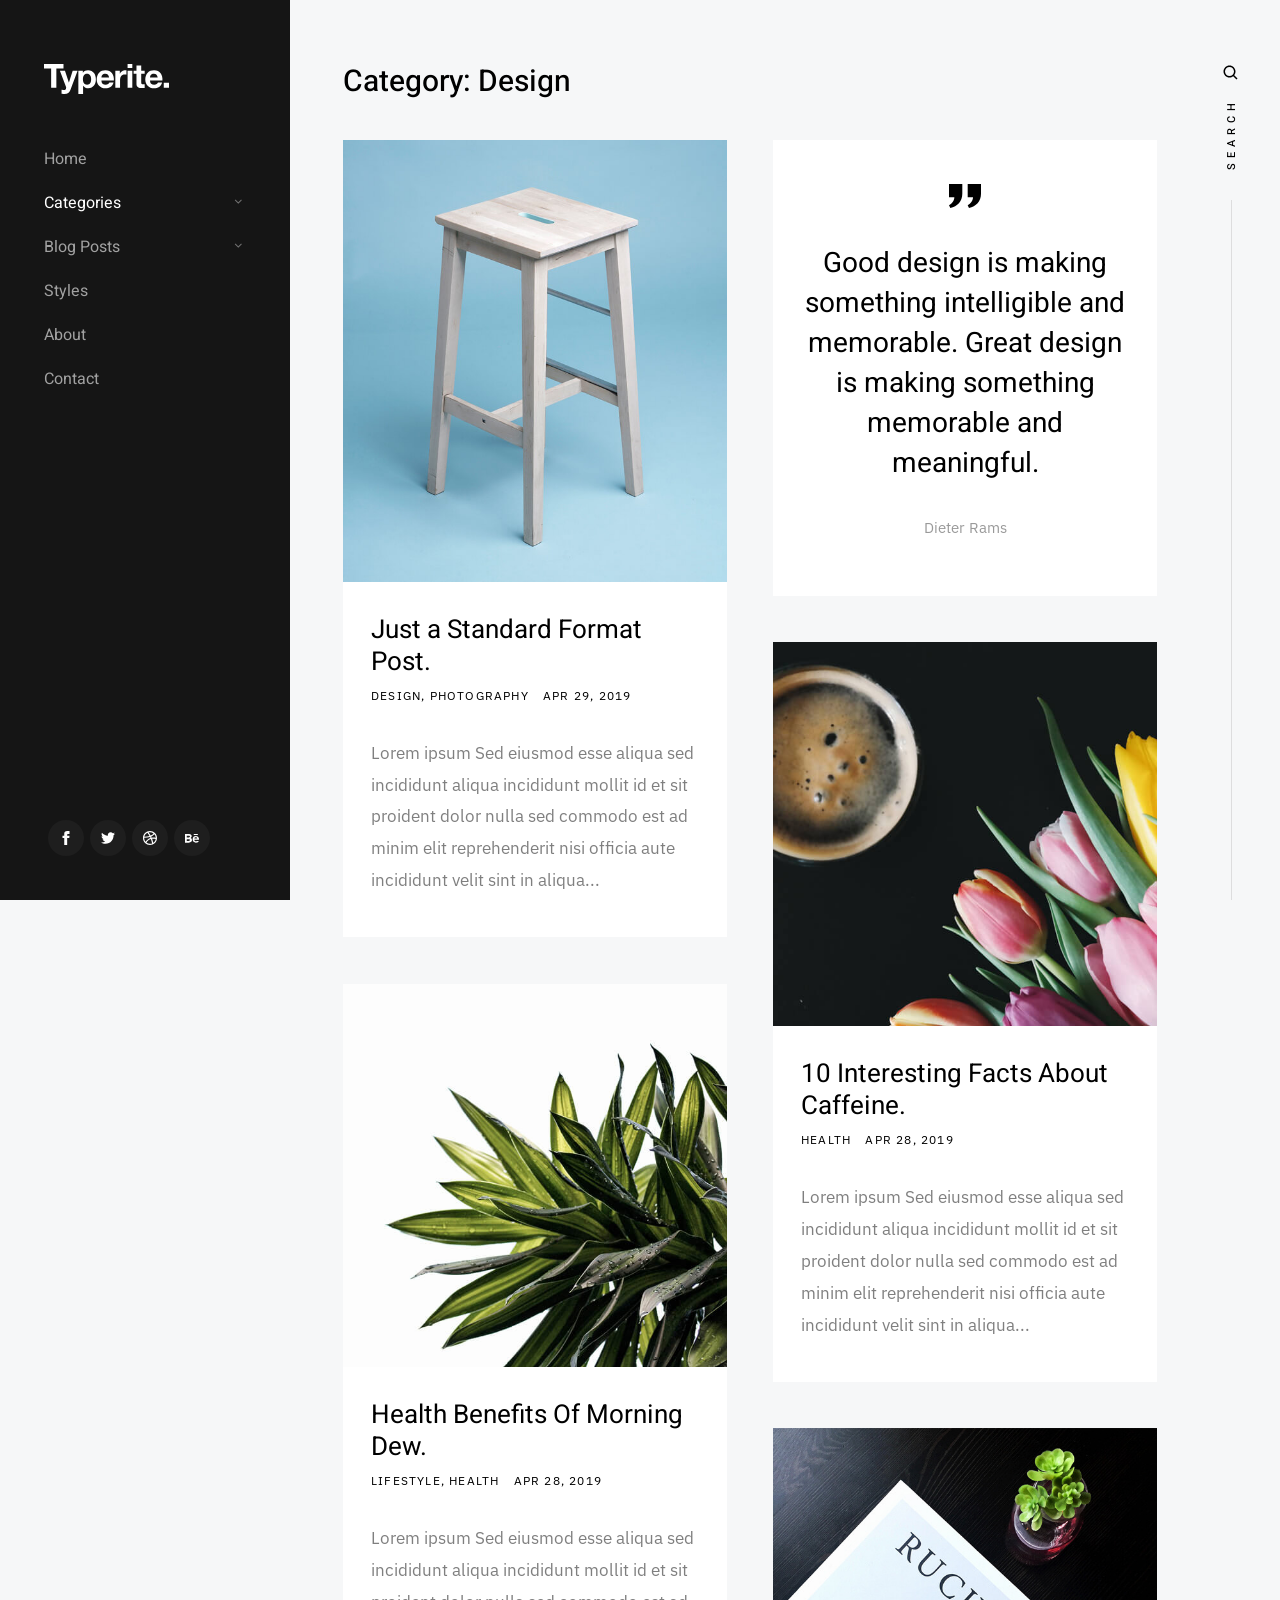
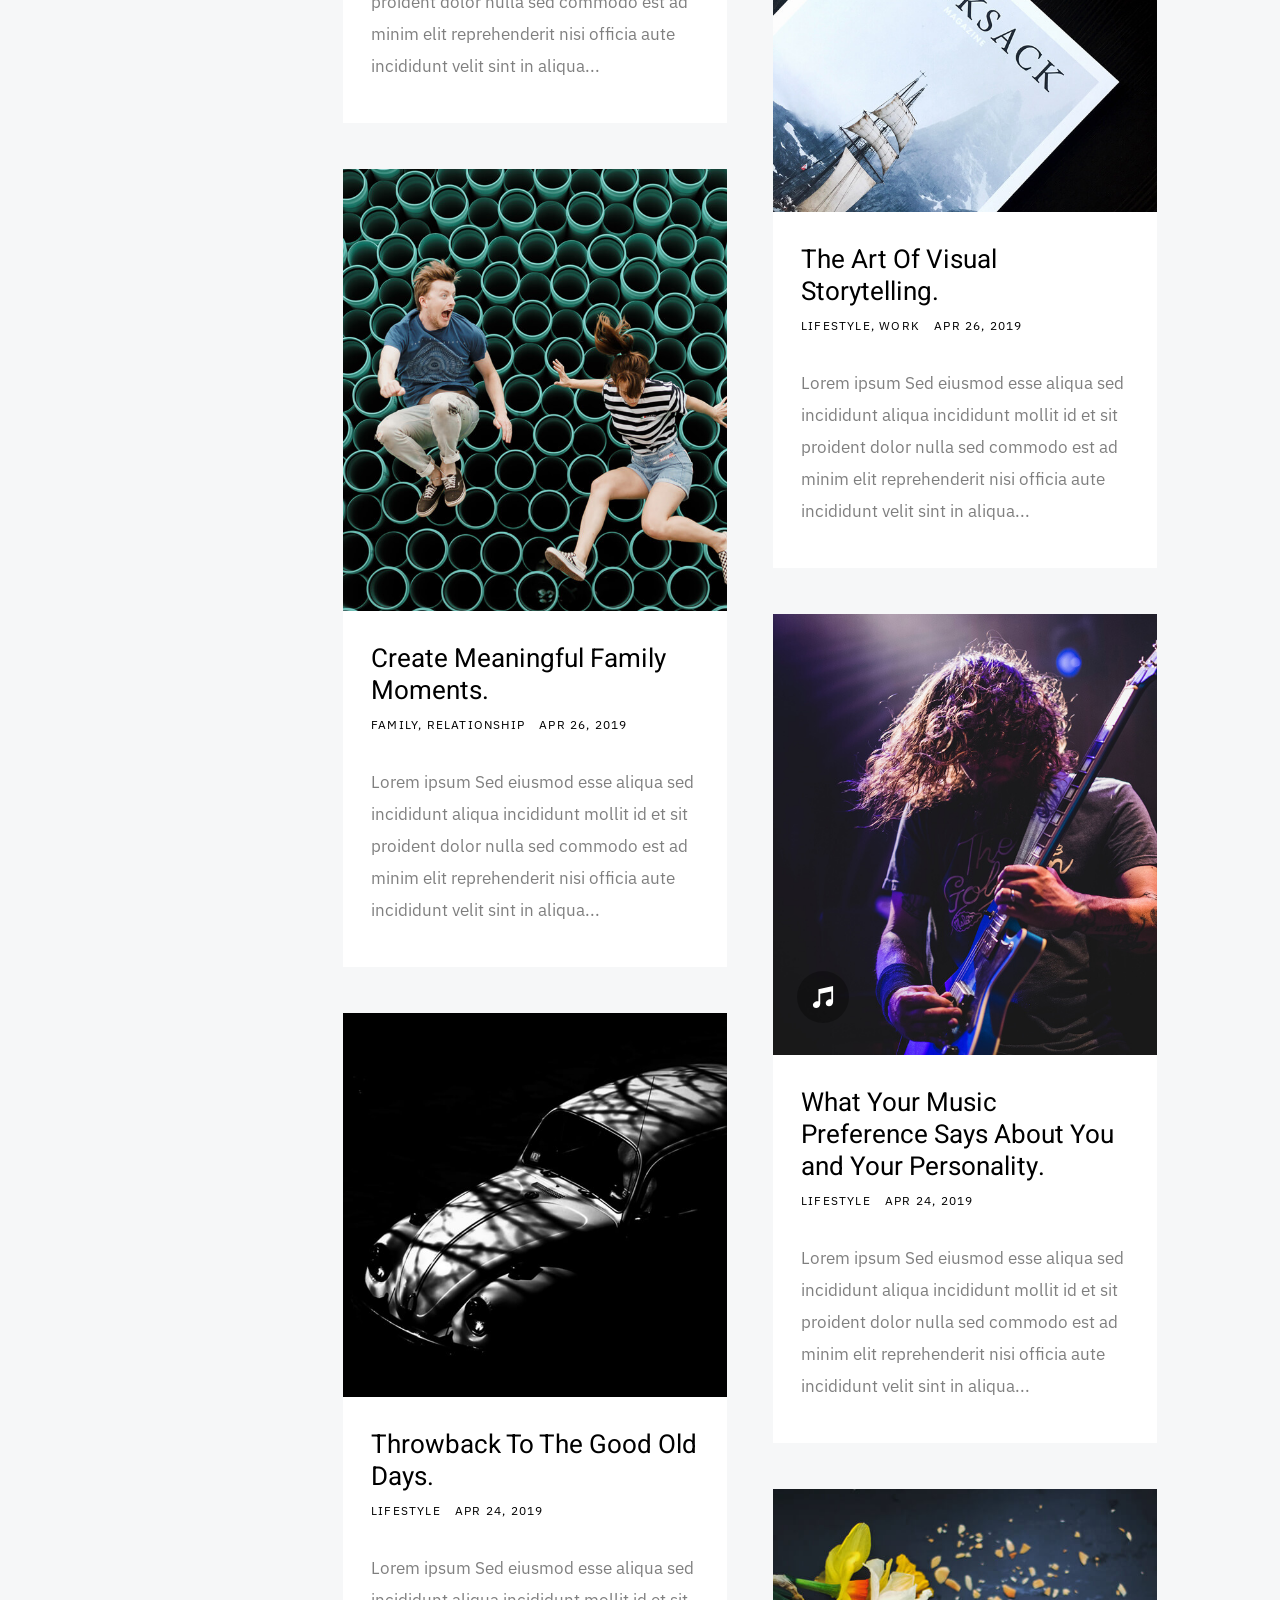
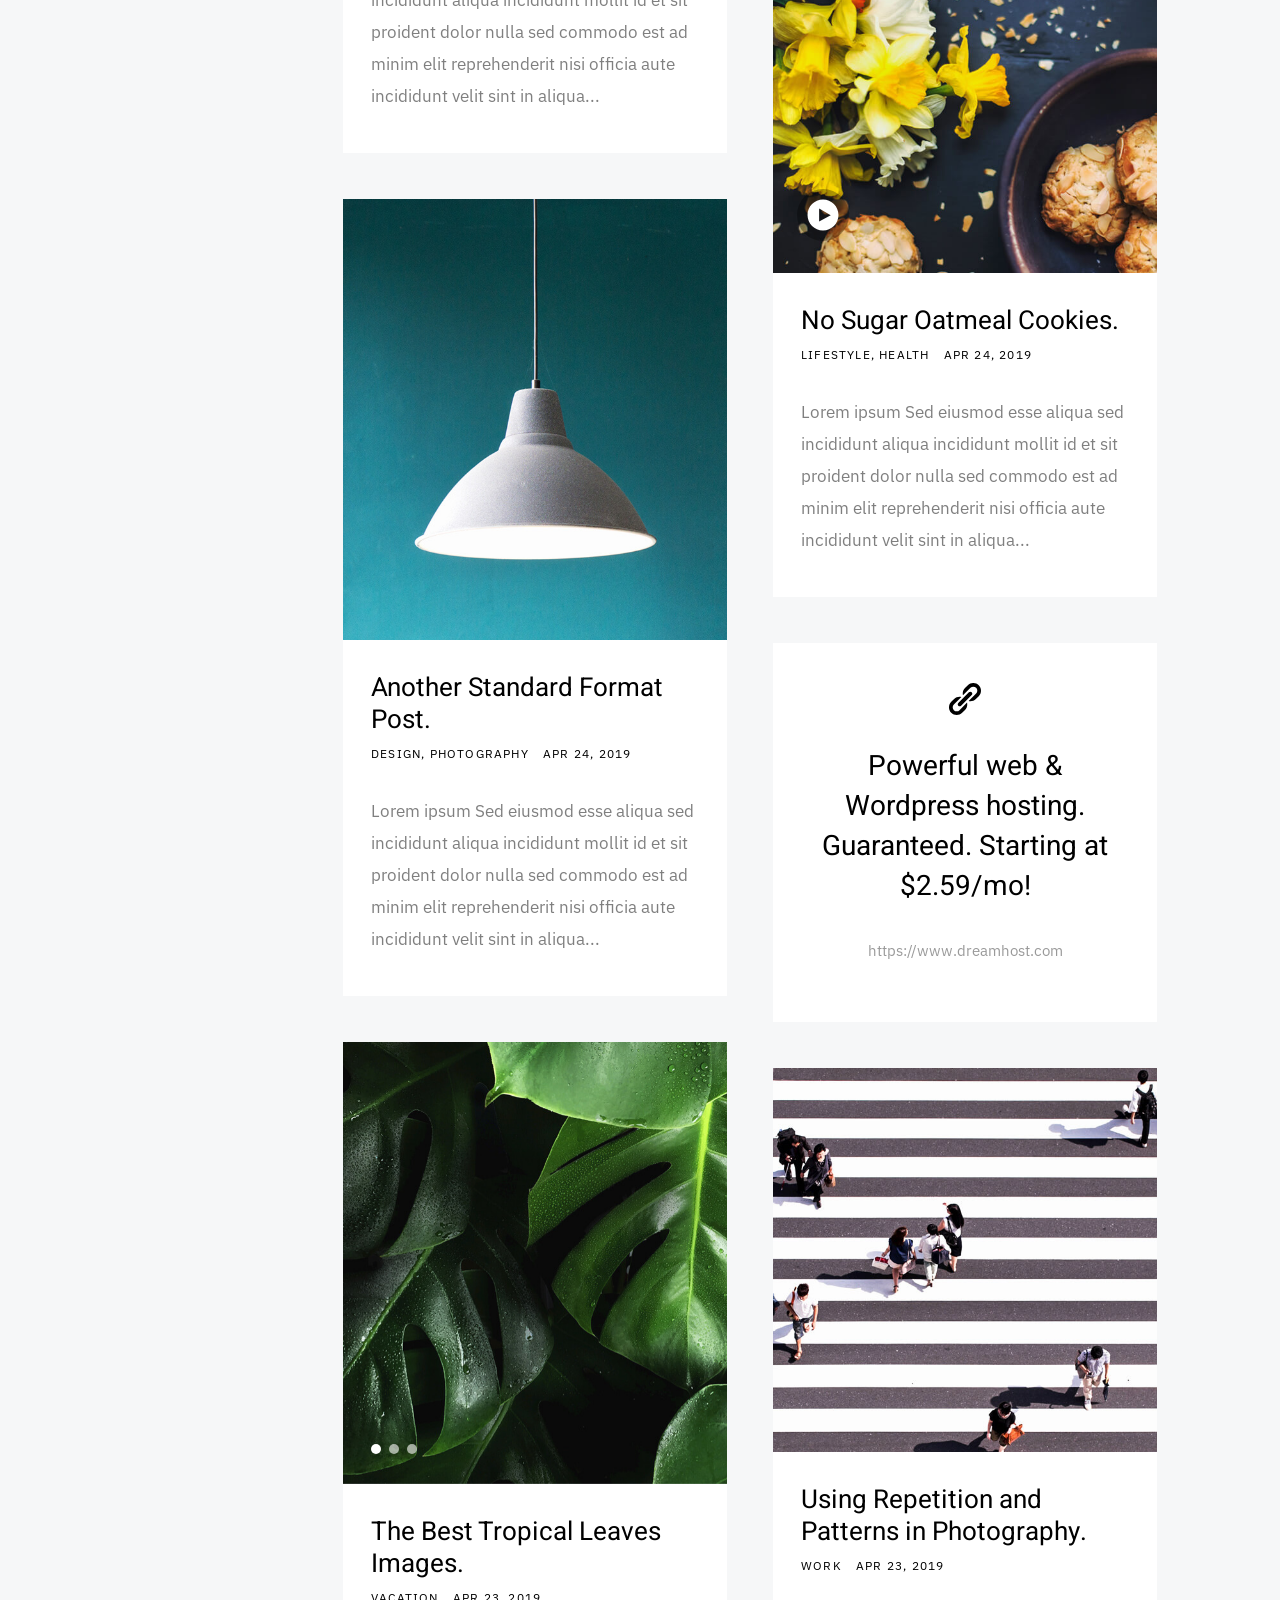
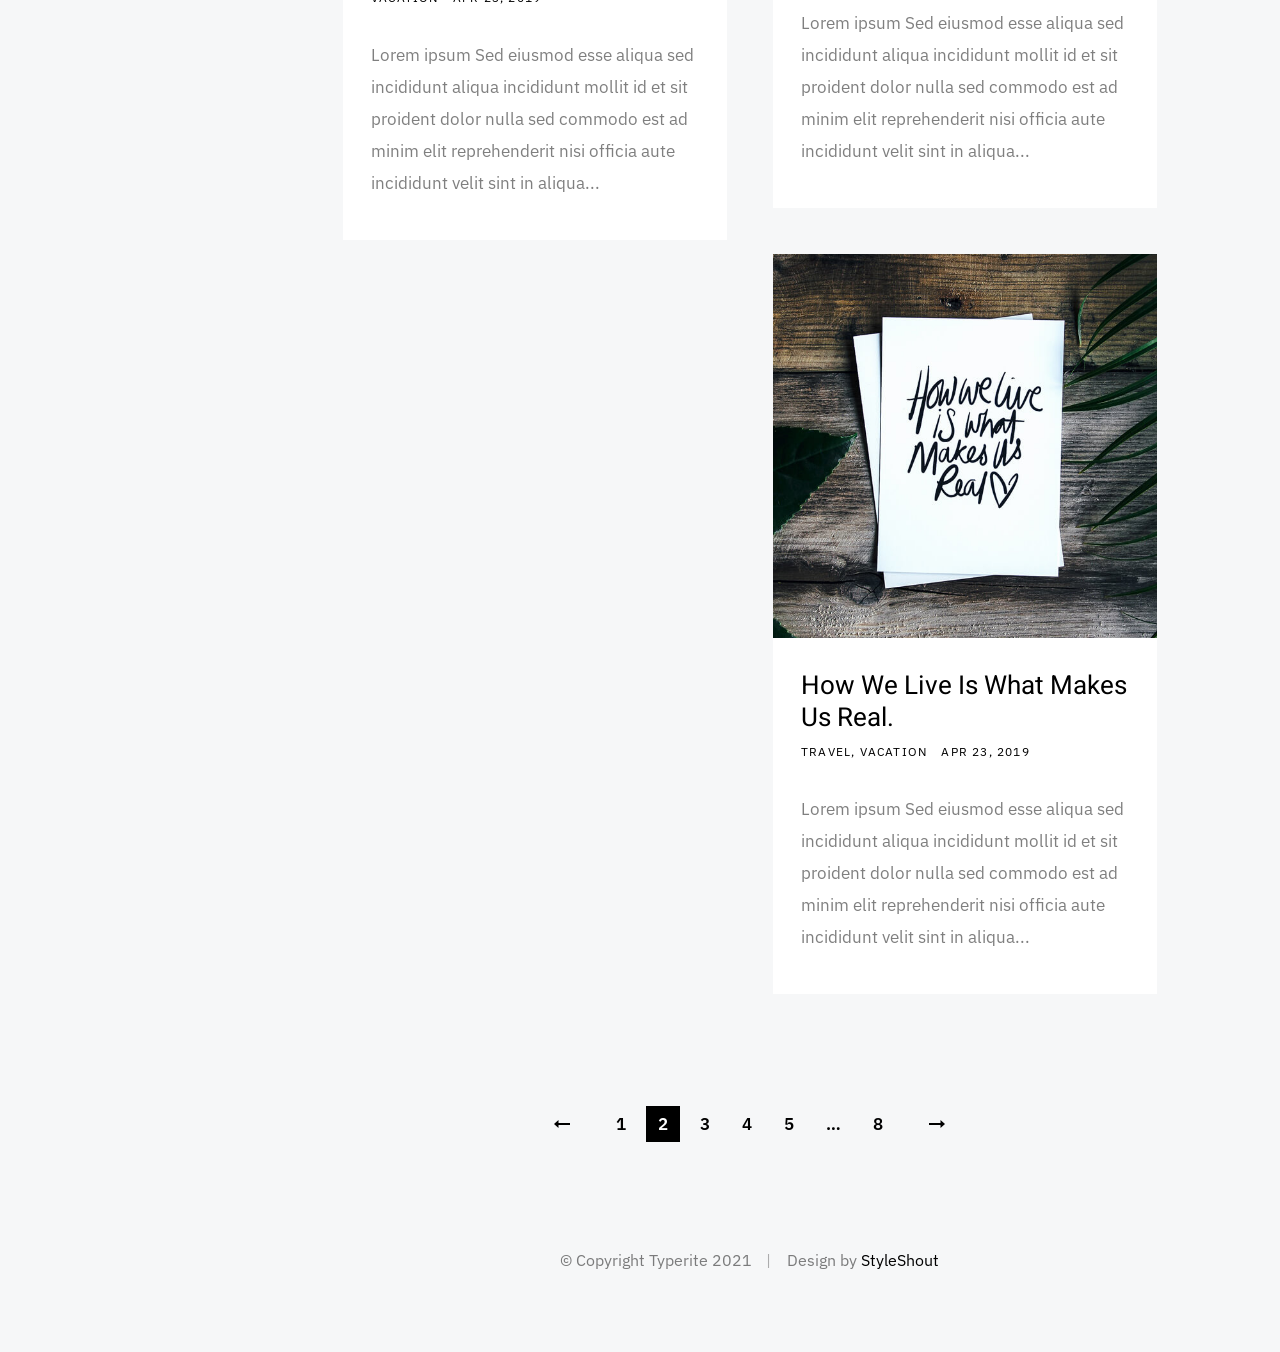
==== index.html @ 9af60459 "Загрузка проекта" ====
<!DOCTYPE html>
<html class="no-js" lang="en">
<head>

    <!--- basic page needs
    ================================================== -->
    <meta charset="utf-8">
    <title>Categories - Typerite</title>
    <meta name="description" content="">
    <meta name="author" content="">

    <!-- mobile specific metas
    ================================================== -->
    <meta name="viewport" content="width=device-width, initial-scale=1">

    <!-- CSS
    ================================================== -->
    <link rel="stylesheet" href="css/base.css">
    <link rel="stylesheet" href="css/vendor.css">
    <link rel="stylesheet" href="css/main.css">

    <!-- script
    ================================================== -->
    <script src="js/modernizr.js"></script>

    <!-- favicons
    ================================================== -->
    <link rel="apple-touch-icon" sizes="180x180" href="apple-touch-icon.png">
    <link rel="icon" type="image/png" sizes="32x32" href="favicon-32x32.png">
    <link rel="icon" type="image/png" sizes="16x16" href="favicon-16x16.png">
    <link rel="manifest" href="site.webmanifest">

</head>

<body>

    <!-- preloader
    ================================================== -->
    <div id="preloader">
        <div id="loader" class="dots-fade">
            <div></div>
            <div></div>
            <div></div>
        </div>
    </div>

    <div id="top" class="s-wrap site-wrapper">

        <!-- site header
        ================================================== -->
        <header class="s-header">

            <div class="header__top">
                <div class="header__logo">
                    <a class="site-logo" href="index.html">
                        <img src="images/logo.svg" alt="Homepage">
                    </a>
                </div>
            </div> <!-- end header__top -->

            <nav class="header__nav-wrap">

                <ul class="header__nav">
                    <li><a href="index.html" title="">Home</a></li>
                    <li class="has-children current">
                        <a href="#0" title="">Categories</a>
                        <ul class="sub-menu">
                        <li><a href="category.html">Lifestyle</a></li>
                        <li><a href="category.html">Health</a></li>
                        <li><a href="category.html">Family</a></li>
                        <li><a href="category.html">Management</a></li>
                        <li><a href="category.html">Travel</a></li>
                        <li><a href="category.html">Work</a></li>
                        </ul>
                    </li>
                    <li class="has-children">
                        <a href="#0" title="">Blog Posts</a>
                        <ul class="sub-menu">
                        <li><a href="single-video.html">Video Post</a></li>
                        <li><a href="single-audio.html">Audio Post</a></li>
                        <li><a href="single-gallery.html">Gallery Post</a></li>
                        <li><a href="single-standard.html">Standard Post</a></li>
                        </ul>
                    </li>
                    <li><a href="styles.html" title="">Styles</a></li>
                    <li><a href="page-about.html" title="">About</a></li>
                    <li><a href="page-contact.html" title="">Contact</a></li>
                </ul> <!-- end header__nav -->

                <ul class="header__social">
                    <li class="ss-facebook">
                        <a href="https://facebook.com/">
                            <span class="screen-reader-text">Facebook</span>
                        </a>
                    </li>
                    <li class="ss-twitter">
                        <a href="#0">
                            <span class="screen-reader-text">Twitter</span>
                        </a>
                    </li>
                    <li class="ss-dribbble">
                        <a href="#0">
                            <span class="screen-reader-text">Instagram</span>
                        </a>
                    </li>
                    <li class="ss-behance">
                        <a href="#0">
                            <span class="screen-reader-text">Behance</span>
                        </a>
                    </li>
                </ul>

            </nav> <!-- end header__nav-wrap -->

            <!-- menu toggle -->
            <a href="#0" class="header__menu-toggle">
                <span>Menu</span>
            </a>

        </header> <!-- end s-header -->


        <!-- search
        ================================================== -->
        <div class="s-search">

            <div class="search-block">
    
                <form role="search" method="get" class="search-form" action="#">
                    <label>
                        <span class="hide-content">Search for:</span>
                        <input type="search" class="search-field" placeholder="Type Keywords" value="" name="s" title="Search for:" autocomplete="off">
                    </label>
                    <input type="submit" class="search-submit" value="Search">
                </form>
    
                <a href="#0" title="Close Search" class="search-close">Close</a>
    
            </div>  <!-- end search-block -->

            <!-- search modal trigger -->
            <a href="#0" class="search-trigger">
                <svg xmlns="http://www.w3.org/2000/svg" width="24" height="24" viewBox="0 0 24 24" style="fill:rgba(0, 0, 0, 1);transform:;-ms-filter:"><path d="M10,18c1.846,0,3.543-0.635,4.897-1.688l4.396,4.396l1.414-1.414l-4.396-4.396C17.365,13.543,18,11.846,18,10 c0-4.411-3.589-8-8-8s-8,3.589-8,8S5.589,18,10,18z M10,4c3.309,0,6,2.691,6,6s-2.691,6-6,6s-6-2.691-6-6S6.691,4,10,4z"></path></svg>
                <span>Search</span>
            </a>
            <span class="search-line"></span>

        </div> <!-- end s-search -->


        <!-- site content
        ================================================== -->
        <div class="s-content">

            <header class="listing-header">
                <h1 class="h2">Category: Design</h1>
            </header>
            
            <div class="masonry-wrap">

                <div class="masonry">

                    <div class="grid-sizer"></div>
    
                    <article class="masonry__brick entry format-standard animate-this">
                            
                        <div class="entry__thumb">
                            <a href="single-standard.html" class="entry__thumb-link">
                                <img src="images/thumbs/masonry/woodcraft-600.jpg" 
                                        srcset="images/thumbs/masonry/woodcraft-600.jpg 1x, images/thumbs/masonry/woodcraft-1200.jpg 2x" alt="">
                            </a>
                        </div>
        
                        <div class="entry__text">
                            <div class="entry__header">
    
                                <h2 class="entry__title"><a href="single-standard.html">Just a Standard Format Post.</a></h2>
                                <div class="entry__meta">
                                    <span class="entry__meta-cat">
                                        <a href="category.html">Design</a> 
                                        <a href="category.html">Photography</a>
                                    </span>
                                    <span class="entry__meta-date">
                                        <a href="single-standard.html">Apr 29, 2019</a>
                                    </span>
                                </div>
                                
                            </div>
                            <div class="entry__excerpt">
                                <p>
                                Lorem ipsum Sed eiusmod esse aliqua sed incididunt aliqua incididunt mollit id et sit proident dolor nulla sed commodo est ad minim elit reprehenderit nisi officia aute incididunt velit sint in aliqua...
                                </p>
                            </div>
                        </div>
        
                    </article> <!-- end article -->
    
                    <article class="masonry__brick entry format-quote animate-this">
                            
                        <div class="entry__thumb">
                            <blockquote>
                                <p>Good design is making something intelligible and memorable. Great design is making something memorable and meaningful.</p>
    
                                <cite>Dieter Rams</cite>
                            </blockquote>
                        </div>   
        
                    </article> <!-- end article -->
    
                    <article class="masonry__brick entry format-standard animate-this">
                            
                        <div class="entry__thumb">
                            <a href="single-standard.html" class="entry__thumb-link">
                                <img src="images/thumbs/masonry/tulips-600.jpg" 
                                        srcset="images/thumbs/masonry/tulips-600.jpg 1x, images/thumbs/masonry/tulips-1200.jpg 2x" alt="">
                            </a>
                        </div>
        
                        <div class="entry__text">
                            <div class="entry__header">
                                <h2 class="entry__title"><a href="single-standard.html">10 Interesting Facts About Caffeine.</a></h2>
                                <div class="entry__meta">
                                    <span class="entry__meta-cat">
                                        <a href="category.html">Health</a>
                                    </span>
                                    <span class="entry__meta-date">
                                        <a href="single-standard.html">Apr 28, 2019</a>
                                    </span>
                                </div>
                            </div>
                            <div class="entry__excerpt">
                                <p>
                                Lorem ipsum Sed eiusmod esse aliqua sed incididunt aliqua incididunt mollit id et sit proident dolor nulla sed commodo est ad minim elit reprehenderit nisi officia aute incididunt velit sint in aliqua...
                                </p>
                            </div>
                        </div>
        
                    </article> <!-- end article -->
                    
    
                    <article class="masonry__brick entry format-standard animate-this">
    
                        <div class="entry__thumb">
                            <a href="single-standard.html" class="entry__thumb-link">
                                <img src="images/thumbs/masonry/dew-600.jpg" 
                                        srcset="images/thumbs/masonry/dew-600.jpg 1x, images/thumbs/masonry/dew-1200.jpg 2x" alt="">
                            </a>
                        </div>
        
                        <div class="entry__text">
                            <div class="entry__header">
                                <h2 class="entry__title"><a href="single-standard.html">Health Benefits Of Morning Dew.</a></h2>
                                <div class="entry__meta">
                                    <span class="entry__meta-cat">
                                        <a href="category.html">Lifestyle</a>
                                        <a href="category.html">Health</a>
                                    </span>
                                    <span class="entry__meta-date">
                                        <a href="single-standard.html">Apr 28, 2019</a>
                                    </span>
                                </div>
                            </div>
                            <div class="entry__excerpt">
                                <p>
                                Lorem ipsum Sed eiusmod esse aliqua sed incididunt aliqua incididunt mollit id et sit proident dolor nulla sed commodo est ad minim elit reprehenderit nisi officia aute incididunt velit sint in aliqua...
                                </p>
                            </div>
                        </div>
        
                    </article> <!-- end article -->
    
                    <article class="masonry__brick entry format-standard animate-this">
    
                            <div class="entry__thumb">
                                <a href="single-standard.html" class="entry__thumb-link">
                                    <img src="images/thumbs/masonry/rucksack-600.jpg" 
                                            srcset="images/thumbs/masonry/rucksack-600.jpg 1x, images/thumbs/masonry/rucksack-1200.jpg 2x" alt="">
                                </a>
                            </div>
            
                            <div class="entry__text">
                                <div class="entry__header">
                                    
                                    <h2 class="entry__title"><a href="single-standard.html">The Art Of Visual Storytelling.</a></h2>
                                    
                                    <div class="entry__meta">
                                        <span class="entry__meta-cat">
                                            <a href="category.html">Lifestyle</a>
                                            <a href="category.html">Work</a>
                                        </span>
                                        <span class="entry__meta-date">
                                            <a href="single-standard.html">Apr 26, 2019</a>
                                        </span>
                                    </div>
                                </div>
                                <div class="entry__excerpt">
                                    <p>
                                    Lorem ipsum Sed eiusmod esse aliqua sed incididunt aliqua incididunt mollit id et sit proident dolor nulla sed commodo est ad minim elit reprehenderit nisi officia aute incididunt velit sint in aliqua...
                                    </p>
                                </div>
                            </div>
            
                        </article> <!-- end article -->
    
                    <article class="masonry__brick entry format-standard animate-this">
    
                        <div class="entry__thumb">
                            <a href="single-standard.html" class="entry__thumb-link">
                                <img src="images/thumbs/masonry/jump-600.jpg" 
                                        srcset="images/thumbs/masonry/jump-600.jpg 1x, images/thumbs/masonry/jump-1200.jpg 2x" alt="">
                            </a>
                        </div>
    
                        <div class="entry__text">
                            <div class="entry__header">
                                
                                <h2 class="entry__title"><a href="single-standard.html">Create Meaningful Family Moments.</a></h2>
                                <div class="entry__meta">
                                    <span class="entry__meta-cat">
                                        <a href="category.html">Family</a>
                                        <a href="category.html">Relationship</a>
                                    </span>
                                    <span class="entry__meta-date">
                                        <a href="single-standard.html">Apr 26, 2019</a>
                                    </span>
                                </div>
                            </div>
                            <div class="entry__excerpt">
                                <p>
                                Lorem ipsum Sed eiusmod esse aliqua sed incididunt aliqua incididunt mollit id et sit proident dolor nulla sed commodo est ad minim elit reprehenderit nisi officia aute incididunt velit sint in aliqua...
                                </p>
                            </div>
                        </div>
    
                    </article> <!-- end article -->
    
                    <article class="masonry__brick entry format-audio animate-this">
    
                        <div class="entry__thumb">
                            <a href="single-audio.html" class="entry__thumb-link">
                                <img src="images/thumbs/masonry/guitarist-600.jpg" 
                                        srcset="images/thumbs/masonry/guitarist-600.jpg 1x, images/thumbs/masonry/guitarist-1200.jpg 2x" alt="">
                            </a>
                        </div>
    
                        <div class="entry__text">
                            <div class="entry__header">
                                <h2 class="entry__title"><a href="single-audio.html">What Your Music Preference Says About You and Your Personality.</a></h2>
                                <div class="entry__meta">
                                    <span class="entry__meta-cat">
                                        <a href="category.html">Lifestyle</a>
                                    </span>
                                    <span class="entry__meta-date">
                                        <a href="single-standard.html">Apr 24, 2019</a>
                                    </span>
                                </div>
                            </div>
                            <div class="entry__excerpt">
                                <p>
                                    Lorem ipsum Sed eiusmod esse aliqua sed incididunt aliqua incididunt mollit id et sit proident dolor nulla sed commodo est ad minim elit reprehenderit nisi officia aute incididunt velit sint in aliqua...
                                </p>
                            </div>
                        </div>
    
                    </article> <!-- end article -->
    
                    <article class="masonry__brick entry format-standard animate-this">
    
                        <div class="entry__thumb">
                            <a href="single-standard.html" class="entry__thumb-link">
                                <img src="images/thumbs/masonry/beetle-600.jpg" 
                                        srcset="images/thumbs/masonry/beetle-600.jpg 1x, images/thumbs/masonry/beetle-1200.jpg 2x" alt="">
                            </a>
                        </div>
    
                        <div class="entry__text">
                            <div class="entry__header">
                                <h2 class="entry__title"><a href="single-standard.html">Throwback To The Good Old Days.</a></h2>
                                <div class="entry__meta">
                                    <span class="entry__meta-cat">
                                        <a href="category.html">Lifestyle</a>
                                    </span>
                                    <span class="entry__meta-date">
                                        <a href="single-standard.html">Apr 24, 2019</a>
                                    </span>
                                </div>
                            </div>
                            <div class="entry__excerpt">
                                <p>
                                Lorem ipsum Sed eiusmod esse aliqua sed incididunt aliqua incididunt mollit id et sit proident dolor nulla sed commodo est ad minim elit reprehenderit nisi officia aute incididunt velit sint in aliqua...
                                </p>
                            </div>
                        </div>
    
                    </article> <!-- end article -->
    
                    <article class="masonry__brick entry format-video animate-this">
                            
                        <div class="entry__thumb video-image">
                            <a href="https://player.vimeo.com/video/117310401?color=339989&title=0&byline=0&portrait=0" data-lity class="entry__thumb-link">
                                <img src="images/thumbs/masonry/cookies-600.jpg" 
                                        srcset="images/thumbs/masonry/cookies-600.jpg 1x, images/thumbs/masonry/cookies-1200.jpg 2x" alt="">
                            </a>
                        </div>
        
                        <div class="entry__text">
                            <div class="entry__header">
                                <h2 class="entry__title"><a href="single-video.html">No Sugar Oatmeal Cookies.</a></h2>
                                <div class="entry__meta">
                                    <span class="entry__meta-cat">
                                        <a href="category.html">Lifestyle</a>
                                        <a href="category.html">Health</a>
                                    </span>
                                    <span class="entry__meta-date">
                                        <a href="single-standard.html">Apr 24, 2019</a>
                                    </span>
                                </div>
                            </div>
                            <div class="entry__excerpt">
                                <p>
                                Lorem ipsum Sed eiusmod esse aliqua sed incididunt aliqua incididunt mollit id et sit proident dolor nulla sed commodo est ad minim elit reprehenderit nisi officia aute incididunt velit sint in aliqua...
                                </p>
                            </div>
                        </div>
        
                    </article> <!-- end article -->
    
                    <article class="masonry__brick entry format-standard animate-this">
    
                        <div class="entry__thumb">
                            <a href="single-standard.html" class="entry__thumb-link">
                                <img src="images/thumbs/masonry/lamp-600.jpg" 
                                        srcset="images/thumbs/masonry/lamp-600.jpg 1x, images/thumbs/masonry/lamp-1200.jpg 2x" alt="">
                            </a>
                        </div>
    
                        <div class="entry__text">
                            <div class="entry__header">
                                <h2 class="entry__title"><a href="single-standard.html">Another Standard Format Post.</a></h2>
                                <div class="entry__meta">
                                    <span class="entry__meta-cat">
                                        <a href="category.html">Design</a>
                                        <a href="category.html">Photography</a>
                                    </span>
                                    <span class="entry__meta-date">
                                        <a href="single-standard.html">Apr 24, 2019</a>
                                    </span>
                                </div>
                            </div>
                            <div class="entry__excerpt">
                                <p>
                                Lorem ipsum Sed eiusmod esse aliqua sed incididunt aliqua incididunt mollit id et sit proident dolor nulla sed commodo est ad minim elit reprehenderit nisi officia aute incididunt velit sint in aliqua...
                                </p>
                            </div>
                        </div>
    
                    </article> <!-- end article -->
    
                    <article class="masonry__brick entry format-link animate-this">
                        
                        <div class="entry__thumb">
                            <div class="link-wrap">
                                <h2>Powerful web & Wordpress hosting. Guaranteed. Starting at $2.59/mo!</h2>
                                <cite>
                                    <a target="_blank" href="https://www.dreamhost.com/r.cgi?287326">https://www.dreamhost.com</a>
                                </cite>
                            </div>
                        </div>
                        
                    </article> <!-- end article -->
    
                    <article class="masonry__brick entry format-gallery animate-this">
                            
                        <div class="entry__thumb slider">
                            <div class="slider__slides">
                                <div class="slider__slide">
                                    <img src="images/thumbs/masonry/gallery/slide-1-600.jpg" 
                                            srcset="images/thumbs/masonry/gallery/slide-1-600.jpg 1x, images/thumbs/masonry/gallery/slide-1-1200.jpg 2x" alt=""> 
                                </div>
                                <div class="slider__slide">
                                    <img src="images/thumbs/masonry/gallery/slide-2-600.jpg" 
                                            srcset="images/thumbs/masonry/gallery/slide-2-600.jpg 1x, images/thumbs/masonry/gallery/slide-2-1200.jpg 2x" alt=""> 
                                </div>
                                <div class="slider__slide">
                                    <img src="images/thumbs/masonry/gallery/slide-3-600.jpg" 
                                            srcset="images/thumbs/masonry/gallery/slide-3-600.jpg 1x, images/thumbs/masonry/gallery/slide-3-1200.jpg 2x" alt="">  
                                </div>
                            </div>
                        </div>
        
                        <div class="entry__text">
                            <div class="entry__header">
                                <h2 class="entry__title"><a href="single-gallery.html">The Best Tropical Leaves Images.</a></h2>
                                <div class="entry__meta">
                                    <span class="entry__meta-cat">
                                        <a href="category.html">Vacation</a>
                                    </span>
                                    <span class="entry__meta-date">
                                        <a href="single-standard.html">Apr 23, 2019</a>
                                    </span>
                                </div>
                            </div>
                            <div class="entry__excerpt">
                                <p>
                                    Lorem ipsum Sed eiusmod esse aliqua sed incididunt aliqua incididunt mollit id et sit proident dolor nulla sed commodo est ad minim elit reprehenderit nisi officia aute incididunt velit sint in aliqua...
                                </p>
                            </div>
                        </div>
        
                    </article> <!-- end article -->
    
                    <article class="masonry__brick entry format-standard animate-this">
    
                        <div class="entry__thumb">
                            <a href="single-standard.html" class="entry__thumb-link">
                                <img src="images/thumbs/masonry/walk-600.jpg" 
                                        srcset="images/thumbs/masonry/walk-600.jpg 1x, images/thumbs/masonry/walk-1200.jpg 2x" alt="">
                            </a>
                        </div>
    
                        <div class="entry__text">
                            <div class="entry__header">
                                <h2 class="entry__title"><a href="single-standard.html">Using Repetition and Patterns in Photography.</a></h2>
                                <div class="entry__meta">
                                    <span class="entry__meta-cat">
                                        <a href="category.html">Work</a>
                                    </span>
                                    <span class="entry__meta-date">
                                        <a href="single-standard.html">Apr 23, 2019</a>
                                    </span>
                                </div>
                            </div>
                            <div class="entry__excerpt">
                                <p>
                                    Lorem ipsum Sed eiusmod esse aliqua sed incididunt aliqua incididunt mollit id et sit proident dolor nulla sed commodo est ad minim elit reprehenderit nisi officia aute incididunt velit sint in aliqua...
                                </p>
                            </div>
                        </div>
    
                    </article> <!-- end article -->
    
                    <article class="masonry__brick entry format-standard animate-this">
    
                        <div class="entry__thumb">
                            <a href="single-standard.html" class="entry__thumb-link">
                                <img src="images/thumbs/masonry/real-600.jpg" 
                                        srcset="images/thumbs/masonry/real-600.jpg 1x, images/thumbs/masonry/real-1200.jpg 2x" alt="">
                            </a>
                        </div>
    
                        <div class="entry__text">
                            <div class="entry__header">
                                <h2 class="entry__title"><a href="single-standard.html">How We Live Is What Makes Us Real.</a></h2>
                                <div class="entry__meta">
                                    <span class="entry__meta-cat">
                                        <a href="category.html">Travel</a>
                                        <a href="category.html">Vacation</a>
                                    </span>
                                    <span class="entry__meta-date">
                                        <a href="single-standard.html">Apr 23, 2019</a>
                                    </span>
                                </div>
                            </div>
                            <div class="entry__excerpt">
                                <p>
                                    Lorem ipsum Sed eiusmod esse aliqua sed incididunt aliqua incididunt mollit id et sit proident dolor nulla sed commodo est ad minim elit reprehenderit nisi officia aute incididunt velit sint in aliqua...
                                </p>
                            </div>
                        </div>
    
                    </article> <!-- end article -->
    
                </div> <!-- end masonry -->

            </div> <!-- end masonry-wrap -->

            <div class="row">
                <div class="column large-full">
                    <nav class="pgn">
                        <ul>
                            <li><a class="pgn__prev" href="#0">Prev</a></li>
                            <li><a class="pgn__num" href="#0">1</a></li>
                            <li><span class="pgn__num current">2</span></li>
                            <li><a class="pgn__num" href="#0">3</a></li>
                            <li><a class="pgn__num" href="#0">4</a></li>
                            <li><a class="pgn__num" href="#0">5</a></li>
                            <li><span class="pgn__num dots">…</span></li>
                            <li><a class="pgn__num" href="#0">8</a></li>
                            <li><a class="pgn__next" href="#0">Next</a></li>
                        </ul>
                    </nav>
                </div>
            </div>

        </div> <!-- end s-content -->


        <!-- footer
        ================================================== -->
        <footer class="s-footer">
            <div class="row">
                <div class="column large-full footer__content">
                    <div class="footer__copyright">
                        <span>© Copyright Typerite 2021</span> 
                        <span>Design by <a href="https://www.styleshout.com/">StyleShout</a></span>
                    </div>
                </div>
            </div>

            <div class="go-top">
                <a class="smoothscroll" title="Back to Top" href="#top"></a>
            </div>
        </footer>

    </div> <!-- end s-wrap -->


    <!-- Java Script
    ================================================== -->
    <script src="js/jquery-3.2.1.min.js"></script>
    <script src="js/plugins.js"></script>
    <script src="js/main.js"></script>

</body>
---- css/base.css ----
/* =================================================================== 
 *
 *  Typerite Base Stylesheet
 *  Template Ver. 1.1.0
 *  03-15-2021
 *  ------------------------------------------------------------------
 *
 *  TOC:
 *  # imports 
 *  # normalize
 *  # basic/base setup styles
 *      ## Media
 *      ## Typography resets 
 *      ## links
 *      ## inputs
 *  # grid
 *      ## medium screen devices
 *      ## tablets
 *      ## mobile devices
 *      ## small mobile devices
 *  # block grids
 *      ## block grids - medium screen devices
 *      ## block grids - tablets
 *      ## block grids - mobile devices
 *      ## block grids - small mobile devices
 *  # MISC
 *
 * =================================================================== */


/* ===================================================================
 * # imports 
 *
 * ------------------------------------------------------------------- */
@import url("https://fonts.googleapis.com/css?family=Heebo:300,400,500,600,700|Lora:400,400i,700,700i|IBM+Plex+Sans:300,400,400i,600,700,900");


/* ==========================================================================
 * # normalize
 * normalize.css v8.0.1 | MIT License |
 * github.com/necolas/normalize.css
 *
 * -------------------------------------------------------------------------- */

/* ------------------------------------------------------------------- 
 * ## document
 * ------------------------------------------------------------------- */
/* 1. Correct the line height in all browsers.
 * 2. Prevent adjustments of font size after orientation changes in iOS.*/
html {
    line-height              : 1.15;
    /* 1 */
    -webkit-text-size-adjust : 100%;
    /* 2 */
}

/* ------------------------------------------------------------------- 
 * ## sections
 * ------------------------------------------------------------------- */
/* Remove the margin in all browsers. */
body {
    margin : 0;
}

/* Render the `main` element consistently in IE. */
main {
    display : block;
}

/* Correct the font size and margin on `h1` elements within `section` and
 * `article` contexts in Chrome, Firefox, and Safari. */
h1 {
    font-size : 2em;
    margin    : 0.67em 0;
}

/* ------------------------------------------------------------------- 
 * ## grouping
 * ------------------------------------------------------------------- */
/* 1. Add the correct box sizing in Firefox.
 * 2. Show the overflow in Edge and IE. */
hr {
    box-sizing : content-box;
    /* 1 */
    height     : 0;
    /* 1 */
    overflow   : visible;
    /* 2 */
}

/* 1. Correct the inheritance and scaling of font size in all browsers.
 * 2. Correct the odd `em` font sizing in all browsers. */
pre {
    font-family : monospace, monospace;
    /* 1 */
    font-size   : 1em;
    /* 2 */
}

/* ------------------------------------------------------------------- 
 * ## text-level semantics
 * ------------------------------------------------------------------- */
/* Remove the gray background on active links in IE 10. */
a {
    background-color : transparent;
}

/* 1. Remove the bottom border in Chrome 57-
 * 2. Add the correct text decoration in Chrome, Edge, IE, Opera, and Safari. */
abbr[title] {
    border-bottom   : none;
    /* 1 */
    text-decoration : underline;
    /* 2 */
    text-decoration : underline dotted;
    /* 2 */
}

/* Add the correct font weight in Chrome, Edge, and Safari. */
b,
strong {
    font-weight : bolder;
}

/* 1. Correct the inheritance and scaling of font size in all browsers.
 * 2. Correct the odd `em` font sizing in all browsers. */
code,
kbd,
samp {
    font-family : monospace, monospace;
    /* 1 */
    font-size   : 1em;
    /* 2 */
}

/* Add the correct font size in all browsers. */
small {
    font-size : 80%;
}

/* Prevent `sub` and `sup` elements from affecting the line height in
 * all browsers. */
sub,
sup {
    font-size      : 75%;
    line-height    : 0;
    position       : relative;
    vertical-align : baseline;
}

sub {
    bottom : -0.25em;
}

sup {
    top : -0.5em;
}

/* ------------------------------------------------------------------- 
 * ## embedded content
 * ------------------------------------------------------------------- */
/* Remove the border on images inside links in IE 10. */
img {
    border-style : none;
}

/* ------------------------------------------------------------------- 
 * ## forms
 * ------------------------------------------------------------------- */
/* 1. Change the font styles in all browsers.
 * 2. Remove the margin in Firefox and Safari. */
button,
input,
optgroup,
select,
textarea {
    font-family : inherit;
    /* 1 */
    font-size   : 100%;
    /* 1 */
    line-height : 1.15;
    /* 1 */
    margin      : 0;
    /* 2 */
}

/* Show the overflow in IE.
 * 1. Show the overflow in Edge. */
button,
input {
    /* 1 */
    overflow : visible;
}

/* Remove the inheritance of text transform in Edge, Firefox, and IE.
 * 1. Remove the inheritance of text transform in Firefox. */
button,
select {
    /* 1 */
    text-transform : none;
}

/* Correct the inability to style clickable types in iOS and Safari. */
button,
[type="button"],
[type="reset"],
[type="submit"] {
    -webkit-appearance : button;
}

/* Remove the inner border and padding in Firefox. */
button::-moz-focus-inner,
[type="button"]::-moz-focus-inner,
[type="reset"]::-moz-focus-inner,
[type="submit"]::-moz-focus-inner {
    border-style : none;
    padding      : 0;
}

/* Restore the focus styles unset by the previous rule. */
button:-moz-focusring,
[type="button"]:-moz-focusring,
[type="reset"]:-moz-focusring,
[type="submit"]:-moz-focusring {
    outline : 1px dotted ButtonText;
}

/* Correct the padding in Firefox. */
fieldset {
    padding : 0.35em 0.75em 0.625em;
}

/* 1. Correct the text wrapping in Edge and IE.
 * 2. Correct the color inheritance from `fieldset` elements in IE.
 * 3. Remove the padding so developers are not caught out when they zero out
 *    `fieldset` elements in all browsers. */
legend {
    box-sizing  : border-box;
    /* 1 */
    color       : inherit;
    /* 2 */
    display     : table;
    /* 1 */
    max-width   : 100%;
    /* 1 */
    padding     : 0;
    /* 3 */
    white-space : normal;
    /* 1 */
}

/* Add the correct vertical alignment in Chrome, Firefox, and Opera. */
progress {
    vertical-align : baseline;
}

/* Remove the default vertical scrollbar in IE 10+. */
textarea {
    overflow : auto;
}

/* 1. Add the correct box sizing in IE 10.
 * 2. Remove the padding in IE 10. */
[type="checkbox"],
[type="radio"] {
    box-sizing : border-box;
    /* 1 */
    padding    : 0;
    /* 2 */
}

/* Correct the cursor style of increment and decrement buttons in Chrome. */
[type="number"]::-webkit-inner-spin-button,
[type="number"]::-webkit-outer-spin-button {
    height : auto;
}

/* 1. Correct the odd appearance in Chrome and Safari.
 * 2. Correct the outline style in Safari. */
[type="search"] {
    -webkit-appearance : textfield;
    /* 1 */
    outline-offset     : -2px;
    /* 2 */
}

/* Remove the inner padding in Chrome and Safari on macOS. */
[type="search"]::-webkit-search-decoration {
    -webkit-appearance : none;
}

/* 1. Correct the inability to style clickable types in iOS and Safari.
 * 2. Change font properties to `inherit` in Safari. */
::-webkit-file-upload-button {
    -webkit-appearance : button;
    /* 1 */
    font               : inherit;
    /* 2 */
}

/* ------------------------------------------------------------------- 
 * ## interactive
 * ------------------------------------------------------------------- */
/* Add the correct display in Edge, IE 10+, and Firefox. */
details {
    display : block;
}

/* Add the correct display in all browsers. */
summary {
    display : list-item;
}

/* ------------------------------------------------------------------- 
 * ## misc
 * ------------------------------------------------------------------- */
/* Add the correct display in IE 10+. */
template {
    display : none;
}

/* Add the correct display in IE 10. */
[hidden] {
    display : none;
}


/* ===================================================================
 * # basic/base setup styles
 *
 * ------------------------------------------------------------------- */
html {
    font-size  : 62.5%;
    box-sizing : border-box;
}

*,
*::before,
*::after {
    box-sizing : inherit;
}

body {
    font-weight                : normal;
    line-height                : 1;
    word-wrap                  : break-word;
    -moz-font-smoothing        : grayscale;
    -moz-osx-font-smoothing    : grayscale;
    -webkit-font-smoothing     : antialiased;
    -webkit-overflow-scrolling : touch;
    -webkit-text-size-adjust   : none;
}

/* ------------------------------------------------------------------- 
 * ## Media
 * ------------------------------------------------------------------- */
svg,
img,
video embed,
iframe,
object {
    max-width : 100%;
    height    : auto;
}

/* ------------------------------------------------------------------- 
 * ## Typography resets 
 * ------------------------------------------------------------------- */
div,
dl,
dt,
dd,
ul,
ol,
li,
h1,
h2,
h3,
h4,
h5,
h6,
pre,
form,
p,
blockquote,
th,
td {
    margin  : 0;
    padding : 0;
}

p {
    font-size      : inherit;
    text-rendering : optimizeLegibility;
}

em,
i {
    font-style  : italic;
    line-height : inherit;
}

strong,
b {
    font-weight : bold;
    line-height : inherit;
}

small {
    font-size   : 60%;
    line-height : inherit;
}

ol,
ul {
    list-style : none;
}

li {
    display : block;
}

/* ------------------------------------------------------------------- 
 * ## links
 * ------------------------------------------------------------------- */
a {
    text-decoration : none;
    line-height     : inherit;
}

a img {
    border : none;
}

/* ------------------------------------------------------------------- 
 * ## inputs
 * ------------------------------------------------------------------- */
fieldset {
    margin  : 0;
    padding : 0;
}

input[type="email"],
input[type="number"],
input[type="search"],
input[type="text"],
input[type="tel"],
input[type="url"],
input[type="password"],
textarea {
    -webkit-appearance : none;
    -moz-appearance    : none;
    appearance         : none;
}


/* ===================================================================
 * # grid v2.0.1
 *
 *   -----------------------------------------------------------------
 * - Grid breakpoints are based on MAXIMUM WIDTH media queries, 
 *   meaning they apply to that one breakpoint and ALL THOSE BELOW IT.
 * - Grid columns without a specified width will automatically layout 
 *   as equal width columns.
 * ------------------------------------------------------------------- */

/* rows
 * ------------------------------------- */
.row {
    width             : 89%;
    max-width         : 1200px;
    margin            : 0 auto;
    display           : -ms-flexbox;
    display           : -webkit-flex;
    display           : flex;
    -webkit-flex-flow : row wrap;
    -ms-flex-flow     : row wrap;
    flex-flow         : row wrap;
}

.row .row {
    width        : auto;
    max-width    : none;
    margin-left  : -20px;
    margin-right : -20px;
}

/* columns
 * -------------------------------------- */
.column {
    -webkit-flex : 1 1 0%;
    -ms-flex     : 1 1 0%;
    flex         : 1 1 0%;
    padding      : 0 20px;
}

.collapse>.column,
.column.collapse {
    padding : 0;
}

/* flex row containers utility classes
 * ----------------------------------------- */
.row.row-wrap {
    -webkit-flex-wrap : wrap;
    -ms-flex-wrap     : wrap;
    flex-wrap         : wrap;
}

.row.row-nowrap {
    -webkit-flex-wrap : nowrap;
    -ms-flex-wrap     : none;
    flex-wrap         : nowrap;
}

.row.row-top {
    -webkit-align-items : flex-start;
    -ms-flex-align      : start;
    align-items         : flex-start;
}

.row.row-bottom {
    -webkit-align-items : flex-end;
    -ms-flex-align      : end;
    align-items         : flex-end;
}

.row.row-center {
    -webkit-align-items : center;
    -ms-flex-align      : center;
    align-items         : center;
}

.row.row-stretch {
    -webkit-align-items : stretch;
    -ms-flex-align      : stretch;
    align-items         : stretch;
}

.row.row-baseline {
    -webkit-align-items : baseline;
    -ms-flex-align      : baseline;
    align-items         : baseline;
}

/* flex item utility alignment classes
 * ----------------------------------------- */
.align-center {
    margin              : auto;
    -webkit-align-self  : center;
    -ms-flex-item-align : center;
    align-self          : center;
}

.align-left {
    margin-right        : auto;
    -webkit-align-self  : center;
    -ms-flex-item-align : center;
    align-self          : center;
}

.align-right {
    margin-left         : auto;
    -webkit-align-self  : center;
    -ms-flex-item-align : center;
    align-self          : center;
}

.align-x-center {
    margin-right : auto;
    margin-left  : auto;
}

.align-x-left {
    margin-right : auto;
}

.align-x-right {
    margin-left : auto;
}

.align-y-center {
    -webkit-align-self  : center;
    -ms-flex-item-align : center;
    align-self          : center;
}

.align-y-top {
    -webkit-align-self  : flex-start;
    -ms-flex-item-align : start;
    align-self          : flex-start;
}

.align-y-bottom {
    -webkit-align-self  : flex-end;
    -ms-flex-item-align : end;
    align-self          : flex-end;
}

/* large screen column widths 
 * -------------------------------------- */
.large-1 {
    -webkit-flex : 0 0 8.33333%;
    -ms-flex     : 0 0 8.33333%;
    flex         : 0 0 8.33333%;
    max-width    : 8.33333%;
}

.large-2 {
    -webkit-flex : 0 0 16.66667%;
    -ms-flex     : 0 0 16.66667%;
    flex         : 0 0 16.66667%;
    max-width    : 16.66667%;
}

.large-3 {
    -webkit-flex : 0 0 25%;
    -ms-flex     : 0 0 25%;
    flex         : 0 0 25%;
    max-width    : 25%;
}

.large-4 {
    -webkit-flex : 0 0 33.33333%;
    -ms-flex     : 0 0 33.33333%;
    flex         : 0 0 33.33333%;
    max-width    : 33.33333%;
}

.large-5 {
    -webkit-flex : 0 0 41.66667%;
    -ms-flex     : 0 0 41.66667%;
    flex         : 0 0 41.66667%;
    max-width    : 41.66667%;
}

.large-6,
.large-half {
    -webkit-flex : 0 0 50%;
    -ms-flex     : 0 0 50%;
    flex         : 0 0 50%;
    max-width    : 50%;
}

.large-7 {
    -webkit-flex : 0 0 58.33333%;
    -ms-flex     : 0 0 58.33333%;
    flex         : 0 0 58.33333%;
    max-width    : 58.33333%;
}

.large-8 {
    -webkit-flex : 0 0 66.66667%;
    -ms-flex     : 0 0 66.66667%;
    flex         : 0 0 66.66667%;
    max-width    : 66.66667%;
}

.large-9 {
    -webkit-flex : 0 0 75%;
    -ms-flex     : 0 0 75%;
    flex         : 0 0 75%;
    max-width    : 75%;
}

.large-10 {
    -webkit-flex : 0 0 83.33333%;
    -ms-flex     : 0 0 83.33333%;
    flex         : 0 0 83.33333%;
    max-width    : 83.33333%;
}

.large-11 {
    -webkit-flex : 0 0 91.66667%;
    -ms-flex     : 0 0 91.66667%;
    flex         : 0 0 91.66667%;
    max-width    : 91.66667%;
}

.large-12,
.large-full {
    -webkit-flex : 0 0 100%;
    -ms-flex     : 0 0 100%;
    flex         : 0 0 100%;
    max-width    : 100%;
}

/* ------------------------------------------------------------------- 
 * ## medium screen devices
 * ------------------------------------------------------------------- */
@media screen and (max-width: 1200px) {
    .row .row {
        margin-left  : -16px;
        margin-right : -16px;
    }

    .column {
        padding : 0 16px;
    }

    .medium-1 {
        -webkit-flex : 0 0 8.33333%;
        -ms-flex     : 0 0 8.33333%;
        flex         : 0 0 8.33333%;
        max-width    : 8.33333%;
    }

    .medium-2 {
        -webkit-flex : 0 0 16.66667%;
        -ms-flex     : 0 0 16.66667%;
        flex         : 0 0 16.66667%;
        max-width    : 16.66667%;
    }

    .medium-3 {
        -webkit-flex : 0 0 25%;
        -ms-flex     : 0 0 25%;
        flex         : 0 0 25%;
        max-width    : 25%;
    }

    .medium-4 {
        -webkit-flex : 0 0 33.33333%;
        -ms-flex     : 0 0 33.33333%;
        flex         : 0 0 33.33333%;
        max-width    : 33.33333%;
    }

    .medium-5 {
        -webkit-flex : 0 0 41.66667%;
        -ms-flex     : 0 0 41.66667%;
        flex         : 0 0 41.66667%;
        max-width    : 41.66667%;
    }

    .medium-6,
    .medium-half {
        -webkit-flex : 0 0 50%;
        -ms-flex     : 0 0 50%;
        flex         : 0 0 50%;
        max-width    : 50%;
    }

    .medium-7 {
        -webkit-flex : 0 0 58.33333%;
        -ms-flex     : 0 0 58.33333%;
        flex         : 0 0 58.33333%;
        max-width    : 58.33333%;
    }

    .medium-8 {
        -webkit-flex : 0 0 66.66667%;
        -ms-flex     : 0 0 66.66667%;
        flex         : 0 0 66.66667%;
        max-width    : 66.66667%;
    }

    .medium-9 {
        -webkit-flex : 0 0 75%;
        -ms-flex     : 0 0 75%;
        flex         : 0 0 75%;
        max-width    : 75%;
    }

    .medium-10 {
        -webkit-flex : 0 0 83.33333%;
        -ms-flex     : 0 0 83.33333%;
        flex         : 0 0 83.33333%;
        max-width    : 83.33333%;
    }

    .medium-11 {
        -webkit-flex : 0 0 91.66667%;
        -ms-flex     : 0 0 91.66667%;
        flex         : 0 0 91.66667%;
        max-width    : 91.66667%;
    }

    .medium-12,
    .medium-full {
        -webkit-flex : 0 0 100%;
        -ms-flex     : 0 0 100%;
        flex         : 0 0 100%;
        max-width    : 100%;
    }
}

/* ------------------------------------------------------------------- 
 * ## tablets
 * ------------------------------------------------------------------- */
@media screen and (max-width: 800px) {
    .tab-1 {
        -webkit-flex : 0 0 8.33333%;
        -ms-flex     : 0 0 8.33333%;
        flex         : 0 0 8.33333%;
        max-width    : 8.33333%;
    }

    .tab-2 {
        -webkit-flex : 0 0 16.66667%;
        -ms-flex     : 0 0 16.66667%;
        flex         : 0 0 16.66667%;
        max-width    : 16.66667%;
    }

    .tab-3 {
        -webkit-flex : 0 0 25%;
        -ms-flex     : 0 0 25%;
        flex         : 0 0 25%;
        max-width    : 25%;
    }

    .tab-4 {
        -webkit-flex : 0 0 33.33333%;
        -ms-flex     : 0 0 33.33333%;
        flex         : 0 0 33.33333%;
        max-width    : 33.33333%;
    }

    .tab-5 {
        -webkit-flex : 0 0 41.66667%;
        -ms-flex     : 0 0 41.66667%;
        flex         : 0 0 41.66667%;
        max-width    : 41.66667%;
    }

    .tab-6,
    .tab-half {
        -webkit-flex : 0 0 50%;
        -ms-flex     : 0 0 50%;
        flex         : 0 0 50%;
        max-width    : 50%;
    }

    .tab-7 {
        -webkit-flex : 0 0 58.33333%;
        -ms-flex     : 0 0 58.33333%;
        flex         : 0 0 58.33333%;
        max-width    : 58.33333%;
    }

    .tab-8 {
        -webkit-flex : 0 0 66.66667%;
        -ms-flex     : 0 0 66.66667%;
        flex         : 0 0 66.66667%;
        max-width    : 66.66667%;
    }

    .tab-9 {
        -webkit-flex : 0 0 75%;
        -ms-flex     : 0 0 75%;
        flex         : 0 0 75%;
        max-width    : 75%;
    }

    .tab-10 {
        -webkit-flex : 0 0 83.33333%;
        -ms-flex     : 0 0 83.33333%;
        flex         : 0 0 83.33333%;
        max-width    : 83.33333%;
    }

    .tab-11 {
        -webkit-flex : 0 0 91.66667%;
        -ms-flex     : 0 0 91.66667%;
        flex         : 0 0 91.66667%;
        max-width    : 91.66667%;
    }

    .tab-12,
    .tab-full {
        -webkit-flex : 0 0 100%;
        -ms-flex     : 0 0 100%;
        flex         : 0 0 100%;
        max-width    : 100%;
    }

    .hide-on-tablet {
        display : none;
    }
}

/* ------------------------------------------------------------------- 
 * ## mobile devices 
 * ------------------------------------------------------------------- */
@media screen and (max-width: 600px) {
    .row {
        width         : 100%;
        padding-left  : 25px;
        padding-right : 25px;
    }

    .row .row {
        margin-left   : -10px;
        margin-right  : -10px;
        padding-left  : 0;
        padding-right : 0;
    }

    .column {
        padding : 0 10px;
    }

    .mob-1 {
        -webkit-flex : 0 0 8.33333%;
        -ms-flex     : 0 0 8.33333%;
        flex         : 0 0 8.33333%;
        max-width    : 8.33333%;
    }

    .mob-2 {
        -webkit-flex : 0 0 16.66667%;
        -ms-flex     : 0 0 16.66667%;
        flex         : 0 0 16.66667%;
        max-width    : 16.66667%;
    }

    .mob-3 {
        -webkit-flex : 0 0 25%;
        -ms-flex     : 0 0 25%;
        flex         : 0 0 25%;
        max-width    : 25%;
    }

    .mob-4 {
        -webkit-flex : 0 0 33.33333%;
        -ms-flex     : 0 0 33.33333%;
        flex         : 0 0 33.33333%;
        max-width    : 33.33333%;
    }

    .mob-5 {
        -webkit-flex : 0 0 41.66667%;
        -ms-flex     : 0 0 41.66667%;
        flex         : 0 0 41.66667%;
        max-width    : 41.66667%;
    }

    .mob-6,
    .mob-half {
        -webkit-flex : 0 0 50%;
        -ms-flex     : 0 0 50%;
        flex         : 0 0 50%;
        max-width    : 50%;
    }

    .mob-7 {
        -webkit-flex : 0 0 58.33333%;
        -ms-flex     : 0 0 58.33333%;
        flex         : 0 0 58.33333%;
        max-width    : 58.33333%;
    }

    .mob-8 {
        -webkit-flex : 0 0 66.66667%;
        -ms-flex     : 0 0 66.66667%;
        flex         : 0 0 66.66667%;
        max-width    : 66.66667%;
    }

    .mob-9 {
        -webkit-flex : 0 0 75%;
        -ms-flex     : 0 0 75%;
        flex         : 0 0 75%;
        max-width    : 75%;
    }

    .mob-10 {
        -webkit-flex : 0 0 83.33333%;
        -ms-flex     : 0 0 83.33333%;
        flex         : 0 0 83.33333%;
        max-width    : 83.33333%;
    }

    .mob-11 {
        -webkit-flex : 0 0 91.66667%;
        -ms-flex     : 0 0 91.66667%;
        flex         : 0 0 91.66667%;
        max-width    : 91.66667%;
    }

    .mob-12,
    .mob-full {
        -webkit-flex : 0 0 100%;
        -ms-flex     : 0 0 100%;
        flex         : 0 0 100%;
        max-width    : 100%;
    }

    .hide-on-mobile {
        display : none;
    }
}

/* ------------------------------------------------------------------- 
 * ## small mobile devices <= 400px
 * ------------------------------------------------------------------- */
@media screen and (max-width: 400px) {
    .row {
        padding-left  : 22px;
        padding-right : 22px;
    }

    .row .row {
        margin-left  : 0;
        margin-right : 0;
    }

    .column {
        -webkit-flex : 0 0 100%;
        -ms-flex     : 0 0 100%;
        flex         : 0 0 100%;
        max-width    : 100%;
        width        : 100%;
        margin-left  : 0;
        margin-right : 0;
        padding      : 0;
    }
}


/* ===================================================================
 * # block grids
 *
 * -------------------------------------------------------------------
 * Equally-sized columns define at parent/row level.
 * ------------------------------------------------------------------- */
.block-large-1-8>.column {
    -webkit-flex : 0 0 12.5%;
    -ms-flex     : 0 0 12.5%;
    flex         : 0 0 12.5%;
    max-width    : 12.5%;
}

.block-large-1-6>.column {
    -webkit-flex : 0 0 16.66667%;
    -ms-flex     : 0 0 16.66667%;
    flex         : 0 0 16.66667%;
    max-width    : 16.66667%;
}

.block-large-1-5>.column {
    -webkit-flex : 0 0 20%;
    -ms-flex     : 0 0 20%;
    flex         : 0 0 20%;
    max-width    : 20%;
}

.block-large-1-4>.column {
    -webkit-flex : 0 0 25%;
    -ms-flex     : 0 0 25%;
    flex         : 0 0 25%;
    max-width    : 25%;
}

.block-large-1-3>.column {
    -webkit-flex : 0 0 33.33333%;
    -ms-flex     : 0 0 33.33333%;
    flex         : 0 0 33.33333%;
    max-width    : 33.33333%;
}

.block-large-1-2>.column {
    -webkit-flex : 0 0 50%;
    -ms-flex     : 0 0 50%;
    flex         : 0 0 50%;
    max-width    : 50%;
}

.block-large-full>.column {
    -webkit-flex : 0 0 100%;
    -ms-flex     : 0 0 100%;
    flex         : 0 0 100%;
    max-width    : 100%;
}

/* ------------------------------------------------------------------- 
 * ## block grids - medium screen devices
 * ------------------------------------------------------------------- */
@media screen and (max-width: 1200px) {
    .block-medium-1-8>.column {
        -webkit-flex : 0 0 12.5%;
        -ms-flex     : 0 0 12.5%;
        flex         : 0 0 12.5%;
        max-width    : 12.5%;
    }

    .block-medium-1-6>.column {
        -webkit-flex : 0 0 16.66667%;
        -ms-flex     : 0 0 16.66667%;
        flex         : 0 0 16.66667%;
        max-width    : 16.66667%;
    }

    .block-medium-1-5>.column {
        -webkit-flex : 0 0 20%;
        -ms-flex     : 0 0 20%;
        flex         : 0 0 20%;
        max-width    : 20%;
    }

    .block-medium-1-4>.column {
        -webkit-flex : 0 0 25%;
        -ms-flex     : 0 0 25%;
        flex         : 0 0 25%;
        max-width    : 25%;
    }

    .block-medium-1-3>.column {
        -webkit-flex : 0 0 33.33333%;
        -ms-flex     : 0 0 33.33333%;
        flex         : 0 0 33.33333%;
        max-width    : 33.33333%;
    }

    .block-medium-1-2>.column {
        -webkit-flex : 0 0 50%;
        -ms-flex     : 0 0 50%;
        flex         : 0 0 50%;
        max-width    : 50%;
    }

    .block-medium-full>.column {
        -webkit-flex : 0 0 100%;
        -ms-flex     : 0 0 100%;
        flex         : 0 0 100%;
        max-width    : 100%;
    }
}

/* ------------------------------------------------------------------- 
 * ## block grids - tablets
 * ------------------------------------------------------------------- */
@media screen and (max-width: 800px) {
    .block-tab-1-8>.column {
        -webkit-flex : 0 0 12.5%;
        -ms-flex     : 0 0 12.5%;
        flex         : 0 0 12.5%;
        max-width    : 12.5%;
    }

    .block-tab-1-6>.column {
        -webkit-flex : 0 0 16.66667%;
        -ms-flex     : 0 0 16.66667%;
        flex         : 0 0 16.66667%;
        max-width    : 16.66667%;
    }

    .block-tab-1-5>.column {
        -webkit-flex : 0 0 20%;
        -ms-flex     : 0 0 20%;
        flex         : 0 0 20%;
        max-width    : 20%;
    }

    .block-tab-1-4>.column {
        -webkit-flex : 0 0 25%;
        -ms-flex     : 0 0 25%;
        flex         : 0 0 25%;
        max-width    : 25%;
    }

    .block-tab-1-3>.column {
        -webkit-flex : 0 0 33.33333%;
        -ms-flex     : 0 0 33.33333%;
        flex         : 0 0 33.33333%;
        max-width    : 33.33333%;
    }

    .block-tab-1-2>.column {
        -webkit-flex : 0 0 50%;
        -ms-flex     : 0 0 50%;
        flex         : 0 0 50%;
        max-width    : 50%;
    }

    .block-tab-full>.column {
        -webkit-flex : 0 0 100%;
        -ms-flex     : 0 0 100%;
        flex         : 0 0 100%;
        max-width    : 100%;
    }
}

/* ------------------------------------------------------------------- 
 * ## block grids - mobile devices
 * ------------------------------------------------------------------- */
@media screen and (max-width: 600px) {
    .block-mob-1-8>.column {
        -webkit-flex : 0 0 12.5%;
        -ms-flex     : 0 0 12.5%;
        flex         : 0 0 12.5%;
        max-width    : 12.5%;
    }

    .block-mob-1-6>.column {
        -webkit-flex : 0 0 16.66667%;
        -ms-flex     : 0 0 16.66667%;
        flex         : 0 0 16.66667%;
        max-width    : 16.66667%;
    }

    .block-mob-1-5>.column {
        -webkit-flex : 0 0 20%;
        -ms-flex     : 0 0 20%;
        flex         : 0 0 20%;
        max-width    : 20%;
    }

    .block-mob-1-4>.column {
        -webkit-flex : 0 0 25%;
        -ms-flex     : 0 0 25%;
        flex         : 0 0 25%;
        max-width    : 25%;
    }

    .block-mob-1-3>.column {
        -webkit-flex : 0 0 33.33333%;
        -ms-flex     : 0 0 33.33333%;
        flex         : 0 0 33.33333%;
        max-width    : 33.33333%;
    }

    .block-mob-1-2>.column {
        -webkit-flex : 0 0 50%;
        -ms-flex     : 0 0 50%;
        flex         : 0 0 50%;
        max-width    : 50%;
    }

    .block-mob-full>.column {
        -webkit-flex : 0 0 100%;
        -ms-flex     : 0 0 100%;
        flex         : 0 0 100%;
        max-width    : 100%;
    }
}

/* ------------------------------------------------------------------- 
 * ## block grids - small mobile devices <= 400px
 * ------------------------------------------------------------------- */
@media screen and (max-width: 400px) {
    .stack>.column {
        -webkit-flex : 0 0 100%;
        -ms-flex     : 0 0 100%;
        flex         : 0 0 100%;
        max-width    : 100%;
        width        : 100%;
        margin-left  : 0;
        margin-right : 0;
        padding      : 0;
    }
}


/* ===================================================================
 * # MISC
 *
 * ------------------------------------------------------------------- */
.group:after {
    content : "";
    display : table;
    clear   : both;
}

/* misc helper classes
 * -------------------------------------- */
.is-hidden {
    display : none;
}

.is-invisible {
    visibility : hidden;
}

.antialiased {
    -webkit-font-smoothing  : antialiased;
    -moz-osx-font-smoothing : grayscale;
}

.overflow-hidden {
    overflow : hidden;
}

.remove-bottom {
    margin-bottom : 0;
}

.add-half-bottom {
    margin-bottom : 1.6rem !important;
}

.add-bottom {
    margin-bottom : 3.2rem !important;
}

.no-border {
    border : none;
}

.full-width {
    width : 100%;
}

.text-center {
    text-align : center;
}

.text-left {
    text-align : left;
}

.text-right {
    text-align : right;
}

.pull-left {
    float : left;
}

.pull-right {
    float : right;
}
---- css/vendor.css ----
/* =================================================================== 
 *
 *  Typerite Vendor/Third Party CSS
 *  Template Ver. 1.1.0
 *  03-15-2021
 *  ------------------------------------------------------------------
 *
 *  TOC:
 *  # Animate On Scroll 
 *  # Slick Slider
 *  # lity
 *  # PrismJS
 *
 * =================================================================== */


/* ===================================================================
 * # Animate On Scroll 
 * https://michalsnik.github.io/aos/
 * ------------------------------------------------------------------- */
[data-aos][data-aos][data-aos-duration='50'],
body[data-aos-duration='50'] [data-aos] {
    transition-duration : 50ms;
}

[data-aos][data-aos][data-aos-delay='50'],
body[data-aos-delay='50'] [data-aos] {
    transition-delay : 0;
}

[data-aos][data-aos][data-aos-delay='50'].aos-animate,
body[data-aos-delay='50'] [data-aos].aos-animate {
    transition-delay : 50ms;
}

[data-aos][data-aos][data-aos-duration='100'],
body[data-aos-duration='100'] [data-aos] {
    transition-duration : .1s;
}

[data-aos][data-aos][data-aos-delay='100'],
body[data-aos-delay='100'] [data-aos] {
    transition-delay : 0;
}

[data-aos][data-aos][data-aos-delay='100'].aos-animate,
body[data-aos-delay='100'] [data-aos].aos-animate {
    transition-delay : .1s;
}

[data-aos][data-aos][data-aos-duration='150'],
body[data-aos-duration='150'] [data-aos] {
    transition-duration : .15s;
}

[data-aos][data-aos][data-aos-delay='150'],
body[data-aos-delay='150'] [data-aos] {
    transition-delay : 0;
}

[data-aos][data-aos][data-aos-delay='150'].aos-animate,
body[data-aos-delay='150'] [data-aos].aos-animate {
    transition-delay : .15s;
}

[data-aos][data-aos][data-aos-duration='200'],
body[data-aos-duration='200'] [data-aos] {
    transition-duration : .2s;
}

[data-aos][data-aos][data-aos-delay='200'],
body[data-aos-delay='200'] [data-aos] {
    transition-delay : 0;
}

[data-aos][data-aos][data-aos-delay='200'].aos-animate,
body[data-aos-delay='200'] [data-aos].aos-animate {
    transition-delay : .2s;
}

[data-aos][data-aos][data-aos-duration='250'],
body[data-aos-duration='250'] [data-aos] {
    transition-duration : .25s;
}

[data-aos][data-aos][data-aos-delay='250'],
body[data-aos-delay='250'] [data-aos] {
    transition-delay : 0;
}

[data-aos][data-aos][data-aos-delay='250'].aos-animate,
body[data-aos-delay='250'] [data-aos].aos-animate {
    transition-delay : .25s;
}

[data-aos][data-aos][data-aos-duration='300'],
body[data-aos-duration='300'] [data-aos] {
    transition-duration : .3s;
}

[data-aos][data-aos][data-aos-delay='300'],
body[data-aos-delay='300'] [data-aos] {
    transition-delay : 0;
}

[data-aos][data-aos][data-aos-delay='300'].aos-animate,
body[data-aos-delay='300'] [data-aos].aos-animate {
    transition-delay : .3s;
}

[data-aos][data-aos][data-aos-duration='350'],
body[data-aos-duration='350'] [data-aos] {
    transition-duration : .35s;
}

[data-aos][data-aos][data-aos-delay='350'],
body[data-aos-delay='350'] [data-aos] {
    transition-delay : 0;
}

[data-aos][data-aos][data-aos-delay='350'].aos-animate,
body[data-aos-delay='350'] [data-aos].aos-animate {
    transition-delay : .35s;
}

[data-aos][data-aos][data-aos-duration='400'],
body[data-aos-duration='400'] [data-aos] {
    transition-duration : .4s;
}

[data-aos][data-aos][data-aos-delay='400'],
body[data-aos-delay='400'] [data-aos] {
    transition-delay : 0;
}

[data-aos][data-aos][data-aos-delay='400'].aos-animate,
body[data-aos-delay='400'] [data-aos].aos-animate {
    transition-delay : .4s;
}

[data-aos][data-aos][data-aos-duration='450'],
body[data-aos-duration='450'] [data-aos] {
    transition-duration : .45s;
}

[data-aos][data-aos][data-aos-delay='450'],
body[data-aos-delay='450'] [data-aos] {
    transition-delay : 0;
}

[data-aos][data-aos][data-aos-delay='450'].aos-animate,
body[data-aos-delay='450'] [data-aos].aos-animate {
    transition-delay : .45s;
}

[data-aos][data-aos][data-aos-duration='500'],
body[data-aos-duration='500'] [data-aos] {
    transition-duration : .5s;
}

[data-aos][data-aos][data-aos-delay='500'],
body[data-aos-delay='500'] [data-aos] {
    transition-delay : 0;
}

[data-aos][data-aos][data-aos-delay='500'].aos-animate,
body[data-aos-delay='500'] [data-aos].aos-animate {
    transition-delay : .5s;
}

[data-aos][data-aos][data-aos-duration='550'],
body[data-aos-duration='550'] [data-aos] {
    transition-duration : .55s;
}

[data-aos][data-aos][data-aos-delay='550'],
body[data-aos-delay='550'] [data-aos] {
    transition-delay : 0;
}

[data-aos][data-aos][data-aos-delay='550'].aos-animate,
body[data-aos-delay='550'] [data-aos].aos-animate {
    transition-delay : .55s;
}

[data-aos][data-aos][data-aos-duration='600'],
body[data-aos-duration='600'] [data-aos] {
    transition-duration : .6s;
}

[data-aos][data-aos][data-aos-delay='600'],
body[data-aos-delay='600'] [data-aos] {
    transition-delay : 0;
}

[data-aos][data-aos][data-aos-delay='600'].aos-animate,
body[data-aos-delay='600'] [data-aos].aos-animate {
    transition-delay : .6s;
}

[data-aos][data-aos][data-aos-duration='650'],
body[data-aos-duration='650'] [data-aos] {
    transition-duration : .65s;
}

[data-aos][data-aos][data-aos-delay='650'],
body[data-aos-delay='650'] [data-aos] {
    transition-delay : 0;
}

[data-aos][data-aos][data-aos-delay='650'].aos-animate,
body[data-aos-delay='650'] [data-aos].aos-animate {
    transition-delay : .65s;
}

[data-aos][data-aos][data-aos-duration='700'],
body[data-aos-duration='700'] [data-aos] {
    transition-duration : .7s;
}

[data-aos][data-aos][data-aos-delay='700'],
body[data-aos-delay='700'] [data-aos] {
    transition-delay : 0;
}

[data-aos][data-aos][data-aos-delay='700'].aos-animate,
body[data-aos-delay='700'] [data-aos].aos-animate {
    transition-delay : .7s;
}

[data-aos][data-aos][data-aos-duration='750'],
body[data-aos-duration='750'] [data-aos] {
    transition-duration : .75s;
}

[data-aos][data-aos][data-aos-delay='750'],
body[data-aos-delay='750'] [data-aos] {
    transition-delay : 0;
}

[data-aos][data-aos][data-aos-delay='750'].aos-animate,
body[data-aos-delay='750'] [data-aos].aos-animate {
    transition-delay : .75s;
}

[data-aos][data-aos][data-aos-duration='800'],
body[data-aos-duration='800'] [data-aos] {
    transition-duration : .8s;
}

[data-aos][data-aos][data-aos-delay='800'],
body[data-aos-delay='800'] [data-aos] {
    transition-delay : 0;
}

[data-aos][data-aos][data-aos-delay='800'].aos-animate,
body[data-aos-delay='800'] [data-aos].aos-animate {
    transition-delay : .8s;
}

[data-aos][data-aos][data-aos-duration='850'],
body[data-aos-duration='850'] [data-aos] {
    transition-duration : .85s;
}

[data-aos][data-aos][data-aos-delay='850'],
body[data-aos-delay='850'] [data-aos] {
    transition-delay : 0;
}

[data-aos][data-aos][data-aos-delay='850'].aos-animate,
body[data-aos-delay='850'] [data-aos].aos-animate {
    transition-delay : .85s;
}

[data-aos][data-aos][data-aos-duration='900'],
body[data-aos-duration='900'] [data-aos] {
    transition-duration : .9s;
}

[data-aos][data-aos][data-aos-delay='900'],
body[data-aos-delay='900'] [data-aos] {
    transition-delay : 0;
}

[data-aos][data-aos][data-aos-delay='900'].aos-animate,
body[data-aos-delay='900'] [data-aos].aos-animate {
    transition-delay : .9s;
}

[data-aos][data-aos][data-aos-duration='950'],
body[data-aos-duration='950'] [data-aos] {
    transition-duration : .95s;
}

[data-aos][data-aos][data-aos-delay='950'],
body[data-aos-delay='950'] [data-aos] {
    transition-delay : 0;
}

[data-aos][data-aos][data-aos-delay='950'].aos-animate,
body[data-aos-delay='950'] [data-aos].aos-animate {
    transition-delay : .95s;
}

[data-aos][data-aos][data-aos-duration='1000'],
body[data-aos-duration='1000'] [data-aos] {
    transition-duration : 1s;
}

[data-aos][data-aos][data-aos-delay='1000'],
body[data-aos-delay='1000'] [data-aos] {
    transition-delay : 0;
}

[data-aos][data-aos][data-aos-delay='1000'].aos-animate,
body[data-aos-delay='1000'] [data-aos].aos-animate {
    transition-delay : 1s;
}

[data-aos][data-aos][data-aos-duration='1050'],
body[data-aos-duration='1050'] [data-aos] {
    transition-duration : 1.05s;
}

[data-aos][data-aos][data-aos-delay='1050'],
body[data-aos-delay='1050'] [data-aos] {
    transition-delay : 0;
}

[data-aos][data-aos][data-aos-delay='1050'].aos-animate,
body[data-aos-delay='1050'] [data-aos].aos-animate {
    transition-delay : 1.05s;
}

[data-aos][data-aos][data-aos-duration='1100'],
body[data-aos-duration='1100'] [data-aos] {
    transition-duration : 1.1s;
}

[data-aos][data-aos][data-aos-delay='1100'],
body[data-aos-delay='1100'] [data-aos] {
    transition-delay : 0;
}

[data-aos][data-aos][data-aos-delay='1100'].aos-animate,
body[data-aos-delay='1100'] [data-aos].aos-animate {
    transition-delay : 1.1s;
}

[data-aos][data-aos][data-aos-duration='1150'],
body[data-aos-duration='1150'] [data-aos] {
    transition-duration : 1.15s;
}

[data-aos][data-aos][data-aos-delay='1150'],
body[data-aos-delay='1150'] [data-aos] {
    transition-delay : 0;
}

[data-aos][data-aos][data-aos-delay='1150'].aos-animate,
body[data-aos-delay='1150'] [data-aos].aos-animate {
    transition-delay : 1.15s;
}

[data-aos][data-aos][data-aos-duration='1200'],
body[data-aos-duration='1200'] [data-aos] {
    transition-duration : 1.2s;
}

[data-aos][data-aos][data-aos-delay='1200'],
body[data-aos-delay='1200'] [data-aos] {
    transition-delay : 0;
}

[data-aos][data-aos][data-aos-delay='1200'].aos-animate,
body[data-aos-delay='1200'] [data-aos].aos-animate {
    transition-delay : 1.2s;
}

[data-aos][data-aos][data-aos-duration='1250'],
body[data-aos-duration='1250'] [data-aos] {
    transition-duration : 1.25s;
}

[data-aos][data-aos][data-aos-delay='1250'],
body[data-aos-delay='1250'] [data-aos] {
    transition-delay : 0;
}

[data-aos][data-aos][data-aos-delay='1250'].aos-animate,
body[data-aos-delay='1250'] [data-aos].aos-animate {
    transition-delay : 1.25s;
}

[data-aos][data-aos][data-aos-duration='1300'],
body[data-aos-duration='1300'] [data-aos] {
    transition-duration : 1.3s;
}

[data-aos][data-aos][data-aos-delay='1300'],
body[data-aos-delay='1300'] [data-aos] {
    transition-delay : 0;
}

[data-aos][data-aos][data-aos-delay='1300'].aos-animate,
body[data-aos-delay='1300'] [data-aos].aos-animate {
    transition-delay : 1.3s;
}

[data-aos][data-aos][data-aos-duration='1350'],
body[data-aos-duration='1350'] [data-aos] {
    transition-duration : 1.35s;
}

[data-aos][data-aos][data-aos-delay='1350'],
body[data-aos-delay='1350'] [data-aos] {
    transition-delay : 0;
}

[data-aos][data-aos][data-aos-delay='1350'].aos-animate,
body[data-aos-delay='1350'] [data-aos].aos-animate {
    transition-delay : 1.35s;
}

[data-aos][data-aos][data-aos-duration='1400'],
body[data-aos-duration='1400'] [data-aos] {
    transition-duration : 1.4s;
}

[data-aos][data-aos][data-aos-delay='1400'],
body[data-aos-delay='1400'] [data-aos] {
    transition-delay : 0;
}

[data-aos][data-aos][data-aos-delay='1400'].aos-animate,
body[data-aos-delay='1400'] [data-aos].aos-animate {
    transition-delay : 1.4s;
}

[data-aos][data-aos][data-aos-duration='1450'],
body[data-aos-duration='1450'] [data-aos] {
    transition-duration : 1.45s;
}

[data-aos][data-aos][data-aos-delay='1450'],
body[data-aos-delay='1450'] [data-aos] {
    transition-delay : 0;
}

[data-aos][data-aos][data-aos-delay='1450'].aos-animate,
body[data-aos-delay='1450'] [data-aos].aos-animate {
    transition-delay : 1.45s;
}

[data-aos][data-aos][data-aos-duration='1500'],
body[data-aos-duration='1500'] [data-aos] {
    transition-duration : 1.5s;
}

[data-aos][data-aos][data-aos-delay='1500'],
body[data-aos-delay='1500'] [data-aos] {
    transition-delay : 0;
}

[data-aos][data-aos][data-aos-delay='1500'].aos-animate,
body[data-aos-delay='1500'] [data-aos].aos-animate {
    transition-delay : 1.5s;
}

[data-aos][data-aos][data-aos-duration='1550'],
body[data-aos-duration='1550'] [data-aos] {
    transition-duration : 1.55s;
}

[data-aos][data-aos][data-aos-delay='1550'],
body[data-aos-delay='1550'] [data-aos] {
    transition-delay : 0;
}

[data-aos][data-aos][data-aos-delay='1550'].aos-animate,
body[data-aos-delay='1550'] [data-aos].aos-animate {
    transition-delay : 1.55s;
}

[data-aos][data-aos][data-aos-duration='1600'],
body[data-aos-duration='1600'] [data-aos] {
    transition-duration : 1.6s;
}

[data-aos][data-aos][data-aos-delay='1600'],
body[data-aos-delay='1600'] [data-aos] {
    transition-delay : 0;
}

[data-aos][data-aos][data-aos-delay='1600'].aos-animate,
body[data-aos-delay='1600'] [data-aos].aos-animate {
    transition-delay : 1.6s;
}

[data-aos][data-aos][data-aos-duration='1650'],
body[data-aos-duration='1650'] [data-aos] {
    transition-duration : 1.65s;
}

[data-aos][data-aos][data-aos-delay='1650'],
body[data-aos-delay='1650'] [data-aos] {
    transition-delay : 0;
}

[data-aos][data-aos][data-aos-delay='1650'].aos-animate,
body[data-aos-delay='1650'] [data-aos].aos-animate {
    transition-delay : 1.65s;
}

[data-aos][data-aos][data-aos-duration='1700'],
body[data-aos-duration='1700'] [data-aos] {
    transition-duration : 1.7s;
}

[data-aos][data-aos][data-aos-delay='1700'],
body[data-aos-delay='1700'] [data-aos] {
    transition-delay : 0;
}

[data-aos][data-aos][data-aos-delay='1700'].aos-animate,
body[data-aos-delay='1700'] [data-aos].aos-animate {
    transition-delay : 1.7s;
}

[data-aos][data-aos][data-aos-duration='1750'],
body[data-aos-duration='1750'] [data-aos] {
    transition-duration : 1.75s;
}

[data-aos][data-aos][data-aos-delay='1750'],
body[data-aos-delay='1750'] [data-aos] {
    transition-delay : 0;
}

[data-aos][data-aos][data-aos-delay='1750'].aos-animate,
body[data-aos-delay='1750'] [data-aos].aos-animate {
    transition-delay : 1.75s;
}

[data-aos][data-aos][data-aos-duration='1800'],
body[data-aos-duration='1800'] [data-aos] {
    transition-duration : 1.8s;
}

[data-aos][data-aos][data-aos-delay='1800'],
body[data-aos-delay='1800'] [data-aos] {
    transition-delay : 0;
}

[data-aos][data-aos][data-aos-delay='1800'].aos-animate,
body[data-aos-delay='1800'] [data-aos].aos-animate {
    transition-delay : 1.8s;
}

[data-aos][data-aos][data-aos-duration='1850'],
body[data-aos-duration='1850'] [data-aos] {
    transition-duration : 1.85s;
}

[data-aos][data-aos][data-aos-delay='1850'],
body[data-aos-delay='1850'] [data-aos] {
    transition-delay : 0;
}

[data-aos][data-aos][data-aos-delay='1850'].aos-animate,
body[data-aos-delay='1850'] [data-aos].aos-animate {
    transition-delay : 1.85s;
}

[data-aos][data-aos][data-aos-duration='1900'],
body[data-aos-duration='1900'] [data-aos] {
    transition-duration : 1.9s;
}

[data-aos][data-aos][data-aos-delay='1900'],
body[data-aos-delay='1900'] [data-aos] {
    transition-delay : 0;
}

[data-aos][data-aos][data-aos-delay='1900'].aos-animate,
body[data-aos-delay='1900'] [data-aos].aos-animate {
    transition-delay : 1.9s;
}

[data-aos][data-aos][data-aos-duration='1950'],
body[data-aos-duration='1950'] [data-aos] {
    transition-duration : 1.95s;
}

[data-aos][data-aos][data-aos-delay='1950'],
body[data-aos-delay='1950'] [data-aos] {
    transition-delay : 0;
}

[data-aos][data-aos][data-aos-delay='1950'].aos-animate,
body[data-aos-delay='1950'] [data-aos].aos-animate {
    transition-delay : 1.95s;
}

[data-aos][data-aos][data-aos-duration='2000'],
body[data-aos-duration='2000'] [data-aos] {
    transition-duration : 2s;
}

[data-aos][data-aos][data-aos-delay='2000'],
body[data-aos-delay='2000'] [data-aos] {
    transition-delay : 0;
}

[data-aos][data-aos][data-aos-delay='2000'].aos-animate,
body[data-aos-delay='2000'] [data-aos].aos-animate {
    transition-delay : 2s;
}

[data-aos][data-aos][data-aos-duration='2050'],
body[data-aos-duration='2050'] [data-aos] {
    transition-duration : 2.05s;
}

[data-aos][data-aos][data-aos-delay='2050'],
body[data-aos-delay='2050'] [data-aos] {
    transition-delay : 0;
}

[data-aos][data-aos][data-aos-delay='2050'].aos-animate,
body[data-aos-delay='2050'] [data-aos].aos-animate {
    transition-delay : 2.05s;
}

[data-aos][data-aos][data-aos-duration='2100'],
body[data-aos-duration='2100'] [data-aos] {
    transition-duration : 2.1s;
}

[data-aos][data-aos][data-aos-delay='2100'],
body[data-aos-delay='2100'] [data-aos] {
    transition-delay : 0;
}

[data-aos][data-aos][data-aos-delay='2100'].aos-animate,
body[data-aos-delay='2100'] [data-aos].aos-animate {
    transition-delay : 2.1s;
}

[data-aos][data-aos][data-aos-duration='2150'],
body[data-aos-duration='2150'] [data-aos] {
    transition-duration : 2.15s;
}

[data-aos][data-aos][data-aos-delay='2150'],
body[data-aos-delay='2150'] [data-aos] {
    transition-delay : 0;
}

[data-aos][data-aos][data-aos-delay='2150'].aos-animate,
body[data-aos-delay='2150'] [data-aos].aos-animate {
    transition-delay : 2.15s;
}

[data-aos][data-aos][data-aos-duration='2200'],
body[data-aos-duration='2200'] [data-aos] {
    transition-duration : 2.2s;
}

[data-aos][data-aos][data-aos-delay='2200'],
body[data-aos-delay='2200'] [data-aos] {
    transition-delay : 0;
}

[data-aos][data-aos][data-aos-delay='2200'].aos-animate,
body[data-aos-delay='2200'] [data-aos].aos-animate {
    transition-delay : 2.2s;
}

[data-aos][data-aos][data-aos-duration='2250'],
body[data-aos-duration='2250'] [data-aos] {
    transition-duration : 2.25s;
}

[data-aos][data-aos][data-aos-delay='2250'],
body[data-aos-delay='2250'] [data-aos] {
    transition-delay : 0;
}

[data-aos][data-aos][data-aos-delay='2250'].aos-animate,
body[data-aos-delay='2250'] [data-aos].aos-animate {
    transition-delay : 2.25s;
}

[data-aos][data-aos][data-aos-duration='2300'],
body[data-aos-duration='2300'] [data-aos] {
    transition-duration : 2.3s;
}

[data-aos][data-aos][data-aos-delay='2300'],
body[data-aos-delay='2300'] [data-aos] {
    transition-delay : 0;
}

[data-aos][data-aos][data-aos-delay='2300'].aos-animate,
body[data-aos-delay='2300'] [data-aos].aos-animate {
    transition-delay : 2.3s;
}

[data-aos][data-aos][data-aos-duration='2350'],
body[data-aos-duration='2350'] [data-aos] {
    transition-duration : 2.35s;
}

[data-aos][data-aos][data-aos-delay='2350'],
body[data-aos-delay='2350'] [data-aos] {
    transition-delay : 0;
}

[data-aos][data-aos][data-aos-delay='2350'].aos-animate,
body[data-aos-delay='2350'] [data-aos].aos-animate {
    transition-delay : 2.35s;
}

[data-aos][data-aos][data-aos-duration='2400'],
body[data-aos-duration='2400'] [data-aos] {
    transition-duration : 2.4s;
}

[data-aos][data-aos][data-aos-delay='2400'],
body[data-aos-delay='2400'] [data-aos] {
    transition-delay : 0;
}

[data-aos][data-aos][data-aos-delay='2400'].aos-animate,
body[data-aos-delay='2400'] [data-aos].aos-animate {
    transition-delay : 2.4s;
}

[data-aos][data-aos][data-aos-duration='2450'],
body[data-aos-duration='2450'] [data-aos] {
    transition-duration : 2.45s;
}

[data-aos][data-aos][data-aos-delay='2450'],
body[data-aos-delay='2450'] [data-aos] {
    transition-delay : 0;
}

[data-aos][data-aos][data-aos-delay='2450'].aos-animate,
body[data-aos-delay='2450'] [data-aos].aos-animate {
    transition-delay : 2.45s;
}

[data-aos][data-aos][data-aos-duration='2500'],
body[data-aos-duration='2500'] [data-aos] {
    transition-duration : 2.5s;
}

[data-aos][data-aos][data-aos-delay='2500'],
body[data-aos-delay='2500'] [data-aos] {
    transition-delay : 0;
}

[data-aos][data-aos][data-aos-delay='2500'].aos-animate,
body[data-aos-delay='2500'] [data-aos].aos-animate {
    transition-delay : 2.5s;
}

[data-aos][data-aos][data-aos-duration='2550'],
body[data-aos-duration='2550'] [data-aos] {
    transition-duration : 2.55s;
}

[data-aos][data-aos][data-aos-delay='2550'],
body[data-aos-delay='2550'] [data-aos] {
    transition-delay : 0;
}

[data-aos][data-aos][data-aos-delay='2550'].aos-animate,
body[data-aos-delay='2550'] [data-aos].aos-animate {
    transition-delay : 2.55s;
}

[data-aos][data-aos][data-aos-duration='2600'],
body[data-aos-duration='2600'] [data-aos] {
    transition-duration : 2.6s;
}

[data-aos][data-aos][data-aos-delay='2600'],
body[data-aos-delay='2600'] [data-aos] {
    transition-delay : 0;
}

[data-aos][data-aos][data-aos-delay='2600'].aos-animate,
body[data-aos-delay='2600'] [data-aos].aos-animate {
    transition-delay : 2.6s;
}

[data-aos][data-aos][data-aos-duration='2650'],
body[data-aos-duration='2650'] [data-aos] {
    transition-duration : 2.65s;
}

[data-aos][data-aos][data-aos-delay='2650'],
body[data-aos-delay='2650'] [data-aos] {
    transition-delay : 0;
}

[data-aos][data-aos][data-aos-delay='2650'].aos-animate,
body[data-aos-delay='2650'] [data-aos].aos-animate {
    transition-delay : 2.65s;
}

[data-aos][data-aos][data-aos-duration='2700'],
body[data-aos-duration='2700'] [data-aos] {
    transition-duration : 2.7s;
}

[data-aos][data-aos][data-aos-delay='2700'],
body[data-aos-delay='2700'] [data-aos] {
    transition-delay : 0;
}

[data-aos][data-aos][data-aos-delay='2700'].aos-animate,
body[data-aos-delay='2700'] [data-aos].aos-animate {
    transition-delay : 2.7s;
}

[data-aos][data-aos][data-aos-duration='2750'],
body[data-aos-duration='2750'] [data-aos] {
    transition-duration : 2.75s;
}

[data-aos][data-aos][data-aos-delay='2750'],
body[data-aos-delay='2750'] [data-aos] {
    transition-delay : 0;
}

[data-aos][data-aos][data-aos-delay='2750'].aos-animate,
body[data-aos-delay='2750'] [data-aos].aos-animate {
    transition-delay : 2.75s;
}

[data-aos][data-aos][data-aos-duration='2800'],
body[data-aos-duration='2800'] [data-aos] {
    transition-duration : 2.8s;
}

[data-aos][data-aos][data-aos-delay='2800'],
body[data-aos-delay='2800'] [data-aos] {
    transition-delay : 0;
}

[data-aos][data-aos][data-aos-delay='2800'].aos-animate,
body[data-aos-delay='2800'] [data-aos].aos-animate {
    transition-delay : 2.8s;
}

[data-aos][data-aos][data-aos-duration='2850'],
body[data-aos-duration='2850'] [data-aos] {
    transition-duration : 2.85s;
}

[data-aos][data-aos][data-aos-delay='2850'],
body[data-aos-delay='2850'] [data-aos] {
    transition-delay : 0;
}

[data-aos][data-aos][data-aos-delay='2850'].aos-animate,
body[data-aos-delay='2850'] [data-aos].aos-animate {
    transition-delay : 2.85s;
}

[data-aos][data-aos][data-aos-duration='2900'],
body[data-aos-duration='2900'] [data-aos] {
    transition-duration : 2.9s;
}

[data-aos][data-aos][data-aos-delay='2900'],
body[data-aos-delay='2900'] [data-aos] {
    transition-delay : 0;
}

[data-aos][data-aos][data-aos-delay='2900'].aos-animate,
body[data-aos-delay='2900'] [data-aos].aos-animate {
    transition-delay : 2.9s;
}

[data-aos][data-aos][data-aos-duration='2950'],
body[data-aos-duration='2950'] [data-aos] {
    transition-duration : 2.95s;
}

[data-aos][data-aos][data-aos-delay='2950'],
body[data-aos-delay='2950'] [data-aos] {
    transition-delay : 0;
}

[data-aos][data-aos][data-aos-delay='2950'].aos-animate,
body[data-aos-delay='2950'] [data-aos].aos-animate {
    transition-delay : 2.95s;
}

[data-aos][data-aos][data-aos-duration='3000'],
body[data-aos-duration='3000'] [data-aos] {
    transition-duration : 3s;
}

[data-aos][data-aos][data-aos-delay='3000'],
body[data-aos-delay='3000'] [data-aos] {
    transition-delay : 0;
}

[data-aos][data-aos][data-aos-delay='3000'].aos-animate,
body[data-aos-delay='3000'] [data-aos].aos-animate {
    transition-delay : 3s;
}

[data-aos][data-aos][data-aos-easing=linear],
body[data-aos-easing=linear] [data-aos] {
    transition-timing-function : cubic-bezier(0.25, 0.25, 0.75, 0.75);
}

[data-aos][data-aos][data-aos-easing=ease],
body[data-aos-easing=ease] [data-aos] {
    transition-timing-function : ease;
}

[data-aos][data-aos][data-aos-easing=ease-in],
body[data-aos-easing=ease-in] [data-aos] {
    transition-timing-function : ease-in;
}

[data-aos][data-aos][data-aos-easing=ease-out],
body[data-aos-easing=ease-out] [data-aos] {
    transition-timing-function : ease-out;
}

[data-aos][data-aos][data-aos-easing=ease-in-out],
body[data-aos-easing=ease-in-out] [data-aos] {
    transition-timing-function : ease-in-out;
}

[data-aos][data-aos][data-aos-easing=ease-in-back],
body[data-aos-easing=ease-in-back] [data-aos] {
    transition-timing-function : cubic-bezier(0.6, -0.28, 0.735, 0.045);
}

[data-aos][data-aos][data-aos-easing=ease-out-back],
body[data-aos-easing=ease-out-back] [data-aos] {
    transition-timing-function : cubic-bezier(0.175, 0.885, 0.32, 1.275);
}

[data-aos][data-aos][data-aos-easing=ease-in-out-back],
body[data-aos-easing=ease-in-out-back] [data-aos] {
    transition-timing-function : cubic-bezier(0.68, -0.55, 0.265, 1.55);
}

[data-aos][data-aos][data-aos-easing=ease-in-sine],
body[data-aos-easing=ease-in-sine] [data-aos] {
    transition-timing-function : cubic-bezier(0.47, 0, 0.745, 0.715);
}

[data-aos][data-aos][data-aos-easing=ease-out-sine],
body[data-aos-easing=ease-out-sine] [data-aos] {
    transition-timing-function : cubic-bezier(0.39, 0.575, 0.565, 1);
}

[data-aos][data-aos][data-aos-easing=ease-in-out-sine],
body[data-aos-easing=ease-in-out-sine] [data-aos] {
    transition-timing-function : cubic-bezier(0.445, 0.05, 0.55, 0.95);
}

[data-aos][data-aos][data-aos-easing=ease-in-quad],
body[data-aos-easing=ease-in-quad] [data-aos] {
    transition-timing-function : cubic-bezier(0.55, 0.085, 0.68, 0.53);
}

[data-aos][data-aos][data-aos-easing=ease-out-quad],
body[data-aos-easing=ease-out-quad] [data-aos] {
    transition-timing-function : cubic-bezier(0.25, 0.46, 0.45, 0.94);
}

[data-aos][data-aos][data-aos-easing=ease-in-out-quad],
body[data-aos-easing=ease-in-out-quad] [data-aos] {
    transition-timing-function : cubic-bezier(0.455, 0.03, 0.515, 0.955);
}

[data-aos][data-aos][data-aos-easing=ease-in-cubic],
body[data-aos-easing=ease-in-cubic] [data-aos] {
    transition-timing-function : cubic-bezier(0.55, 0.085, 0.68, 0.53);
}

[data-aos][data-aos][data-aos-easing=ease-out-cubic],
body[data-aos-easing=ease-out-cubic] [data-aos] {
    transition-timing-function : cubic-bezier(0.25, 0.46, 0.45, 0.94);
}

[data-aos][data-aos][data-aos-easing=ease-in-out-cubic],
body[data-aos-easing=ease-in-out-cubic] [data-aos] {
    transition-timing-function : cubic-bezier(0.455, 0.03, 0.515, 0.955);
}

[data-aos][data-aos][data-aos-easing=ease-in-quart],
body[data-aos-easing=ease-in-quart] [data-aos] {
    transition-timing-function : cubic-bezier(0.55, 0.085, 0.68, 0.53);
}

[data-aos][data-aos][data-aos-easing=ease-out-quart],
body[data-aos-easing=ease-out-quart] [data-aos] {
    transition-timing-function : cubic-bezier(0.25, 0.46, 0.45, 0.94);
}

[data-aos][data-aos][data-aos-easing=ease-in-out-quart],
body[data-aos-easing=ease-in-out-quart] [data-aos] {
    transition-timing-function : cubic-bezier(0.455, 0.03, 0.515, 0.955);
}

[data-aos^=fade][data-aos^=fade] {
    opacity             : 0;
    transition-property : opacity, transform;
}

[data-aos^=fade][data-aos^=fade].aos-animate {
    opacity   : 1;
    transform : translate(0);
}

[data-aos=fade-up] {
    transform : translateY(100px);
}

[data-aos=fade-down] {
    transform : translateY(-100px);
}

[data-aos=fade-right] {
    transform : translate(-100px);
}

[data-aos=fade-left] {
    transform : translate(100px);
}

[data-aos=fade-up-right] {
    transform : translate(-100px, 100px);
}

[data-aos=fade-up-left] {
    transform : translate(100px, 100px);
}

[data-aos=fade-down-right] {
    transform : translate(-100px, -100px);
}

[data-aos=fade-down-left] {
    transform : translate(100px, -100px);
}

[data-aos^=zoom][data-aos^=zoom] {
    opacity             : 0;
    transition-property : opacity, transform;
}

[data-aos^=zoom][data-aos^=zoom].aos-animate {
    opacity   : 1;
    transform : translate(0) scale(1);
}

[data-aos=zoom-in] {
    transform : scale(0.6);
}

[data-aos=zoom-in-up] {
    transform : translateY(100px) scale(0.6);
}

[data-aos=zoom-in-down] {
    transform : translateY(-100px) scale(0.6);
}

[data-aos=zoom-in-right] {
    transform : translate(-100px) scale(0.6);
}

[data-aos=zoom-in-left] {
    transform : translate(100px) scale(0.6);
}

[data-aos=zoom-out] {
    transform : scale(1.2);
}

[data-aos=zoom-out-up] {
    transform : translateY(100px) scale(1.2);
}

[data-aos=zoom-out-down] {
    transform : translateY(-100px) scale(1.2);
}

[data-aos=zoom-out-right] {
    transform : translate(-100px) scale(1.2);
}

[data-aos=zoom-out-left] {
    transform : translate(100px) scale(1.2);
}

[data-aos^=slide][data-aos^=slide] {
    transition-property : transform;
}

[data-aos^=slide][data-aos^=slide].aos-animate {
    transform : translate(0);
}

[data-aos=slide-up] {
    transform : translateY(100%);
}

[data-aos=slide-down] {
    transform : translateY(-100%);
}

[data-aos=slide-right] {
    transform : translateX(-100%);
}

[data-aos=slide-left] {
    transform : translateX(100%);
}

[data-aos^=flip][data-aos^=flip] {
    backface-visibility : hidden;
    transition-property : transform;
}

[data-aos=flip-left] {
    transform : perspective(2500px) rotateY(-100deg);
}

[data-aos=flip-left].aos-animate {
    transform : perspective(2500px) rotateY(0);
}

[data-aos=flip-right] {
    transform : perspective(2500px) rotateY(100deg);
}

[data-aos=flip-right].aos-animate {
    transform : perspective(2500px) rotateY(0);
}

[data-aos=flip-up] {
    transform : perspective(2500px) rotateX(-100deg);
}

[data-aos=flip-up].aos-animate {
    transform : perspective(2500px) rotateX(0);
}

[data-aos=flip-down] {
    transform : perspective(2500px) rotateX(100deg);
}

[data-aos=flip-down].aos-animate {
    transform : perspective(2500px) rotateX(0);
}


/* ===================================================================
 * # Slick Slider
 * http://kenwheeler.github.io/slick/
 * ------------------------------------------------------------------- */

/* Slider */
.slick-slider {
    position                    : relative;
    display                     : block;
    box-sizing                  : border-box;
    -webkit-touch-callout       : none;
    -webkit-user-select         : none;
    -khtml-user-select          : none;
    -moz-user-select            : none;
    -ms-user-select             : none;
    user-select                 : none;
    -ms-touch-action            : pan-y;
    touch-action                : pan-y;
    -webkit-tap-highlight-color : transparent;
}

.slick-list {
    position : relative;
    overflow : hidden;
    display  : block;
    margin   : 0;
    padding  : 0;
}

.slick-list:focus {
    outline : none;
}

.slick-list.dragging {
    cursor : pointer;
    cursor : hand;
}

.slick-slider .slick-track,
.slick-slider .slick-list {
    -webkit-transform : translate3d(0, 0, 0);
    -moz-transform    : translate3d(0, 0, 0);
    -ms-transform     : translate3d(0, 0, 0);
    -o-transform      : translate3d(0, 0, 0);
    transform         : translate3d(0, 0, 0);
}

.slick-track {
    position     : relative;
    left         : 0;
    top          : 0;
    display      : block;
    margin-left  : auto;
    margin-right : auto;
}

.slick-track:before,
.slick-track:after {
    content : "";
    display : table;
}

.slick-track:after {
    clear : both;
}

.slick-loading .slick-track {
    visibility : hidden;
}

.slick-slide {
    float      : left;
    height     : 100%;
    min-height : 1px;
    display    : none;
}

[dir="rtl"] .slick-slide {
    float : right;
}

.slick-slide img {
    display : block;
}

.slick-slide.slick-loading img {
    display : none;
}

.slick-slide.dragging img {
    pointer-events : none;
}

.slick-initialized .slick-slide {
    display : block;
}

.slick-loading .slick-slide {
    visibility : hidden;
}

.slick-vertical .slick-slide {
    display : block;
    height  : auto;
    border  : 1px solid transparent;
}

.slick-arrow.slick-hidden {
    display : none;
}


/* ===================================================================
 * # lity - v1.6.6 - 2016-04-22
 *   http://sorgalla.com/lity/
 *   Copyright (c) 2016 Jan Sorgalla; Licensed MIT 
 * ------------------------------------------------------------------- */
.lity {
    z-index            : 9990;
    position           : fixed;
    top                : 0;
    right              : 0;
    bottom             : 0;
    left               : 0;
    white-space        : nowrap;
    background         : #000000;
    background         : rgba(0, 0, 0, 0.9);
    outline            : none !important;
    opacity            : 0;
    -webkit-transition : opacity 0.3s ease;
    -o-transition      : opacity 0.3s ease;
    transition         : opacity 0.3s ease;
}

.lity.lity-opened {
    opacity : 1;
}

.lity.lity-closed {
    opacity : 0;
}

.lity * {
    -webkit-box-sizing : border-box;
    -moz-box-sizing    : border-box;
    box-sizing         : border-box;
}

.lity-wrap {
    z-index    : 9990;
    position   : fixed;
    top        : 0;
    right      : 0;
    bottom     : 0;
    left       : 0;
    text-align : center;
    outline    : none !important;
}

.lity-wrap:before {
    content        : '';
    display        : inline-block;
    height         : 100%;
    vertical-align : middle;
    margin-right   : -0.25em;
}

.lity-loader {
    z-index            : 9991;
    color              : #333;
    position           : absolute;
    top                : 50%;
    margin-top         : -0.8em;
    width              : 100%;
    text-align         : center;
    font-size          : 14px;
    font-family        : Arial, Helvetica, sans-serif;
    opacity            : 0;
    -webkit-transition : opacity 0.3s ease;
    -o-transition      : opacity 0.3s ease;
    transition         : opacity 0.3s ease;
}

.lity-loading .lity-loader {
    opacity : 1;
}

.lity-container {
    z-index        : 9992;
    position       : relative;
    text-align     : left;
    vertical-align : middle;
    display        : inline-block;
    white-space    : normal;
    max-width      : 100%;
    max-height     : 100%;
    outline        : none !important;
}

.lity-content {
    z-index            : 9993;
    width              : 100%;
    -webkit-transform  : scale(1);
    -ms-transform      : scale(1);
    -o-transform       : scale(1);
    transform          : scale(1);
    -webkit-transition : -webkit-transform 0.3s ease;
    -o-transition      : -o-transform 0.3s ease;
    transition         : transform 0.3s ease;
}

.lity-loading .lity-content,
.lity-closed .lity-content {
    -webkit-transform : scale(0.8);
    -ms-transform     : scale(0.8);
    -o-transform      : scale(0.8);
    transform         : scale(0.8);
}

.lity-content:after {
    content  : '';
    position : absolute;
    left     : 0;
    top      : 0;
    bottom   : 0;
    display  : block;
    right    : 0;
    width    : auto;
    height   : auto;
    z-index  : -1;
}

.lity-close {
    z-index            : 9994;
    width              : 42px;
    height             : 42px;
    position           : fixed;
    text-align         : center !important;
    right              : 20px;
    top                : 20px;
    -webkit-appearance : none;
    cursor             : pointer;
    text-decoration    : none;
    text-align         : center;
    padding            : 0;
    margin             : 0;
    color              : white;
    font-style         : normal;
    font-size          : 30px;
    font-family        : Arial, sans-serif;
    line-height        : 42px;
    border             : 0;
    background         : transparent;
    outline            : none;
    -webkit-box-shadow : none;
    box-shadow         : none;
    font               : 0/0 a;
    text-shadow        : none;
    color              : transparent;
    border-radius      : 50%;
}

.lity-close::before,
.lity-close::after {
    display          : block;
    content          : "";
    height           : 20px;
    width            : 2px;
    background-color : white;
    position         : absolute;
    top              : 11px;
    left             : 20px;
}

.lity-close::before {
    -webkit-transform : rotate(-45deg);
    transform         : rotate(-45deg);
}

.lity-close::after {
    -webkit-transform : rotate(45deg);
    transform         : rotate(45deg);
}

.lity-close::-moz-focus-inner {
    border  : 0;
    padding : 0;
}

.lity-close:hover,
.lity-close:focus,
.lity-close:active,
.lity-close:visited {
    text-decoration    : none;
    text-align         : center;
    padding            : 0;
    color              : #fff;
    font-style         : normal;
    font-size          : 30px;
    font-family        : Arial, sans-serif;
    line-height        : 36px;
    border             : 0;
    background         : transparent;
    outline            : none;
    -webkit-box-shadow : none;
    box-shadow         : none;
    font               : 0/0 a;
    text-shadow        : none;
    color              : transparent;
}

.lity-close:hover::before,
.lity-close:hover::after,
.lity-close:focus::before,
.lity-close:focus::after,
.lity-close:active::before,
.lity-close:active::after,
.lity-close:visited::before,
.lity-close:visited::after {
    background-color : #33998a;
}

/* Image */
.lity-image img {
    max-width   : 100%;
    display     : block;
    line-height : 0;
    border      : 0;
}

/* iFrame */
.lity-iframe .lity-container {
    width     : 100%;
    max-width : 964px;
}

.lity-iframe-container {
    width                      : 100%;
    height                     : 0;
    padding-top                : 56.25%;
    overflow                   : auto;
    pointer-events             : auto;
    -webkit-transform          : translateZ(0);
    transform                  : translateZ(0);
    -webkit-overflow-scrolling : touch;
}

.lity-iframe-container iframe {
    position   : absolute;
    display    : block;
    top        : 0;
    left       : 0;
    width      : 100%;
    height     : 100%;
    background : #000;
}

.lity-hide {
    display : none;
}


/* ===================================================================
 * # PrismJS 1.20.0
 *   https://prismjs.com/download.html#themes=prism-okaidia&languages=markup+css+clike+javascript+markup-templating+php 
 *   
 *   okaidia theme for JavaScript, CSS and HTML
 *   Loosely based on Monokai textmate theme by http://www.monokai.nl/
 *   @author ocodia
 * ------------------------------------------------------------------- */
code[class*="language-"],
pre[class*="language-"] {
    color           : #f8f8f2;
    background      : none;
    text-shadow     : 0 1px rgba(0, 0, 0, 0.3);
    font-family     : Consolas, "Andale Mono", Courier, "Courier New", monospace;
    font-size       : 1.7rem;
    text-align      : left;
    white-space     : pre;
    word-spacing    : normal;
    word-break      : normal;
    word-wrap       : normal;
    line-height     : 1.789;
    -moz-tab-size   : 4;
    -o-tab-size     : 4;
    tab-size        : 4;
    -webkit-hyphens : none;
    -moz-hyphens    : none;
    -ms-hyphens     : none;
    hyphens         : none;
}

/* Code blocks */
pre[class*="language-"] {
    padding  : 1.6rem 0 3.2rem;
    margin   : 3.2rem 0;
    overflow : auto;
}

:not(pre)>code[class*="language-"],
pre[class*="language-"] {
    background : #272822;
}

/* Inline code */
:not(pre)>code[class*="language-"] {
    padding     : .1em;
    white-space : normal;
}

.token.comment,
.token.prolog,
.token.doctype,
.token.cdata {
    color : slategray;
}

.token.punctuation {
    color : #f8f8f2;
}

.token.namespace {
    opacity : .7;
}

.token.property,
.token.tag,
.token.constant,
.token.symbol,
.token.deleted {
    color : #f92672;
}

.token.boolean,
.token.number {
    color : #ae81ff;
}

.token.selector,
.token.attr-name,
.token.string,
.token.char,
.token.builtin,
.token.inserted {
    color : #a6e22e;
}

.token.operator,
.token.entity,
.token.url,
.language-css .token.string,
.style .token.string,
.token.variable {
    color : #f8f8f2;
}

.token.atrule,
.token.attr-value,
.token.function,
.token.class-name {
    color : #e6db74;
}

.token.keyword {
    color : #66d9ef;
}

.token.regex,
.token.important {
    color : #fd971f;
}

.token.important,
.token.bold {
    font-weight : bold;
}

.token.italic {
    font-style : italic;
}

.token.entity {
    cursor : help;
}
---- css/main.css ----
/* =================================================================== 
 *
 *  Typewrite Base Stylesheet
 *  Template Ver. 1.1.0
 *  03-15-2021
 *  ------------------------------------------------------------------
 *
 *  TOC:
 *  # base style overrides
 *      ## links
 *  # typography & general theme styles
 *      ## Lists
 *      ## responsive video container
 *      ## floated image
 *      ## tables
 *      ## Spacing 
 *  # preloader 
 *  # forms
 *      ## Style Placeholder Text
 *      ## Change Autocomplete styles in Chrome
 *  # buttons
 *  # additional components
 *      ## additional typo styles
 *      ## skillbars
 *      ## alert box 
 *      ## pagination
 *  # Common and Reusable Styles
 *      ## animation stuff 
 *      ## entry media
 *      ## listing header
 *      ## slick slider 
 *      ## masonry entries
 *      ## post formats - masonry view
 *  # site header
 *      ## header logo
 *      ## header main navigation
 *      ## menu toggle
 *      ## header social
 *  # search
 *      ## close button for search 
 *      ## search modal trigger
 *  # site content & footer 
 *      ## content
 *      ## footer
 *      ## copyright
 *      ## go to top
 *  # blog styles and blog components
 *      ## entry header meta
 *      ## post tags
 *      ## blog single page navigation
 *      ## related articles
 *      ## comments
 *      ## format gallery
 *
 * =================================================================== */


/* ===================================================================
 * # base style overrides
 *
 * ------------------------------------------------------------------- */
html {
    font-size : 10px;
}

@media screen and (max-width: 400px) {
    html {
        font-size : 9.210526315789474px;
    }
}

html,
body {
    height : 100%;
}

body {
    background  : #f6f7f8;
    font-family : "IBM Plex Sans", sans-serif;
    font-size   : 1.9rem;
    font-style  : normal;
    font-weight : normal;
    line-height : 1.789;
    color       : #000000;
    margin      : 0;
    padding     : 0;
}

body.nav-wrap-is-visible {
    overflow : hidden;
}

body.ss-bg-white {
    background : #ffffff;
}

/* ------------------------------------------------------------------- 
 * ## links
 * ------------------------------------------------------------------- */
a {
    color      : #33998a;
    transition : all 0.3s ease-in-out;
}

a:hover,
a:focus,
a:active {
    color : #da5260;
}

a:hover,
a:active {
    outline : 0;
}


/* ===================================================================
 * # typography & general theme styles
 * 
 * ------------------------------------------------------------------- */
h1, h2, h3, h4, h5, h6,
.h1, .h2, .h3, .h4, .h5, .h6 {
    font-family            : "Heebo", sans-serif;
    font-weight            : 500;
    font-style             : normal;
    color                  : #000000;
    font-variant-ligatures : common-ligatures;
    text-rendering         : optimizeLegibility;
}

h1, .h1,
h2, .h2,
h3, .h3,
h4, .h4 {
    margin-top    : 6rem;
    margin-bottom : 1.6rem;
}

@media screen and (max-width: 600px) {

    h1, .h1,
    h2, .h2,
    h3, .h3,
    h4, .h4 {
        margin-top : 5.6rem;
    }
}

h5, .h5,
h6, .h6 {
    margin-top    : 4.8rem;
    margin-bottom : 1.2rem;
}

@media screen and (max-width: 600px) {

    h5, .h5,
    h6, .h6 {
        margin-top    : 4.4rem;
        margin-bottom : 0.8rem;
    }
}

h1, .h1 {
    font-size   : 3.6rem;
    line-height : 1.222;
}

@media screen and (max-width: 600px) {

    h1, .h1 {
        font-size : 3.3rem;
    }
}

h2, .h2 {
    font-size   : 3rem;
    line-height : 1.2;
}

h3, .h3 {
    font-size   : 2.4rem;
    line-height : 1.167;
}

h4, .h4 {
    font-size   : 2.1rem;
    line-height : 1.333;
}

h5, .h5 {
    font-size   : 1.8rem;
    line-height : 1.333;
}

h6, .h6 {
    font-size      : 1.6rem;
    line-height    : 1.5;
    text-transform : uppercase;
    letter-spacing : .16rem;
}

p img {
    margin : 0;
}

p.lead {
    font-family   : "IBM Plex Sans", sans-serif;
    font-weight   : 300;
    font-size     : 2.4rem;
    line-height   : 1.833;
    margin-bottom : 3.6rem;
    color         : #000000;
}

@media screen and (max-width: 1200px) {
    p.lead {
        font-size : 2.2rem;
    }
}

@media screen and (max-width: 600px) {
    p.lead {
        font-size : 2.1rem;
    }
}

em,
i,
strong,
b {
    font-size   : inherit;
    line-height : inherit;
}

em,
i {
    font-family : "IBM Plex Sans", sans-serif;
    font-style  : italic;
}

strong,
b {
    font-family : "IBM Plex Sans", sans-serif;
    font-weight : 700;
}

small {
    font-size   : 1.2rem;
    line-height : inherit;
}

blockquote {
    margin      : 4rem 0;
    padding     : 4rem 4rem;
    border-left : 4px solid black;
    position    : relative;
}

@media screen and (max-width: 600px) {
    blockquote {
        padding : 3.2rem 3.2rem;
    }
}

@media screen and (max-width: 400px) {
    blockquote {
        padding : 2.8rem 2.8rem;
    }
}

blockquote p {
    font-family : "Lora", serif;
    font-weight : 400;
    padding     : 0;
    font-size   : 2.4rem;
    line-height : 1.833;
    color       : #000000;
}

@media screen and (max-width: 500px) {
    blockquote p {
        font-size : 2.2rem;
    }
}

blockquote cite {
    display     : block;
    font-family : "IBM Plex Sans", sans-serif;
    font-size   : 1.5rem;
    font-style  : normal;
    line-height : 1.333;
}

blockquote cite:before {
    content : "\2014 \0020";
}

blockquote cite,
blockquote cite a,
blockquote cite a:visited {
    color  : #7e7e7e;
    border : none;
}

abbr {
    font-family    : "IBM Plex Sans", sans-serif;
    font-weight    : 700;
    font-variant   : small-caps;
    text-transform : lowercase;
    letter-spacing : .05rem;
    color          : #7e7e7e;
}

var,
kbd,
samp,
code,
pre {
    font-family : Consolas, "Andale Mono", Courier, "Courier New", monospace;
}

pre {
    padding    : 2.4rem 3.2rem 3.2rem;
    background : #efefef;
    overflow-x : auto;
}

code {
    font-size     : 1.4rem;
    margin        : 0 .2rem;
    padding       : .4rem .8rem;
    white-space   : nowrap;
    background    : #efefef;
    border        : 1px solid #d3d3d3;
    color         : #000000;
    border-radius : 3px;
}

pre>code {
    display     : block;
    white-space : pre;
    line-height : 2;
    padding     : 0;
    margin      : 0;
    border      : none;
}

pre.prettyprint>code {
    border : none;
}

del {
    text-decoration : line-through;
}

abbr[title],
dfn[title] {
    border-bottom   : 1px dotted;
    cursor          : help;
    text-decoration : none;
}

mark {
    background : #fff099;
    color      : #000000;
}

hr {
    border       : solid #e0e0e0;
    border-width : 1px 0 0;
    clear        : both;
    margin       : 2.4rem 0 1.6rem;
    height       : 0;
}

/* ------------------------------------------------------------------- 
 * ## Lists
 * ------------------------------------------------------------------- */
ol {
    list-style : decimal;
}

ul {
    list-style : disc;
}

li {
    display : list-item;
}

ol,
ul {
    margin-left : 1.6rem;
}

ul li {
    padding-left : .4rem;
}

ul ul,
ul ol,
ol ol,
ol ul {
    margin : .8rem 0 .8rem 1.6rem;
}

ul.disc li {
    display    : list-item;
    list-style : none;
    padding    : 0 0 0 .8rem;
    position   : relative;
}

ul.disc li::before {
    content        : "";
    display        : inline-block;
    width          : 8px;
    height         : 8px;
    border-radius  : 50%;
    background     : #33998a;
    position       : absolute;
    left           : -16px;
    top            : 11px;
    vertical-align : middle;
}

dt {
    margin : 0;
    color  : #33998a;
}

dd {
    margin : 0 0 0 2rem;
}

/* ------------------------------------------------------------------- 
 * ## responsive video container
 * ------------------------------------------------------------------- */
.video-container {
    position       : relative;
    padding-bottom : 56.25%;
    height         : 0;
    overflow       : hidden;
}

.video-container iframe,
.video-container object,
.video-container embed,
.video-container video {
    position : absolute;
    top      : 0;
    left     : 0;
    width    : 100%;
    height   : 100%;
}

/* ------------------------------------------------------------------- 
 * ## floated image
 * ------------------------------------------------------------------- */
img.pull-right {
    margin : 1.2rem 0 0 2.8rem;
}

img.pull-left {
    margin : 1.2rem 2.8rem 0 0;
}

/* ------------------------------------------------------------------- 
 * ## tables
 * ------------------------------------------------------------------- */
table {
    border-width    : 0;
    width           : 100%;
    max-width       : 100%;
    font-family     : "IBM Plex Sans", sans-serif;
    border-collapse : collapse;
}

th,
td {
    padding       : 1.5rem 3.2rem;
    text-align    : left;
    border-bottom : 1px solid #e0e0e0;
}

th {
    color       : #000000;
    font-family : "IBM Plex Sans", sans-serif;
    font-weight : 700;
}

th:first-child,
td:first-child {
    padding-left : 0;
}

th:last-child,
td:last-child {
    padding-right : 0;
}

.table-responsive {
    overflow-x                 : auto;
    -webkit-overflow-scrolling : touch;
}

/* ------------------------------------------------------------------- 
 * ## Spacing 
 * ------------------------------------------------------------------- */
button,
.btn {
    margin-bottom : 1.6rem;
}

fieldset {
    margin-bottom : 1.6rem;
}

input,
textarea,
select,
pre,
blockquote,
figure,
table,
p,
ul,
ol,
dl,
form,
.video-container,
.ss-custom-select {
    margin-bottom : 3.2rem;
}


/* ===================================================================
 * # preloader 
 *
 * ------------------------------------------------------------------- */
#preloader {
    position   : fixed;
    top        : 0;
    left       : 0;
    right      : 0;
    bottom     : 0;
    background : #ffffff;
    z-index    : 500;
    height     : 100vh;
    width      : 100%;
    overflow   : hidden;
}

.no-js #preloader,
.oldie #preloader {
    display : none;
}

#loader {
    position          : absolute;
    left              : 50%;
    top               : 50%;
    width             : 6px;
    height            : 6px;
    padding           : 0;
    display           : inline-block;
    -webkit-transform : translate3d(-50%, -50%, 0);
    transform         : translate3d(-50%, -50%, 0);
}

#loader>div {
    content       : "";
    background    : #000000;
    width         : 6px;
    height        : 6px;
    position      : absolute;
    top           : 0;
    left          : 0;
    border-radius : 50%;
}

#loader>div:nth-of-type(1) {
    left : 15px;
}

#loader>div:nth-of-type(3) {
    left : -15px;
}

/* dots jump */
.dots-jump>div {
    -webkit-animation : dots-jump 1.2s infinite ease;
    animation         : dots-jump 1.2s infinite ease;
    animation-delay   : 0.2s;
}

.dots-jump>div:nth-of-type(1) {
    animation-delay : 0.4s;
}

.dots-jump>div:nth-of-type(3) {
    animation-delay : 0s;
}

@-webkit-keyframes dots-jump {
    0% {
        top : 0;
    }

    40% {
        top : -6px;
    }

    80% {
        top : 0;
    }
}

@keyframes dots-jump {
    0% {
        top : 0;
    }

    40% {
        top : -6px;
    }

    80% {
        top : 0;
    }
}

/* dots fade */
.dots-fade>div {
    -webkit-animation : dots-fade 1.6s infinite ease;
    animation         : dots-fade 1.6s infinite ease;
    animation-delay   : 0.4s;
}

.dots-fade>div:nth-of-type(1) {
    animation-delay : 0.8s;
}

.dots-fade>div:nth-of-type(3) {
    animation-delay : 0s;
}

@-webkit-keyframes dots-fade {
    0% {
        opacity : 1;
    }

    40% {
        opacity : 0.2;
    }

    80% {
        opacity : 1;
    }
}

@keyframes dots-fade {
    0% {
        opacity : 1;
    }

    40% {
        opacity : 0.2;
    }

    80% {
        opacity : 1;
    }
}

/* dots pulse */
.dots-pulse>div {
    -webkit-animation : dots-pulse 1.2s infinite ease;
    animation         : dots-pulse 1.2s infinite ease;
    animation-delay   : 0.2s;
}

.dots-pulse>div:nth-of-type(1) {
    animation-delay : 0.4s;
}

.dots-pulse>div:nth-of-type(3) {
    animation-delay : 0s;
}

@-webkit-keyframes dots-pulse {
    0% {
        -webkit-transform : scale(1);
        transform         : scale(1);
    }

    40% {
        -webkit-transform : scale(1.1);
        transform         : scale(1.3);
    }

    80% {
        -webkit-transform : scale(1);
        transform         : scale(1);
    }
}

@keyframes dots-pulse {
    0% {
        -webkit-transform : scale(1);
        transform         : scale(1);
    }

    40% {
        -webkit-transform : scale(1.1);
        transform         : scale(1.3);
    }

    80% {
        -webkit-transform : scale(1);
        transform         : scale(1);
    }
}


/* ===================================================================
 * # forms 
 *
 * ------------------------------------------------------------------- */
fieldset {
    border : none;
}

input[type="email"],
input[type="number"],
input[type="search"],
input[type="text"],
input[type="tel"],
input[type="url"],
input[type="password"],
textarea,
select {
    display       : block;
    height        : 6.4rem;
    padding       : 1.6rem 0 1.5rem;
    border        : 0;
    outline       : none;
    color         : #000000;
    font-family   : "IBM Plex Sans", sans-serif;
    font-size     : 1.6rem;
    line-height   : 3.2rem;
    max-width     : 100%;
    background    : transparent;
    border-bottom : 1px solid #c3c3c3;
    transition    : all .3s ease-in-out;
}

.ss-custom-select {
    position : relative;
    padding  : 0;
}

.ss-custom-select select {
    -webkit-appearance : none;
    -moz-appearance    : none;
    appearance         : none;
    text-indent        : 0.01px;
    text-overflow      : '';
    margin             : 0;
    line-height        : 3rem;
    vertical-align     : middle;
}

.ss-custom-select select option {
    padding-left  : 2rem;
    padding-right : 2rem;
}

.ss-custom-select select::-ms-expand {
    display : none;
}

.ss-custom-select::after {
    border-bottom            : 2px solid #000000;
    border-right             : 2px solid #000000;
    content                  : '';
    display                  : block;
    height                   : 8px;
    width                    : 8px;
    margin-top               : -7px;
    pointer-events           : none;
    position                 : absolute;
    right                    : 2.4rem;
    top                      : 50%;
    transition               : all 0.15s ease-in-out;
    -webkit-transform-origin : 66% 66%;
    transform-origin         : 66% 66%;
    -webkit-transform        : rotate(45deg);
    transform                : rotate(45deg);
}

textarea {
    min-height : 25.6rem;
}

input[type="email"]:focus,
input[type="number"]:focus,
input[type="search"]:focus,
input[type="text"]:focus,
input[type="tel"]:focus,
input[type="url"]:focus,
input[type="password"]:focus,
textarea:focus,
select:focus {
    color         : #000000;
    border-bottom : 1px solid #000000;
}

label,
legend {
    font-family   : "Heebo", sans-serif;
    font-weight   : 700;
    font-size     : 1.4rem;
    margin-bottom : .8rem;
    line-height   : 1.714;
    color         : #000000;
    display       : block;
}

input[type="checkbox"],
input[type="radio"] {
    display : inline;
}

label>.label-text {
    display     : inline-block;
    margin-left : 1rem;
    font-family : "IBM Plex Sans", sans-serif;
    line-height : inherit;
}

label>input[type="checkbox"],
label>input[type="radio"] {
    margin   : 0;
    position : relative;
    top      : .2rem;
}

/* ------------------------------------------------------------------- 
 * ## Style Placeholder Text
 * ------------------------------------------------------------------- */
::-webkit-input-placeholder {
    /* WebKit, Blink, Edge */
    color : #8c8c8c;
}

:-moz-placeholder {
    /* Mozilla Firefox 4 to 18 */
    color   : #8c8c8c;
    opacity : 1;
}

::-moz-placeholder {
    /* Mozilla Firefox 19+ */
    color   : #8c8c8c;
    opacity : 1;
}

:-ms-input-placeholder {
    /* Internet Explorer 10-11 */
    color : #8c8c8c;
}

::-ms-input-placeholder {
    /* Microsoft Edge */
    color : #8c8c8c;
}

::placeholder {
    /* Most modern browsers support this now. */
    color : #8c8c8c;
}

.placeholder {
    color : #8c8c8c !important;
}

/* ------------------------------------------------------------------- 
 * ## Change Autocomplete styles in Chrome
 * ------------------------------------------------------------------- */
input:-webkit-autofill,
input:-webkit-autofill:hover,
input:-webkit-autofill:focus input:-webkit-autofill,
textarea:-webkit-autofill,
textarea:-webkit-autofill:hover textarea:-webkit-autofill:focus,
select:-webkit-autofill,
select:-webkit-autofill:hover,
select:-webkit-autofill:focus {
    -webkit-text-fill-color : #33998a;
    transition              : background-color 5000s ease-in-out 0s;
}


/* ===================================================================
 * # buttons
 *
 * ------------------------------------------------------------------- */
.btn,
button,
input[type="submit"],
input[type="reset"],
input[type="button"] {
    display                 : inline-block;
    font-family             : "Heebo", sans-serif;
    font-weight             : 600;
    font-size               : 1.3rem;
    text-transform          : uppercase;
    letter-spacing          : .5rem;
    height                  : 6rem;
    line-height             : 5.6rem;
    padding                 : 0 3.2rem;
    margin                  : 0 .4rem 1.6rem 0;
    color                   : #000000;
    text-decoration         : none;
    text-align              : center;
    white-space             : nowrap;
    cursor                  : pointer;
    transition              : all .3s ease-in-out;
    -webkit-font-smoothing  : antialiased;
    -moz-osx-font-smoothing : grayscale;
    background-color        : #d3d3d3;
    border                  : 0.2rem solid #d3d3d3;
}

.btn:hover,
button:hover,
input[type="submit"]:hover,
input[type="reset"]:hover,
input[type="button"]:hover,
.btn:focus,
button:focus,
input[type="submit"]:focus,
input[type="reset"]:focus,
input[type="button"]:focus {
    background-color : #c3c3c3;
    border-color     : #c3c3c3;
    color            : #000000;
    outline          : 0;
}

/* button primary
 * ------------------------------------------------- */
.btn.btn--primary,
button.btn--primary,
input[type="submit"].btn--primary,
input[type="reset"].btn--primary,
input[type="button"].btn--primary {
    background   : #000000;
    border-color : #000000;
    color        : #ffffff;
}

.btn.btn--primary:hover,
button.btn--primary:hover,
input[type="submit"].btn--primary:hover,
input[type="reset"].btn--primary:hover,
input[type="button"].btn--primary:hover,
.btn.btn--primary:focus,
button.btn--primary:focus,
input[type="submit"].btn--primary:focus,
input[type="reset"].btn--primary:focus,
input[type="button"].btn--primary:focus {
    background   : #33998a;
    border-color : #33998a;
}

/* button modifiers
 * ------------------------------------------------- */
.btn.full-width,
button.full-width {
    width        : 100%;
    margin-right : 0;
}

.btn--medium,
button.btn--medium {
    height      : 6.4rem !important;
    line-height : 6rem !important;
}

.btn--large,
button.btn--large {
    height      : 6.8rem !important;
    line-height : 6.4rem !important;
}

.btn--stroke,
button.btn--stroke {
    background : transparent !important;
    border     : 0.2rem solid #000000;
    color      : #000000;
}

.btn--stroke:hover,
button.btn--stroke:hover {
    background : #000000 !important;
    border     : 0.2rem solid #000000;
    color      : #ffffff;
}

.btn--pill,
button.btn--pill {
    padding-left  : 3.2rem !important;
    padding-right : 3.2rem !important;
    border-radius : 1000px !important;
}

button::-moz-focus-inner,
input::-moz-focus-inner {
    border  : 0;
    padding : 0;
}


/* =================================================================== 
 * # additional components
 *
 * ------------------------------------------------------------------- */

/* ------------------------------------------------------------------- 
 * ## additional typo styles 
 * ------------------------------------------------------------------- */
/* drop cap 
 * ----------------------------------------------- */
.drop-cap:first-letter {
    float       : left;
    margin      : 0;
    padding     : 1.6rem .8rem 0 0;
    font-family : "Lora", serif;
    font-weight : 700;
    font-size   : 8.6rem;
    line-height : 6rem;
    text-indent : 0;
    background  : transparent;
    color       : #000000;
}

/* line definition style 
 * ----------------------------------------------- */
.lining dt,
.lining dd {
    display : inline;
    margin  : 0;
}

.lining dt+dt:before,
.lining dd+dt:before {
    content     : "\A";
    white-space : pre;
}

.lining dd+dd:before {
    content : ", ";
}

.lining dd+dd:before {
    content : ", ";
}

.lining dd:before {
    content     : ": ";
    margin-left : -0.2em;
}

/* dictionary definition style 
 * ----------------------------------------------- */
.dictionary-style dt {
    display       : inline;
    counter-reset : definitions;
}

.dictionary-style dt+dt:before {
    content     : ", ";
    margin-left : -0.2em;
}

.dictionary-style dd {
    display           : block;
    counter-increment : definitions;
}

.dictionary-style dd:before {
    content : counter(definitions, decimal) ". ";
}

/** 
 * Pull Quotes
 * -----------
 * markup:
 *
 * <aside class="pull-quote">
 *		<blockquote>
 *			<p></p>
 *		</blockquote>
 *	</aside>
 *
 * --------------------------------------------------------------------- */
.pull-quote {
    position : relative;
    padding  : 2.4rem 0;
}

.pull-quote blockquote {
    background-color : #efefef;
    border           : none;
    margin           : 0;
    padding-top      : 9.6rem;
    position         : relative;
}

.pull-quote blockquote:before {
    content           : "";
    display           : block;
    height            : 3.2rem;
    width             : 3.2rem;
    background-repeat : no-repeat;
    background        : center center;
    background-size   : contain;
    background-image  : url(../images/icons/icon-quote.svg);
    position          : absolute;
    top               : 4rem;
    left              : 4rem;
}

/** 
 * Stats Tab
 * ---------
 * markup:
 *
 * <ul class="stats-tabs">
 *		<li><a href="#">[value]<em>[name]</em></a></li>
 *	</ul>
 *
 * Extend this object into your markup.
 *
 * --------------------------------------------------------------------- */
.stats-tabs {
    padding : 0;
    margin  : 3.2rem 0;
}

.stats-tabs li {
    display      : inline-block;
    margin       : 0 1.6rem 3.2rem 0;
    padding      : 0 1.5rem 0 0;
    border-right : 1px solid #d3d3d3;
}

.stats-tabs li:last-child {
    margin  : 0;
    padding : 0;
    border  : none;
}

.stats-tabs li a {
    display     : inline-block;
    font-size   : 2.5rem;
    font-family : "Heebo", sans-serif;
    font-weight : 700;
    border      : none;
    color       : #000000;
}

.stats-tabs li a:hover {
    color : #33998a;
}

.stats-tabs li a em {
    display     : block;
    margin      : .8rem 0 0 0;
    font-family : "IBM Plex Sans", sans-serif;
    font-size   : 1.5rem;
    font-weight : normal;
    font-style  : normal;
    color       : #7e7e7e;
}

/* ------------------------------------------------------------------- 
 * ## skillbars
 * ------------------------------------------------------------------- */
.skill-bars {
    list-style : none;
    margin     : 6.8rem 0 3.2rem;
}

.skill-bars li {
    height        : .4rem;
    background    : #c3c3c3;
    width         : 100%;
    margin-bottom : 6.8rem;
    padding       : 0;
    position      : relative;
}

.skill-bars li strong {
    position       : absolute;
    left           : 0;
    top            : -4rem;
    font-family    : "Heebo", sans-serif;
    font-weight    : 700;
    color          : #000000;
    text-transform : uppercase;
    letter-spacing : .2rem;
    font-size      : 1.4rem;
    line-height    : 2.4rem;
}

.skill-bars li .progress {
    background : #000000;
    position   : relative;
    height     : 100%;
}

.skill-bars li .progress span {
    position      : absolute;
    right         : 0;
    top           : -3.6rem;
    display       : block;
    font-family   : "IBM Plex Sans", sans-serif;
    color         : #ffffff;
    font-size     : 1.1rem;
    line-height   : 1;
    background    : #000000;
    padding       : .8rem .8rem;
    border-radius : 3px;
}

.skill-bars li .progress span::after {
    position         : absolute;
    left             : 50%;
    bottom           : -10px;
    margin-left      : -5px;
    width            : 0;
    height           : 0;
    border           : 5px solid transparent;
    border-top-color : #000000;
    content          : "";
}

.skill-bars li .percent5 {
    width : 5%;
}

.skill-bars li .percent10 {
    width : 10%;
}

.skill-bars li .percent15 {
    width : 15%;
}

.skill-bars li .percent20 {
    width : 20%;
}

.skill-bars li .percent25 {
    width : 25%;
}

.skill-bars li .percent30 {
    width : 30%;
}

.skill-bars li .percent35 {
    width : 35%;
}

.skill-bars li .percent40 {
    width : 40%;
}

.skill-bars li .percent45 {
    width : 45%;
}

.skill-bars li .percent50 {
    width : 50%;
}

.skill-bars li .percent55 {
    width : 55%;
}

.skill-bars li .percent60 {
    width : 60%;
}

.skill-bars li .percent65 {
    width : 65%;
}

.skill-bars li .percent70 {
    width : 70%;
}

.skill-bars li .percent75 {
    width : 75%;
}

.skill-bars li .percent80 {
    width : 80%;
}

.skill-bars li .percent85 {
    width : 85%;
}

.skill-bars li .percent90 {
    width : 90%;
}

.skill-bars li .percent95 {
    width : 95%;
}

.skill-bars li .percent100 {
    width : 100%;
}

/* ------------------------------------------------------------------- 
 * ## alert box 
 * ------------------------------------------------------------------- */
.alert-box {
    padding       : 2.4rem 4rem 2.4rem 3.2rem;
    position      : relative;
    margin-bottom : 3.2rem;
    border-radius : 3px;
    font-family   : "IBM Plex Sans", sans-serif;
    font-weight   : 600;
    font-size     : 1.5rem;
    line-height   : 1.6;
}

.alert-box__close {
    position : absolute;
    display  : block;
    right    : 1.6rem;
    top      : 1.6rem;
    cursor   : pointer;
    width    : 12px;
    height   : 12px;
}

.alert-box__close::before,
.alert-box__close::after {
    content  : '';
    position : absolute;
    display  : inline-block;
    width    : 2px;
    height   : 12px;
    top      : 0;
    left     : 5px;
}

.alert-box__close::before {
    -webkit-transform : rotate(45deg);
    transform         : rotate(45deg);
}

.alert-box__close::after {
    -webkit-transform : rotate(-45deg);
    transform         : rotate(-45deg);
}

.alert-box--error {
    background-color : #ffd1d2;
    color            : #dd4043;
}

.alert-box--error .alert-box__close::before,
.alert-box--error .alert-box__close::after {
    background-color : #dd4043;
}

.alert-box--success {
    background-color : #c8e675;
    color            : #637533;
}

.alert-box--success .alert-box__close::before,
.alert-box--success .alert-box__close::after {
    background-color : #637533;
}

.alert-box--info {
    background-color : #d5ebfb;
    color            : #387fb2;
}

.alert-box--info .alert-box__close::before,
.alert-box--info .alert-box__close::after {
    background-color : #387fb2;
}

.alert-box--notice {
    background-color : #fff099;
    color            : #827217;
}

.alert-box--notice .alert-box__close::before,
.alert-box--notice .alert-box__close::after {
    background-color : #827217;
}

/* -------------------------------------------------------------------
 * ## pagination 
 * ------------------------------------------------------------------- */
.pgn {
    margin     : 3.2rem auto 3.2rem;
    text-align : center;
}

.pgn ul {
    display     : inline-block;
    list-style  : none;
    margin-left : 0;
    position    : relative;
    padding     : 0 6rem;
}

.pgn ul li {
    display : inline-block;
    margin  : 0;
    padding : 0;
}

.pgn__num {
    font-family : "IBM Plex Sans", sans-serif;
    font-weight : 600;
    font-size   : 1.7rem;
    line-height : 3.2rem;
    display     : inline-block;
    padding     : .2rem 1.2rem;
    height      : 3.6rem;
    margin      : .2rem .2rem;
    color       : #000000;
    transition  : all, .3s, ease-in-out;
}

.pgn__num:hover {
    background : #d3d3d3;
    color      : #000000;
}

.pgn .current,
.pgn .current:hover {
    background-color : #000000;
    color            : white;
}

.pgn .inactive,
.pgn .inactive:hover {
    opacity : 0.4;
    cursor  : default;
}

.pgn__prev,
.pgn__next {
    display             : block;
    background-repeat   : no-repeat;
    background-size     : 16px 8px;
    background-position : center;
    height              : 3.6rem;
    width               : 4.8rem;
    line-height         : 2rem;
    padding             : 0;
    margin              : 0;
    opacity             : 1;
    font                : 0/0 a;
    text-shadow         : none;
    color               : transparent;
    transition          : all, .2s, ease-in-out;
    position            : absolute;
    top                 : 50%;
    -webkit-transform   : translate(0, -50%);
    transform           : translate(0, -50%);
}

.pgn__prev:hover,
.pgn__next:hover {
    background-color : #d3d3d3;
}

.pgn__prev {
    background-image : url("../images/icons/icon-arrow-left.svg");
    left             : 0;
}

.pgn__next {
    background-image : url("../images/icons/icon-arrow-right.svg");
    right            : 0;
}

.pgn__prev.inactive,
.pgn__next.inactive {
    opacity : 0.4;
    cursor  : default;
}

.pgn__prev.inactive:hover,
.pgn__next.inactive:hover {
    background-color : transparent;
}

/* ------------------------------------------------------------------- 
 * responsive:
 * pagination
 * ------------------------------------------------------------------- */
@media screen and (max-width: 600px) {
    .pgn ul {
        padding : 0 5.2rem;
    }
}


/* ===================================================================
 * # Common and Reusable Styles
 *
 * ------------------------------------------------------------------- */
.wide {
    max-width : 1400px;
}

.narrow {
    max-width : 1000px;
}

.display-1 {
    font-size      : 5.6rem;
    line-height    : 1.143;
    letter-spacing : -.05rem;
    margin-top     : 0;
    margin-bottom  : .8rem;
}

/* ------------------------------------------------------------------- 
 * ## animation stuff 
 * ------------------------------------------------------------------- */
.animate-this {
    opacity    : 0;
    visibility : hidden;
}

.no-js .animate-this,
.no-cssanimations .animate-this {
    opacity    : 1;
    visibility : visible;
}

.animated {
    -webkit-animation-duration  : 1s;
    animation-duration          : 1s;
    -webkit-animation-fill-mode : both;
    animation-fill-mode         : both;
    -webkit-animation-name      : fadeInUp;
    animation-name              : fadeInUp;
}

/* fade in */
@-webkit-keyframes fadeInUp {
    from {
        opacity           : 0;
        visibility        : hidden;
        -webkit-transform : translate3d(0, 150%, 0);
        transform         : translate3d(0, 150%, 0);
    }

    to {
        opacity           : 1;
        visibility        : visible;
        -webkit-transform : translate3d(0, 0, 0);
        transform         : translate3d(0, 0, 0);
    }
}

@keyframes fadeInUp {
    from {
        opacity           : 0;
        visibility        : hidden;
        -webkit-transform : translate3d(0, 150%, 0);
        transform         : translate3d(0, 150%, 0);
    }

    to {
        opacity           : 1;
        visibility        : visible;
        -webkit-transform : translate3d(0, 0, 0);
        transform         : translate3d(0, 0, 0);
    }
}

/* -------------------------------------------------------------------
 * ## entry media
 * ------------------------------------------------------------------- */
.media-wrap {
    margin-bottom : 7.2rem;
}

.media-wrap img,
.media-wrap .video-container {
    vertical-align : bottom;
    margin-top     : 0 !important;
    margin-bottom  : 0 !important;
}

/* ------------------------------------------------------------------- 
 * ## listing header
 * ------------------------------------------------------------------- */
.listing-header {
    padding : 0 20px 2.4rem;
}

.listing-header h1 {
    margin-top : 0;
}

/* ------------------------------------------------------------------- 
 * ## slick slider 
 * ------------------------------------------------------------------- */
.slick-slider .slick-slide {
    outline : none;
}

.slick-slider .slick-dots {
    display    : block;
    list-style : none;
    width      : 100%;
    padding    : 0;
    margin     : 3rem 0 0 0;
    text-align : center;
    position   : absolute;
    top        : 100%;
    left       : 0;
}

.slick-slider .slick-dots li {
    display : inline-block;
    width   : 18px;
    height  : 18px;
    margin  : 0;
    padding : 4px;
    cursor  : pointer;
}

.slick-slider .slick-dots li button {
    display       : block;
    width         : 10px;
    height        : 10px;
    border-radius : 50%;
    background    : rgba(255, 255, 255, 0.6);
    border        : none;
    line-height   : 10px;
    padding       : 0;
    margin        : 0;
    cursor        : pointer;
    font          : 0/0 a;
    text-shadow   : none;
    color         : transparent;
}

.slick-slider .slick-dots li button:hover,
.slick-slider .slick-dots li button:focus {
    outline : none;
}

.slick-slider .slick-dots li.slick-active button,
.slick-slider .slick-dots li:hover button {
    background : #ffffff;
}

/* ------------------------------------------------------------------- 
 * ## masonry entries 
 * ------------------------------------------------------------------- */
.masonry {
    margin-bottom : 3.2rem;
}

.masonry:after {
    content : "";
    display : table;
    clear   : both;
}

.masonry .grid-sizer,
.masonry__brick {
    float : left;
    width : 25%;
}

.masonry__brick {
    padding : 0 20px;
}

.masonry .entry {
    margin-bottom : 40px;
    color         : rgba(0, 0, 0, 0.5);
}

.masonry .entry__thumb {
    position : relative;
    overflow : hidden;
}

.masonry .entry__thumb-link img {
    vertical-align : bottom;
    transition     : all .3s;
}

.masonry .entry__thumb-link::before {
    content    : "";
    display    : block;
    background : rgba(21, 21, 21, 0.6);
    opacity    : 0;
    visibility : hidden;
    position   : absolute;
    top        : 0;
    left       : 0;
    width      : 100%;
    height     : 100%;
    transition : all .3s;
    z-index    : 1;
}

.masonry .entry__thumb-link::after {
    content           : "...";
    font-family       : georgia, serif;
    font-size         : 2.4rem;
    z-index           : 1;
    display           : block;
    height            : 88px;
    width             : 88px;
    letter-spacing    : -1px;
    line-height       : 88px;
    margin-left       : -44px;
    margin-top        : -44px;
    position          : absolute;
    left              : 50%;
    top               : 50%;
    text-align        : center;
    color             : #ffffff;
    opacity           : 0;
    visibility        : hidden;
    transition        : all .3s;
    -webkit-transform : scale(0.5);
    transform         : scale(0.5);
}

.masonry .entry__thumb:hover .entry__thumb-link::before {
    opacity    : 1;
    visibility : visible;
}

.masonry .entry__thumb:hover .entry__thumb-link::after {
    opacity           : 1;
    visibility        : visible;
    -webkit-transform : scale(1);
    transform         : scale(1);
}

.masonry .entry__thumb:hover .entry__thumb-link img {
    -webkit-transform : scale(1.05);
    transform         : scale(1.05);
}

.masonry .entry__text {
    padding          : 3.2rem 2.8rem 4rem;
    background-color : #ffffff;
}

.masonry .entry__text p {
    margin-bottom : 0;
}

.masonry .entry__title {
    font-size     : 2.6rem;
    font-weight   : 400;
    line-height   : 1.231;
    margin-top    : 0;
    margin-bottom : .8rem;
}

.masonry .entry__title a {
    color : #000000;
}

.masonry .entry__title a:hover,
.masonry .entry__title a:focus {
    color : #267367;
}

.masonry .entry__excerpt {
    font-size   : 1.7rem;
    line-height : 1.882;
}

.masonry .entry__meta {
    font-family    : "IBM Plex Sans", sans-serif;
    font-weight    : 400;
    font-size      : 11.5px;
    line-height    : 2rem;
    text-transform : uppercase;
    letter-spacing : 1.2px;
    margin-bottom  : 3.2rem;
}

.masonry .entry__meta span {
    margin-right : 10px;
}

.masonry .entry__meta span:last-child {
    margin-right : 0;
}

.masonry .entry__meta a {
    color : #000000;
}

.masonry .entry__meta a:hover,
.masonry .entry__meta a:focus {
    color : #33998a;
}

.masonry .entry__meta-cat a::after {
    content : ", ";
}

.masonry .entry__meta-cat a:last-child::after {
    display : none;
}

/* ------------------------------------------------------------------- 
 *  ## post formats - masonry view
 * ------------------------------------------------------------------- */
/* format quote & format link
 * --------------------------------------- */
.format-quote,
.format-link {
    text-align : center;
}

.format-quote .entry__thumb,
.format-link .entry__thumb {
    display                 : -ms-flexbox;
    display                 : -webkit-flex;
    display                 : flex;
    -ms-flex-pack           : center;
    -webkit-justify-content : center;
    justify-content         : center;
    -webkit-align-items     : center;
    -ms-flex-align          : center;
    align-items             : center;
    background              : #ffffff;
    padding                 : 2.4rem 3rem 5.6rem;
    min-height              : 324px;
    width                   : 100%;
    position                : relative;
}

.format-quote .entry__thumb::before,
.format-link .entry__thumb::before {
    content             : "";
    display             : block;
    height              : 3.2rem;
    width               : 3.2rem;
    background-position : center center;
    background-repeat   : no-repeat;
    background-size     : contain;
    margin-bottom       : 1.6rem;
    position            : absolute;
    top                 : 4rem;
    left                : 50%;
    -webkit-transform   : translateX(-50%);
    transform           : translateX(-50%);
}

.format-quote blockquote::before {
    display : none;
}

.format-quote blockquote,
.format-link .link-wrap {
    margin  : 0;
    padding : 0;
    border  : none;
}

.format-quote blockquote p,
.format-link .link-wrap h2 {
    font-family   : "Heebo", sans-serif;
    font-size     : 2.8rem;
    font-weight   : 400;
    line-height   : 1.429;
    color         : #000000;
    padding       : 8rem 0 0 0;
    margin-top    : 0;
    margin-bottom : 3.2rem;
}

.format-quote cite,
.format-link cite {
    display     : block;
    font-family : "IBM Plex Sans", sans-serif;
    font-size   : 1.5rem;
    font-style  : normal;
    line-height : 1.6;
    color       : rgba(0, 0, 0, 0.4);
}

.format-quote cite::before,
.format-link cite::before {
    display : none;
}

.format-quote cite a,
.format-quote cite a:visited {
    color  : rgba(0, 0, 0, 0.4);
    border : none;
}

.format-quote .entry__thumb::before {
    background-image : url(../images/icons/icon-quote.svg);
}

.format-link .entry__thumb::before {
    background-image : url(../images/icons/icon-link.svg);
}

.format-link .link-wrap cite:before {
    display : none;
}

.format-link .link-wrap cite a,
.format-link .link-wrap cite a:visited {
    color          : rgba(0, 0, 0, 0.4);
    display        : inline-block;
    padding-bottom : .3rem;
}

.format-link .link-wrap cite a:hover,
.format-link .link-wrap cite a:focus {
    color         : #000000;
    border-bottom : 1px solid rgba(0, 0, 0, 0.2);
}

/* format video & format audio
 * --------------------------------------- */
.format-video .entry__thumb::after,
.format-audio .entry__thumb::after {
    content             : "";
    display             : block;
    height              : 5.2rem;
    width               : 5.2rem;
    position            : absolute;
    bottom              : 3.2rem;
    left                : 2.4rem;
    background-position : center center;
    background-repeat   : no-repeat;
    background-color    : rgba(0, 0, 0, 0.3);
    border-radius       : 50%;
}

.format-video .entry__thumb-link::before,
.format-video .entry__thumb-link::after,
.format-audio .entry__thumb-link::before,
.format-audio .entry__thumb-link::after {
    display : none;
}

.format-video .entry__thumb::after {
    cursor           : zoom-in;
    background-image : url(../images/icons/icon-video.svg);
    background-size  : 3.2rem 3.2rem;
}

.format-video .entry__thumb-link {
    cursor : zoom-in;
}

.format-audio .entry__thumb::after {
    background-image : url(../images/icons/icon-audio.svg);
    background-size  : 2.2rem 2.2rem;
}

/* ------------------------------------------------------------------- 
 * responsive:
 * common and reusable styles
 * ------------------------------------------------------------------- */
@media screen and (max-width: 1800px) {
    .masonry-wrap {
        max-width : 1260px;
    }

    .listing-header {
        padding : 0 1.6vw 2.4rem;
    }

    .masonry .grid-sizer,
    .masonry__brick {
        width : 33.33333%;
    }

    .masonry__brick {
        padding : 0 1.6vw;
    }

    .masonry .entry {
        margin-bottom : 3.2vw;
    }
}

@media screen and (max-width: 1700px) {
    .masonry__brick {
        padding : 0 1.4vw;
    }

    .masonry .entry {
        margin-bottom : 2.8vw;
    }
}

@media screen and (max-width: 1600px) {
    .listing-header {
        padding : 0 1.2vw 2.4rem;
    }

    .masonry__brick {
        padding : 0 1.2vw;
    }

    .masonry .entry {
        margin-bottom : 2.4vw;
    }
}

@media screen and (max-width: 1500px) {
    .masonry-wrap {
        max-width : 900px;
    }

    .listing-header {
        padding : 0 1.8vw 2.4rem;
    }

    .masonry .grid-sizer,
    .masonry__brick {
        width : 50%;
    }

    .masonry__brick {
        padding : 0 1.8vw;
    }

    .masonry .entry {
        margin-bottom : 3.6vw;
    }
}

@media screen and (max-width: 1400px) {
    .display-1 {
        font-size : 5.2rem;
    }
}

@media screen and (max-width: 1100px) {

    .masonry-wrap,
    .listing-header {
        width     : 89%;
        max-width : 900px;
        margin    : 0 auto;
    }
}

@media screen and (max-width: 800px) {
    .display-1 {
        font-size : 4.6rem;
    }

    .masonry-wrap {
        max-width : 580px;
    }

    .listing-header {
        text-align : center;
    }

    .masonry .grid-sizer,
    .masonry__brick {
        width : 100%;
        float : none;
    }

    .masonry__brick {
        padding : 0 3.6rem;
    }

    .masonry .entry {
        margin-bottom : 4rem;
    }
}

@media screen and (max-width: 600px) {
    .display-1 {
        font-size : 4.2rem;
    }

    .masonry-wrap,
    .listing-header {
        width         : auto;
        max-width     : 500px;
        padding-left  : 25px;
        padding-right : 25px;
    }

    .masonry__brick {
        padding : 0 10px;
    }
}

@media screen and (max-width: 500px) {
    .display-1 {
        font-size : 4rem;
    }
}

@media screen and (max-width: 400px) {
    .display-1 {
        font-size : 3.7rem;
    }

    .media-wrap {
        margin-bottom : 5.6rem;
    }

    .masonry-wrap,
    .listing-header {
        padding-left  : 22px;
        padding-right : 22px;
    }

    .masonry__brick {
        padding : 0;
    }

    .masonry .entry {
        margin-bottom : 3.2rem;
    }
}


/* ===================================================================
 * # site header
 *
 * ------------------------------------------------------------------- */
.s-wrap {
    position : relative;
}

.s-header {
    z-index           : 100;
    display           : -ms-flexbox;
    display           : -webkit-flex;
    display           : flex;
    -webkit-flex-flow : column nowrap;
    -ms-flex-flow     : column nowrap;
    flex-flow         : column nowrap;
    width             : 300px;
    background-color  : #151515;
    padding-top       : 6.4rem;
    padding-right     : 3.2rem;
    padding-left      : 4.4rem;
    overflow-y        : auto;
    overflow-x        : hidden;
    vertical-align    : top;
    position          : fixed;
    bottom            : 0;
    top               : 0;
    left              : 0;
}

/* -------------------------------------------------------------------
 * ## header logo
 * ------------------------------------------------------------------- */
.header__logo a {
    display    : block;
    margin     : 0;
    padding    : 0;
    outline    : 0;
    border     : none;
    transition : all .3s;
}

.header__logo img {
    width  : 125px;
    height : 30px;
    margin : 0;
}

/* -------------------------------------------------------------------
 * ## header main navigation
 * ------------------------------------------------------------------- */
.header__nav-wrap {
    display                 : -ms-flexbox;
    display                 : -webkit-flex;
    display                 : flex;
    -webkit-flex-flow       : column nowrap;
    -ms-flex-flow           : column nowrap;
    flex-flow               : column nowrap;
    -webkit-flex            : 1 1 0%;
    -ms-flex                : 1 1 0%;
    flex                    : 1 1 0%;
    -ms-flex-pack           : justify;
    -webkit-justify-content : space-between;
    justify-content         : space-between;
    -webkit-align-items     : stretch;
    -ms-flex-align          : stretch;
    align-items             : stretch;
    max-width               : 100%;
    background-color        : #151515;
    margin-top              : 3.2rem;
}

.header__nav-wrap a {
    color : rgba(255, 255, 255, 0.6);
}

.header__nav {
    list-style  : none;
    margin      : 0;
    padding     : 0;
    font-family : "Heebo", sans-serif;
    font-weight : 400;
    font-size   : 16px;
}

.header__nav li {
    display  : block;
    padding  : 0 2rem 0 0;
    width    : 100%;
    position : relative;
}

.header__nav li a {
    display             : block;
    color               : rgba(255, 255, 255, 0.6);
    line-height         : 4.4rem;
    transition-property : color;
}

.header__nav li.has-children {
    padding-right : 3.3rem;
}

.header__nav li.has-children > a::after {
    border-bottom            : 1px solid rgba(255, 255, 255, 0.4);
    border-right             : 1px solid rgba(255, 255, 255, 0.4);
    content                  : '';
    display                  : block;
    height                   : 5px;
    width                    : 5px;
    margin-top               : -4px;
    pointer-events           : none;
    position                 : absolute;
    right                    : 1.8rem;
    top                      : 21px;
    -webkit-transform-origin : 66% 66%;
    -ms-transform-origin     : 66% 66%;
    transform-origin         : 66% 66%;
    -webkit-transform        : rotate(45deg);
    transform                : rotate(45deg);
    transition               : all .5s;
}

.header__nav li.has-children > a.sub-menu-is-open::after {
    -webkit-transform : rotate(225deg);
    transform         : rotate(225deg);
}

.header__nav li:hover > a,
.header__nav li:focus > a {
    color : #ffffff;
}

.header__nav li:hover li,
.header__nav li:focus li {
    background : transparent;
}

.header__nav li.current > a {
    color : #ffffff;
}

.header__nav li ul {
    display        : none;
    font-weight    : 300;
    font-size      : 11px;
    text-transform : uppercase;
    letter-spacing : 3px;
    margin         : 0;
    padding        : .8rem 0 2rem 1.2rem;
}

.header__nav li ul a {
    line-height : 3.2rem;
}

/* ------------------------------------------------------------------- 
 * ## menu toggle
 * ------------------------------------------------------------------- */
.header__menu-toggle {
    display        : none;
    height         : 42px;
    width          : 42px;
    line-height    : 42px;
    font-family    : "IBM Plex Sans", sans-serif;
    font-size      : 1.4rem;
    text-transform : uppercase;
    letter-spacing : .2rem;
    color          : rgba(255, 255, 255, 0.5);
    transition     : all .3s;
    position       : absolute;
    right          : 4rem;
    top            : 18px;
}

.header__menu-toggle:hover,
.header__menu-toggle:focus {
    color : #ffffff;
}

.header__menu-toggle span {
    display          : block;
    width            : 16px;
    height           : 2px;
    margin-top       : -1px;
    background-color : #ffffff;
    transition       : all .5s;
    font             : 0/0 a;
    text-shadow      : none;
    color            : transparent;
    position         : absolute;
    top              : 50%;
    left             : 9px;
    right            : auto;
    bottom           : auto;
}

.header__menu-toggle span::before,
.header__menu-toggle span::after {
    content          : '';
    width            : 24px;
    height           : 100%;
    background-color : inherit;
    position         : absolute;
    left             : 0;
    transition       : all .5s;
}

.header__menu-toggle span::before {
    top : -8px;
}

.header__menu-toggle span::after {
    bottom : -8px;
}

.header__menu-toggle.is-clicked span {
    background-color : rgba(255, 255, 255, 0);
    transition       : all .1s;
}

.header__menu-toggle.is-clicked span::before,
.header__menu-toggle.is-clicked span::after {
    background-color : white;
}

.header__menu-toggle.is-clicked span::before {
    top               : 0;
    -webkit-transform : rotate(135deg);
    transform         : rotate(135deg);
}

.header__menu-toggle.is-clicked span::after {
    bottom            : 0;
    -webkit-transform : rotate(225deg);
    transform         : rotate(225deg);
}

/* -------------------------------------------------------------------
 * ## header social
 * ------------------------------------------------------------------- */
.header__social {
    list-style : none;
    margin     : 4rem 0 0 0;
    padding    : 0 0 4.4rem 0;
    display    : -ms-flexbox;
    display    : -webkit-flex;
    display    : flex;
}

.header__social li {
    margin-right : 2px;
}

.header__social li:last-child {
    margin-right : 0;
}

.header__social a {
    display          : block;
    background-color : rgba(255, 255, 255, 0.04);
    color            : rgba(255, 255, 255, 0.5);
    height           : 3.6rem;
    width            : 3.6rem;
    border-radius    : 50%;
    position         : relative;
}

.header__social a::after {
    z-index             : 1;
    content             : '';
    display             : block;
    height              : 1.4rem;
    width               : 1.4rem;
    background-repeat   : no-repeat;
    background-position : center center;
    background-size     : contain;
    -webkit-transform   : translate(-50%, -50%);
    transform           : translate(-50%, -50%);
    transition          : all .3s ease-in-out;
    position            : absolute;
    left                : 50%;
    right               : 0;
    top                 : 50%;
}

.header__social a:hover::after {
    height : 1.8rem;
    width  : 1.8rem;
}

.header__social span {
    clip      : rect(1px, 1px, 1px, 1px);
    clip-path : inset(50%);
    height    : 1px;
    width     : 1px;
    margin    : -1px;
    overflow  : hidden;
    padding   : 0;
    border    : 0;
    position  : absolute;
}

.header__social .ss-facebook a::after {
    background-image : url(../images/icons/social/icon-facebook.svg);
}

.header__social .ss-twitter a::after {
    background-image : url(../images/icons/social/icon-twitter.svg);
}

.header__social .ss-dribbble a::after {
    background-image : url(../images/icons/social/icon-dribbble.svg);
}

.header__social .ss-behance a::after {
    background-image : url(../images/icons/social/icon-behance.svg);
}

.header__social .ss-instagram a::after {
    background-image : url(../images/icons/social/icon-instagram.svg);
}

.header__social .ss-pinterest a::after {
    background-image : url(../images/icons/social/icon-pinterest.svg);
}

.header__social .ss-rss a::after {
    background-image : url(../images/icons/social/icon-rss.svg);
}

/* ------------------------------------------------------------------- 
 * responsive:
 * header
 * ------------------------------------------------------------------- */
@media screen and (max-width: 1600px) {
    .s-header {
        width : 290px;
    }
}

@media screen and (max-width: 1200px) {
    .s-header {
        width         : 270px;
        padding-right : 2.8rem;
        padding-left  : 4rem;
    }

    .header__nav {
        font-size : 15.5px;
    }
}

@media screen and (max-width: 1100px) {
    .s-header {
        width      : 100%;
        background : transparent;
        padding    : 0;
        min-height : 78px;
        bottom     : auto;
    }

    .header__top {
        z-index    : 100;
        background : #111111;
        width      : 100%;
        height     : 78px;
        position   : absolute;
        top        : 0;
        left       : 0;
    }

    .header__logo {
        margin-top        : 4px;
        -webkit-transform : translate(0, -50%);
        transform         : translate(0, -50%);
        position          : absolute;
        top               : 50%;
        left              : 4rem;
    }

    .header__logo img {
        width  : 120px;
        height : 29px;
    }

    .header__nav-wrap {
        z-index                 : 99;
        background              : #151515;
        opacity                 : 0;
        visibility              : hidden;
        position                : fixed;
        top                     : 0;
        left                    : 0;
        width                   : 100%;
        height                  : 100%;
        -ms-flex-pack           : start;
        -webkit-justify-content : flex-start;
        justify-content         : flex-start;
        margin                  : 0;
        padding                 : 164px 60px 64px;
        overflow-y              : auto;
    }

    .nav-wrap-is-visible .s-header {
        height : 100vh;
    }

    .nav-wrap-is-visible .header__top {
        border-bottom : 1px solid rgba(255, 255, 255, 0.04);
    }

    .nav-wrap-is-visible .header__nav-wrap {
        opacity    : 1;
        visibility : visible;
    }

    .nav-wrap-is-visible .search-trigger {
        display : none;
    }

    .header__nav {
        font-size  : 20px;
        border-top : 1px dotted rgba(255, 255, 255, 0.04);
    }

    .header__nav > li {
        border-bottom : 1px dotted rgba(255, 255, 255, 0.04);
    }

    .header__nav > li > a {
        line-height : 7.2rem;
    }

    .header__nav li.has-children > a::after {
        top : 32px;
    }

    .header__nav li ul {
        font-size : 12px;
    }

    .header__nav li ul a {
        line-height : 4rem;
    }

    .header__menu-toggle {
        z-index : 101;
        display : block;
    }

    .header__social {
        margin-top : 8rem;
    }

    .header__social a {
        height : 4.4rem;
        width  : 4.4rem;
    }
}

@media screen and (max-width: 800px) {
    .header__nav {
        font-size : 18px;
    }

    .header__nav > li > a {
        line-height : 6.8rem;
    }

    .header__nav li.has-children > a::after {
        top : 30px;
    }

    .header__nav li ul {
        font-size : 11px;
    }
}

@media screen and (max-width: 500px) {
    .header__logo {
        left : 3.4rem;
    }

    .header__nav-wrap {
        padding : 152px 44px 64px;
    }

    .header__menu-toggle {
        right : 3.4rem;
    }
}

@media screen and (max-width: 400px) {
    .header__logo {
        left : 2.4rem;
    }

    .header__nav-wrap {
        padding : 140px 40px 64px;
    }

    .header__menu-toggle {
        right : 2.4rem;
    }
}


/* ===================================================================
 * # search
 *
 * ------------------------------------------------------------------- */
.search-block {
    z-index          : 400;
    display          : block;
    text-align       : center;
    background-color : #ffffff;
    transition       : all .3s;
    opacity          : 0;
    visibility       : hidden;
    position         : fixed;
    top              : 0;
    left             : 0;
    width            : 100%;
    height           : 100%;
}

.search-form {
    width             : 100%;
    -webkit-transform : translate(0, -50%);
    transform         : translate(0, -50%);
    position          : absolute;
    top               : 50%;
}

.search-form label {
    color : #000000;
}

.search-form::after {
    content        : "Press Enter to begin your search.";
    display        : block;
    letter-spacing : 0.6px;
    font-size      : 1.6rem;
    margin-top     : 3.2rem;
    text-align     : center;
    color          : rgba(0, 0, 0, 0.5);
}

.search-form input[type="search"] {
    background-color : transparent;
    color            : #000000;
    height           : auto;
    width            : 100%;
    font-family      : "IBM Plex Sans", sans-serif;
    font-weight      : 700;
    font-size        : 6rem;
    line-height      : 1.6;
    border           : none;
    border-bottom    : 1px solid rgba(0, 0, 0, 0.1) !important;
    max-width        : 680px;
    padding-top      : .8rem !important;
    padding-bottom   : .8rem !important;
    margin           : 0 auto;
    text-align       : center;
}

.search-form input[type="search"]::-webkit-search-decoration,
.search-form input[type="search"]::-webkit-search-cancel-button,
.search-form input[type="search"]::-webkit-search-results-button,
.search-form input[type="search"]::-webkit-search-results-decoration {
    -webkit-appearance : none;
}

.search-form input[type="search"]::-webkit-input-placeholder {
    /* WebKit, Blink, Edge */
    color : #000000;
}

.search-form input[type="search"]:-moz-placeholder {
    /* Mozilla Firefox 4 to 18 */
    color   : #000000;
    opacity : 1;
}

.search-form input[type="search"]::-moz-placeholder {
    /* Mozilla Firefox 19+ */
    color   : #000000;
    opacity : 1;
}

.search-form input[type="search"]:-ms-input-placeholder {
    /* Internet Explorer 10-11 */
    color : #000000;
}

.search-form input[type="search"]::-ms-input-placeholder {
    /* Microsoft Edge */
    color : #000000;
}

.search-form input[type="search"]::placeholder {
    /* Most modern browsers support this now. */
    color : #000000;
}

.search-form input[type="search"].placeholder {
    color : #000000 !important;
}

.search-form input[type="search"]:focus {
    outline : none;
}

.search-form input[type="submit"] {
    display : none;
}

body.search-is-visible {
    overflow : hidden;
}

.search-is-visible .search-block {
    opacity    : 1;
    visibility : visible;
}

/* ------------------------------------------------------------------- 
 * ## close button for search 
 * ------------------------------------------------------------------- */
.search-close {
    position    : absolute;
    display     : block;
    width       : 45px;
    height      : 45px;
    top         : 21px;
    left        : 50%;
    margin-left : -23px;
    font        : 0/0 a;
    text-shadow : none;
    color       : transparent;
}

.search-close::before,
.search-close::after {
    content          : '';
    position         : absolute;
    display          : inline-block;
    width            : 2px;
    height           : 20px;
    top              : 12px;
    left             : 22px;
    background-color : #000000;
}

.search-close::before {
    -webkit-transform : rotate(45deg);
    transform         : rotate(45deg);
}

.search-close::after {
    -webkit-transform : rotate(-45deg);
    transform         : rotate(-45deg);
}

/* ------------------------------------------------------------------- 
 * ## search modal trigger
 * ------------------------------------------------------------------- */
.search-trigger,
.search-line {
    z-index : 100;
}

.search-trigger {
    font-family         : "Heebo", sans-serif;
    font-weight         : 500;
    font-size           : 11px;
    line-height         : 1.6rem;
    text-transform      : uppercase;
    letter-spacing      : 5px;
    color               : #000000;
    transition-property : color;
    position            : fixed;
    right               : 40px;
    top                 : 6.4rem;
}

.search-trigger:focus,
.search-trigger:hover {
    color : #33998a;
}

.search-trigger svg {
    height  : 18px;
    width   : 18px;
    display : block;
}

.search-trigger span {
    content                  : "Search";
    width                    : auto;
    -webkit-transform        : rotate(-90deg);
    transform                : rotate(-90deg);
    -webkit-transform-origin : 1.8rem 100%;
    transform-origin         : 1.8rem 100%;
    position                 : absolute;
    top                      : 72px;
    left                     : 0;
}

.search-line {
    display          : block;
    width            : 1px;
    height           : calc(100vh - 200px);
    background-color : rgba(0, 0, 0, 0.1);
    position         : fixed;
    right            : 48px;
    top              : auto;
    bottom           : 0;
}

/* ------------------------------------------------------------------- 
 * responsive:
 * search
 * ------------------------------------------------------------------- */
@media screen and (max-width: 1100px) {
    .search-trigger {
        z-index  : 101;
        position : fixed;
        top      : 2.6rem;
        right    : 8.8rem;
    }

    .search-trigger svg {
        width  : 28px;
        height : 28px;
    }

    .search-trigger svg path {
        fill : white;
    }

    .search-trigger span,
    .search-line {
        display : none;
    }
}

@media screen and (max-width: 900px) {
    .search-form::after {
        font-size : 1.5rem;
    }

    .search-form input[type="search"] {
        max-width : none;
        width     : 75%;
        font-size : 4.2rem;
    }
}

@media screen and (max-width: 600px) {
    .search-form input[type="search"] {
        font-size : 3.4rem;
    }
}

@media screen and (max-width: 500px) {
    .search-trigger {
        right : 8rem;
    }
}

@media screen and (max-width: 400px) {
    .search-form input[type="search"] {
        font-size : 2.6rem;
    }

    .search-trigger {
        top   : 2.8rem;
        right : 7.2rem;
    }
}


/* ===================================================================
 * # site content & footer 
 *
 * ------------------------------------------------------------------- */
.s-content,
.s-footer {
    padding-left : 330px;
    width        : calc(100% - 100px);
    max-width    : 2140px;
}

/* -------------------------------------------------------------------
 * ## content
 * ------------------------------------------------------------------- */
.s-content {
    padding-top : 6.4rem;
}

.content__page {
    max-width      : 900px;
    padding-bottom : 12rem;
}

.content__page img {
    margin-top    : 3.2rem;
    margin-bottom : 3.2rem;
}

.content__page-header {
    text-align    : center;
    margin-bottom : 4rem;
}

/* -------------------------------------------------------------------
 * ## footer
 * ------------------------------------------------------------------- */
.s-footer {
    padding-top    : 4rem;
    padding-bottom : 8rem;
    font-size      : 1.6rem;
    line-height    : 2.4rem;
    color          : rgba(0, 0, 0, 0.5);
    text-align     : center;
}

.s-footer a {
    color : #000000;
}

/* -------------------------------------------------------------------
 * ## copyright
 * ------------------------------------------------------------------- */
.footer__copyright span {
    display : inline-block;
}

.footer__copyright span::after {
    content : "|";
    display : inline-block;
    padding : 0 1.2rem 0 1.4rem;
    color   : rgba(0, 0, 0, 0.3);
}

.footer__copyright span:last-child::after {
    display : none;
}

/* ------------------------------------------------------------------- 
 * ## go to top
 * ------------------------------------------------------------------- */
.go-top {
    z-index           : 1;
    opacity           : 0;
    visibility        : hidden;
    -webkit-transform : translate(0, 200%);
    transform         : translate(0, 200%);
    transition        : all .8s;
    position          : fixed;
    bottom            : 4rem;
    right             : 1.8rem;
}

.go-top a,
.go-top a:visited {
    text-decoration     : none;
    border              : none;
    display             : block;
    height              : 6rem;
    width               : 6rem;
    line-height         : 6rem;
    text-align          : center;
    text-transform      : uppercase;
    color               : rgba(255, 255, 255, 0.5);
    transition          : all .3s;
    background-image    : url(../images/icons/icon-arrow-up.svg);
    background-color    : #000000;
    background-repeat   : no-repeat;
    background-position : center center;
    background-size     : 7px 14px;
}

.go-top.link-is-visible {
    opacity           : 1;
    visibility        : visible;
    -webkit-transform : translate3d(0, 0, 0);
    transform         : translate3d(0, 0, 0);
}

/* ------------------------------------------------------------------- 
 * responsive:
 * site content & footer
 * ------------------------------------------------------------------- */
@media screen and (max-width: 1600px) {

    .s-content,
    .s-footer {
        padding-left : 320px;
    }
}

@media screen and (max-width: 1200px) {

    .s-content,
    .s-footer {
        padding-left : 290px;
        width        : calc(100% - 80px);
    }
}

@media screen and (max-width: 1100px) {

    .s-content,
    .s-footer {
        padding-left : 0;
        width        : 100%;
    }

    .s-content {
        padding-top : 14.2rem;
    }

    .content__page {
        padding-bottom : 8rem;
    }

    .go-top {
        bottom : 0;
        right  : 0;
    }
}

@media screen and (max-width: 600px) {
    .s-content {
        padding-top : 12.6rem;
    }

    .content__page {
        padding-bottom : 4rem;
    }

    .footer__copyright span {
        display : block;
    }

    .footer__copyright span::after {
        display : none;
    }
}


/* ===================================================================
 * # blog styles and blog components
 *
 * ------------------------------------------------------------------- */
.entry__media,
.entry__post-thumb {
    position : relative;
}

/* -------------------------------------------------------------------
 * ## entry header meta
 * ------------------------------------------------------------------- */
.entry__header-meta {
    list-style  : none;
    font-size   : 1.8rem;
    font-weight : 300;
    line-height : 1.778;
    margin-left : 0;
    color       : #000000;
}

.entry__header-meta li {
    display      : inline-block;
    padding-left : 0;
    margin       : 0 .8rem;
}

.entry__header-meta a {
    color : rgba(0, 0, 0, 0.7);
}

.entry__header-meta a:hover,
.entry__header-meta a:focus {
    color : #000000;
}

.entry__header-meta .cat-links a::after {
    content : ", ";
}

.entry__header-meta .cat-links a:last-child::after {
    display : none;
}

/* -------------------------------------------------------------------
 * ## post tags
 * ------------------------------------------------------------------- */
.entry__tags {
    margin-top  : 6rem;
    font-family : "Heebo", sans-serif;
}

.entry__tags span {
    font-weight   : 500;
    color         : #000000;
    padding-right : 56px;
    margin-right  : 1.6rem;
    position      : relative;
}

.entry__tags span::after {
    display          : inline-block;
    content          : "";
    height           : 1px;
    width            : 40px;
    background-color : rgba(0, 0, 0, 0.2);
    position         : absolute;
    top              : 50%;
    right            : 0;
}

.entry__tags .entry__tag-list {
    display       : inline-block;
    padding-right : 0;
    margin-right  : 0;
}

.entry__tags .entry__tag-list::after {
    display : none;
}

.entry__tags .entry__tag-list a {
    display       : inline-block;
    font-weight   : 400;
    font-size     : 1.3rem;
    line-height   : inherit;
    color         : #1a1a1a;
    border        : 1px solid rgba(0, 0, 0, 0.3);
    border-radius : 3px;
    margin-right  : 6px;
    margin-bottom : 8px;
    padding       : 1px 12px;
}

.entry__tags .entry__tag-list a:hover,
.entry__tags .entry__tag-list a:focus {
    background-color : #000000;
    border-color     : #000000;
    color            : #ffffff;
}

.entry__tags .entry__tag-list a:last-child {
    margin-right : 0;
}

/* -------------------------------------------------------------------
 * ## blog single page navigation
 * ------------------------------------------------------------------- */
.entry__pagenav {
    margin-top  : 10.2rem;
    padding-top : 2rem;
    border-top  : 1px solid rgba(0, 0, 0, 0.1);
    position    : relative;
}

.entry__nav:after {
    content : "";
    display : table;
    clear   : both;
}

.entry__nav span {
    display        : block;
    font-family    : "IBM Plex Sans", sans-serif;
    font-weight    : 400;
    font-size      : 12px;
    text-transform : uppercase;
    letter-spacing : 2.5px;
    color          : #1a1a1a;
    margin-bottom  : 1.6rem;
    transition     : all .3s;
}

.entry__nav a {
    font-family : "Heebo", sans-serif;
    font-weight : 500;
    font-size   : 3rem;
    line-height : 1.333;
    color       : #000000;
}

.entry__nav a:hover span,
.entry__nav a:focus span {
    color : #33998a;
}

.entry__prev,
.entry__next {
    width         : 50%;
    float         : left;
    padding-right : 2rem;
}

/* -------------------------------------------------------------------
 * ## related articles
 * ------------------------------------------------------------------- */
.entry__related {
    margin-top  : 10.2rem;
    padding-top : 2rem;
    border-top  : 1px solid rgba(0, 0, 0, 0.1);
    position    : relative;
}

.entry__related h3 {
    margin-top    : 0;
    margin-bottom : 3.2rem;
}

.entry__related h5 {
    margin-top  : .8rem;
    font-size   : 1.9rem;
    font-weight : 400;
    line-height : 2.8rem;
}

.related {
    list-style  : none;
    margin-left : -4rem;
}

.related__item {
    float         : left;
    width         : 33.33333%;
    padding-left  : 4rem;
    margin-bottom : 3.2rem;
}

.related__link {
    display  : block;
    position : relative;
}

.related__link img {
    vertical-align : bottom;
}

.related__link::before {
    content    : "";
    display    : block;
    background : rgba(255, 255, 255, 0.2);
    opacity    : 0;
    visibility : hidden;
    position   : absolute;
    top        : 0;
    left       : 0;
    width      : 100%;
    height     : 100%;
    transition : all .3s;
}

.related__link:hover::before {
    opacity    : 1;
    visibility : visible;
}

/* ------------------------------------------------------------------- 
 * responsive:
 * blog styles and blog components
 * ------------------------------------------------------------------- */
@media screen and (max-width: 800px) {
    .entry__header-meta {
        font-size : 1.7rem;
    }

    .entry__prev,
    .entry__next {
        width         : auto;
        float         : none;
        padding-right : 0;
    }

    .entry__nav [class*="entry__"]+[class*="entry__"] {
        margin-top : 2rem;
    }

    .related {
        margin-left : -4.4rem;
    }

    .related__item {
        padding-left : 4.4rem;
        width        : 50%;
    }

    .related__item:nth-child(2n+1) {
        clear : both;
    }
}

@media screen and (max-width: 600px) {
    .related {
        margin-left : -2rem;
    }

    .related__item {
        padding-left : 2rem;
    }
}

@media screen and (max-width: 460px) {
    .related {
        margin-left : 0;
    }

    .related__item {
        float        : none;
        width        : auto;
        padding-left : 0;
    }
}

/* -------------------------------------------------------------------
 * ## comments 
 * ------------------------------------------------------------------- */
.comments-wrap {
    padding          : 6.4rem 0 0 0;
    background-color : #ffffff;
}

.comments-wrap h3 {
    margin-top : 0;
}

.comments-wrap h3 span {
    display     : block;
    font-family : "IBM Plex Sans", sans-serif;
    font-weight : 400;
    font-size   : 1.8rem;
    line-height : 1.556;
    color       : #7e7e7e;
}

/* comments
 * -------------------------------------------------- */
#comments {
    padding-top    : 2rem;
    padding-bottom : 1.2rem;
    border-top     : 1px solid rgba(0, 0, 0, 0.1);
}

#comments ol,
#comments ul {
    list-style : none;
}

.commentlist {
    margin  : 6rem 0 5.6rem;
    padding : 0;
}

.commentlist > .comment {
    position     : relative;
    list-style   : none;
    margin       : 0;
    padding      : 2rem 0 0 0;
    padding-left : 14%;
}

.comment__avatar {
    position : absolute;
    left     : 0;
    display  : block;
}

.comment__avatar img {
    height         : 6.4rem;
    width          : 6.4rem;
    border-radius  : 100%;
    vertical-align : bottom;
}

.comment__info {
    position : relative;
}

.comment__info .comment__author {
    font-family : "Heebo", sans-serif;
    font-weight : 500;
    font-size   : 1.9rem;
    line-height : 1.684;
    font-style  : normal;
    color       : #000000;
}

.comment__meta {
    font-family : "IBM Plex Sans", sans-serif;
    font-style  : normal;
    line-height : 2.4rem;
    display     : block;
    color       : #7e7e7e;
    text-align  : right;
    width       : 150px;
    position    : absolute;
    top         : 0;
    right       : 0;
}

.comment__meta .comment__time {
    font-size      : 1.4rem;
    text-transform : uppercase;
    letter-spacing : .1rem;
    color          : #7e7e7e;
}

.comment__meta .comment__reply a {
    font-size      : 1.3rem;
    font-family    : "IBM Plex Sans", sans-serif;
    font-weight    : 700;
    text-transform : uppercase;
    letter-spacing : .2rem;
    color          : #000000;
}

.comment__text {
    clear   : both;
    margin  : 1.6rem 0 0 0;
    padding : 0 175px 0 0;
}

.comment ul.children {
    margin  : 0;
    padding : 0;
}

.comment ul.children li {
    padding-left : 5%;
    margin-top   : calc(3.2rem + 2rem);
    border-left  : 1px solid rgba(0, 0, 0, 0.15);
}

/* comments form
 * ---------------------------- */
.comments-wrap .comment-respond {
    margin-top : 6.4rem;
}

.comment-respond form {
    padding-top : 6rem;
}

/* ------------------------------------------------------------------- 
 * responsive:
 * comments
 * ------------------------------------------------------------------- */
@media screen and (max-width: 1000px) {
    .comment__avatar img {
        height : 6rem;
        width  : 6rem;
    }

    .comment__meta {
        text-align : left;
        width      : auto;
        position   : static;
    }

    .comment__meta .comment__time,
    .comment__meta .comment__reply {
        display : inline-block;
    }

    .comment__meta .comment__time {
        margin-right : 12px;
    }

    .comment__text {
        padding : 0;
    }

    .comments-wrap .comment-respond {
        margin-top : 4.4rem;
    }
}

@media screen and (max-width: 800px) {
    .comment__avatar img {
        margin-top : 0;
        height     : 5.2rem;
        width      : 5.2rem;
    }
}

@media screen and (max-width: 600px) {
    .commentlist > .comment {
        padding-top  : 0;
        padding-left : 0;
    }

    .comment__avatar {
        display : none;
    }

    .comment ul.children li {
        margin-top : calc(3.2rem + 0rem);
    }
}

@media screen and (max-width: 500px) {
    .comment ul.children li {
        border-left : none;
    }
}

@media screen and (max-width: 400px) {
    .comment-respond form {
        padding-top : 3.2rem;
    }
}

/* -------------------------------------------------------------------
 * ## format gallery
 * ------------------------------------------------------------------- */
.format-gallery .entry__thumb {
    overflow : hidden;
}

.format-gallery .slider {
    overflow : hidden;
}

.format-gallery .slick-dots {
    text-align : left;
    margin     : 0;
    padding    : 0 2rem 0 2.4rem;
    position   : absolute;
    top        : auto;
    bottom     : 2.4rem;
    left       : 0;
}

.format-gallery .slider__slides {
    cursor     : pointer;
    overflow   : hidden;
    opacity    : 0;
    visibility : hidden;
}

.format-gallery .slider__slides.slick-initialized {
    opacity    : 1;
    visibility : visible;
}
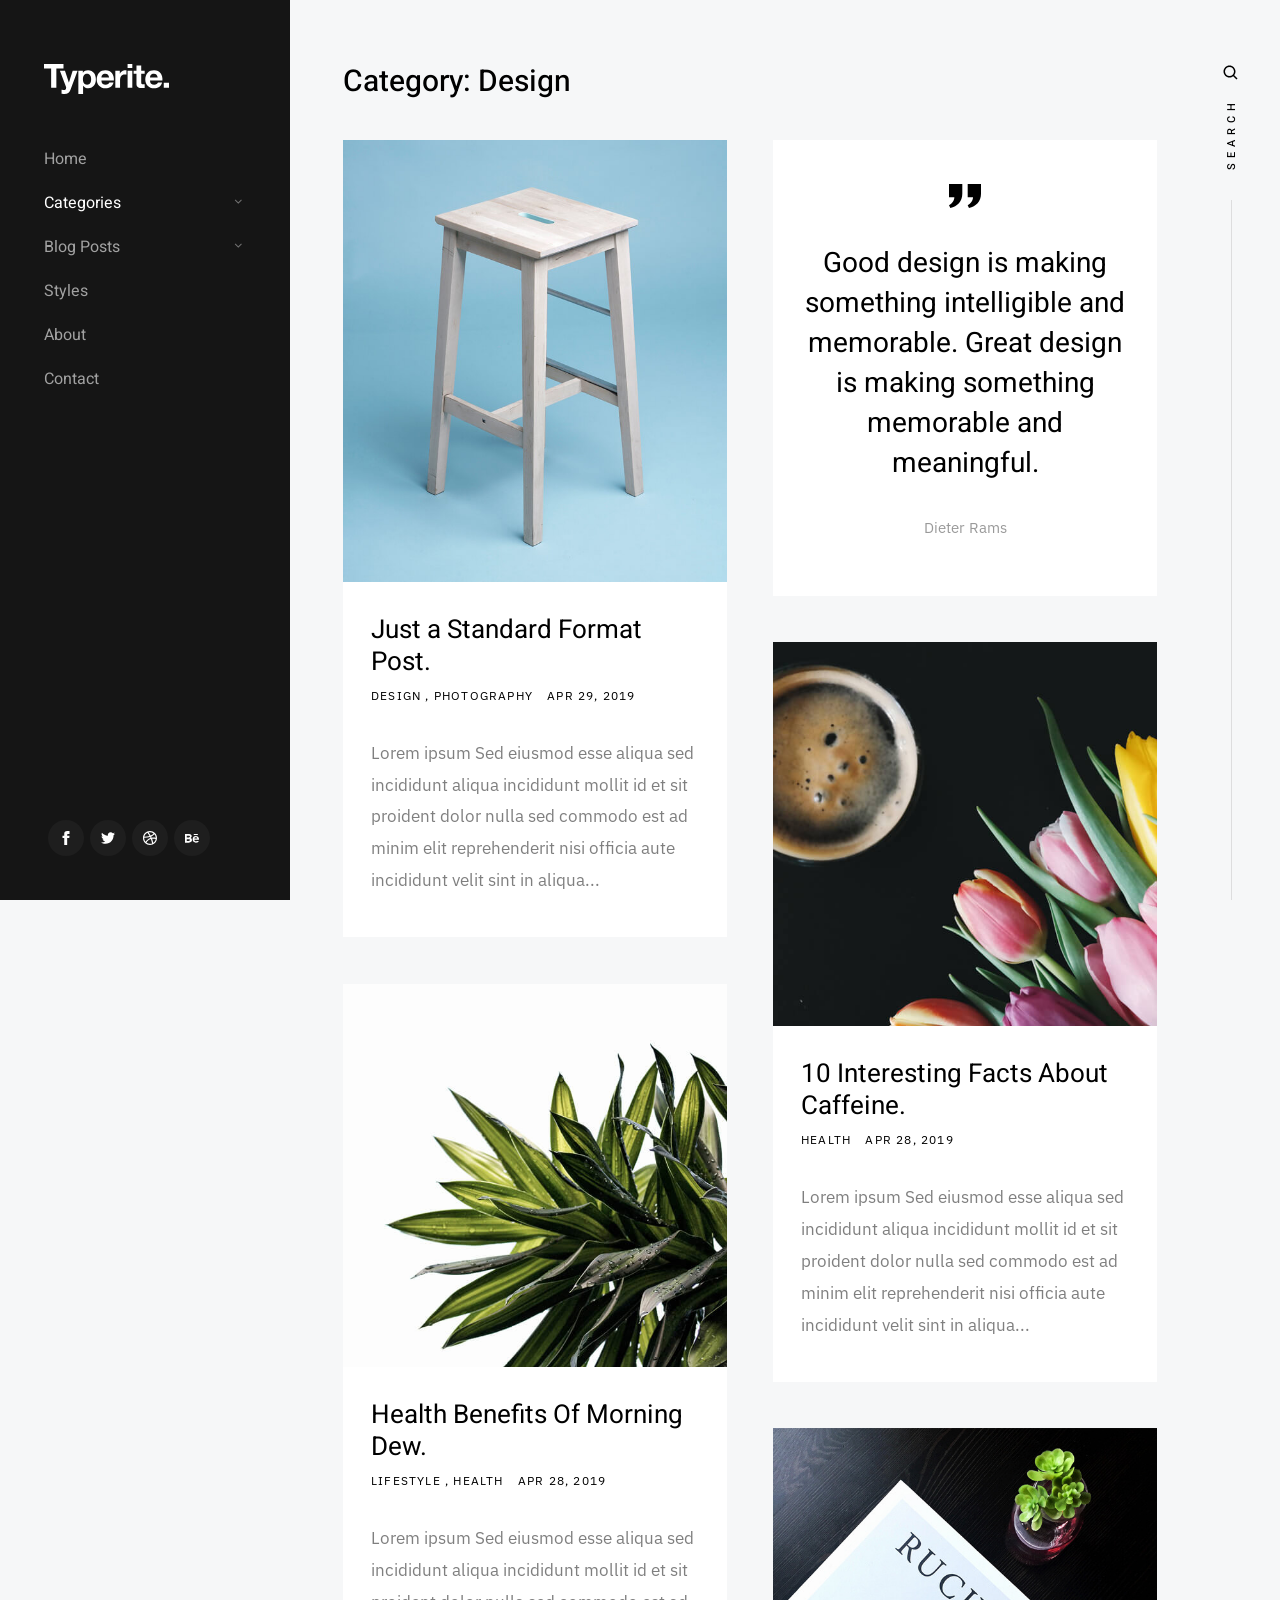
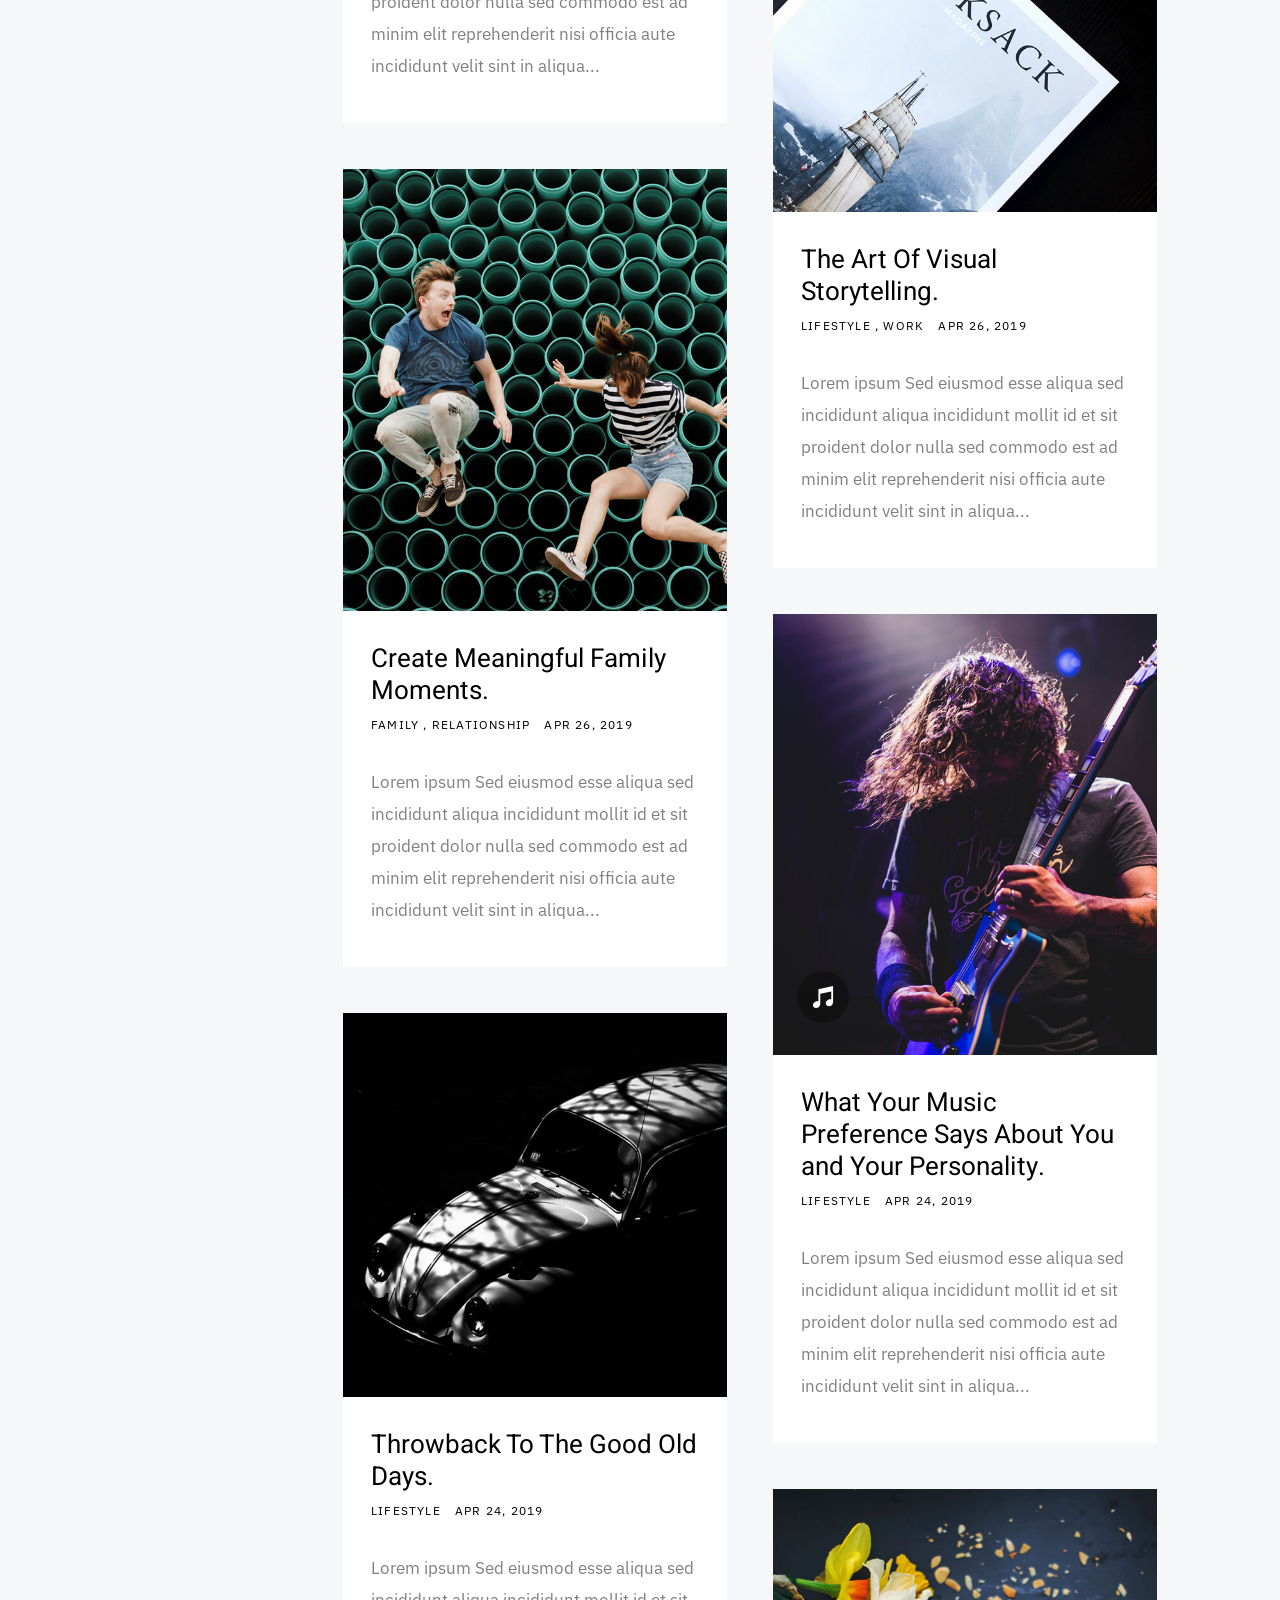
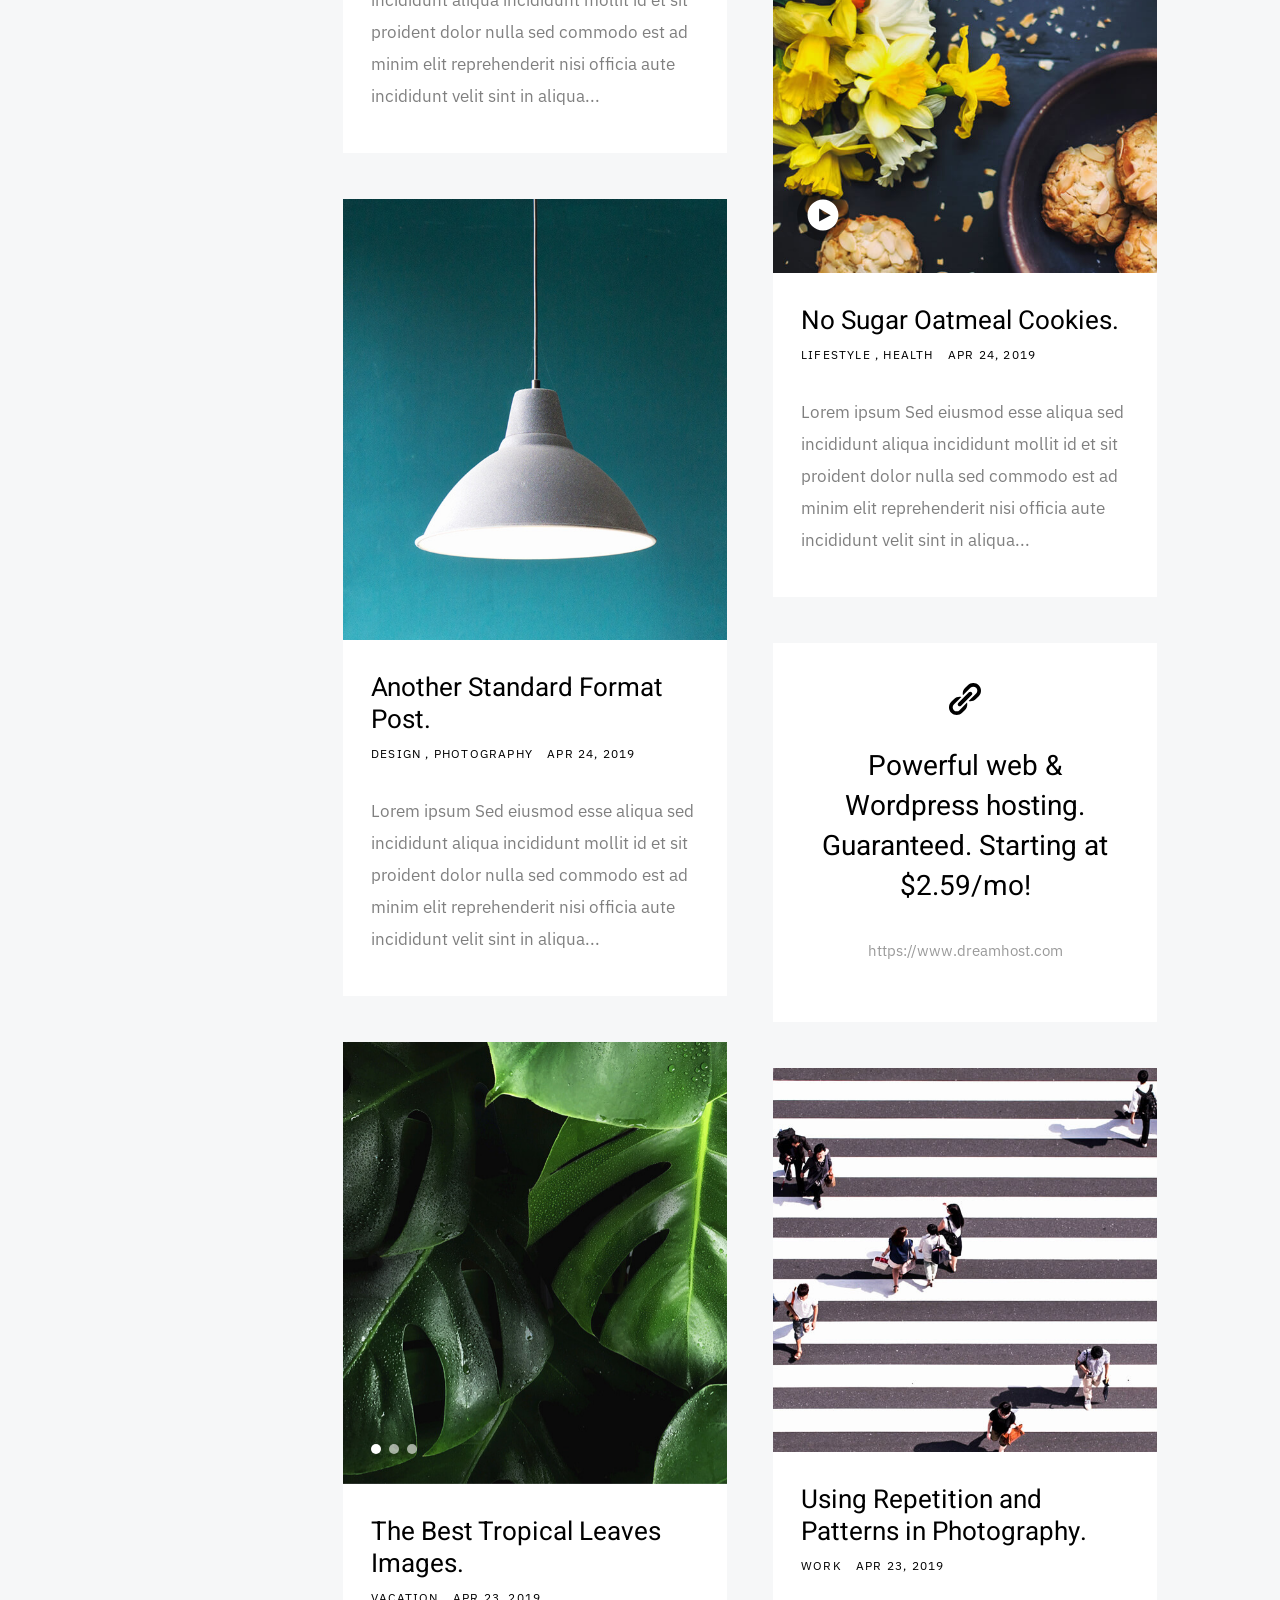
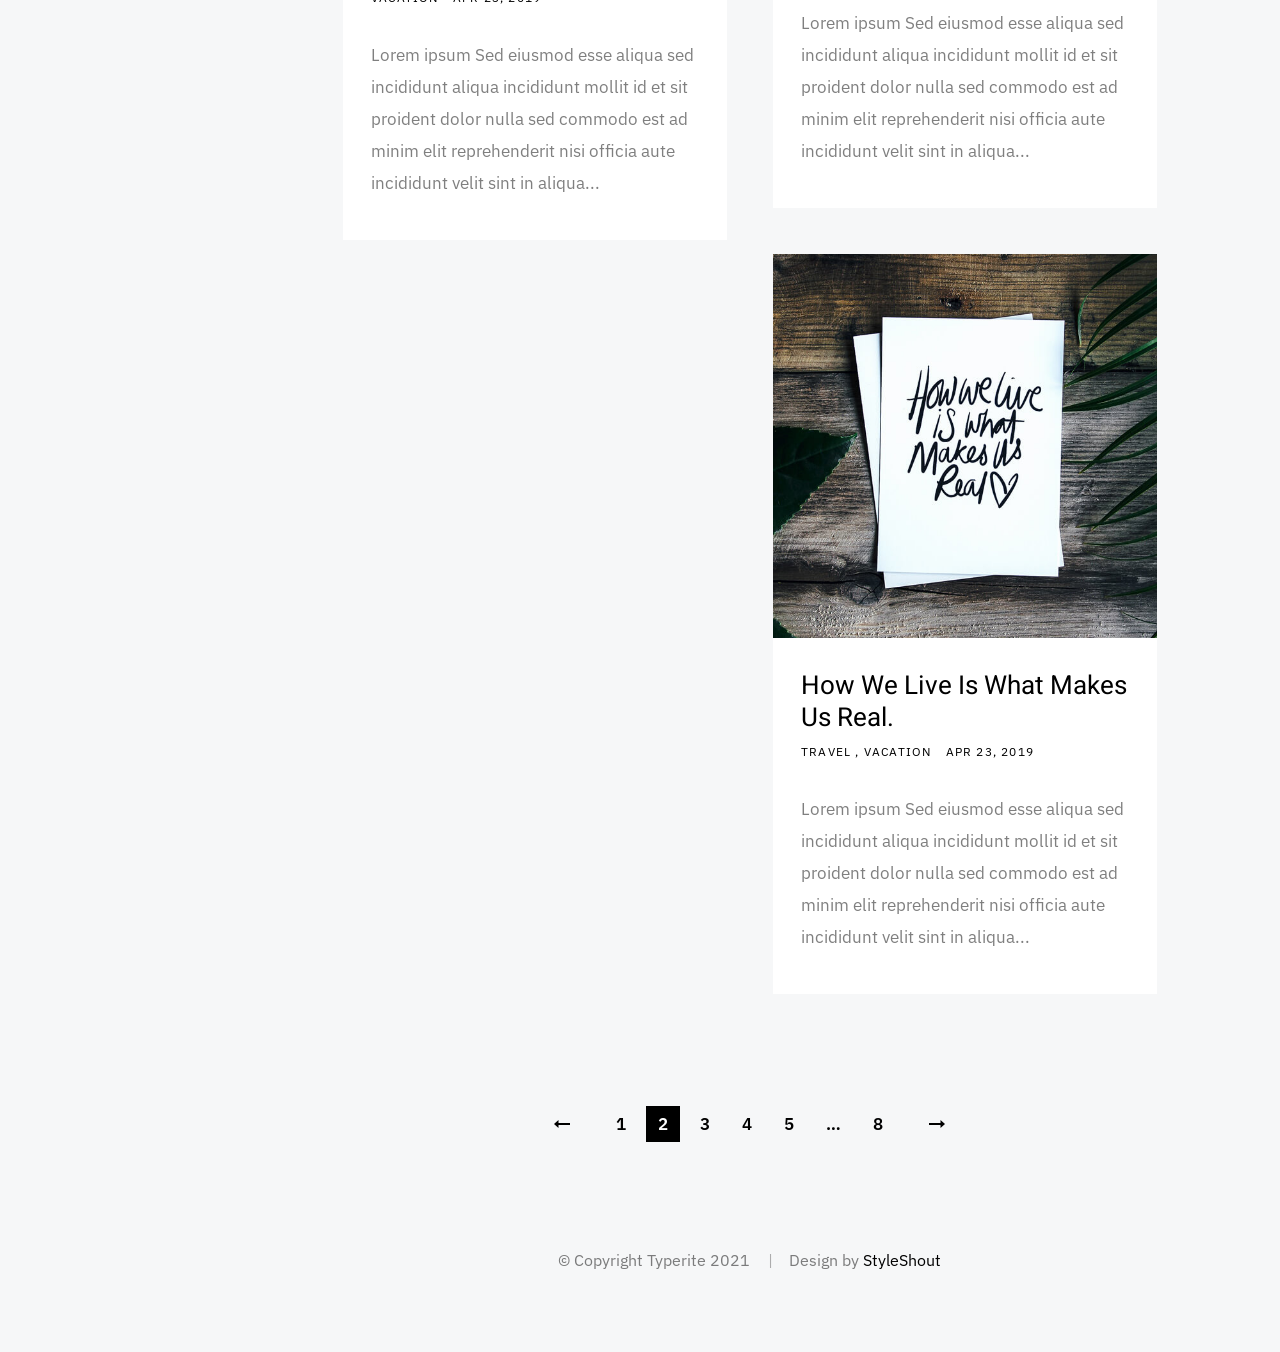
==== commit ae1dac09: "Remove empty lines and fix HTML tag nesting with tabulation * Title: Remove empty lines and fix HTML" ====
--- a/index.html
+++ b/index.html
@@ -1,624 +1,751 @@
 <!DOCTYPE html>
 <html class="no-js" lang="en">
-<head>
-
-    <!--- basic page needs
-    ================================================== -->
-    <meta charset="utf-8">
-    <title>Categories - Typerite</title>
-    <meta name="description" content="">
-    <meta name="author" content="">
-
-    <!-- mobile specific metas
-    ================================================== -->
-    <meta name="viewport" content="width=device-width, initial-scale=1">
-
-    <!-- CSS
-    ================================================== -->
-    <link rel="stylesheet" href="css/base.css">
-    <link rel="stylesheet" href="css/vendor.css">
-    <link rel="stylesheet" href="css/main.css">
-
-    <!-- script
-    ================================================== -->
-    <script src="js/modernizr.js"></script>
-
-    <!-- favicons
-    ================================================== -->
-    <link rel="apple-touch-icon" sizes="180x180" href="apple-touch-icon.png">
-    <link rel="icon" type="image/png" sizes="32x32" href="favicon-32x32.png">
-    <link rel="icon" type="image/png" sizes="16x16" href="favicon-16x16.png">
-    <link rel="manifest" href="site.webmanifest">
-
-</head>
-
-<body>
-
-    <!-- preloader
-    ================================================== -->
-    <div id="preloader">
-        <div id="loader" class="dots-fade">
-            <div></div>
-            <div></div>
-            <div></div>
-        </div>
-    </div>
-
-    <div id="top" class="s-wrap site-wrapper">
-
-        <!-- site header
-        ================================================== -->
-        <header class="s-header">
-
-            <div class="header__top">
-                <div class="header__logo">
-                    <a class="site-logo" href="index.html">
-                        <img src="images/logo.svg" alt="Homepage">
-                    </a>
-                </div>
-            </div> <!-- end header__top -->
-
-            <nav class="header__nav-wrap">
-
-                <ul class="header__nav">
-                    <li><a href="index.html" title="">Home</a></li>
-                    <li class="has-children current">
-                        <a href="#0" title="">Categories</a>
-                        <ul class="sub-menu">
-                        <li><a href="category.html">Lifestyle</a></li>
-                        <li><a href="category.html">Health</a></li>
-                        <li><a href="category.html">Family</a></li>
-                        <li><a href="category.html">Management</a></li>
-                        <li><a href="category.html">Travel</a></li>
-                        <li><a href="category.html">Work</a></li>
-                        </ul>
-                    </li>
-                    <li class="has-children">
-                        <a href="#0" title="">Blog Posts</a>
-                        <ul class="sub-menu">
-                        <li><a href="single-video.html">Video Post</a></li>
-                        <li><a href="single-audio.html">Audio Post</a></li>
-                        <li><a href="single-gallery.html">Gallery Post</a></li>
-                        <li><a href="single-standard.html">Standard Post</a></li>
-                        </ul>
-                    </li>
-                    <li><a href="styles.html" title="">Styles</a></li>
-                    <li><a href="page-about.html" title="">About</a></li>
-                    <li><a href="page-contact.html" title="">Contact</a></li>
-                </ul> <!-- end header__nav -->
-
-                <ul class="header__social">
-                    <li class="ss-facebook">
-                        <a href="https://facebook.com/">
-                            <span class="screen-reader-text">Facebook</span>
-                        </a>
-                    </li>
-                    <li class="ss-twitter">
-                        <a href="#0">
-                            <span class="screen-reader-text">Twitter</span>
-                        </a>
-                    </li>
-                    <li class="ss-dribbble">
-                        <a href="#0">
-                            <span class="screen-reader-text">Instagram</span>
-                        </a>
-                    </li>
-                    <li class="ss-behance">
-                        <a href="#0">
-                            <span class="screen-reader-text">Behance</span>
-                        </a>
-                    </li>
-                </ul>
-
-            </nav> <!-- end header__nav-wrap -->
-
-            <!-- menu toggle -->
-            <a href="#0" class="header__menu-toggle">
-                <span>Menu</span>
-            </a>
-
-        </header> <!-- end s-header -->
-
-
-        <!-- search
-        ================================================== -->
-        <div class="s-search">
-
-            <div class="search-block">
-    
-                <form role="search" method="get" class="search-form" action="#">
-                    <label>
-                        <span class="hide-content">Search for:</span>
-                        <input type="search" class="search-field" placeholder="Type Keywords" value="" name="s" title="Search for:" autocomplete="off">
-                    </label>
-                    <input type="submit" class="search-submit" value="Search">
-                </form>
-    
-                <a href="#0" title="Close Search" class="search-close">Close</a>
-    
-            </div>  <!-- end search-block -->
-
-            <!-- search modal trigger -->
-            <a href="#0" class="search-trigger">
-                <svg xmlns="http://www.w3.org/2000/svg" width="24" height="24" viewBox="0 0 24 24" style="fill:rgba(0, 0, 0, 1);transform:;-ms-filter:"><path d="M10,18c1.846,0,3.543-0.635,4.897-1.688l4.396,4.396l1.414-1.414l-4.396-4.396C17.365,13.543,18,11.846,18,10 c0-4.411-3.589-8-8-8s-8,3.589-8,8S5.589,18,10,18z M10,4c3.309,0,6,2.691,6,6s-2.691,6-6,6s-6-2.691-6-6S6.691,4,10,4z"></path></svg>
-                <span>Search</span>
-            </a>
-            <span class="search-line"></span>
-
-        </div> <!-- end s-search -->
-
-
-        <!-- site content
-        ================================================== -->
-        <div class="s-content">
-
-            <header class="listing-header">
-                <h1 class="h2">Category: Design</h1>
-            </header>
-            
-            <div class="masonry-wrap">
-
-                <div class="masonry">
-
-                    <div class="grid-sizer"></div>
-    
-                    <article class="masonry__brick entry format-standard animate-this">
-                            
-                        <div class="entry__thumb">
-                            <a href="single-standard.html" class="entry__thumb-link">
-                                <img src="images/thumbs/masonry/woodcraft-600.jpg" 
+	<head>
+		<meta charset="utf-8">
+		<title>
+			Categories - Typerite
+		</title>
+		<meta name="description" content="">
+		<meta name="author" content="">
+		<meta name="viewport" content="width=device-width, initial-scale=1">
+		<link rel="stylesheet" href="css/base.css">
+		<link rel="stylesheet" href="css/vendor.css">
+		<link rel="stylesheet" href="css/main.css">
+		<script src="js/modernizr.js">
+		</script>
+		<link rel="apple-touch-icon" sizes="180x180" href="apple-touch-icon.png">
+		<link rel="icon" type="image/png" sizes="32x32" href="favicon-32x32.png">
+		<link rel="icon" type="image/png" sizes="16x16" href="favicon-16x16.png">
+		<link rel="manifest" href="site.webmanifest">
+	</head>
+	<body>
+		<div id="preloader">
+			<div id="loader" class="dots-fade">
+				<div>
+				</div>
+				<div>
+				</div>
+				<div>
+				</div>
+			</div>
+		</div>
+		<div id="top" class="s-wrap site-wrapper">
+			<header class="s-header">
+				<div class="header__top">
+					<div class="header__logo">
+						<a class="site-logo" href="index.html">
+							<img src="images/logo.svg" alt="Homepage">
+						</a>
+					</div>
+				</div>
+				<nav class="header__nav-wrap">
+					<ul class="header__nav">
+						<li>
+							<a href="index.html" title="">
+								Home
+							</a>
+						</li>
+						<li class="has-children current">
+							<a href="#0" title="">
+								Categories
+							</a>
+							<ul class="sub-menu">
+								<li>
+									<a href="category.html">
+										Lifestyle
+									</a>
+								</li>
+								<li>
+									<a href="category.html">
+										Health
+									</a>
+								</li>
+								<li>
+									<a href="category.html">
+										Family
+									</a>
+								</li>
+								<li>
+									<a href="category.html">
+										Management
+									</a>
+								</li>
+								<li>
+									<a href="category.html">
+										Travel
+									</a>
+								</li>
+								<li>
+									<a href="category.html">
+										Work
+									</a>
+								</li>
+							</ul>
+						</li>
+						<li class="has-children">
+							<a href="#0" title="">
+								Blog Posts
+							</a>
+							<ul class="sub-menu">
+								<li>
+									<a href="single-video.html">
+										Video Post
+									</a>
+								</li>
+								<li>
+									<a href="single-audio.html">
+										Audio Post
+									</a>
+								</li>
+								<li>
+									<a href="single-gallery.html">
+										Gallery Post
+									</a>
+								</li>
+								<li>
+									<a href="single-standard.html">
+										Standard Post
+									</a>
+								</li>
+							</ul>
+						</li>
+						<li>
+							<a href="styles.html" title="">
+								Styles
+							</a>
+						</li>
+						<li>
+							<a href="page-about.html" title="">
+								About
+							</a>
+						</li>
+						<li>
+							<a href="page-contact.html" title="">
+								Contact
+							</a>
+						</li>
+					</ul>
+					<ul class="header__social">
+						<li class="ss-facebook">
+							<a href="https://facebook.com/">
+								<span class="screen-reader-text">
+									Facebook
+								</span>
+							</a>
+						</li>
+						<li class="ss-twitter">
+							<a href="#0">
+								<span class="screen-reader-text">
+									Twitter
+								</span>
+							</a>
+						</li>
+						<li class="ss-dribbble">
+							<a href="#0">
+								<span class="screen-reader-text">
+									Instagram
+								</span>
+							</a>
+						</li>
+						<li class="ss-behance">
+							<a href="#0">
+								<span class="screen-reader-text">
+									Behance
+								</span>
+							</a>
+						</li>
+					</ul>
+				</nav>
+				<a href="#0" class="header__menu-toggle">
+					<span>
+						Menu
+					</span>
+				</a>
+			</header>
+			<div class="s-search">
+				<div class="search-block">
+					<form role="search" method="get" class="search-form" action="#">
+						<label>
+							<span class="hide-content">
+								Search for:
+							</span>
+							<input type="search" class="search-field" placeholder="Type Keywords" value="" name="s" title="Search for:" autocomplete="off">
+						</label>
+						<input type="submit" class="search-submit" value="Search">
+					</form>
+					<a href="#0" title="Close Search" class="search-close">
+						Close
+					</a>
+				</div>
+				<a href="#0" class="search-trigger">
+					<svg xmlns="http://www.w3.org/2000/svg" width="24" height="24" viewBox="0 0 24 24" style="fill:rgba(0, 0, 0, 1);transform:;-ms-filter:">
+						<path d="M10,18c1.846,0,3.543-0.635,4.897-1.688l4.396,4.396l1.414-1.414l-4.396-4.396C17.365,13.543,18,11.846,18,10 c0-4.411-3.589-8-8-8s-8,3.589-8,8S5.589,18,10,18z M10,4c3.309,0,6,2.691,6,6s-2.691,6-6,6s-6-2.691-6-6S6.691,4,10,4z">
+						</path>
+					</svg>
+					<span>
+						Search
+					</span>
+				</a>
+				<span class="search-line">
+				</span>
+			</div>
+			<div class="s-content">
+				<header class="listing-header">
+					<h1 class="h2">
+						Category: Design
+					</h1>
+				</header>
+				<div class="masonry-wrap">
+					<div class="masonry">
+						<div class="grid-sizer">
+						</div>
+						<article class="masonry__brick entry format-standard animate-this">
+							<div class="entry__thumb">
+								<a href="single-standard.html" class="entry__thumb-link">
+									<img src="images/thumbs/masonry/woodcraft-600.jpg" 
                                         srcset="images/thumbs/masonry/woodcraft-600.jpg 1x, images/thumbs/masonry/woodcraft-1200.jpg 2x" alt="">
-                            </a>
-                        </div>
-        
-                        <div class="entry__text">
-                            <div class="entry__header">
-    
-                                <h2 class="entry__title"><a href="single-standard.html">Just a Standard Format Post.</a></h2>
-                                <div class="entry__meta">
-                                    <span class="entry__meta-cat">
-                                        <a href="category.html">Design</a> 
-                                        <a href="category.html">Photography</a>
-                                    </span>
-                                    <span class="entry__meta-date">
-                                        <a href="single-standard.html">Apr 29, 2019</a>
-                                    </span>
-                                </div>
-                                
-                            </div>
-                            <div class="entry__excerpt">
-                                <p>
-                                Lorem ipsum Sed eiusmod esse aliqua sed incididunt aliqua incididunt mollit id et sit proident dolor nulla sed commodo est ad minim elit reprehenderit nisi officia aute incididunt velit sint in aliqua...
-                                </p>
-                            </div>
-                        </div>
-        
-                    </article> <!-- end article -->
-    
-                    <article class="masonry__brick entry format-quote animate-this">
-                            
-                        <div class="entry__thumb">
-                            <blockquote>
-                                <p>Good design is making something intelligible and memorable. Great design is making something memorable and meaningful.</p>
-    
-                                <cite>Dieter Rams</cite>
-                            </blockquote>
-                        </div>   
-        
-                    </article> <!-- end article -->
-    
-                    <article class="masonry__brick entry format-standard animate-this">
-                            
-                        <div class="entry__thumb">
-                            <a href="single-standard.html" class="entry__thumb-link">
-                                <img src="images/thumbs/masonry/tulips-600.jpg" 
+								</a>
+							</div>
+							<div class="entry__text">
+								<div class="entry__header">
+									<h2 class="entry__title">
+										<a href="single-standard.html">
+											Just a Standard Format Post.
+										</a>
+									</h2>
+									<div class="entry__meta">
+										<span class="entry__meta-cat">
+											<a href="category.html">
+												Design
+											</a>
+											<a href="category.html">
+												Photography
+											</a>
+										</span>
+										<span class="entry__meta-date">
+											<a href="single-standard.html">
+												Apr 29, 2019
+											</a>
+										</span>
+									</div>
+								</div>
+								<div class="entry__excerpt">
+									<p>
+										Lorem ipsum Sed eiusmod esse aliqua sed incididunt aliqua incididunt mollit id et sit proident dolor nulla sed commodo est ad minim elit reprehenderit nisi officia aute incididunt velit sint in aliqua...
+									</p>
+								</div>
+							</div>
+						</article>
+						<article class="masonry__brick entry format-quote animate-this">
+							<div class="entry__thumb">
+								<blockquote>
+									<p>
+										Good design is making something intelligible and memorable. Great design is making something memorable and meaningful.
+									</p>
+									<cite>
+										Dieter Rams
+									</cite>
+								</blockquote>
+							</div>
+						</article>
+						<article class="masonry__brick entry format-standard animate-this">
+							<div class="entry__thumb">
+								<a href="single-standard.html" class="entry__thumb-link">
+									<img src="images/thumbs/masonry/tulips-600.jpg" 
                                         srcset="images/thumbs/masonry/tulips-600.jpg 1x, images/thumbs/masonry/tulips-1200.jpg 2x" alt="">
-                            </a>
-                        </div>
-        
-                        <div class="entry__text">
-                            <div class="entry__header">
-                                <h2 class="entry__title"><a href="single-standard.html">10 Interesting Facts About Caffeine.</a></h2>
-                                <div class="entry__meta">
-                                    <span class="entry__meta-cat">
-                                        <a href="category.html">Health</a>
-                                    </span>
-                                    <span class="entry__meta-date">
-                                        <a href="single-standard.html">Apr 28, 2019</a>
-                                    </span>
-                                </div>
-                            </div>
-                            <div class="entry__excerpt">
-                                <p>
-                                Lorem ipsum Sed eiusmod esse aliqua sed incididunt aliqua incididunt mollit id et sit proident dolor nulla sed commodo est ad minim elit reprehenderit nisi officia aute incididunt velit sint in aliqua...
-                                </p>
-                            </div>
-                        </div>
-        
-                    </article> <!-- end article -->
-                    
-    
-                    <article class="masonry__brick entry format-standard animate-this">
-    
-                        <div class="entry__thumb">
-                            <a href="single-standard.html" class="entry__thumb-link">
-                                <img src="images/thumbs/masonry/dew-600.jpg" 
+								</a>
+							</div>
+							<div class="entry__text">
+								<div class="entry__header">
+									<h2 class="entry__title">
+										<a href="single-standard.html">
+											10 Interesting Facts About Caffeine.
+										</a>
+									</h2>
+									<div class="entry__meta">
+										<span class="entry__meta-cat">
+											<a href="category.html">
+												Health
+											</a>
+										</span>
+										<span class="entry__meta-date">
+											<a href="single-standard.html">
+												Apr 28, 2019
+											</a>
+										</span>
+									</div>
+								</div>
+								<div class="entry__excerpt">
+									<p>
+										Lorem ipsum Sed eiusmod esse aliqua sed incididunt aliqua incididunt mollit id et sit proident dolor nulla sed commodo est ad minim elit reprehenderit nisi officia aute incididunt velit sint in aliqua...
+									</p>
+								</div>
+							</div>
+						</article>
+						<article class="masonry__brick entry format-standard animate-this">
+							<div class="entry__thumb">
+								<a href="single-standard.html" class="entry__thumb-link">
+									<img src="images/thumbs/masonry/dew-600.jpg" 
                                         srcset="images/thumbs/masonry/dew-600.jpg 1x, images/thumbs/masonry/dew-1200.jpg 2x" alt="">
-                            </a>
-                        </div>
-        
-                        <div class="entry__text">
-                            <div class="entry__header">
-                                <h2 class="entry__title"><a href="single-standard.html">Health Benefits Of Morning Dew.</a></h2>
-                                <div class="entry__meta">
-                                    <span class="entry__meta-cat">
-                                        <a href="category.html">Lifestyle</a>
-                                        <a href="category.html">Health</a>
-                                    </span>
-                                    <span class="entry__meta-date">
-                                        <a href="single-standard.html">Apr 28, 2019</a>
-                                    </span>
-                                </div>
-                            </div>
-                            <div class="entry__excerpt">
-                                <p>
-                                Lorem ipsum Sed eiusmod esse aliqua sed incididunt aliqua incididunt mollit id et sit proident dolor nulla sed commodo est ad minim elit reprehenderit nisi officia aute incididunt velit sint in aliqua...
-                                </p>
-                            </div>
-                        </div>
-        
-                    </article> <!-- end article -->
-    
-                    <article class="masonry__brick entry format-standard animate-this">
-    
-                            <div class="entry__thumb">
-                                <a href="single-standard.html" class="entry__thumb-link">
-                                    <img src="images/thumbs/masonry/rucksack-600.jpg" 
+								</a>
+							</div>
+							<div class="entry__text">
+								<div class="entry__header">
+									<h2 class="entry__title">
+										<a href="single-standard.html">
+											Health Benefits Of Morning Dew.
+										</a>
+									</h2>
+									<div class="entry__meta">
+										<span class="entry__meta-cat">
+											<a href="category.html">
+												Lifestyle
+											</a>
+											<a href="category.html">
+												Health
+											</a>
+										</span>
+										<span class="entry__meta-date">
+											<a href="single-standard.html">
+												Apr 28, 2019
+											</a>
+										</span>
+									</div>
+								</div>
+								<div class="entry__excerpt">
+									<p>
+										Lorem ipsum Sed eiusmod esse aliqua sed incididunt aliqua incididunt mollit id et sit proident dolor nulla sed commodo est ad minim elit reprehenderit nisi officia aute incididunt velit sint in aliqua...
+									</p>
+								</div>
+							</div>
+						</article>
+						<article class="masonry__brick entry format-standard animate-this">
+							<div class="entry__thumb">
+								<a href="single-standard.html" class="entry__thumb-link">
+									<img src="images/thumbs/masonry/rucksack-600.jpg" 
                                             srcset="images/thumbs/masonry/rucksack-600.jpg 1x, images/thumbs/masonry/rucksack-1200.jpg 2x" alt="">
-                                </a>
-                            </div>
-            
-                            <div class="entry__text">
-                                <div class="entry__header">
-                                    
-                                    <h2 class="entry__title"><a href="single-standard.html">The Art Of Visual Storytelling.</a></h2>
-                                    
-                                    <div class="entry__meta">
-                                        <span class="entry__meta-cat">
-                                            <a href="category.html">Lifestyle</a>
-                                            <a href="category.html">Work</a>
-                                        </span>
-                                        <span class="entry__meta-date">
-                                            <a href="single-standard.html">Apr 26, 2019</a>
-                                        </span>
-                                    </div>
-                                </div>
-                                <div class="entry__excerpt">
-                                    <p>
-                                    Lorem ipsum Sed eiusmod esse aliqua sed incididunt aliqua incididunt mollit id et sit proident dolor nulla sed commodo est ad minim elit reprehenderit nisi officia aute incididunt velit sint in aliqua...
-                                    </p>
-                                </div>
-                            </div>
-            
-                        </article> <!-- end article -->
-    
-                    <article class="masonry__brick entry format-standard animate-this">
-    
-                        <div class="entry__thumb">
-                            <a href="single-standard.html" class="entry__thumb-link">
-                                <img src="images/thumbs/masonry/jump-600.jpg" 
+								</a>
+							</div>
+							<div class="entry__text">
+								<div class="entry__header">
+									<h2 class="entry__title">
+										<a href="single-standard.html">
+											The Art Of Visual Storytelling.
+										</a>
+									</h2>
+									<div class="entry__meta">
+										<span class="entry__meta-cat">
+											<a href="category.html">
+												Lifestyle
+											</a>
+											<a href="category.html">
+												Work
+											</a>
+										</span>
+										<span class="entry__meta-date">
+											<a href="single-standard.html">
+												Apr 26, 2019
+											</a>
+										</span>
+									</div>
+								</div>
+								<div class="entry__excerpt">
+									<p>
+										Lorem ipsum Sed eiusmod esse aliqua sed incididunt aliqua incididunt mollit id et sit proident dolor nulla sed commodo est ad minim elit reprehenderit nisi officia aute incididunt velit sint in aliqua...
+									</p>
+								</div>
+							</div>
+						</article>
+						<article class="masonry__brick entry format-standard animate-this">
+							<div class="entry__thumb">
+								<a href="single-standard.html" class="entry__thumb-link">
+									<img src="images/thumbs/masonry/jump-600.jpg" 
                                         srcset="images/thumbs/masonry/jump-600.jpg 1x, images/thumbs/masonry/jump-1200.jpg 2x" alt="">
-                            </a>
-                        </div>
-    
-                        <div class="entry__text">
-                            <div class="entry__header">
-                                
-                                <h2 class="entry__title"><a href="single-standard.html">Create Meaningful Family Moments.</a></h2>
-                                <div class="entry__meta">
-                                    <span class="entry__meta-cat">
-                                        <a href="category.html">Family</a>
-                                        <a href="category.html">Relationship</a>
-                                    </span>
-                                    <span class="entry__meta-date">
-                                        <a href="single-standard.html">Apr 26, 2019</a>
-                                    </span>
-                                </div>
-                            </div>
-                            <div class="entry__excerpt">
-                                <p>
-                                Lorem ipsum Sed eiusmod esse aliqua sed incididunt aliqua incididunt mollit id et sit proident dolor nulla sed commodo est ad minim elit reprehenderit nisi officia aute incididunt velit sint in aliqua...
-                                </p>
-                            </div>
-                        </div>
-    
-                    </article> <!-- end article -->
-    
-                    <article class="masonry__brick entry format-audio animate-this">
-    
-                        <div class="entry__thumb">
-                            <a href="single-audio.html" class="entry__thumb-link">
-                                <img src="images/thumbs/masonry/guitarist-600.jpg" 
+								</a>
+							</div>
+							<div class="entry__text">
+								<div class="entry__header">
+									<h2 class="entry__title">
+										<a href="single-standard.html">
+											Create Meaningful Family Moments.
+										</a>
+									</h2>
+									<div class="entry__meta">
+										<span class="entry__meta-cat">
+											<a href="category.html">
+												Family
+											</a>
+											<a href="category.html">
+												Relationship
+											</a>
+										</span>
+										<span class="entry__meta-date">
+											<a href="single-standard.html">
+												Apr 26, 2019
+											</a>
+										</span>
+									</div>
+								</div>
+								<div class="entry__excerpt">
+									<p>
+										Lorem ipsum Sed eiusmod esse aliqua sed incididunt aliqua incididunt mollit id et sit proident dolor nulla sed commodo est ad minim elit reprehenderit nisi officia aute incididunt velit sint in aliqua...
+									</p>
+								</div>
+							</div>
+						</article>
+						<article class="masonry__brick entry format-audio animate-this">
+							<div class="entry__thumb">
+								<a href="single-audio.html" class="entry__thumb-link">
+									<img src="images/thumbs/masonry/guitarist-600.jpg" 
                                         srcset="images/thumbs/masonry/guitarist-600.jpg 1x, images/thumbs/masonry/guitarist-1200.jpg 2x" alt="">
-                            </a>
-                        </div>
-    
-                        <div class="entry__text">
-                            <div class="entry__header">
-                                <h2 class="entry__title"><a href="single-audio.html">What Your Music Preference Says About You and Your Personality.</a></h2>
-                                <div class="entry__meta">
-                                    <span class="entry__meta-cat">
-                                        <a href="category.html">Lifestyle</a>
-                                    </span>
-                                    <span class="entry__meta-date">
-                                        <a href="single-standard.html">Apr 24, 2019</a>
-                                    </span>
-                                </div>
-                            </div>
-                            <div class="entry__excerpt">
-                                <p>
-                                    Lorem ipsum Sed eiusmod esse aliqua sed incididunt aliqua incididunt mollit id et sit proident dolor nulla sed commodo est ad minim elit reprehenderit nisi officia aute incididunt velit sint in aliqua...
-                                </p>
-                            </div>
-                        </div>
-    
-                    </article> <!-- end article -->
-    
-                    <article class="masonry__brick entry format-standard animate-this">
-    
-                        <div class="entry__thumb">
-                            <a href="single-standard.html" class="entry__thumb-link">
-                                <img src="images/thumbs/masonry/beetle-600.jpg" 
+								</a>
+							</div>
+							<div class="entry__text">
+								<div class="entry__header">
+									<h2 class="entry__title">
+										<a href="single-audio.html">
+											What Your Music Preference Says About You and Your Personality.
+										</a>
+									</h2>
+									<div class="entry__meta">
+										<span class="entry__meta-cat">
+											<a href="category.html">
+												Lifestyle
+											</a>
+										</span>
+										<span class="entry__meta-date">
+											<a href="single-standard.html">
+												Apr 24, 2019
+											</a>
+										</span>
+									</div>
+								</div>
+								<div class="entry__excerpt">
+									<p>
+										Lorem ipsum Sed eiusmod esse aliqua sed incididunt aliqua incididunt mollit id et sit proident dolor nulla sed commodo est ad minim elit reprehenderit nisi officia aute incididunt velit sint in aliqua...
+									</p>
+								</div>
+							</div>
+						</article>
+						<article class="masonry__brick entry format-standard animate-this">
+							<div class="entry__thumb">
+								<a href="single-standard.html" class="entry__thumb-link">
+									<img src="images/thumbs/masonry/beetle-600.jpg" 
                                         srcset="images/thumbs/masonry/beetle-600.jpg 1x, images/thumbs/masonry/beetle-1200.jpg 2x" alt="">
-                            </a>
-                        </div>
-    
-                        <div class="entry__text">
-                            <div class="entry__header">
-                                <h2 class="entry__title"><a href="single-standard.html">Throwback To The Good Old Days.</a></h2>
-                                <div class="entry__meta">
-                                    <span class="entry__meta-cat">
-                                        <a href="category.html">Lifestyle</a>
-                                    </span>
-                                    <span class="entry__meta-date">
-                                        <a href="single-standard.html">Apr 24, 2019</a>
-                                    </span>
-                                </div>
-                            </div>
-                            <div class="entry__excerpt">
-                                <p>
-                                Lorem ipsum Sed eiusmod esse aliqua sed incididunt aliqua incididunt mollit id et sit proident dolor nulla sed commodo est ad minim elit reprehenderit nisi officia aute incididunt velit sint in aliqua...
-                                </p>
-                            </div>
-                        </div>
-    
-                    </article> <!-- end article -->
-    
-                    <article class="masonry__brick entry format-video animate-this">
-                            
-                        <div class="entry__thumb video-image">
-                            <a href="https://player.vimeo.com/video/117310401?color=339989&title=0&byline=0&portrait=0" data-lity class="entry__thumb-link">
-                                <img src="images/thumbs/masonry/cookies-600.jpg" 
+								</a>
+							</div>
+							<div class="entry__text">
+								<div class="entry__header">
+									<h2 class="entry__title">
+										<a href="single-standard.html">
+											Throwback To The Good Old Days.
+										</a>
+									</h2>
+									<div class="entry__meta">
+										<span class="entry__meta-cat">
+											<a href="category.html">
+												Lifestyle
+											</a>
+										</span>
+										<span class="entry__meta-date">
+											<a href="single-standard.html">
+												Apr 24, 2019
+											</a>
+										</span>
+									</div>
+								</div>
+								<div class="entry__excerpt">
+									<p>
+										Lorem ipsum Sed eiusmod esse aliqua sed incididunt aliqua incididunt mollit id et sit proident dolor nulla sed commodo est ad minim elit reprehenderit nisi officia aute incididunt velit sint in aliqua...
+									</p>
+								</div>
+							</div>
+						</article>
+						<article class="masonry__brick entry format-video animate-this">
+							<div class="entry__thumb video-image">
+								<a href="https://player.vimeo.com/video/117310401?color=339989&title=0&byline=0&portrait=0" data-lity class="entry__thumb-link">
+									<img src="images/thumbs/masonry/cookies-600.jpg" 
                                         srcset="images/thumbs/masonry/cookies-600.jpg 1x, images/thumbs/masonry/cookies-1200.jpg 2x" alt="">
-                            </a>
-                        </div>
-        
-                        <div class="entry__text">
-                            <div class="entry__header">
-                                <h2 class="entry__title"><a href="single-video.html">No Sugar Oatmeal Cookies.</a></h2>
-                                <div class="entry__meta">
-                                    <span class="entry__meta-cat">
-                                        <a href="category.html">Lifestyle</a>
-                                        <a href="category.html">Health</a>
-                                    </span>
-                                    <span class="entry__meta-date">
-                                        <a href="single-standard.html">Apr 24, 2019</a>
-                                    </span>
-                                </div>
-                            </div>
-                            <div class="entry__excerpt">
-                                <p>
-                                Lorem ipsum Sed eiusmod esse aliqua sed incididunt aliqua incididunt mollit id et sit proident dolor nulla sed commodo est ad minim elit reprehenderit nisi officia aute incididunt velit sint in aliqua...
-                                </p>
-                            </div>
-                        </div>
-        
-                    </article> <!-- end article -->
-    
-                    <article class="masonry__brick entry format-standard animate-this">
-    
-                        <div class="entry__thumb">
-                            <a href="single-standard.html" class="entry__thumb-link">
-                                <img src="images/thumbs/masonry/lamp-600.jpg" 
+								</a>
+							</div>
+							<div class="entry__text">
+								<div class="entry__header">
+									<h2 class="entry__title">
+										<a href="single-video.html">
+											No Sugar Oatmeal Cookies.
+										</a>
+									</h2>
+									<div class="entry__meta">
+										<span class="entry__meta-cat">
+											<a href="category.html">
+												Lifestyle
+											</a>
+											<a href="category.html">
+												Health
+											</a>
+										</span>
+										<span class="entry__meta-date">
+											<a href="single-standard.html">
+												Apr 24, 2019
+											</a>
+										</span>
+									</div>
+								</div>
+								<div class="entry__excerpt">
+									<p>
+										Lorem ipsum Sed eiusmod esse aliqua sed incididunt aliqua incididunt mollit id et sit proident dolor nulla sed commodo est ad minim elit reprehenderit nisi officia aute incididunt velit sint in aliqua...
+									</p>
+								</div>
+							</div>
+						</article>
+						<article class="masonry__brick entry format-standard animate-this">
+							<div class="entry__thumb">
+								<a href="single-standard.html" class="entry__thumb-link">
+									<img src="images/thumbs/masonry/lamp-600.jpg" 
                                         srcset="images/thumbs/masonry/lamp-600.jpg 1x, images/thumbs/masonry/lamp-1200.jpg 2x" alt="">
-                            </a>
-                        </div>
-    
-                        <div class="entry__text">
-                            <div class="entry__header">
-                                <h2 class="entry__title"><a href="single-standard.html">Another Standard Format Post.</a></h2>
-                                <div class="entry__meta">
-                                    <span class="entry__meta-cat">
-                                        <a href="category.html">Design</a>
-                                        <a href="category.html">Photography</a>
-                                    </span>
-                                    <span class="entry__meta-date">
-                                        <a href="single-standard.html">Apr 24, 2019</a>
-                                    </span>
-                                </div>
-                            </div>
-                            <div class="entry__excerpt">
-                                <p>
-                                Lorem ipsum Sed eiusmod esse aliqua sed incididunt aliqua incididunt mollit id et sit proident dolor nulla sed commodo est ad minim elit reprehenderit nisi officia aute incididunt velit sint in aliqua...
-                                </p>
-                            </div>
-                        </div>
-    
-                    </article> <!-- end article -->
-    
-                    <article class="masonry__brick entry format-link animate-this">
-                        
-                        <div class="entry__thumb">
-                            <div class="link-wrap">
-                                <h2>Powerful web & Wordpress hosting. Guaranteed. Starting at $2.59/mo!</h2>
-                                <cite>
-                                    <a target="_blank" href="https://www.dreamhost.com/r.cgi?287326">https://www.dreamhost.com</a>
-                                </cite>
-                            </div>
-                        </div>
-                        
-                    </article> <!-- end article -->
-    
-                    <article class="masonry__brick entry format-gallery animate-this">
-                            
-                        <div class="entry__thumb slider">
-                            <div class="slider__slides">
-                                <div class="slider__slide">
-                                    <img src="images/thumbs/masonry/gallery/slide-1-600.jpg" 
-                                            srcset="images/thumbs/masonry/gallery/slide-1-600.jpg 1x, images/thumbs/masonry/gallery/slide-1-1200.jpg 2x" alt=""> 
-                                </div>
-                                <div class="slider__slide">
-                                    <img src="images/thumbs/masonry/gallery/slide-2-600.jpg" 
-                                            srcset="images/thumbs/masonry/gallery/slide-2-600.jpg 1x, images/thumbs/masonry/gallery/slide-2-1200.jpg 2x" alt=""> 
-                                </div>
-                                <div class="slider__slide">
-                                    <img src="images/thumbs/masonry/gallery/slide-3-600.jpg" 
-                                            srcset="images/thumbs/masonry/gallery/slide-3-600.jpg 1x, images/thumbs/masonry/gallery/slide-3-1200.jpg 2x" alt="">  
-                                </div>
-                            </div>
-                        </div>
-        
-                        <div class="entry__text">
-                            <div class="entry__header">
-                                <h2 class="entry__title"><a href="single-gallery.html">The Best Tropical Leaves Images.</a></h2>
-                                <div class="entry__meta">
-                                    <span class="entry__meta-cat">
-                                        <a href="category.html">Vacation</a>
-                                    </span>
-                                    <span class="entry__meta-date">
-                                        <a href="single-standard.html">Apr 23, 2019</a>
-                                    </span>
-                                </div>
-                            </div>
-                            <div class="entry__excerpt">
-                                <p>
-                                    Lorem ipsum Sed eiusmod esse aliqua sed incididunt aliqua incididunt mollit id et sit proident dolor nulla sed commodo est ad minim elit reprehenderit nisi officia aute incididunt velit sint in aliqua...
-                                </p>
-                            </div>
-                        </div>
-        
-                    </article> <!-- end article -->
-    
-                    <article class="masonry__brick entry format-standard animate-this">
-    
-                        <div class="entry__thumb">
-                            <a href="single-standard.html" class="entry__thumb-link">
-                                <img src="images/thumbs/masonry/walk-600.jpg" 
+								</a>
+							</div>
+							<div class="entry__text">
+								<div class="entry__header">
+									<h2 class="entry__title">
+										<a href="single-standard.html">
+											Another Standard Format Post.
+										</a>
+									</h2>
+									<div class="entry__meta">
+										<span class="entry__meta-cat">
+											<a href="category.html">
+												Design
+											</a>
+											<a href="category.html">
+												Photography
+											</a>
+										</span>
+										<span class="entry__meta-date">
+											<a href="single-standard.html">
+												Apr 24, 2019
+											</a>
+										</span>
+									</div>
+								</div>
+								<div class="entry__excerpt">
+									<p>
+										Lorem ipsum Sed eiusmod esse aliqua sed incididunt aliqua incididunt mollit id et sit proident dolor nulla sed commodo est ad minim elit reprehenderit nisi officia aute incididunt velit sint in aliqua...
+									</p>
+								</div>
+							</div>
+						</article>
+						<article class="masonry__brick entry format-link animate-this">
+							<div class="entry__thumb">
+								<div class="link-wrap">
+									<h2>
+										Powerful web & Wordpress hosting. Guaranteed. Starting at $2.59/mo!
+									</h2>
+									<cite>
+										<a target="_blank" href="https://www.dreamhost.com/r.cgi?287326">
+											https://www.dreamhost.com
+										</a>
+									</cite>
+								</div>
+							</div>
+						</article>
+						<article class="masonry__brick entry format-gallery animate-this">
+							<div class="entry__thumb slider">
+								<div class="slider__slides">
+									<div class="slider__slide">
+										<img src="images/thumbs/masonry/gallery/slide-1-600.jpg" 
+                                            srcset="images/thumbs/masonry/gallery/slide-1-600.jpg 1x, images/thumbs/masonry/gallery/slide-1-1200.jpg 2x" alt="">
+									</div>
+									<div class="slider__slide">
+										<img src="images/thumbs/masonry/gallery/slide-2-600.jpg" 
+                                            srcset="images/thumbs/masonry/gallery/slide-2-600.jpg 1x, images/thumbs/masonry/gallery/slide-2-1200.jpg 2x" alt="">
+									</div>
+									<div class="slider__slide">
+										<img src="images/thumbs/masonry/gallery/slide-3-600.jpg" 
+                                            srcset="images/thumbs/masonry/gallery/slide-3-600.jpg 1x, images/thumbs/masonry/gallery/slide-3-1200.jpg 2x" alt="">
+									</div>
+								</div>
+							</div>
+							<div class="entry__text">
+								<div class="entry__header">
+									<h2 class="entry__title">
+										<a href="single-gallery.html">
+											The Best Tropical Leaves Images.
+										</a>
+									</h2>
+									<div class="entry__meta">
+										<span class="entry__meta-cat">
+											<a href="category.html">
+												Vacation
+											</a>
+										</span>
+										<span class="entry__meta-date">
+											<a href="single-standard.html">
+												Apr 23, 2019
+											</a>
+										</span>
+									</div>
+								</div>
+								<div class="entry__excerpt">
+									<p>
+										Lorem ipsum Sed eiusmod esse aliqua sed incididunt aliqua incididunt mollit id et sit proident dolor nulla sed commodo est ad minim elit reprehenderit nisi officia aute incididunt velit sint in aliqua...
+									</p>
+								</div>
+							</div>
+						</article>
+						<article class="masonry__brick entry format-standard animate-this">
+							<div class="entry__thumb">
+								<a href="single-standard.html" class="entry__thumb-link">
+									<img src="images/thumbs/masonry/walk-600.jpg" 
                                         srcset="images/thumbs/masonry/walk-600.jpg 1x, images/thumbs/masonry/walk-1200.jpg 2x" alt="">
-                            </a>
-                        </div>
-    
-                        <div class="entry__text">
-                            <div class="entry__header">
-                                <h2 class="entry__title"><a href="single-standard.html">Using Repetition and Patterns in Photography.</a></h2>
-                                <div class="entry__meta">
-                                    <span class="entry__meta-cat">
-                                        <a href="category.html">Work</a>
-                                    </span>
-                                    <span class="entry__meta-date">
-                                        <a href="single-standard.html">Apr 23, 2019</a>
-                                    </span>
-                                </div>
-                            </div>
-                            <div class="entry__excerpt">
-                                <p>
-                                    Lorem ipsum Sed eiusmod esse aliqua sed incididunt aliqua incididunt mollit id et sit proident dolor nulla sed commodo est ad minim elit reprehenderit nisi officia aute incididunt velit sint in aliqua...
-                                </p>
-                            </div>
-                        </div>
-    
-                    </article> <!-- end article -->
-    
-                    <article class="masonry__brick entry format-standard animate-this">
-    
-                        <div class="entry__thumb">
-                            <a href="single-standard.html" class="entry__thumb-link">
-                                <img src="images/thumbs/masonry/real-600.jpg" 
+								</a>
+							</div>
+							<div class="entry__text">
+								<div class="entry__header">
+									<h2 class="entry__title">
+										<a href="single-standard.html">
+											Using Repetition and Patterns in Photography.
+										</a>
+									</h2>
+									<div class="entry__meta">
+										<span class="entry__meta-cat">
+											<a href="category.html">
+												Work
+											</a>
+										</span>
+										<span class="entry__meta-date">
+											<a href="single-standard.html">
+												Apr 23, 2019
+											</a>
+										</span>
+									</div>
+								</div>
+								<div class="entry__excerpt">
+									<p>
+										Lorem ipsum Sed eiusmod esse aliqua sed incididunt aliqua incididunt mollit id et sit proident dolor nulla sed commodo est ad minim elit reprehenderit nisi officia aute incididunt velit sint in aliqua...
+									</p>
+								</div>
+							</div>
+						</article>
+						<article class="masonry__brick entry format-standard animate-this">
+							<div class="entry__thumb">
+								<a href="single-standard.html" class="entry__thumb-link">
+									<img src="images/thumbs/masonry/real-600.jpg" 
                                         srcset="images/thumbs/masonry/real-600.jpg 1x, images/thumbs/masonry/real-1200.jpg 2x" alt="">
-                            </a>
-                        </div>
-    
-                        <div class="entry__text">
-                            <div class="entry__header">
-                                <h2 class="entry__title"><a href="single-standard.html">How We Live Is What Makes Us Real.</a></h2>
-                                <div class="entry__meta">
-                                    <span class="entry__meta-cat">
-                                        <a href="category.html">Travel</a>
-                                        <a href="category.html">Vacation</a>
-                                    </span>
-                                    <span class="entry__meta-date">
-                                        <a href="single-standard.html">Apr 23, 2019</a>
-                                    </span>
-                                </div>
-                            </div>
-                            <div class="entry__excerpt">
-                                <p>
-                                    Lorem ipsum Sed eiusmod esse aliqua sed incididunt aliqua incididunt mollit id et sit proident dolor nulla sed commodo est ad minim elit reprehenderit nisi officia aute incididunt velit sint in aliqua...
-                                </p>
-                            </div>
-                        </div>
-    
-                    </article> <!-- end article -->
-    
-                </div> <!-- end masonry -->
-
-            </div> <!-- end masonry-wrap -->
-
-            <div class="row">
-                <div class="column large-full">
-                    <nav class="pgn">
-                        <ul>
-                            <li><a class="pgn__prev" href="#0">Prev</a></li>
-                            <li><a class="pgn__num" href="#0">1</a></li>
-                            <li><span class="pgn__num current">2</span></li>
-                            <li><a class="pgn__num" href="#0">3</a></li>
-                            <li><a class="pgn__num" href="#0">4</a></li>
-                            <li><a class="pgn__num" href="#0">5</a></li>
-                            <li><span class="pgn__num dots">…</span></li>
-                            <li><a class="pgn__num" href="#0">8</a></li>
-                            <li><a class="pgn__next" href="#0">Next</a></li>
-                        </ul>
-                    </nav>
-                </div>
-            </div>
-
-        </div> <!-- end s-content -->
-
-
-        <!-- footer
-        ================================================== -->
-        <footer class="s-footer">
-            <div class="row">
-                <div class="column large-full footer__content">
-                    <div class="footer__copyright">
-                        <span>© Copyright Typerite 2021</span> 
-                        <span>Design by <a href="https://www.styleshout.com/">StyleShout</a></span>
-                    </div>
-                </div>
-            </div>
-
-            <div class="go-top">
-                <a class="smoothscroll" title="Back to Top" href="#top"></a>
-            </div>
-        </footer>
-
-    </div> <!-- end s-wrap -->
-
-
-    <!-- Java Script
-    ================================================== -->
-    <script src="js/jquery-3.2.1.min.js"></script>
-    <script src="js/plugins.js"></script>
-    <script src="js/main.js"></script>
-
-</body>+								</a>
+							</div>
+							<div class="entry__text">
+								<div class="entry__header">
+									<h2 class="entry__title">
+										<a href="single-standard.html">
+											How We Live Is What Makes Us Real.
+										</a>
+									</h2>
+									<div class="entry__meta">
+										<span class="entry__meta-cat">
+											<a href="category.html">
+												Travel
+											</a>
+											<a href="category.html">
+												Vacation
+											</a>
+										</span>
+										<span class="entry__meta-date">
+											<a href="single-standard.html">
+												Apr 23, 2019
+											</a>
+										</span>
+									</div>
+								</div>
+								<div class="entry__excerpt">
+									<p>
+										Lorem ipsum Sed eiusmod esse aliqua sed incididunt aliqua incididunt mollit id et sit proident dolor nulla sed commodo est ad minim elit reprehenderit nisi officia aute incididunt velit sint in aliqua...
+									</p>
+								</div>
+							</div>
+						</article>
+					</div>
+				</div>
+				<div class="row">
+					<div class="column large-full">
+						<nav class="pgn">
+							<ul>
+								<li>
+									<a class="pgn__prev" href="#0">
+										Prev
+									</a>
+								</li>
+								<li>
+									<a class="pgn__num" href="#0">
+										1
+									</a>
+								</li>
+								<li>
+									<span class="pgn__num current">
+										2
+									</span>
+								</li>
+								<li>
+									<a class="pgn__num" href="#0">
+										3
+									</a>
+								</li>
+								<li>
+									<a class="pgn__num" href="#0">
+										4
+									</a>
+								</li>
+								<li>
+									<a class="pgn__num" href="#0">
+										5
+									</a>
+								</li>
+								<li>
+									<span class="pgn__num dots">
+										…
+									</span>
+								</li>
+								<li>
+									<a class="pgn__num" href="#0">
+										8
+									</a>
+								</li>
+								<li>
+									<a class="pgn__next" href="#0">
+										Next
+									</a>
+								</li>
+							</ul>
+						</nav>
+					</div>
+				</div>
+			</div>
+			<footer class="s-footer">
+				<div class="row">
+					<div class="column large-full footer__content">
+						<div class="footer__copyright">
+							<span>
+								© Copyright Typerite 2021
+							</span>
+							<span>
+								Design by
+								<a href="https://www.styleshout.com/">
+									StyleShout
+								</a>
+							</span>
+						</div>
+					</div>
+				</div>
+				<div class="go-top">
+					<a class="smoothscroll" title="Back to Top" href="#top">
+					</a>
+				</div>
+			</footer>
+		</div>
+		<script src="js/jquery-3.2.1.min.js">
+		</script>
+		<script src="js/plugins.js">
+		</script>
+		<script src="js/main.js">
+		</script>
+	</body>
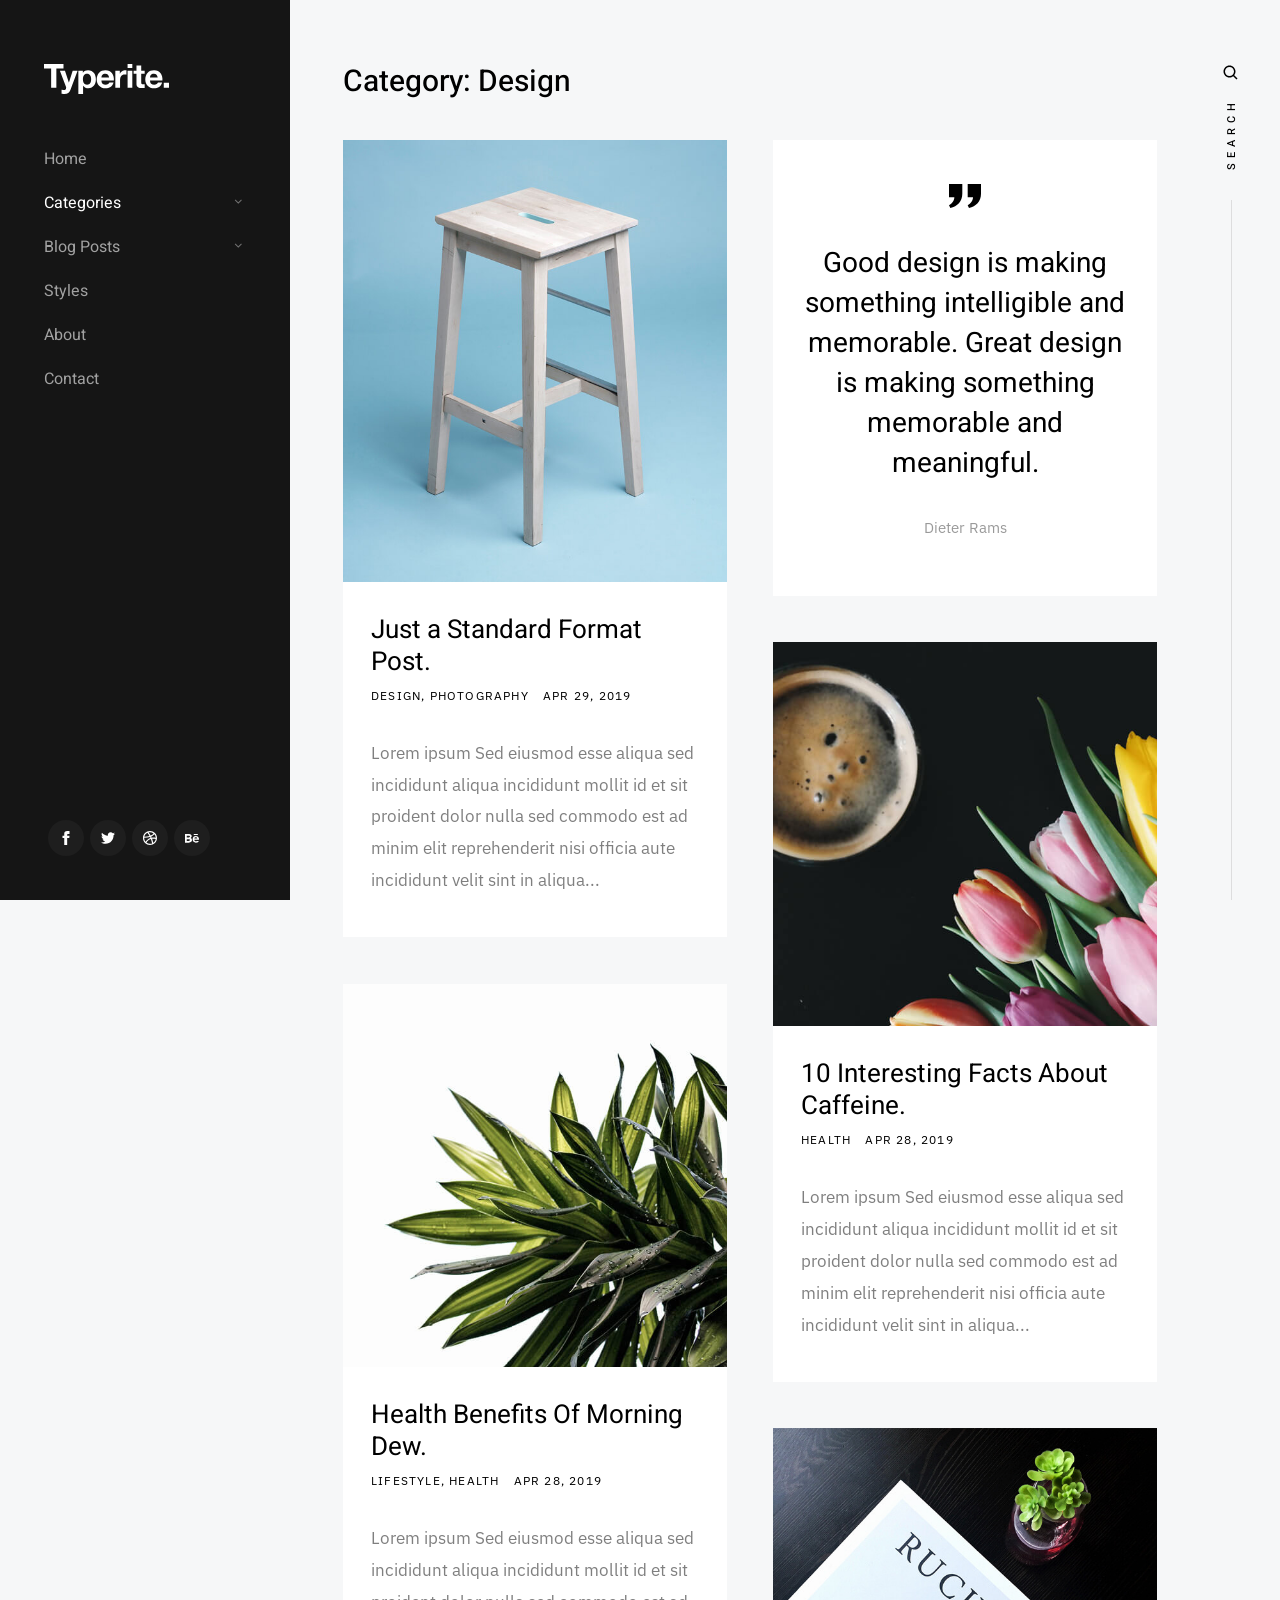
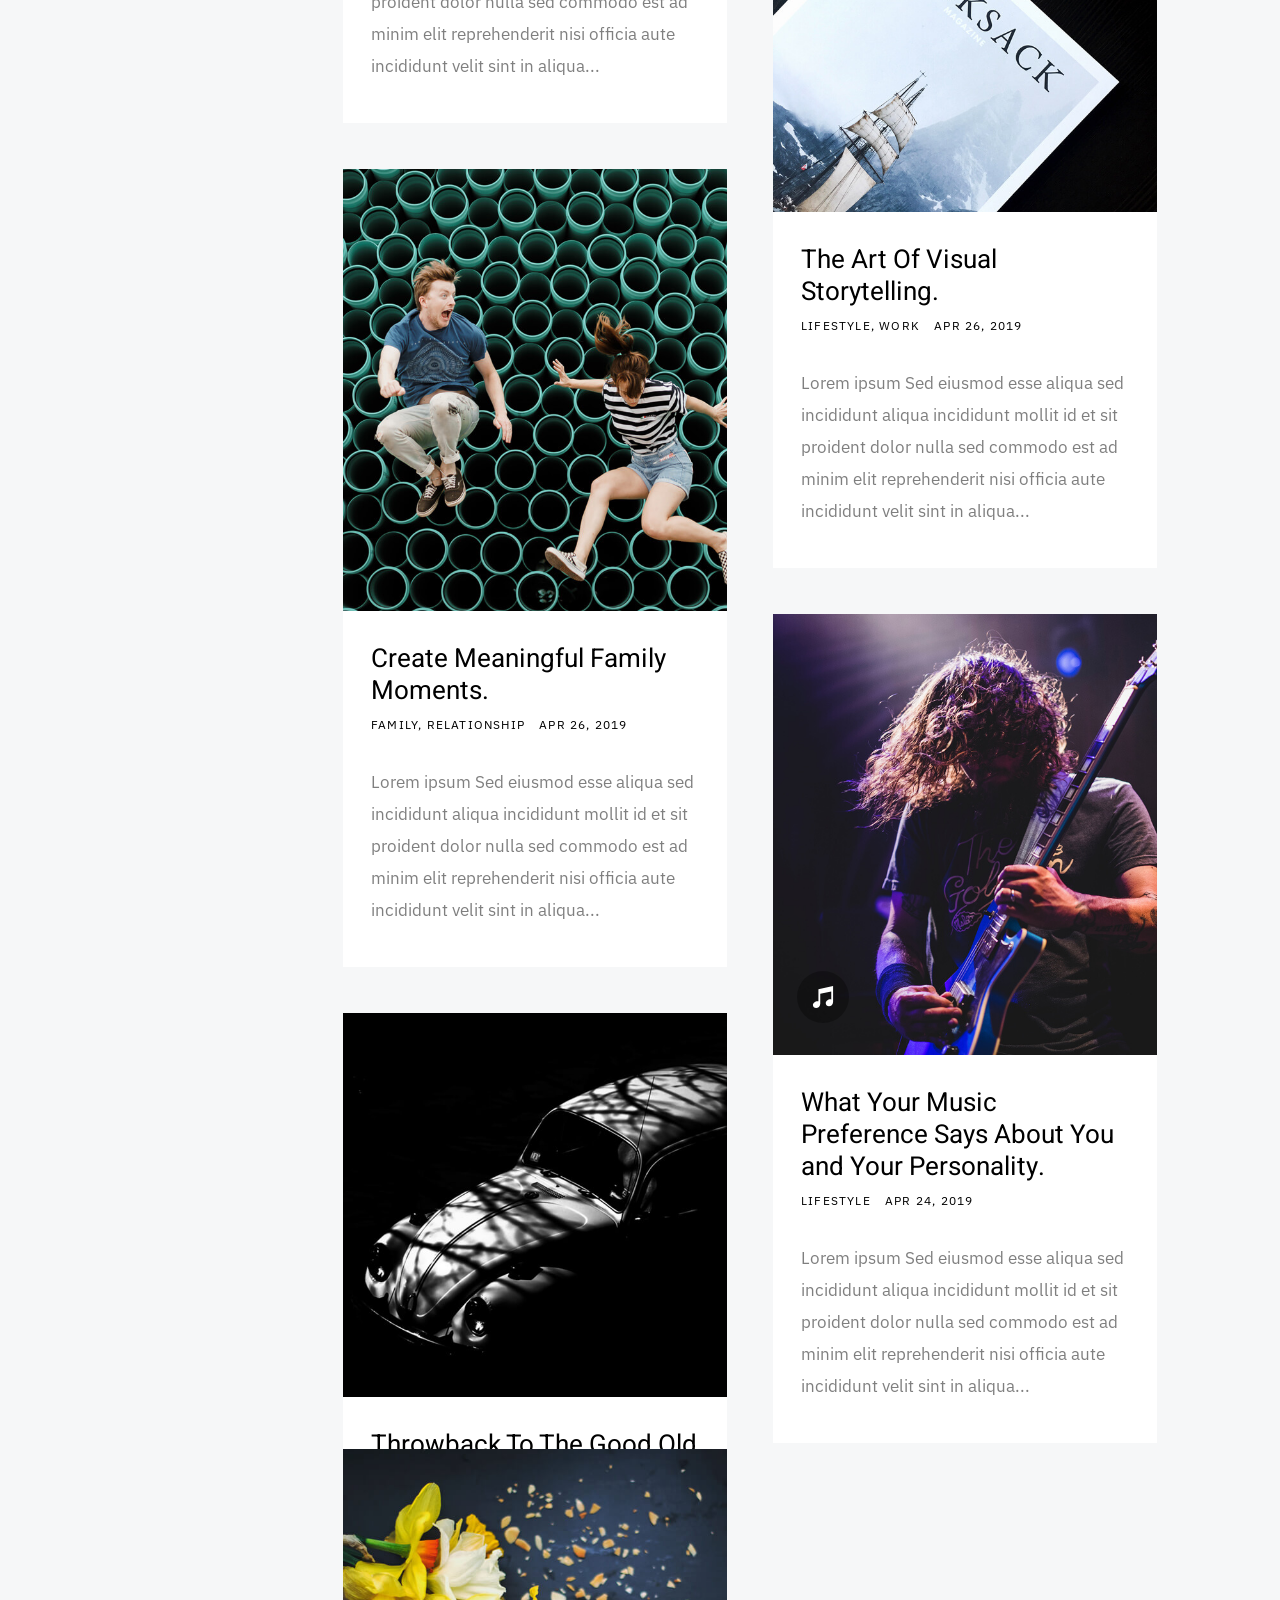
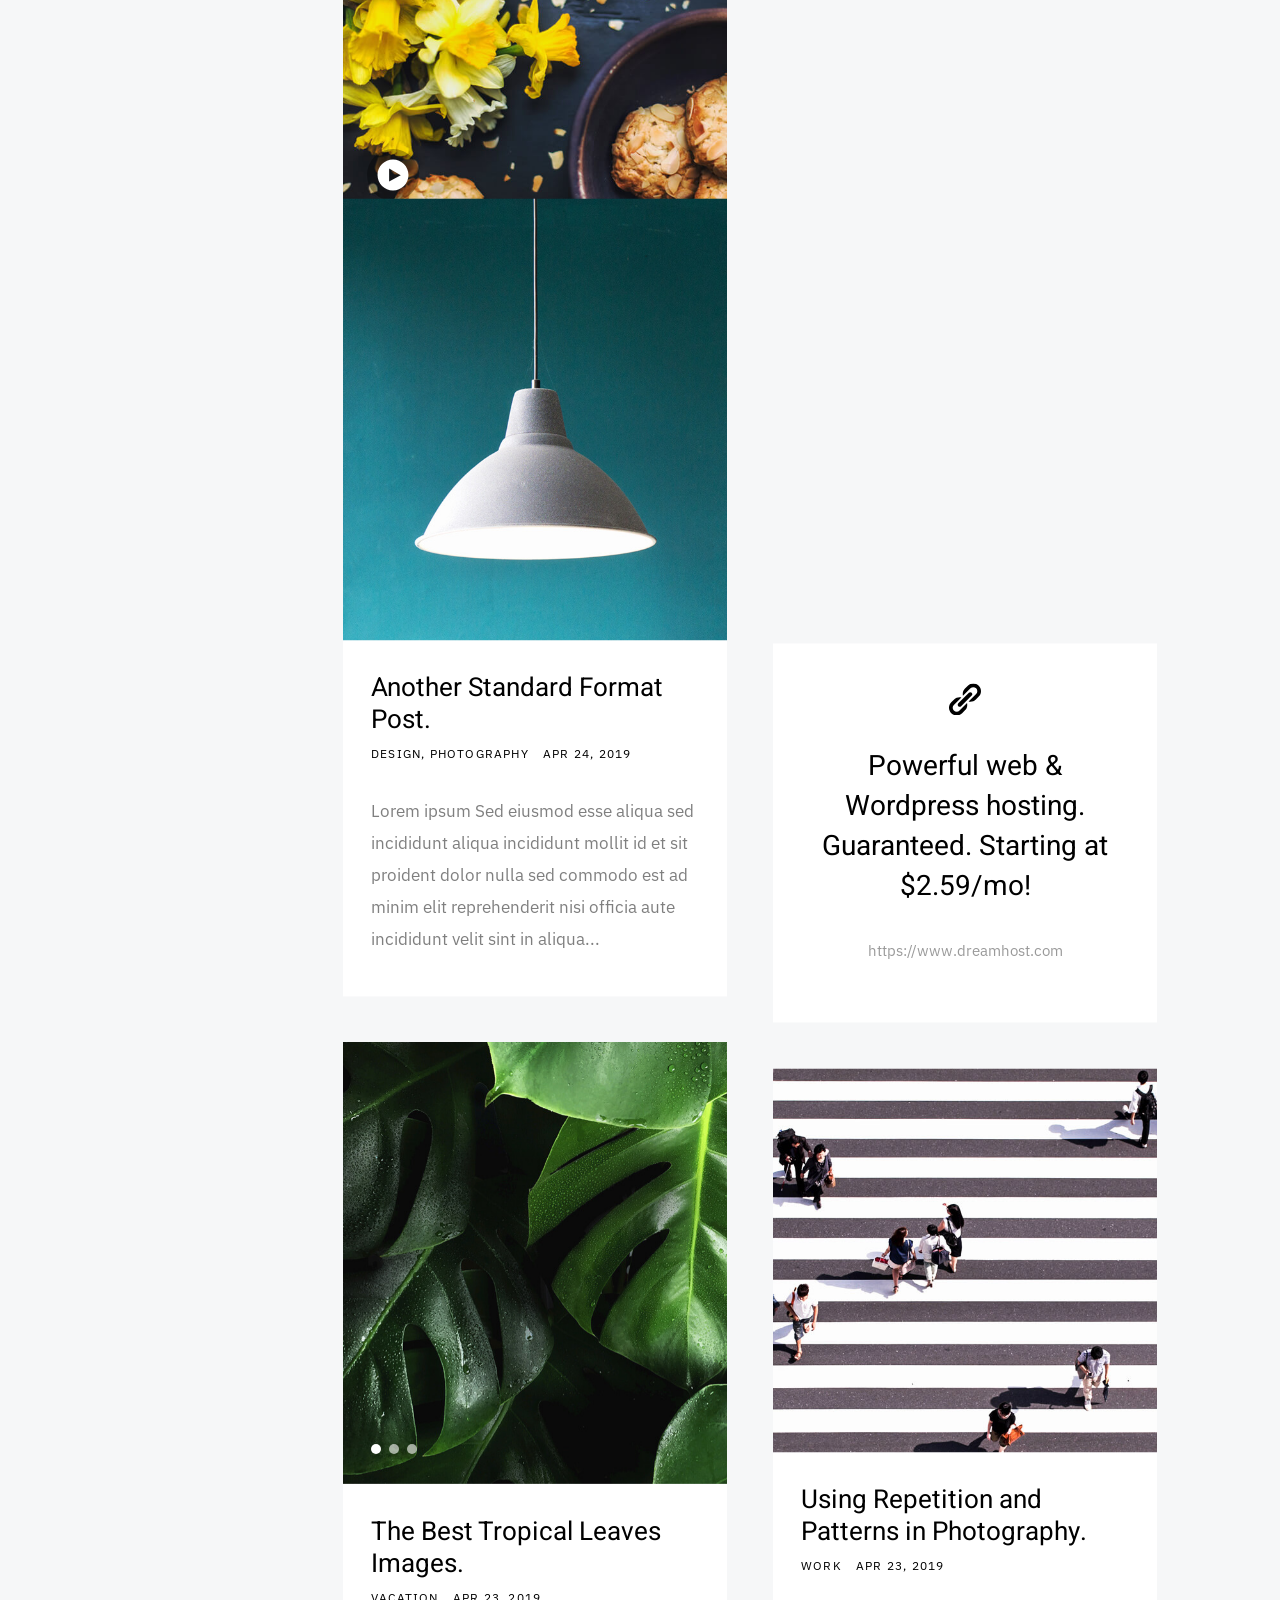
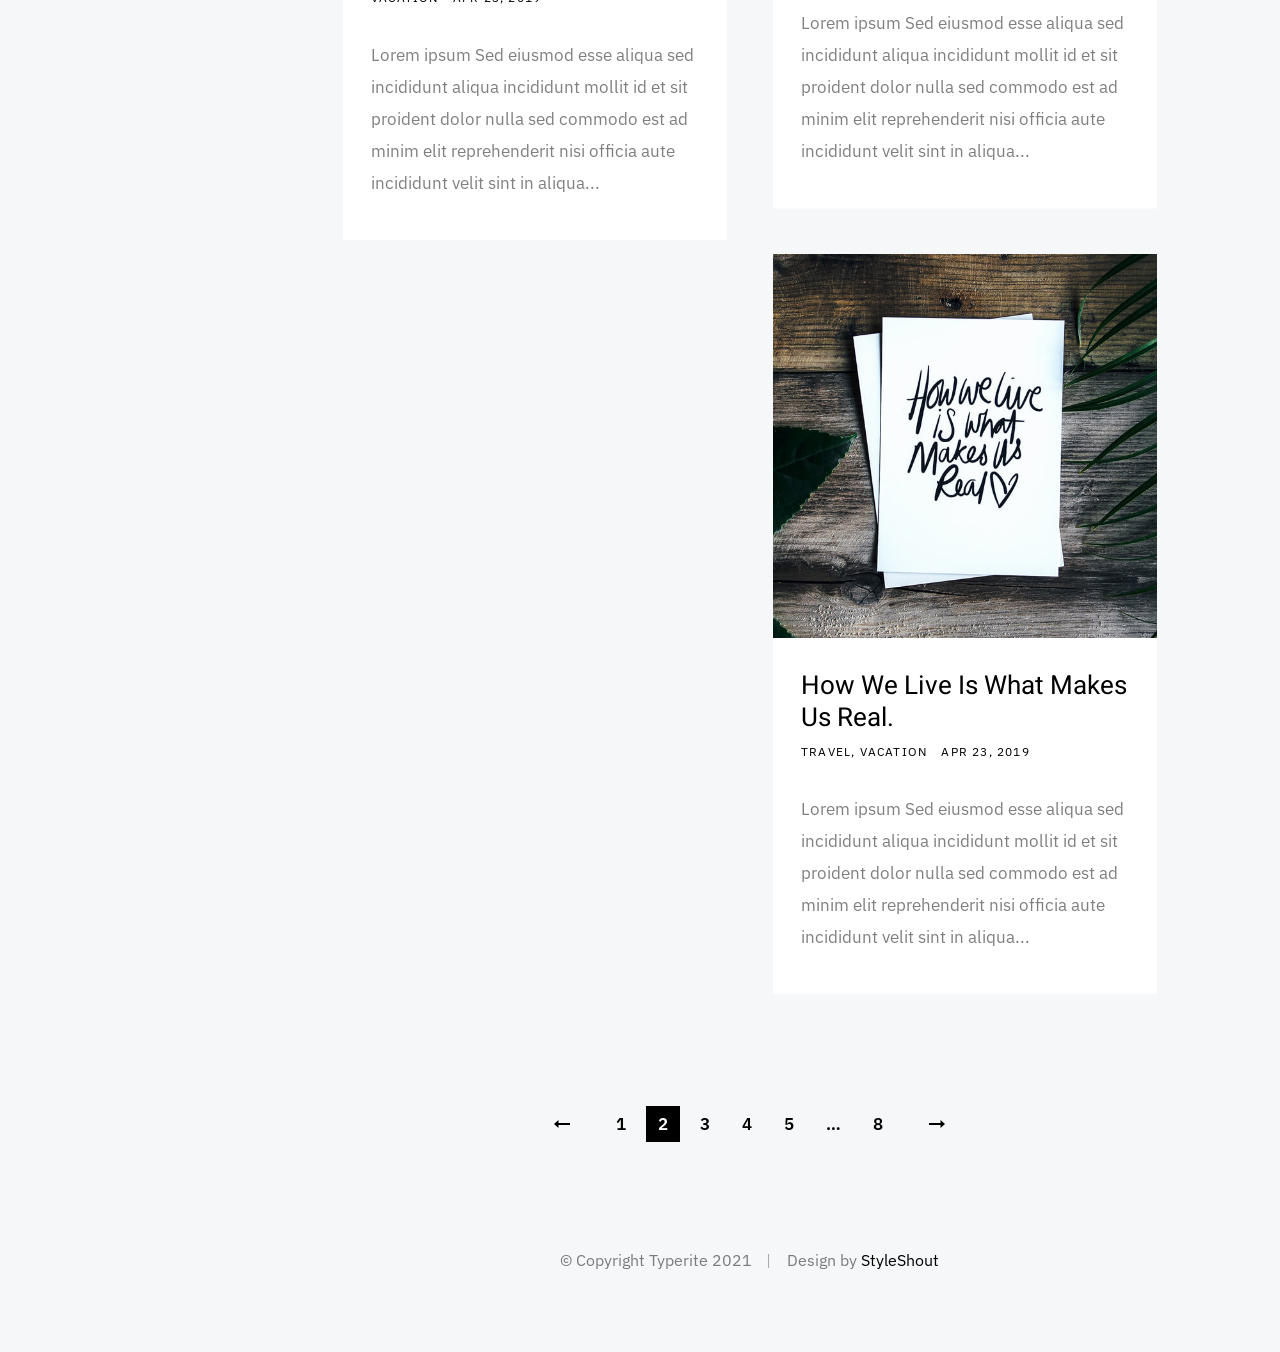
==== commit 067fe543: "Title: Clean up HTML files by removing empty lines and fixing tag indentation Key features implement" ====
--- a/index.html
+++ b/index.html
@@ -2,17 +2,14 @@
 <html class="no-js" lang="en">
 	<head>
 		<meta charset="utf-8">
-		<title>
-			Categories - Typerite
-		</title>
+		<title>Categories - Typerite</title>
 		<meta name="description" content="">
 		<meta name="author" content="">
 		<meta name="viewport" content="width=device-width, initial-scale=1">
 		<link rel="stylesheet" href="css/base.css">
 		<link rel="stylesheet" href="css/vendor.css">
 		<link rel="stylesheet" href="css/main.css">
-		<script src="js/modernizr.js">
-		</script>
+		<script src="js/modernizr.js"></script>
 		<link rel="apple-touch-icon" sizes="180x180" href="apple-touch-icon.png">
 		<link rel="icon" type="image/png" sizes="32x32" href="favicon-32x32.png">
 		<link rel="icon" type="image/png" sizes="16x16" href="favicon-16x16.png">
@@ -21,12 +18,9 @@
 	<body>
 		<div id="preloader">
 			<div id="loader" class="dots-fade">
-				<div>
-				</div>
-				<div>
-				</div>
-				<div>
-				</div>
+				<div></div>
+				<div></div>
+				<div></div>
 			</div>
 		</div>
 		<div id="top" class="s-wrap site-wrapper">
@@ -40,192 +34,99 @@
 				</div>
 				<nav class="header__nav-wrap">
 					<ul class="header__nav">
-						<li>
-							<a href="index.html" title="">
-								Home
-							</a>
-						</li>
+						<li><a href="index.html" title="">Home</a></li>
 						<li class="has-children current">
-							<a href="#0" title="">
-								Categories
-							</a>
+							<a href="#0" title="">Categories</a>
 							<ul class="sub-menu">
-								<li>
-									<a href="category.html">
-										Lifestyle
-									</a>
-								</li>
-								<li>
-									<a href="category.html">
-										Health
-									</a>
-								</li>
-								<li>
-									<a href="category.html">
-										Family
-									</a>
-								</li>
-								<li>
-									<a href="category.html">
-										Management
-									</a>
-								</li>
-								<li>
-									<a href="category.html">
-										Travel
-									</a>
-								</li>
-								<li>
-									<a href="category.html">
-										Work
-									</a>
-								</li>
+								<li><a href="category.html">Lifestyle</a></li>
+								<li><a href="category.html">Health</a></li>
+								<li><a href="category.html">Family</a></li>
+								<li><a href="category.html">Management</a></li>
+								<li><a href="category.html">Travel</a></li>
+								<li><a href="category.html">Work</a></li>
 							</ul>
 						</li>
 						<li class="has-children">
-							<a href="#0" title="">
-								Blog Posts
-							</a>
+							<a href="#0" title="">Blog Posts</a>
 							<ul class="sub-menu">
-								<li>
-									<a href="single-video.html">
-										Video Post
-									</a>
-								</li>
-								<li>
-									<a href="single-audio.html">
-										Audio Post
-									</a>
-								</li>
-								<li>
-									<a href="single-gallery.html">
-										Gallery Post
-									</a>
-								</li>
-								<li>
-									<a href="single-standard.html">
-										Standard Post
-									</a>
-								</li>
+								<li><a href="single-video.html">Video Post</a></li>
+								<li><a href="single-audio.html">Audio Post</a></li>
+								<li><a href="single-gallery.html">Gallery Post</a></li>
+								<li><a href="single-standard.html">Standard Post</a></li>
 							</ul>
 						</li>
-						<li>
-							<a href="styles.html" title="">
-								Styles
-							</a>
-						</li>
-						<li>
-							<a href="page-about.html" title="">
-								About
-							</a>
-						</li>
-						<li>
-							<a href="page-contact.html" title="">
-								Contact
-							</a>
-						</li>
+						<li><a href="styles.html" title="">Styles</a></li>
+						<li><a href="page-about.html" title="">About</a></li>
+						<li><a href="page-contact.html" title="">Contact</a></li>
 					</ul>
 					<ul class="header__social">
 						<li class="ss-facebook">
 							<a href="https://facebook.com/">
-								<span class="screen-reader-text">
-									Facebook
-								</span>
+								<span class="screen-reader-text">Facebook</span>
 							</a>
 						</li>
 						<li class="ss-twitter">
 							<a href="#0">
-								<span class="screen-reader-text">
-									Twitter
-								</span>
+								<span class="screen-reader-text">Twitter</span>
 							</a>
 						</li>
 						<li class="ss-dribbble">
 							<a href="#0">
-								<span class="screen-reader-text">
-									Instagram
-								</span>
+								<span class="screen-reader-text">Instagram</span>
 							</a>
 						</li>
 						<li class="ss-behance">
 							<a href="#0">
-								<span class="screen-reader-text">
-									Behance
-								</span>
+								<span class="screen-reader-text">Behance</span>
 							</a>
 						</li>
 					</ul>
 				</nav>
 				<a href="#0" class="header__menu-toggle">
-					<span>
-						Menu
-					</span>
+					<span>Menu</span>
 				</a>
 			</header>
 			<div class="s-search">
 				<div class="search-block">
 					<form role="search" method="get" class="search-form" action="#">
 						<label>
-							<span class="hide-content">
-								Search for:
-							</span>
+							<span class="hide-content">Search for:</span>
 							<input type="search" class="search-field" placeholder="Type Keywords" value="" name="s" title="Search for:" autocomplete="off">
 						</label>
 						<input type="submit" class="search-submit" value="Search">
 					</form>
-					<a href="#0" title="Close Search" class="search-close">
-						Close
-					</a>
+					<a href="#0" title="Close Search" class="search-close">Close</a>
 				</div>
 				<a href="#0" class="search-trigger">
-					<svg xmlns="http://www.w3.org/2000/svg" width="24" height="24" viewBox="0 0 24 24" style="fill:rgba(0, 0, 0, 1);transform:;-ms-filter:">
-						<path d="M10,18c1.846,0,3.543-0.635,4.897-1.688l4.396,4.396l1.414-1.414l-4.396-4.396C17.365,13.543,18,11.846,18,10 c0-4.411-3.589-8-8-8s-8,3.589-8,8S5.589,18,10,18z M10,4c3.309,0,6,2.691,6,6s-2.691,6-6,6s-6-2.691-6-6S6.691,4,10,4z">
-						</path>
-					</svg>
-					<span>
-						Search
-					</span>
+					<svg xmlns="http://www.w3.org/2000/svg" width="24" height="24" viewBox="0 0 24 24" style="fill:rgba(0, 0, 0, 1);transform:;-ms-filter:"><path d="M10,18c1.846,0,3.543-0.635,4.897-1.688l4.396,4.396l1.414-1.414l-4.396-4.396C17.365,13.543,18,11.846,18,10 c0-4.411-3.589-8-8-8s-8,3.589-8,8S5.589,18,10,18z M10,4c3.309,0,6,2.691,6,6s-2.691,6-6,6s-6-2.691-6-6S6.691,4,10,4z"></path></svg>
+					<span>Search</span>
 				</a>
-				<span class="search-line">
-				</span>
+				<span class="search-line"></span>
 			</div>
 			<div class="s-content">
 				<header class="listing-header">
-					<h1 class="h2">
-						Category: Design
-					</h1>
+					<h1 class="h2">Category: Design</h1>
 				</header>
 				<div class="masonry-wrap">
 					<div class="masonry">
-						<div class="grid-sizer">
-						</div>
-						<article class="masonry__brick entry format-standard animate-this">
-							<div class="entry__thumb">
-								<a href="single-standard.html" class="entry__thumb-link">
-									<img src="images/thumbs/masonry/woodcraft-600.jpg" 
-                                        srcset="images/thumbs/masonry/woodcraft-600.jpg 1x, images/thumbs/masonry/woodcraft-1200.jpg 2x" alt="">
-								</a>
-							</div>
-							<div class="entry__text">
-								<div class="entry__header">
-									<h2 class="entry__title">
-										<a href="single-standard.html">
-											Just a Standard Format Post.
-										</a>
-									</h2>
-									<div class="entry__meta">
-										<span class="entry__meta-cat">
-											<a href="category.html">
-												Design
-											</a>
-											<a href="category.html">
-												Photography
-											</a>
-										</span>
-										<span class="entry__meta-date">
-											<a href="single-standard.html">
-												Apr 29, 2019
-											</a>
+						<div class="grid-sizer"></div>
+						<article class="masonry__brick entry format-standard animate-this">
+							<div class="entry__thumb">
+								<a href="single-standard.html" class="entry__thumb-link">
+									<img src="images/thumbs/masonry/woodcraft-600.jpg"
+									srcset="images/thumbs/masonry/woodcraft-600.jpg 1x, images/thumbs/masonry/woodcraft-1200.jpg 2x" alt="">
+								</a>
+							</div>
+							<div class="entry__text">
+								<div class="entry__header">
+									<h2 class="entry__title"><a href="single-standard.html">Just a Standard Format Post.</a></h2>
+									<div class="entry__meta">
+										<span class="entry__meta-cat">
+											<a href="category.html">Design</a>
+											<a href="category.html">Photography</a>
+										</span>
+										<span class="entry__meta-date">
+											<a href="single-standard.html">Apr 29, 2019</a>
 										</span>
 									</div>
 								</div>
@@ -239,150 +140,108 @@
 						<article class="masonry__brick entry format-quote animate-this">
 							<div class="entry__thumb">
 								<blockquote>
-									<p>
-										Good design is making something intelligible and memorable. Great design is making something memorable and meaningful.
-									</p>
-									<cite>
-										Dieter Rams
-									</cite>
+									<p>Good design is making something intelligible and memorable. Great design is making something memorable and meaningful.</p>
+									<cite>Dieter Rams</cite>
 								</blockquote>
 							</div>
 						</article>
 						<article class="masonry__brick entry format-standard animate-this">
 							<div class="entry__thumb">
 								<a href="single-standard.html" class="entry__thumb-link">
-									<img src="images/thumbs/masonry/tulips-600.jpg" 
-                                        srcset="images/thumbs/masonry/tulips-600.jpg 1x, images/thumbs/masonry/tulips-1200.jpg 2x" alt="">
-								</a>
-							</div>
-							<div class="entry__text">
-								<div class="entry__header">
-									<h2 class="entry__title">
-										<a href="single-standard.html">
-											10 Interesting Facts About Caffeine.
-										</a>
-									</h2>
-									<div class="entry__meta">
-										<span class="entry__meta-cat">
-											<a href="category.html">
-												Health
-											</a>
-										</span>
-										<span class="entry__meta-date">
-											<a href="single-standard.html">
-												Apr 28, 2019
-											</a>
-										</span>
-									</div>
-								</div>
-								<div class="entry__excerpt">
-									<p>
-										Lorem ipsum Sed eiusmod esse aliqua sed incididunt aliqua incididunt mollit id et sit proident dolor nulla sed commodo est ad minim elit reprehenderit nisi officia aute incididunt velit sint in aliqua...
-									</p>
-								</div>
-							</div>
-						</article>
-						<article class="masonry__brick entry format-standard animate-this">
-							<div class="entry__thumb">
-								<a href="single-standard.html" class="entry__thumb-link">
-									<img src="images/thumbs/masonry/dew-600.jpg" 
-                                        srcset="images/thumbs/masonry/dew-600.jpg 1x, images/thumbs/masonry/dew-1200.jpg 2x" alt="">
-								</a>
-							</div>
-							<div class="entry__text">
-								<div class="entry__header">
-									<h2 class="entry__title">
-										<a href="single-standard.html">
-											Health Benefits Of Morning Dew.
-										</a>
-									</h2>
-									<div class="entry__meta">
-										<span class="entry__meta-cat">
-											<a href="category.html">
-												Lifestyle
-											</a>
-											<a href="category.html">
-												Health
-											</a>
-										</span>
-										<span class="entry__meta-date">
-											<a href="single-standard.html">
-												Apr 28, 2019
-											</a>
-										</span>
-									</div>
-								</div>
-								<div class="entry__excerpt">
-									<p>
-										Lorem ipsum Sed eiusmod esse aliqua sed incididunt aliqua incididunt mollit id et sit proident dolor nulla sed commodo est ad minim elit reprehenderit nisi officia aute incididunt velit sint in aliqua...
-									</p>
-								</div>
-							</div>
-						</article>
-						<article class="masonry__brick entry format-standard animate-this">
-							<div class="entry__thumb">
-								<a href="single-standard.html" class="entry__thumb-link">
-									<img src="images/thumbs/masonry/rucksack-600.jpg" 
-                                            srcset="images/thumbs/masonry/rucksack-600.jpg 1x, images/thumbs/masonry/rucksack-1200.jpg 2x" alt="">
-								</a>
-							</div>
-							<div class="entry__text">
-								<div class="entry__header">
-									<h2 class="entry__title">
-										<a href="single-standard.html">
-											The Art Of Visual Storytelling.
-										</a>
-									</h2>
-									<div class="entry__meta">
-										<span class="entry__meta-cat">
-											<a href="category.html">
-												Lifestyle
-											</a>
-											<a href="category.html">
-												Work
-											</a>
-										</span>
-										<span class="entry__meta-date">
-											<a href="single-standard.html">
-												Apr 26, 2019
-											</a>
-										</span>
-									</div>
-								</div>
-								<div class="entry__excerpt">
-									<p>
-										Lorem ipsum Sed eiusmod esse aliqua sed incididunt aliqua incididunt mollit id et sit proident dolor nulla sed commodo est ad minim elit reprehenderit nisi officia aute incididunt velit sint in aliqua...
-									</p>
-								</div>
-							</div>
-						</article>
-						<article class="masonry__brick entry format-standard animate-this">
-							<div class="entry__thumb">
-								<a href="single-standard.html" class="entry__thumb-link">
-									<img src="images/thumbs/masonry/jump-600.jpg" 
-                                        srcset="images/thumbs/masonry/jump-600.jpg 1x, images/thumbs/masonry/jump-1200.jpg 2x" alt="">
-								</a>
-							</div>
-							<div class="entry__text">
-								<div class="entry__header">
-									<h2 class="entry__title">
-										<a href="single-standard.html">
-											Create Meaningful Family Moments.
-										</a>
-									</h2>
-									<div class="entry__meta">
-										<span class="entry__meta-cat">
-											<a href="category.html">
-												Family
-											</a>
-											<a href="category.html">
-												Relationship
-											</a>
-										</span>
-										<span class="entry__meta-date">
-											<a href="single-standard.html">
-												Apr 26, 2019
-											</a>
+									<img src="images/thumbs/masonry/tulips-600.jpg"
+									srcset="images/thumbs/masonry/tulips-600.jpg 1x, images/thumbs/masonry/tulips-1200.jpg 2x" alt="">
+								</a>
+							</div>
+							<div class="entry__text">
+								<div class="entry__header">
+									<h2 class="entry__title"><a href="single-standard.html">10 Interesting Facts About Caffeine.</a></h2>
+									<div class="entry__meta">
+										<span class="entry__meta-cat">
+											<a href="category.html">Health</a>
+										</span>
+										<span class="entry__meta-date">
+											<a href="single-standard.html">Apr 28, 2019</a>
+										</span>
+									</div>
+								</div>
+								<div class="entry__excerpt">
+									<p>
+										Lorem ipsum Sed eiusmod esse aliqua sed incididunt aliqua incididunt mollit id et sit proident dolor nulla sed commodo est ad minim elit reprehenderit nisi officia aute incididunt velit sint in aliqua...
+									</p>
+								</div>
+							</div>
+						</article>
+						<article class="masonry__brick entry format-standard animate-this">
+							<div class="entry__thumb">
+								<a href="single-standard.html" class="entry__thumb-link">
+									<img src="images/thumbs/masonry/dew-600.jpg"
+									srcset="images/thumbs/masonry/dew-600.jpg 1x, images/thumbs/masonry/dew-1200.jpg 2x" alt="">
+								</a>
+							</div>
+							<div class="entry__text">
+								<div class="entry__header">
+									<h2 class="entry__title"><a href="single-standard.html">Health Benefits Of Morning Dew.</a></h2>
+									<div class="entry__meta">
+										<span class="entry__meta-cat">
+											<a href="category.html">Lifestyle</a>
+											<a href="category.html">Health</a>
+										</span>
+										<span class="entry__meta-date">
+											<a href="single-standard.html">Apr 28, 2019</a>
+										</span>
+									</div>
+								</div>
+								<div class="entry__excerpt">
+									<p>
+										Lorem ipsum Sed eiusmod esse aliqua sed incididunt aliqua incididunt mollit id et sit proident dolor nulla sed commodo est ad minim elit reprehenderit nisi officia aute incididunt velit sint in aliqua...
+									</p>
+								</div>
+							</div>
+						</article>
+						<article class="masonry__brick entry format-standard animate-this">
+							<div class="entry__thumb">
+								<a href="single-standard.html" class="entry__thumb-link">
+									<img src="images/thumbs/masonry/rucksack-600.jpg"
+									srcset="images/thumbs/masonry/rucksack-600.jpg 1x, images/thumbs/masonry/rucksack-1200.jpg 2x" alt="">
+								</a>
+							</div>
+							<div class="entry__text">
+								<div class="entry__header">
+									<h2 class="entry__title"><a href="single-standard.html">The Art Of Visual Storytelling.</a></h2>
+									<div class="entry__meta">
+										<span class="entry__meta-cat">
+											<a href="category.html">Lifestyle</a>
+											<a href="category.html">Work</a>
+										</span>
+										<span class="entry__meta-date">
+											<a href="single-standard.html">Apr 26, 2019</a>
+										</span>
+									</div>
+								</div>
+								<div class="entry__excerpt">
+									<p>
+										Lorem ipsum Sed eiusmod esse aliqua sed incididunt aliqua incididunt mollit id et sit proident dolor nulla sed commodo est ad minim elit reprehenderit nisi officia aute incididunt velit sint in aliqua...
+									</p>
+								</div>
+							</div>
+						</article>
+						<article class="masonry__brick entry format-standard animate-this">
+							<div class="entry__thumb">
+								<a href="single-standard.html" class="entry__thumb-link">
+									<img src="images/thumbs/masonry/jump-600.jpg"
+									srcset="images/thumbs/masonry/jump-600.jpg 1x, images/thumbs/masonry/jump-1200.jpg 2x" alt="">
+								</a>
+							</div>
+							<div class="entry__text">
+								<div class="entry__header">
+									<h2 class="entry__title"><a href="single-standard.html">Create Meaningful Family Moments.</a></h2>
+									<div class="entry__meta">
+										<span class="entry__meta-cat">
+											<a href="category.html">Family</a>
+											<a href="category.html">Relationship</a>
+										</span>
+										<span class="entry__meta-date">
+											<a href="single-standard.html">Apr 26, 2019</a>
 										</span>
 									</div>
 								</div>
@@ -396,61 +255,45 @@
 						<article class="masonry__brick entry format-audio animate-this">
 							<div class="entry__thumb">
 								<a href="single-audio.html" class="entry__thumb-link">
-									<img src="images/thumbs/masonry/guitarist-600.jpg" 
-                                        srcset="images/thumbs/masonry/guitarist-600.jpg 1x, images/thumbs/masonry/guitarist-1200.jpg 2x" alt="">
-								</a>
-							</div>
-							<div class="entry__text">
-								<div class="entry__header">
-									<h2 class="entry__title">
-										<a href="single-audio.html">
-											What Your Music Preference Says About You and Your Personality.
-										</a>
-									</h2>
-									<div class="entry__meta">
-										<span class="entry__meta-cat">
-											<a href="category.html">
-												Lifestyle
-											</a>
-										</span>
-										<span class="entry__meta-date">
-											<a href="single-standard.html">
-												Apr 24, 2019
-											</a>
-										</span>
-									</div>
-								</div>
-								<div class="entry__excerpt">
-									<p>
-										Lorem ipsum Sed eiusmod esse aliqua sed incididunt aliqua incididunt mollit id et sit proident dolor nulla sed commodo est ad minim elit reprehenderit nisi officia aute incididunt velit sint in aliqua...
-									</p>
-								</div>
-							</div>
-						</article>
-						<article class="masonry__brick entry format-standard animate-this">
-							<div class="entry__thumb">
-								<a href="single-standard.html" class="entry__thumb-link">
-									<img src="images/thumbs/masonry/beetle-600.jpg" 
-                                        srcset="images/thumbs/masonry/beetle-600.jpg 1x, images/thumbs/masonry/beetle-1200.jpg 2x" alt="">
-								</a>
-							</div>
-							<div class="entry__text">
-								<div class="entry__header">
-									<h2 class="entry__title">
-										<a href="single-standard.html">
-											Throwback To The Good Old Days.
-										</a>
-									</h2>
-									<div class="entry__meta">
-										<span class="entry__meta-cat">
-											<a href="category.html">
-												Lifestyle
-											</a>
-										</span>
-										<span class="entry__meta-date">
-											<a href="single-standard.html">
-												Apr 24, 2019
-											</a>
+									<img src="images/thumbs/masonry/guitarist-600.jpg"
+									srcset="images/thumbs/masonry/guitarist-600.jpg 1x, images/thumbs/masonry/guitarist-1200.jpg 2x" alt="">
+								</a>
+							</div>
+							<div class="entry__text">
+								<div class="entry__header">
+									<h2 class="entry__title"><a href="single-audio.html">What Your Music Preference Says About You and Your Personality.</a></h2>
+									<div class="entry__meta">
+										<span class="entry__meta-cat">
+											<a href="category.html">Lifestyle</a>
+										</span>
+										<span class="entry__meta-date">
+											<a href="single-standard.html">Apr 24, 2019</a>
+										</span>
+									</div>
+								</div>
+								<div class="entry__excerpt">
+									<p>
+										Lorem ipsum Sed eiusmod esse aliqua sed incididunt aliqua incididunt mollit id et sit proident dolor nulla sed commodo est ad minim elit reprehenderit nisi officia aute incididunt velit sint in aliqua...
+									</p>
+								</div>
+							</div>
+						</article>
+						<article class="masonry__brick entry format-standard animate-this">
+							<div class="entry__thumb">
+								<a href="single-standard.html" class="entry__thumb-link">
+									<img src="images/thumbs/masonry/beetle-600.jpg"
+									srcset="images/thumbs/masonry/beetle-600.jpg 1x, images/thumbs/masonry/beetle-1200.jpg 2x" alt="">
+								</a>
+							</div>
+							<div class="entry__text">
+								<div class="entry__header">
+									<h2 class="entry__title"><a href="single-standard.html">Throwback To The Good Old Days.</a></h2>
+									<div class="entry__meta">
+										<span class="entry__meta-cat">
+											<a href="category.html">Lifestyle</a>
+										</span>
+										<span class="entry__meta-date">
+											<a href="single-standard.html">Apr 24, 2019</a>
 										</span>
 									</div>
 								</div>
@@ -464,67 +307,47 @@
 						<article class="masonry__brick entry format-video animate-this">
 							<div class="entry__thumb video-image">
 								<a href="https://player.vimeo.com/video/117310401?color=339989&title=0&byline=0&portrait=0" data-lity class="entry__thumb-link">
-									<img src="images/thumbs/masonry/cookies-600.jpg" 
-                                        srcset="images/thumbs/masonry/cookies-600.jpg 1x, images/thumbs/masonry/cookies-1200.jpg 2x" alt="">
-								</a>
-							</div>
-							<div class="entry__text">
-								<div class="entry__header">
-									<h2 class="entry__title">
-										<a href="single-video.html">
-											No Sugar Oatmeal Cookies.
-										</a>
-									</h2>
-									<div class="entry__meta">
-										<span class="entry__meta-cat">
-											<a href="category.html">
-												Lifestyle
-											</a>
-											<a href="category.html">
-												Health
-											</a>
-										</span>
-										<span class="entry__meta-date">
-											<a href="single-standard.html">
-												Apr 24, 2019
-											</a>
-										</span>
-									</div>
-								</div>
-								<div class="entry__excerpt">
-									<p>
-										Lorem ipsum Sed eiusmod esse aliqua sed incididunt aliqua incididunt mollit id et sit proident dolor nulla sed commodo est ad minim elit reprehenderit nisi officia aute incididunt velit sint in aliqua...
-									</p>
-								</div>
-							</div>
-						</article>
-						<article class="masonry__brick entry format-standard animate-this">
-							<div class="entry__thumb">
-								<a href="single-standard.html" class="entry__thumb-link">
-									<img src="images/thumbs/masonry/lamp-600.jpg" 
-                                        srcset="images/thumbs/masonry/lamp-600.jpg 1x, images/thumbs/masonry/lamp-1200.jpg 2x" alt="">
-								</a>
-							</div>
-							<div class="entry__text">
-								<div class="entry__header">
-									<h2 class="entry__title">
-										<a href="single-standard.html">
-											Another Standard Format Post.
-										</a>
-									</h2>
-									<div class="entry__meta">
-										<span class="entry__meta-cat">
-											<a href="category.html">
-												Design
-											</a>
-											<a href="category.html">
-												Photography
-											</a>
-										</span>
-										<span class="entry__meta-date">
-											<a href="single-standard.html">
-												Apr 24, 2019
-											</a>
+									<img src="images/thumbs/masonry/cookies-600.jpg"
+									srcset="images/thumbs/masonry/cookies-600.jpg 1x, images/thumbs/masonry/cookies-1200.jpg 2x" alt="">
+								</a>
+							</div>
+							<div class="entry__text">
+								<div class="entry__header">
+									<h2 class="entry__title"><a href="single-video.html">No Sugar Oatmeal Cookies.</a></h2>
+									<div class="entry__meta">
+										<span class="entry__meta-cat">
+											<a href="category.html">Lifestyle</a>
+											<a href="category.html">Health</a>
+										</span>
+										<span class="entry__meta-date">
+											<a href="single-standard.html">Apr 24, 2019</a>
+										</span>
+									</div>
+								</div>
+								<div class="entry__excerpt">
+									<p>
+										Lorem ipsum Sed eiusmod esse aliqua sed incididunt aliqua incididunt mollit id et sit proident dolor nulla sed commodo est ad minim elit reprehenderit nisi officia aute incididunt velit sint in aliqua...
+									</p>
+								</div>
+							</div>
+						</article>
+						<article class="masonry__brick entry format-standard animate-this">
+							<div class="entry__thumb">
+								<a href="single-standard.html" class="entry__thumb-link">
+									<img src="images/thumbs/masonry/lamp-600.jpg"
+									srcset="images/thumbs/masonry/lamp-600.jpg 1x, images/thumbs/masonry/lamp-1200.jpg 2x" alt="">
+								</a>
+							</div>
+							<div class="entry__text">
+								<div class="entry__header">
+									<h2 class="entry__title"><a href="single-standard.html">Another Standard Format Post.</a></h2>
+									<div class="entry__meta">
+										<span class="entry__meta-cat">
+											<a href="category.html">Design</a>
+											<a href="category.html">Photography</a>
+										</span>
+										<span class="entry__meta-date">
+											<a href="single-standard.html">Apr 24, 2019</a>
 										</span>
 									</div>
 								</div>
@@ -538,13 +361,9 @@
 						<article class="masonry__brick entry format-link animate-this">
 							<div class="entry__thumb">
 								<div class="link-wrap">
-									<h2>
-										Powerful web & Wordpress hosting. Guaranteed. Starting at $2.59/mo!
-									</h2>
+									<h2>Powerful web & Wordpress hosting. Guaranteed. Starting at $2.59/mo!</h2>
 									<cite>
-										<a target="_blank" href="https://www.dreamhost.com/r.cgi?287326">
-											https://www.dreamhost.com
-										</a>
+										<a target="_blank" href="https://www.dreamhost.com/r.cgi?287326">https://www.dreamhost.com</a>
 									</cite>
 								</div>
 							</div>
@@ -553,107 +372,81 @@
 							<div class="entry__thumb slider">
 								<div class="slider__slides">
 									<div class="slider__slide">
-										<img src="images/thumbs/masonry/gallery/slide-1-600.jpg" 
-                                            srcset="images/thumbs/masonry/gallery/slide-1-600.jpg 1x, images/thumbs/masonry/gallery/slide-1-1200.jpg 2x" alt="">
+										<img src="images/thumbs/masonry/gallery/slide-1-600.jpg"
+										srcset="images/thumbs/masonry/gallery/slide-1-600.jpg 1x, images/thumbs/masonry/gallery/slide-1-1200.jpg 2x" alt="">
 									</div>
 									<div class="slider__slide">
-										<img src="images/thumbs/masonry/gallery/slide-2-600.jpg" 
-                                            srcset="images/thumbs/masonry/gallery/slide-2-600.jpg 1x, images/thumbs/masonry/gallery/slide-2-1200.jpg 2x" alt="">
+										<img src="images/thumbs/masonry/gallery/slide-2-600.jpg"
+										srcset="images/thumbs/masonry/gallery/slide-2-600.jpg 1x, images/thumbs/masonry/gallery/slide-2-1200.jpg 2x" alt="">
 									</div>
 									<div class="slider__slide">
-										<img src="images/thumbs/masonry/gallery/slide-3-600.jpg" 
-                                            srcset="images/thumbs/masonry/gallery/slide-3-600.jpg 1x, images/thumbs/masonry/gallery/slide-3-1200.jpg 2x" alt="">
-									</div>
-								</div>
-							</div>
-							<div class="entry__text">
-								<div class="entry__header">
-									<h2 class="entry__title">
-										<a href="single-gallery.html">
-											The Best Tropical Leaves Images.
-										</a>
-									</h2>
-									<div class="entry__meta">
-										<span class="entry__meta-cat">
-											<a href="category.html">
-												Vacation
-											</a>
-										</span>
-										<span class="entry__meta-date">
-											<a href="single-standard.html">
-												Apr 23, 2019
-											</a>
-										</span>
-									</div>
-								</div>
-								<div class="entry__excerpt">
-									<p>
-										Lorem ipsum Sed eiusmod esse aliqua sed incididunt aliqua incididunt mollit id et sit proident dolor nulla sed commodo est ad minim elit reprehenderit nisi officia aute incididunt velit sint in aliqua...
-									</p>
-								</div>
-							</div>
-						</article>
-						<article class="masonry__brick entry format-standard animate-this">
-							<div class="entry__thumb">
-								<a href="single-standard.html" class="entry__thumb-link">
-									<img src="images/thumbs/masonry/walk-600.jpg" 
-                                        srcset="images/thumbs/masonry/walk-600.jpg 1x, images/thumbs/masonry/walk-1200.jpg 2x" alt="">
-								</a>
-							</div>
-							<div class="entry__text">
-								<div class="entry__header">
-									<h2 class="entry__title">
-										<a href="single-standard.html">
-											Using Repetition and Patterns in Photography.
-										</a>
-									</h2>
-									<div class="entry__meta">
-										<span class="entry__meta-cat">
-											<a href="category.html">
-												Work
-											</a>
-										</span>
-										<span class="entry__meta-date">
-											<a href="single-standard.html">
-												Apr 23, 2019
-											</a>
-										</span>
-									</div>
-								</div>
-								<div class="entry__excerpt">
-									<p>
-										Lorem ipsum Sed eiusmod esse aliqua sed incididunt aliqua incididunt mollit id et sit proident dolor nulla sed commodo est ad minim elit reprehenderit nisi officia aute incididunt velit sint in aliqua...
-									</p>
-								</div>
-							</div>
-						</article>
-						<article class="masonry__brick entry format-standard animate-this">
-							<div class="entry__thumb">
-								<a href="single-standard.html" class="entry__thumb-link">
-									<img src="images/thumbs/masonry/real-600.jpg" 
-                                        srcset="images/thumbs/masonry/real-600.jpg 1x, images/thumbs/masonry/real-1200.jpg 2x" alt="">
-								</a>
-							</div>
-							<div class="entry__text">
-								<div class="entry__header">
-									<h2 class="entry__title">
-										<a href="single-standard.html">
-											How We Live Is What Makes Us Real.
-										</a>
-									</h2>
-									<div class="entry__meta">
-										<span class="entry__meta-cat">
-											<a href="category.html">
-												Travel
-											</a>
-											<a href="category.html">
-												Vacation
-											</a>
-										</span>
-										<span class="entry__meta-date">
-											<a href="single-standard.html">
-												Apr 23, 2019
-											</a>
+										<img src="images/thumbs/masonry/gallery/slide-3-600.jpg"
+										srcset="images/thumbs/masonry/gallery/slide-3-600.jpg 1x, images/thumbs/masonry/gallery/slide-3-1200.jpg 2x" alt="">
+									</div>
+								</div>
+							</div>
+							<div class="entry__text">
+								<div class="entry__header">
+									<h2 class="entry__title"><a href="single-gallery.html">The Best Tropical Leaves Images.</a></h2>
+									<div class="entry__meta">
+										<span class="entry__meta-cat">
+											<a href="category.html">Vacation</a>
+										</span>
+										<span class="entry__meta-date">
+											<a href="single-standard.html">Apr 23, 2019</a>
+										</span>
+									</div>
+								</div>
+								<div class="entry__excerpt">
+									<p>
+										Lorem ipsum Sed eiusmod esse aliqua sed incididunt aliqua incididunt mollit id et sit proident dolor nulla sed commodo est ad minim elit reprehenderit nisi officia aute incididunt velit sint in aliqua...
+									</p>
+								</div>
+							</div>
+						</article>
+						<article class="masonry__brick entry format-standard animate-this">
+							<div class="entry__thumb">
+								<a href="single-standard.html" class="entry__thumb-link">
+									<img src="images/thumbs/masonry/walk-600.jpg"
+									srcset="images/thumbs/masonry/walk-600.jpg 1x, images/thumbs/masonry/walk-1200.jpg 2x" alt="">
+								</a>
+							</div>
+							<div class="entry__text">
+								<div class="entry__header">
+									<h2 class="entry__title"><a href="single-standard.html">Using Repetition and Patterns in Photography.</a></h2>
+									<div class="entry__meta">
+										<span class="entry__meta-cat">
+											<a href="category.html">Work</a>
+										</span>
+										<span class="entry__meta-date">
+											<a href="single-standard.html">Apr 23, 2019</a>
+										</span>
+									</div>
+								</div>
+								<div class="entry__excerpt">
+									<p>
+										Lorem ipsum Sed eiusmod esse aliqua sed incididunt aliqua incididunt mollit id et sit proident dolor nulla sed commodo est ad minim elit reprehenderit nisi officia aute incididunt velit sint in aliqua...
+									</p>
+								</div>
+							</div>
+						</article>
+						<article class="masonry__brick entry format-standard animate-this">
+							<div class="entry__thumb">
+								<a href="single-standard.html" class="entry__thumb-link">
+									<img src="images/thumbs/masonry/real-600.jpg"
+									srcset="images/thumbs/masonry/real-600.jpg 1x, images/thumbs/masonry/real-1200.jpg 2x" alt="">
+								</a>
+							</div>
+							<div class="entry__text">
+								<div class="entry__header">
+									<h2 class="entry__title"><a href="single-standard.html">How We Live Is What Makes Us Real.</a></h2>
+									<div class="entry__meta">
+										<span class="entry__meta-cat">
+											<a href="category.html">Travel</a>
+											<a href="category.html">Vacation</a>
+										</span>
+										<span class="entry__meta-date">
+											<a href="single-standard.html">Apr 23, 2019</a>
 										</span>
 									</div>
 								</div>
@@ -670,51 +463,15 @@
 					<div class="column large-full">
 						<nav class="pgn">
 							<ul>
-								<li>
-									<a class="pgn__prev" href="#0">
-										Prev
-									</a>
-								</li>
-								<li>
-									<a class="pgn__num" href="#0">
-										1
-									</a>
-								</li>
-								<li>
-									<span class="pgn__num current">
-										2
-									</span>
-								</li>
-								<li>
-									<a class="pgn__num" href="#0">
-										3
-									</a>
-								</li>
-								<li>
-									<a class="pgn__num" href="#0">
-										4
-									</a>
-								</li>
-								<li>
-									<a class="pgn__num" href="#0">
-										5
-									</a>
-								</li>
-								<li>
-									<span class="pgn__num dots">
-										…
-									</span>
-								</li>
-								<li>
-									<a class="pgn__num" href="#0">
-										8
-									</a>
-								</li>
-								<li>
-									<a class="pgn__next" href="#0">
-										Next
-									</a>
-								</li>
+								<li><a class="pgn__prev" href="#0">Prev</a></li>
+								<li><a class="pgn__num" href="#0">1</a></li>
+								<li><span class="pgn__num current">2</span></li>
+								<li><a class="pgn__num" href="#0">3</a></li>
+								<li><a class="pgn__num" href="#0">4</a></li>
+								<li><a class="pgn__num" href="#0">5</a></li>
+								<li><span class="pgn__num dots">…</span></li>
+								<li><a class="pgn__num" href="#0">8</a></li>
+								<li><a class="pgn__next" href="#0">Next</a></li>
 							</ul>
 						</nav>
 					</div>
@@ -724,28 +481,17 @@
 				<div class="row">
 					<div class="column large-full footer__content">
 						<div class="footer__copyright">
-							<span>
-								© Copyright Typerite 2021
-							</span>
-							<span>
-								Design by
-								<a href="https://www.styleshout.com/">
-									StyleShout
-								</a>
-							</span>
+							<span>© Copyright Typerite 2021</span>
+							<span>Design by <a href="https://www.styleshout.com/">StyleShout</a></span>
 						</div>
 					</div>
 				</div>
 				<div class="go-top">
-					<a class="smoothscroll" title="Back to Top" href="#top">
-					</a>
+					<a class="smoothscroll" title="Back to Top" href="#top"></a>
 				</div>
 			</footer>
 		</div>
-		<script src="js/jquery-3.2.1.min.js">
-		</script>
-		<script src="js/plugins.js">
-		</script>
-		<script src="js/main.js">
-		</script>
-	</body>
+		<script src="js/jquery-3.2.1.min.js"></script>
+		<script src="js/plugins.js"></script>
+		<script src="js/main.js"></script>
+	</body>
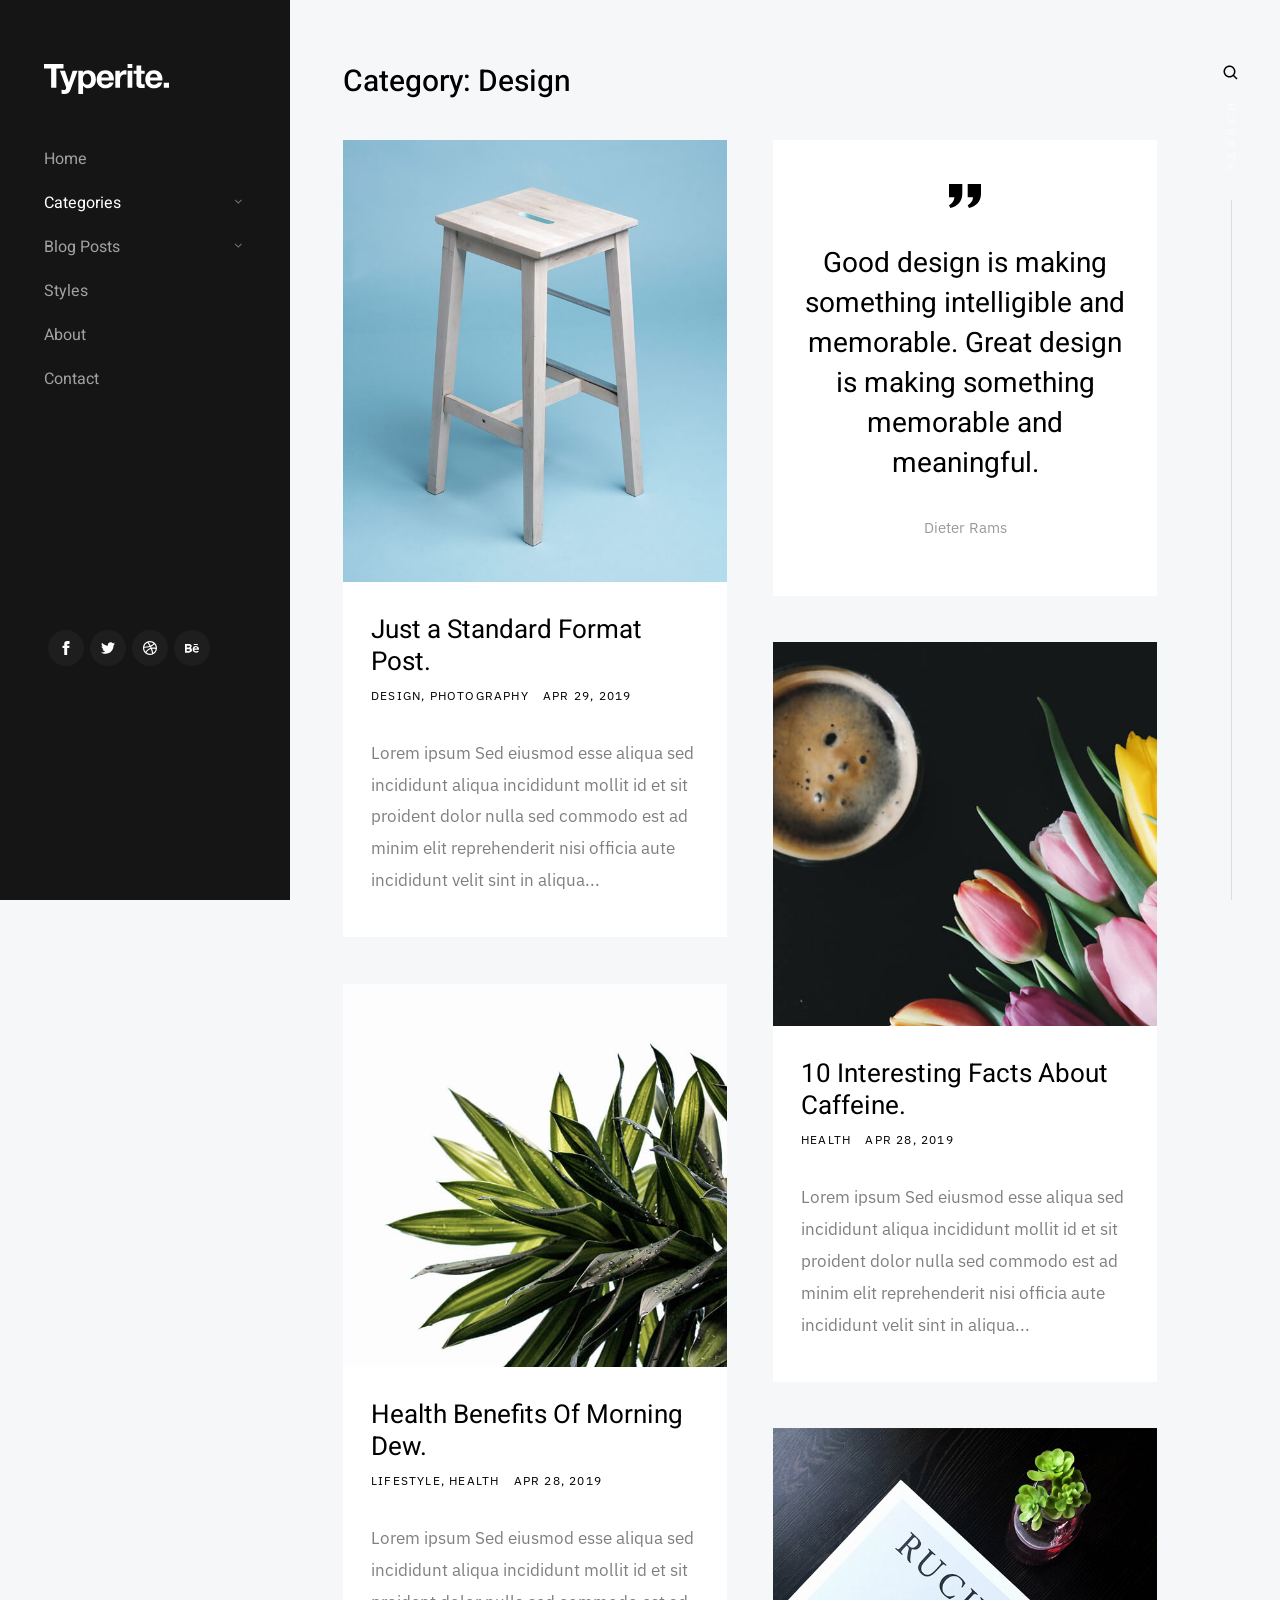
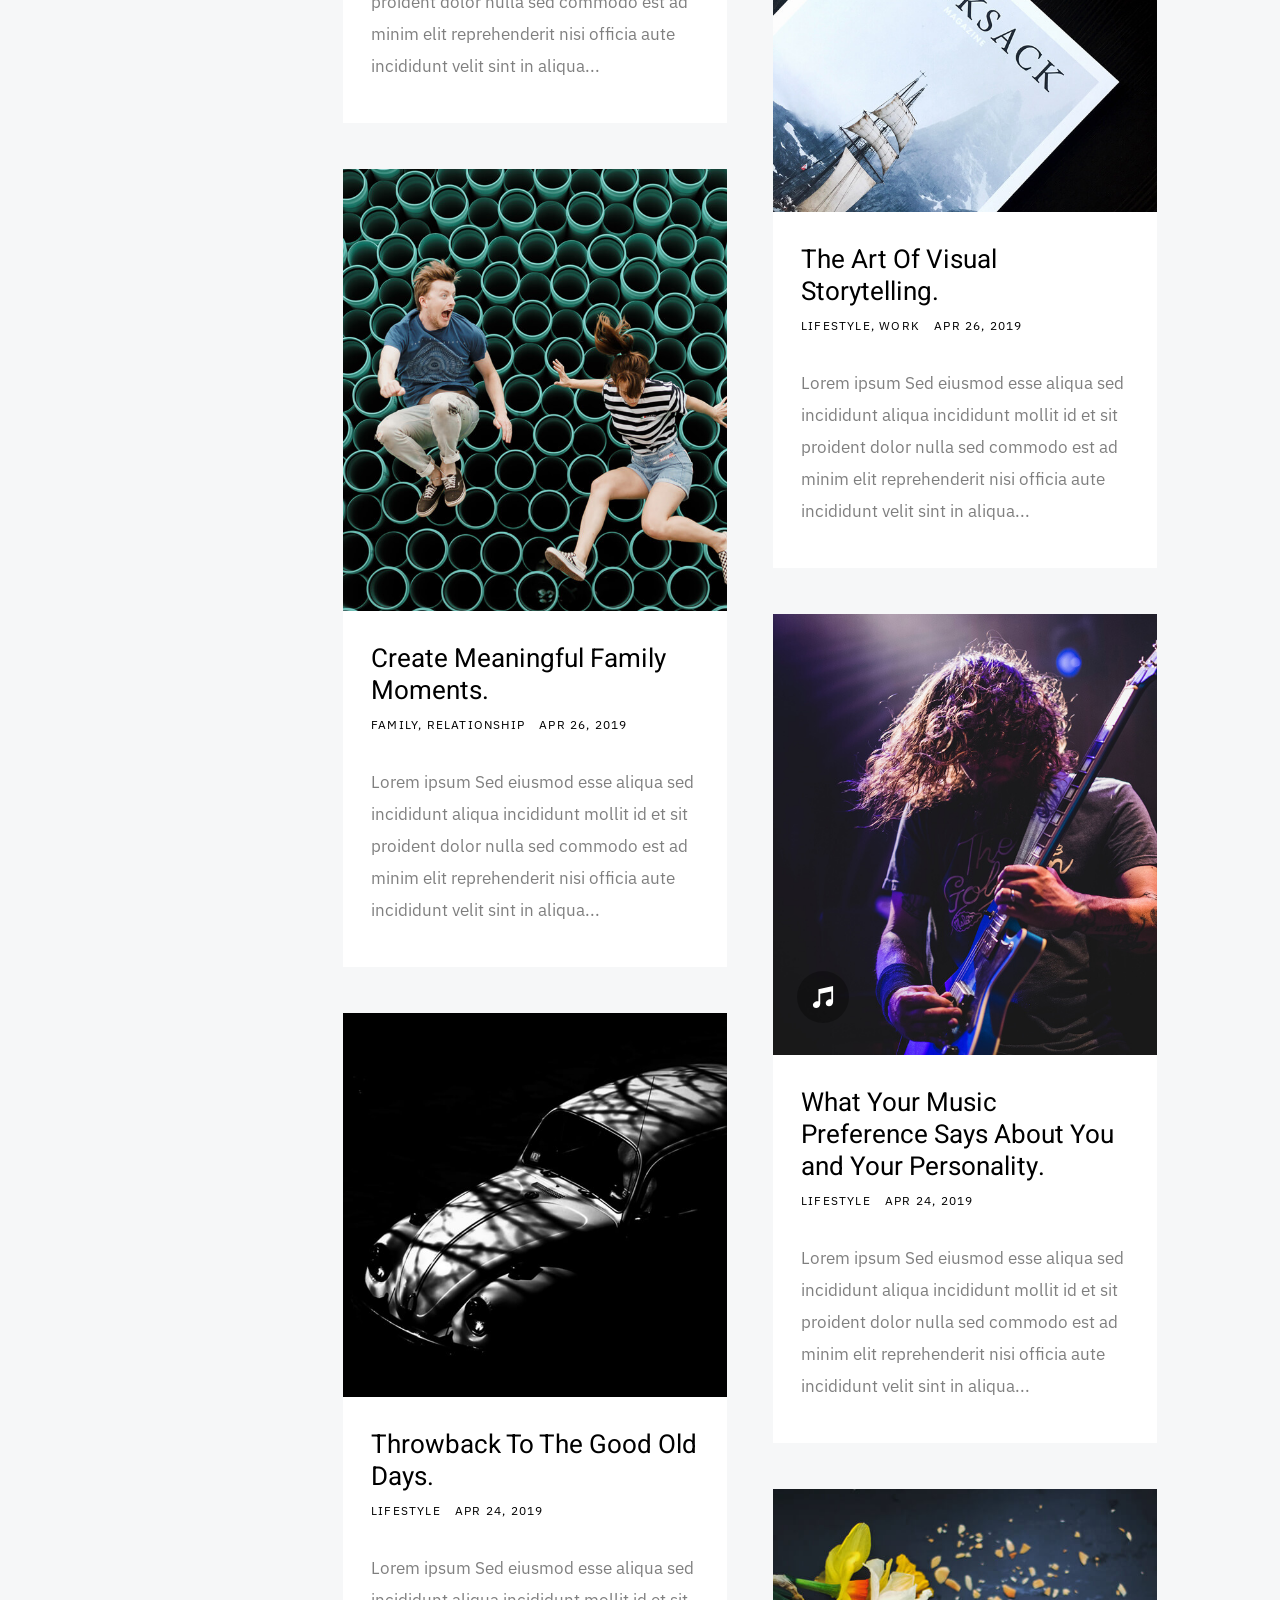
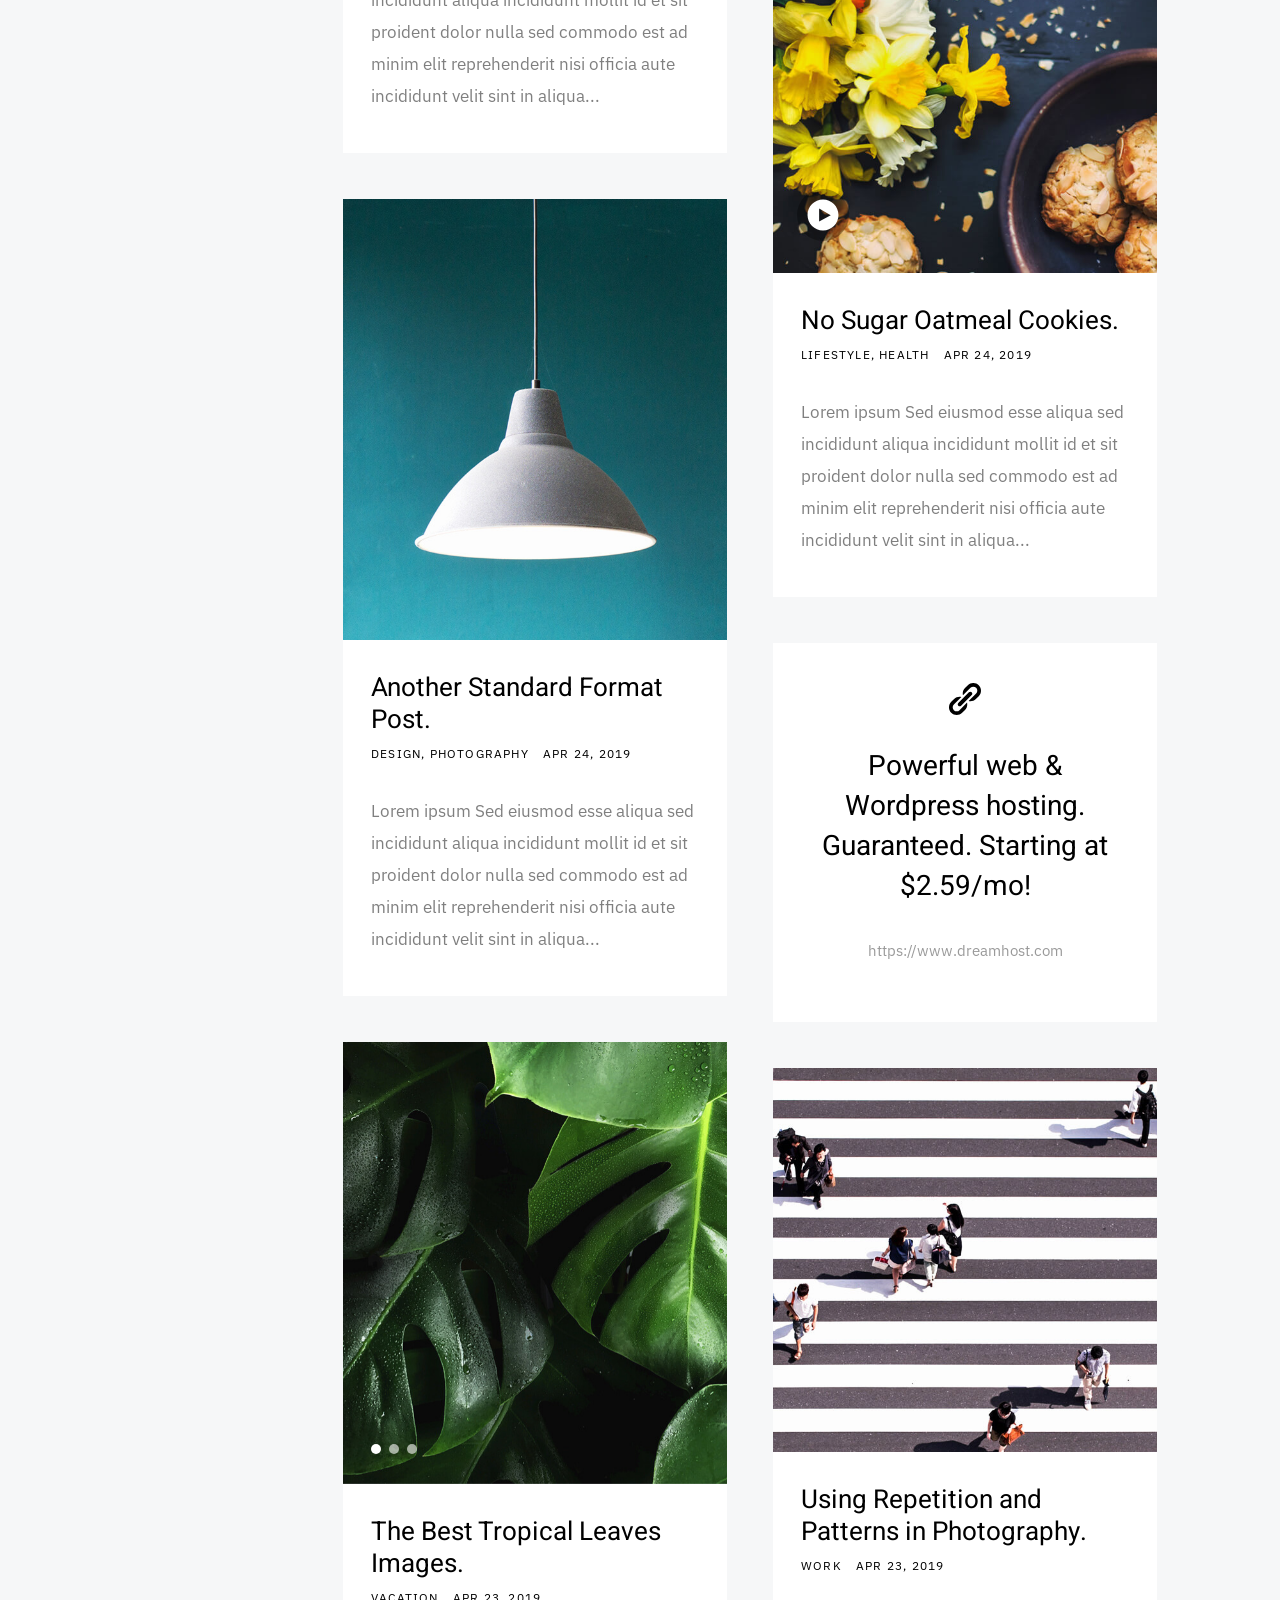
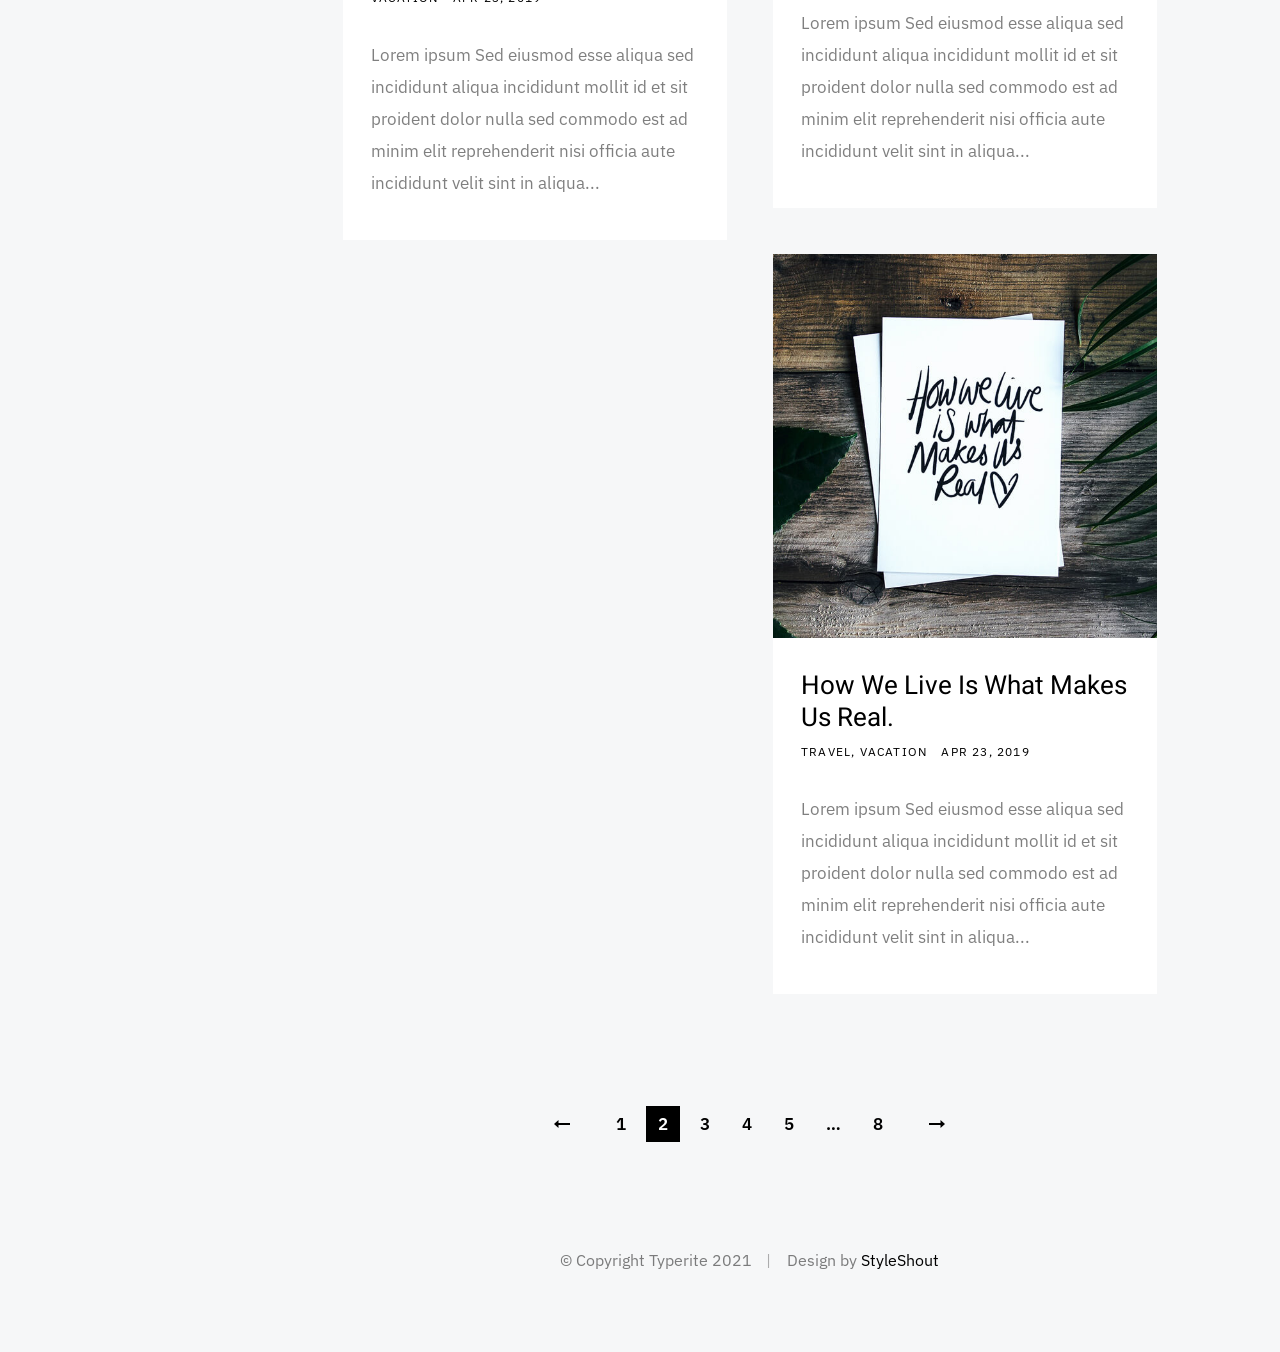
==== commit 508ed5f9: "Move search button to header menu for better visibility Key features implemented: - Moved search but" ====
--- a/index.html
+++ b/index.html
@@ -81,28 +81,28 @@
 							</a>
 						</li>
 					</ul>
+					<div class="s-search">
+						<a href="#0" class="search-trigger">
+							<svg xmlns="http://www.w3.org/2000/svg" width="24" height="24" viewBox="0 0 24 24" style="fill:rgba(0, 0, 0, 1);transform:;-ms-filter:"><path d="M10,18c1.846,0,3.543-0.635,4.897-1.688l4.396,4.396l1.414-1.414l-4.396-4.396C17.365,13.543,18,11.846,18,10 c0-4.411-3.589-8-8-8s-8,3.589-8,8S5.589,18,10,18z M10,4c3.309,0,6,2.691,6,6s-2.691,6-6,6s-6-2.691-6-6S6.691,4,10,4z"></path></svg>
+							<span>Search</span>
+						</a>
+					</div>
 				</nav>
 				<a href="#0" class="header__menu-toggle">
 					<span>Menu</span>
 				</a>
 			</header>
-			<div class="s-search">
-				<div class="search-block">
-					<form role="search" method="get" class="search-form" action="#">
-						<label>
-							<span class="hide-content">Search for:</span>
-							<input type="search" class="search-field" placeholder="Type Keywords" value="" name="s" title="Search for:" autocomplete="off">
-						</label>
-						<input type="submit" class="search-submit" value="Search">
-					</form>
-					<a href="#0" title="Close Search" class="search-close">Close</a>
-				</div>
-				<a href="#0" class="search-trigger">
-					<svg xmlns="http://www.w3.org/2000/svg" width="24" height="24" viewBox="0 0 24 24" style="fill:rgba(0, 0, 0, 1);transform:;-ms-filter:"><path d="M10,18c1.846,0,3.543-0.635,4.897-1.688l4.396,4.396l1.414-1.414l-4.396-4.396C17.365,13.543,18,11.846,18,10 c0-4.411-3.589-8-8-8s-8,3.589-8,8S5.589,18,10,18z M10,4c3.309,0,6,2.691,6,6s-2.691,6-6,6s-6-2.691-6-6S6.691,4,10,4z"></path></svg>
-					<span>Search</span>
-				</a>
-				<span class="search-line"></span>
+			<div class="search-block">
+				<form role="search" method="get" class="search-form" action="#">
+					<label>
+						<span class="hide-content">Search for:</span>
+						<input type="search" class="search-field" placeholder="Type Keywords" value="" name="s" title="Search for:" autocomplete="off">
+					</label>
+					<input type="submit" class="search-submit" value="Search">
+				</form>
+				<a href="#0" title="Close Search" class="search-close">Close</a>
 			</div>
+			<span class="search-line"></span>
 			<div class="s-content">
 				<header class="listing-header">
 					<h1 class="h2">Category: Design</h1>
--- a/css/main.css
+++ b/css/main.css
@@ -1695,7 +1695,7 @@
 .masonry .grid-sizer,
 .masonry__brick {
     float : left;
-    width : 25%;
+    width : 33.33%;
 }
 
 .masonry__brick {
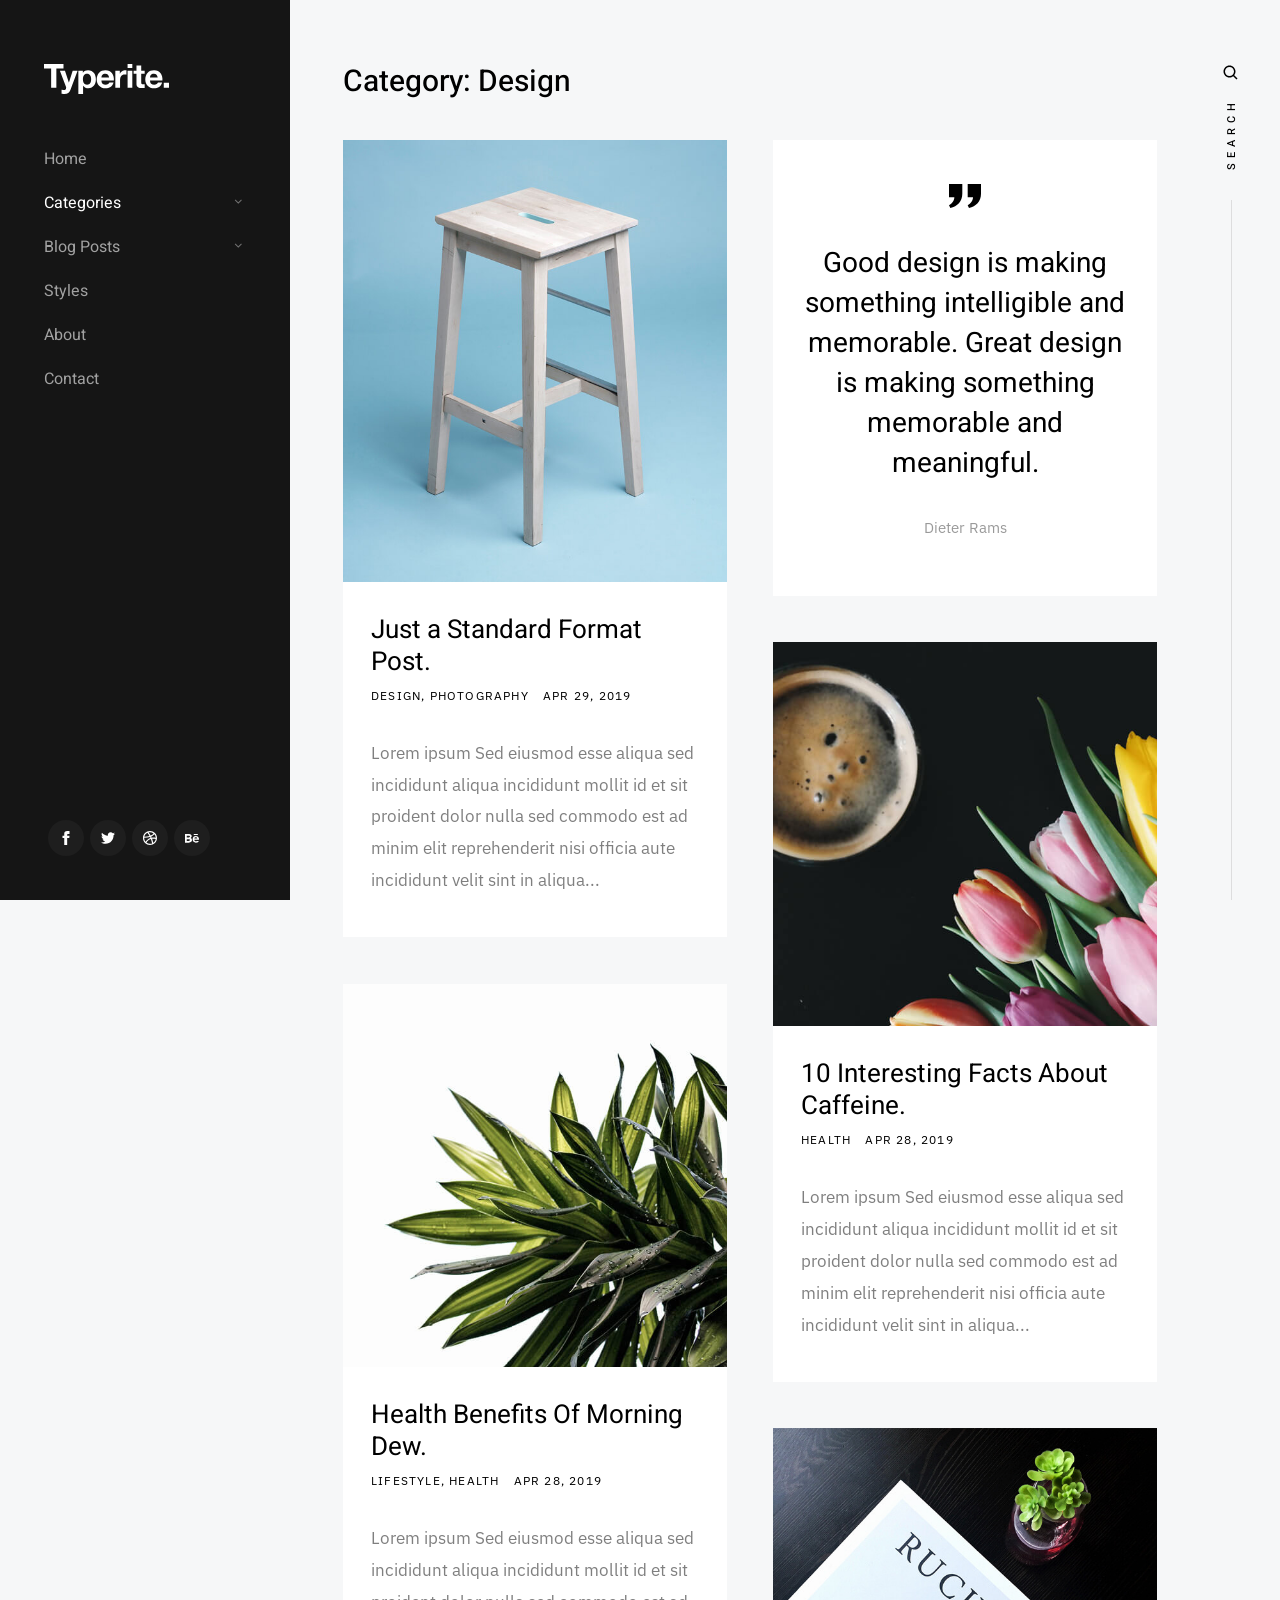
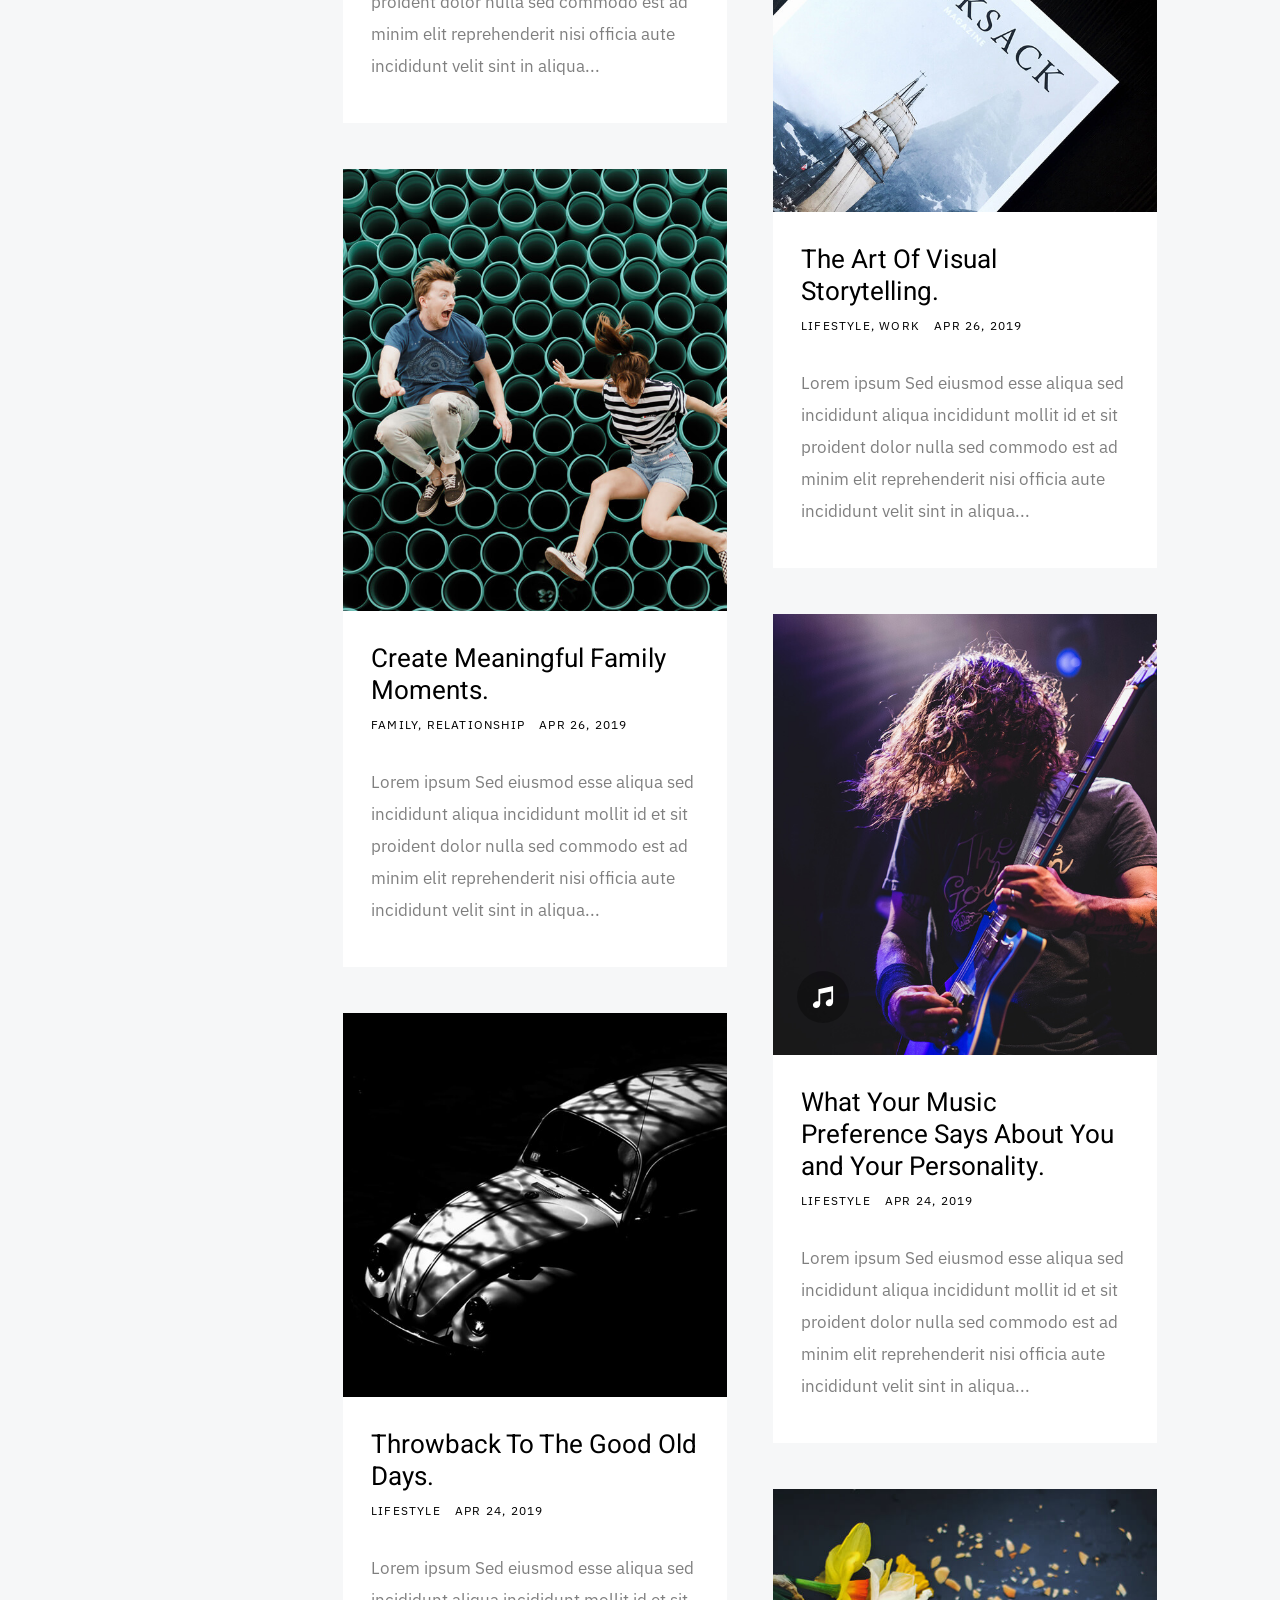
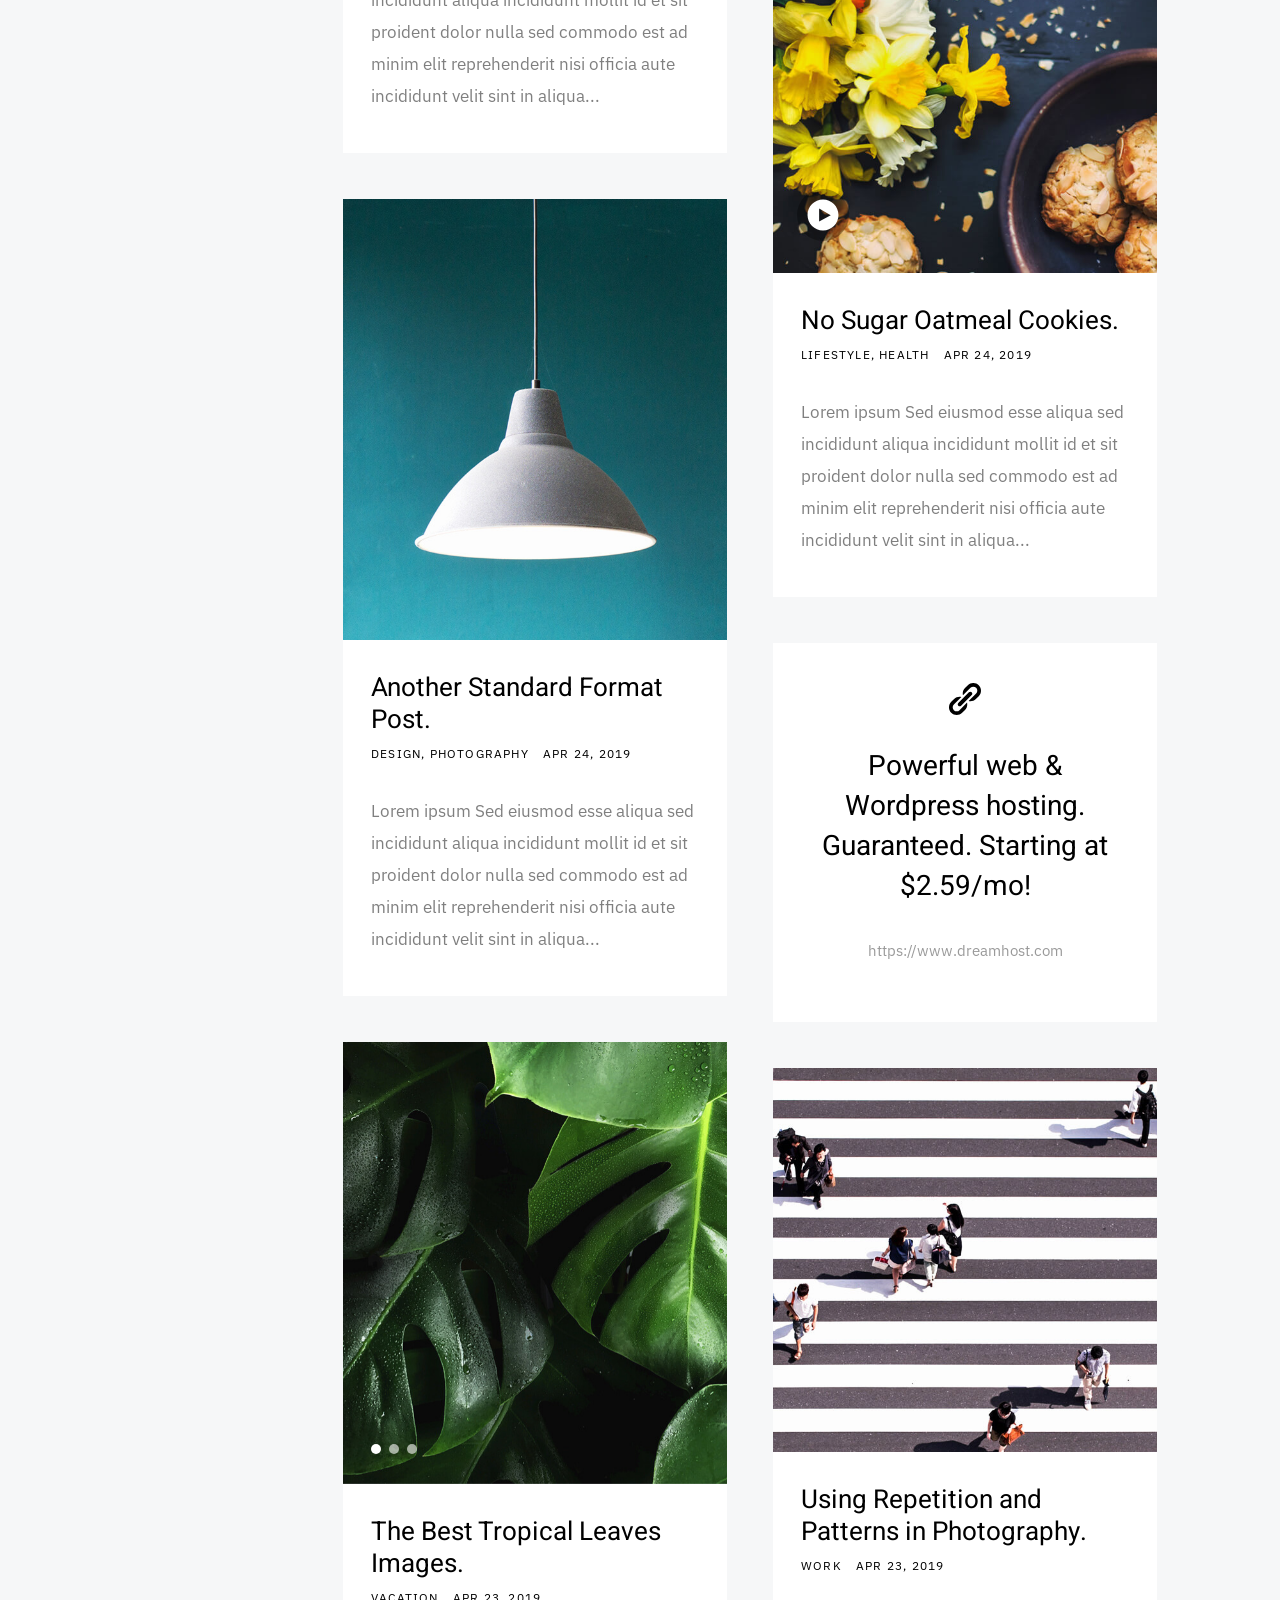
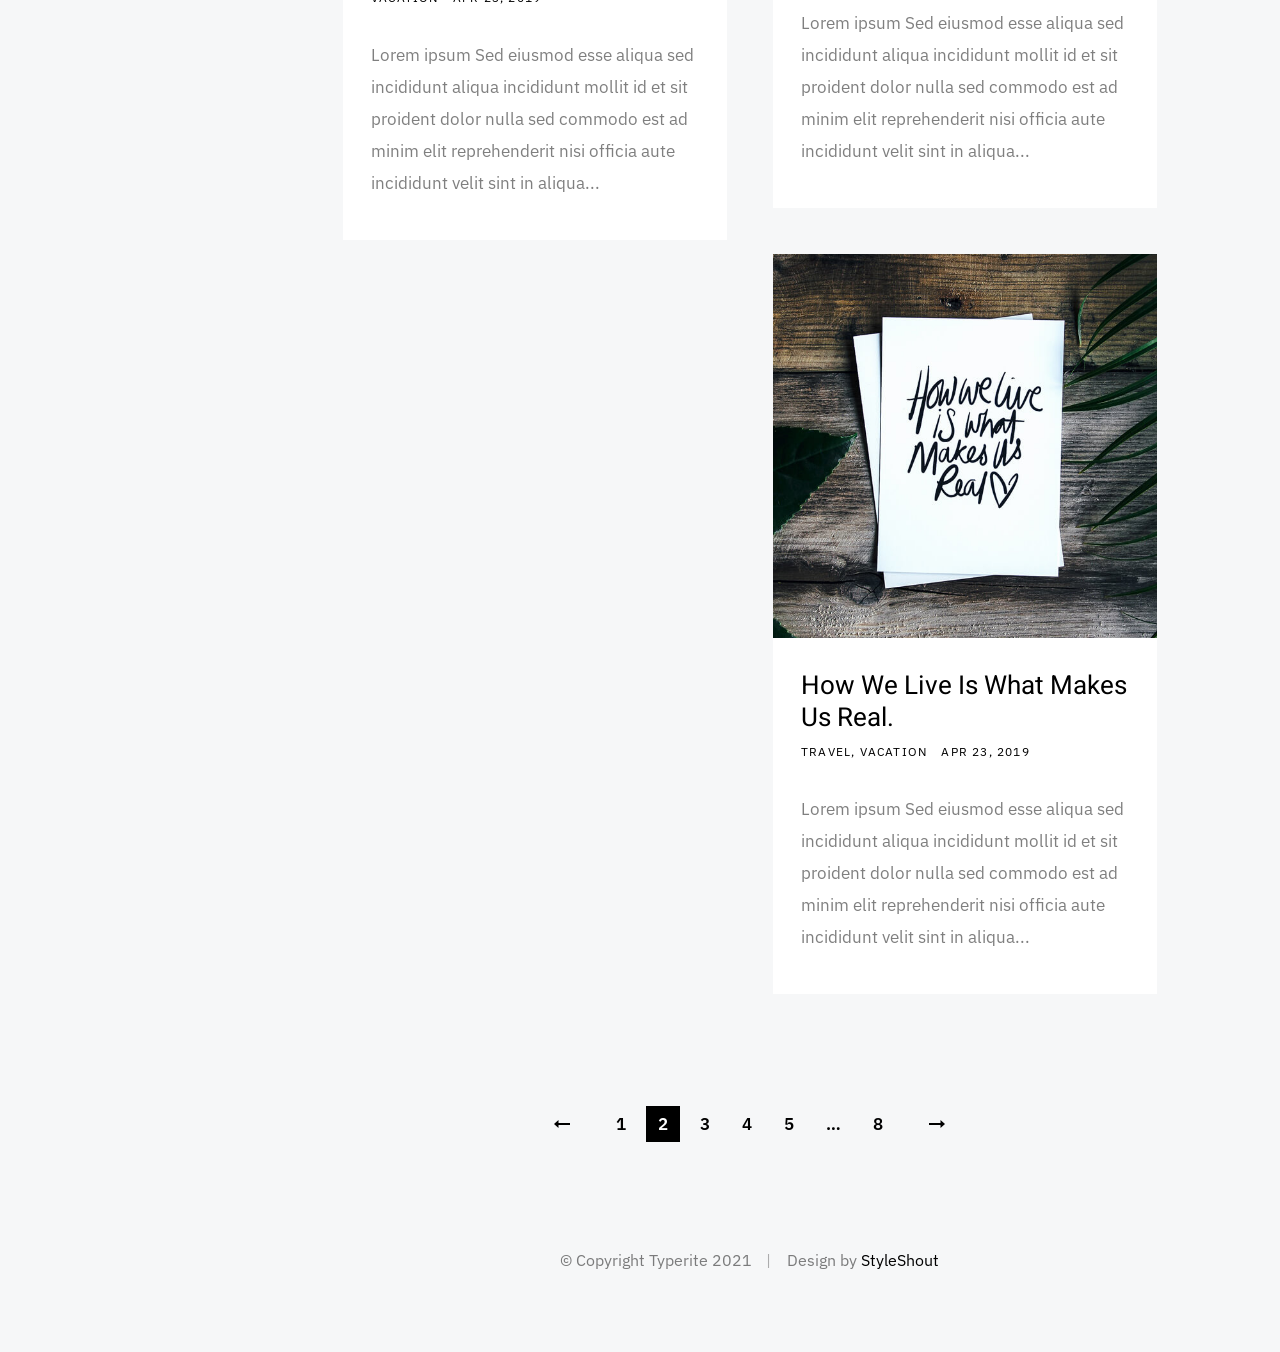
==== commit 2c10ffe5: "Update div elements to semantic section tags for improved HTML structure - Replace all instances of " ====
--- a/index.html
+++ b/index.html
@@ -81,29 +81,29 @@
 							</a>
 						</li>
 					</ul>
-					<div class="s-search">
-						<a href="#0" class="search-trigger">
-							<svg xmlns="http://www.w3.org/2000/svg" width="24" height="24" viewBox="0 0 24 24" style="fill:rgba(0, 0, 0, 1);transform:;-ms-filter:"><path d="M10,18c1.846,0,3.543-0.635,4.897-1.688l4.396,4.396l1.414-1.414l-4.396-4.396C17.365,13.543,18,11.846,18,10 c0-4.411-3.589-8-8-8s-8,3.589-8,8S5.589,18,10,18z M10,4c3.309,0,6,2.691,6,6s-2.691,6-6,6s-6-2.691-6-6S6.691,4,10,4z"></path></svg>
-							<span>Search</span>
-						</a>
-					</div>
 				</nav>
 				<a href="#0" class="header__menu-toggle">
 					<span>Menu</span>
 				</a>
 			</header>
-			<div class="search-block">
-				<form role="search" method="get" class="search-form" action="#">
-					<label>
-						<span class="hide-content">Search for:</span>
-						<input type="search" class="search-field" placeholder="Type Keywords" value="" name="s" title="Search for:" autocomplete="off">
-					</label>
-					<input type="submit" class="search-submit" value="Search">
-				</form>
-				<a href="#0" title="Close Search" class="search-close">Close</a>
+			<div class="s-search">
+				<div class="search-block">
+					<form role="search" method="get" class="search-form" action="#">
+						<label>
+							<span class="hide-content">Search for:</span>
+							<input type="search" class="search-field" placeholder="Type Keywords" value="" name="s" title="Search for:" autocomplete="off">
+						</label>
+						<input type="submit" class="search-submit" value="Search">
+					</form>
+					<a href="#0" title="Close Search" class="search-close">Close</a>
+				</div>
+				<a href="#0" class="search-trigger">
+					<svg xmlns="http://www.w3.org/2000/svg" width="24" height="24" viewBox="0 0 24 24" style="fill:rgba(0, 0, 0, 1);transform:;-ms-filter:"><path d="M10,18c1.846,0,3.543-0.635,4.897-1.688l4.396,4.396l1.414-1.414l-4.396-4.396C17.365,13.543,18,11.846,18,10 c0-4.411-3.589-8-8-8s-8,3.589-8,8S5.589,18,10,18z M10,4c3.309,0,6,2.691,6,6s-2.691,6-6,6s-6-2.691-6-6S6.691,4,10,4z"></path></svg>
+					<span>Search</span>
+				</a>
+				<span class="search-line"></span>
 			</div>
-			<span class="search-line"></span>
-			<div class="s-content">
+			<section class="s-content">
 				<header class="listing-header">
 					<h1 class="h2">Category: Design</h1>
 				</header>
@@ -476,7 +476,7 @@
 						</nav>
 					</div>
 				</div>
-			</div>
+			</section>
 			<footer class="s-footer">
 				<div class="row">
 					<div class="column large-full footer__content">
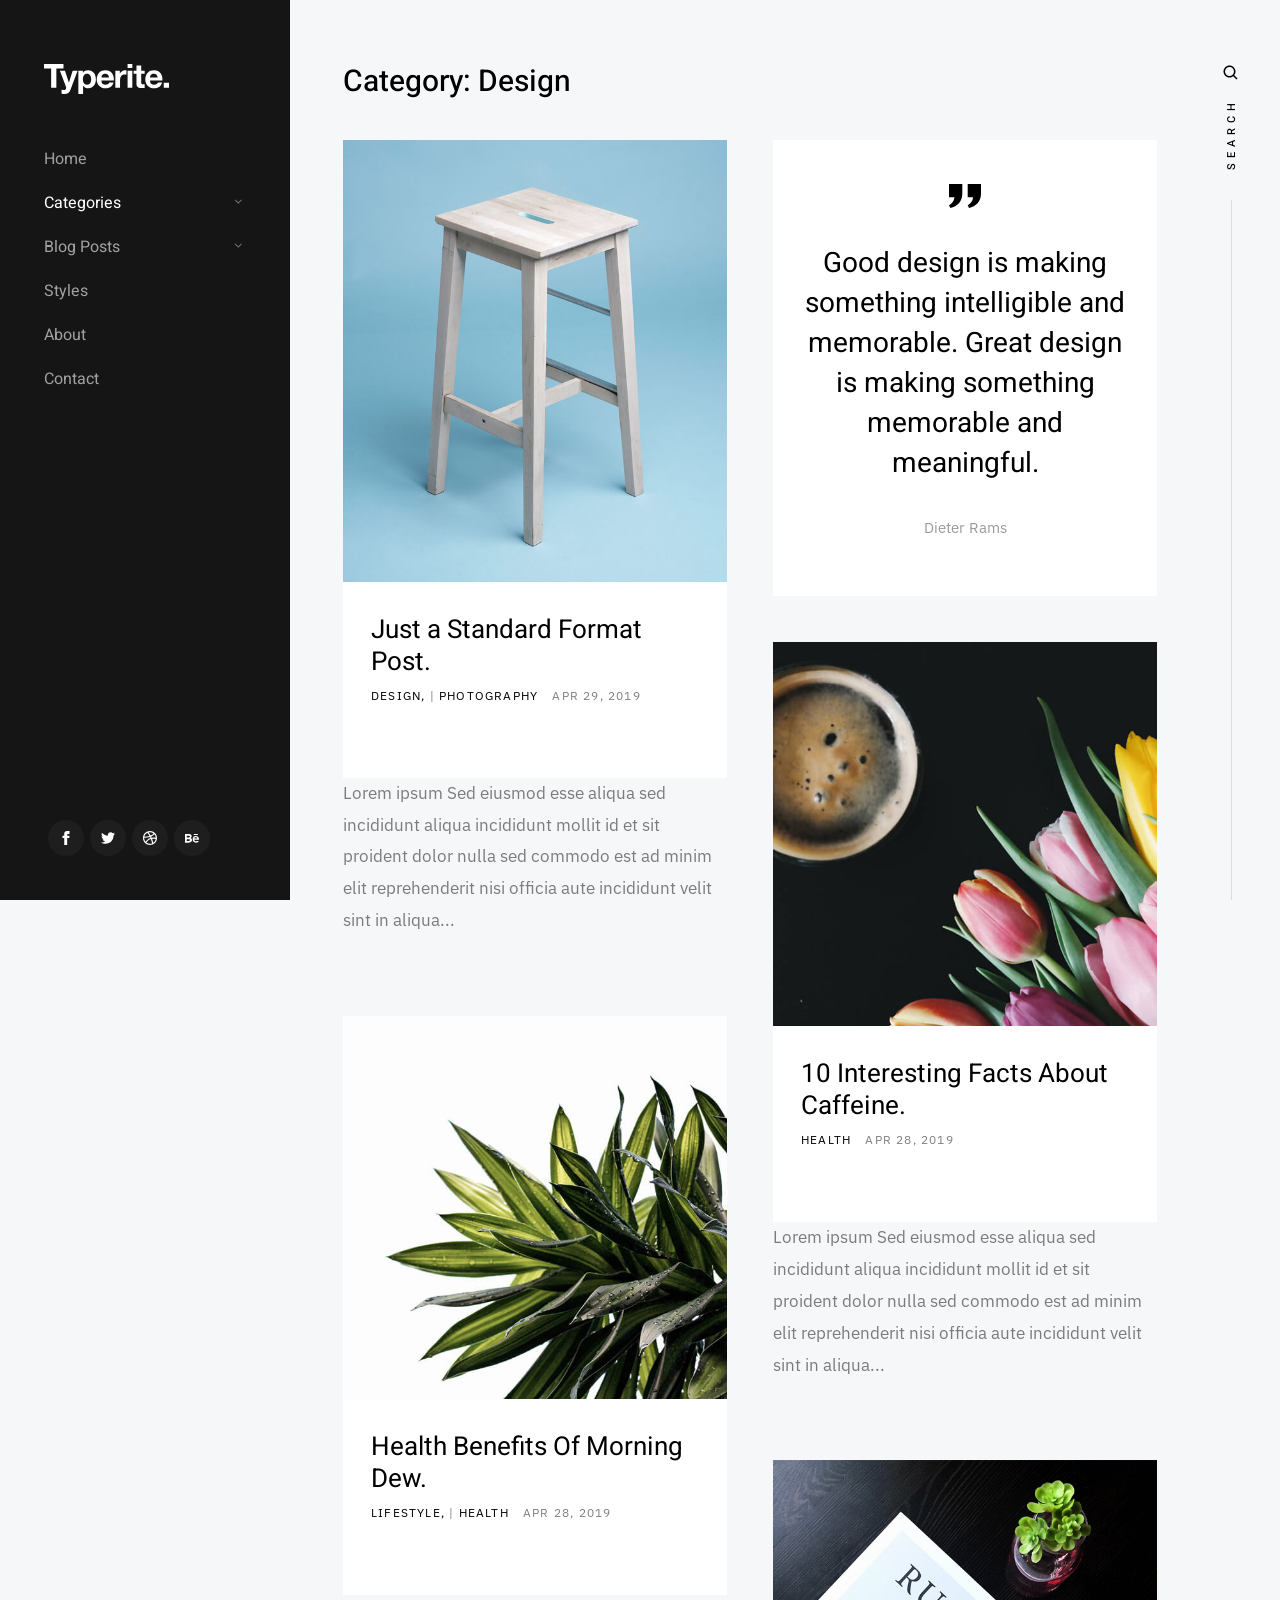
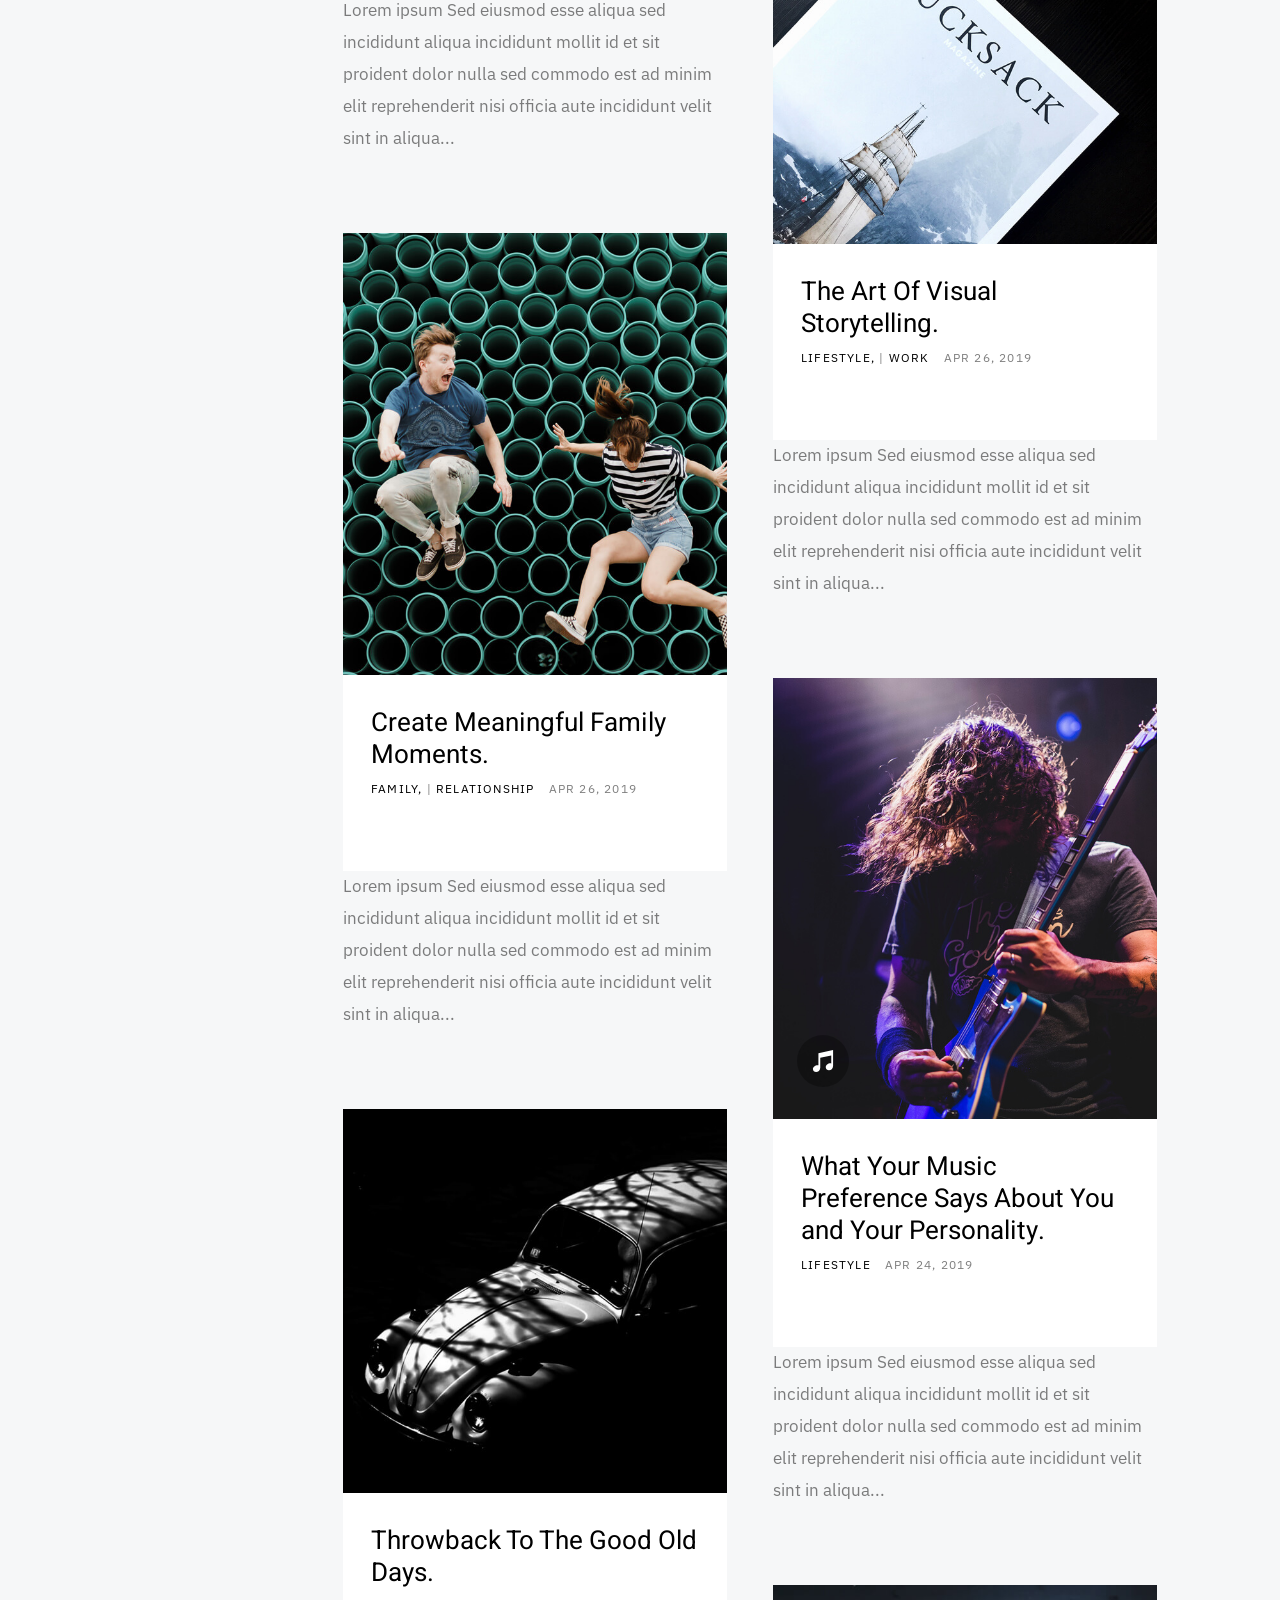
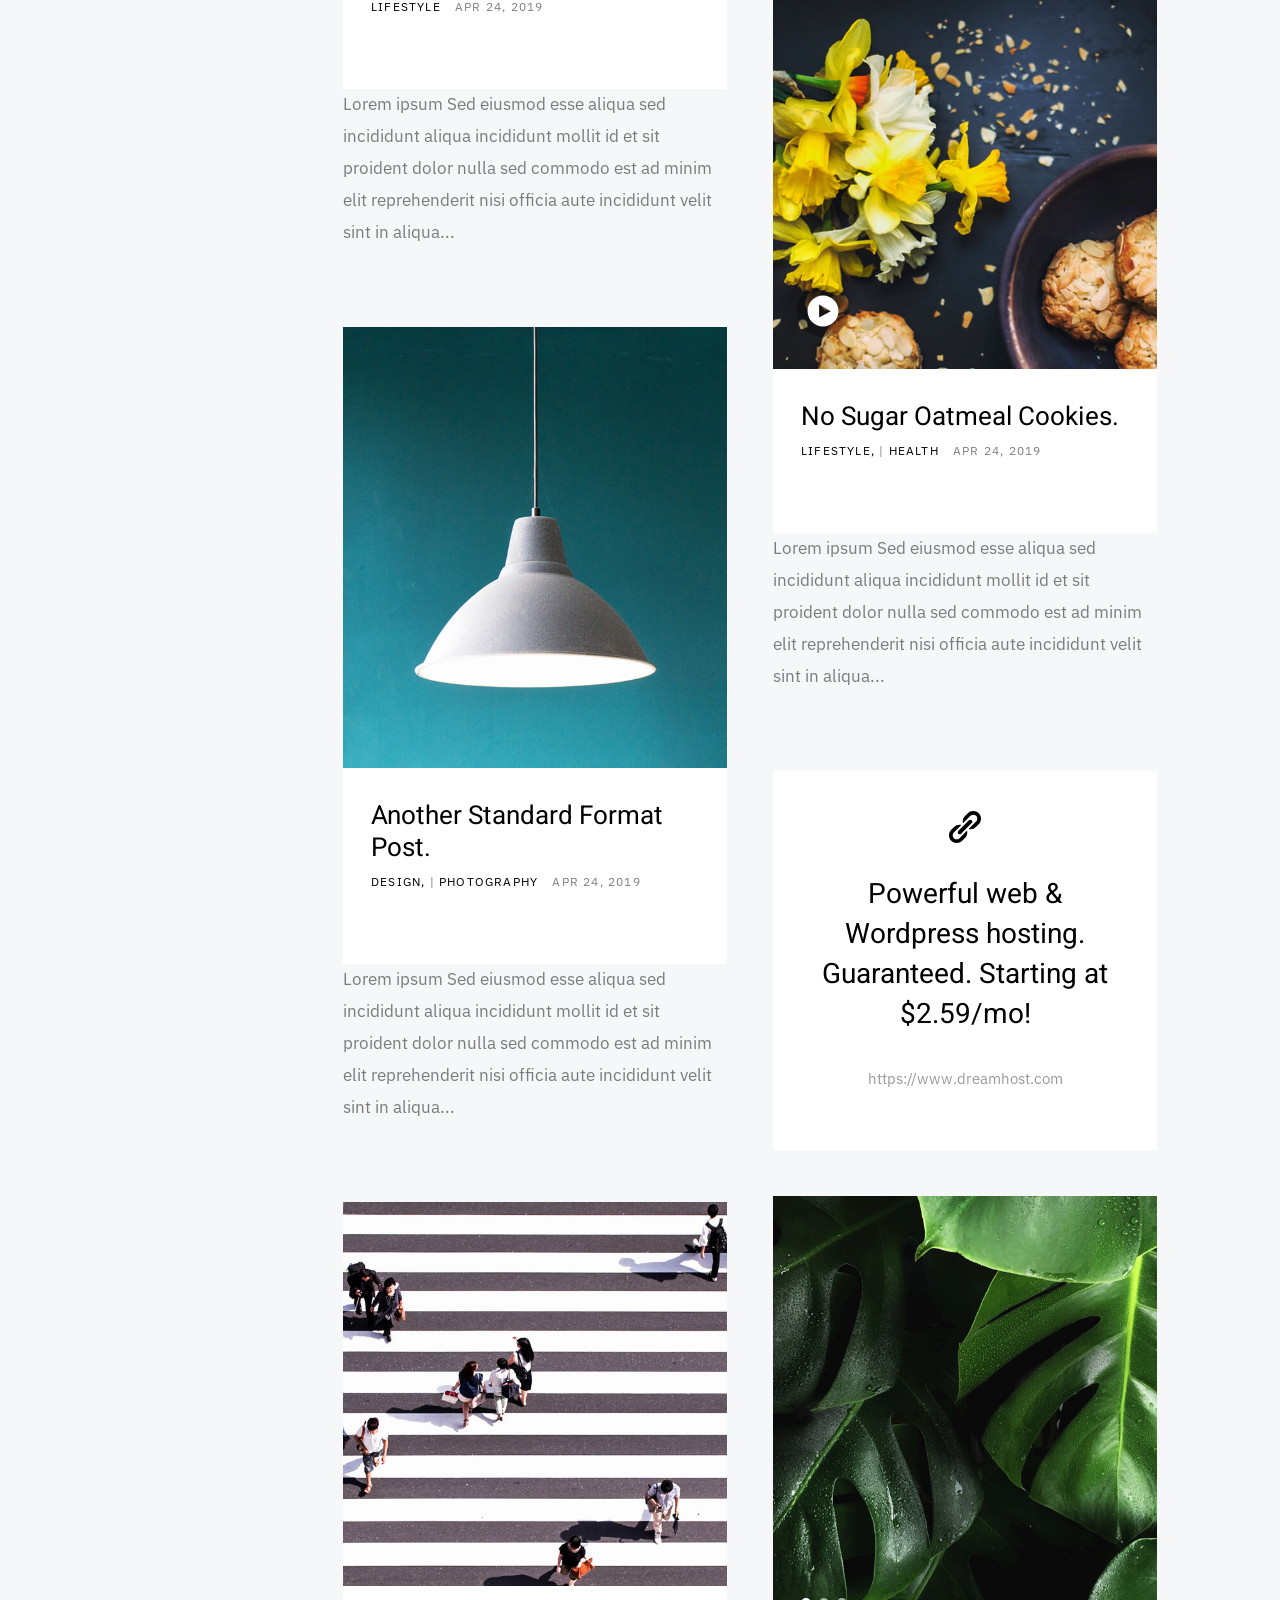
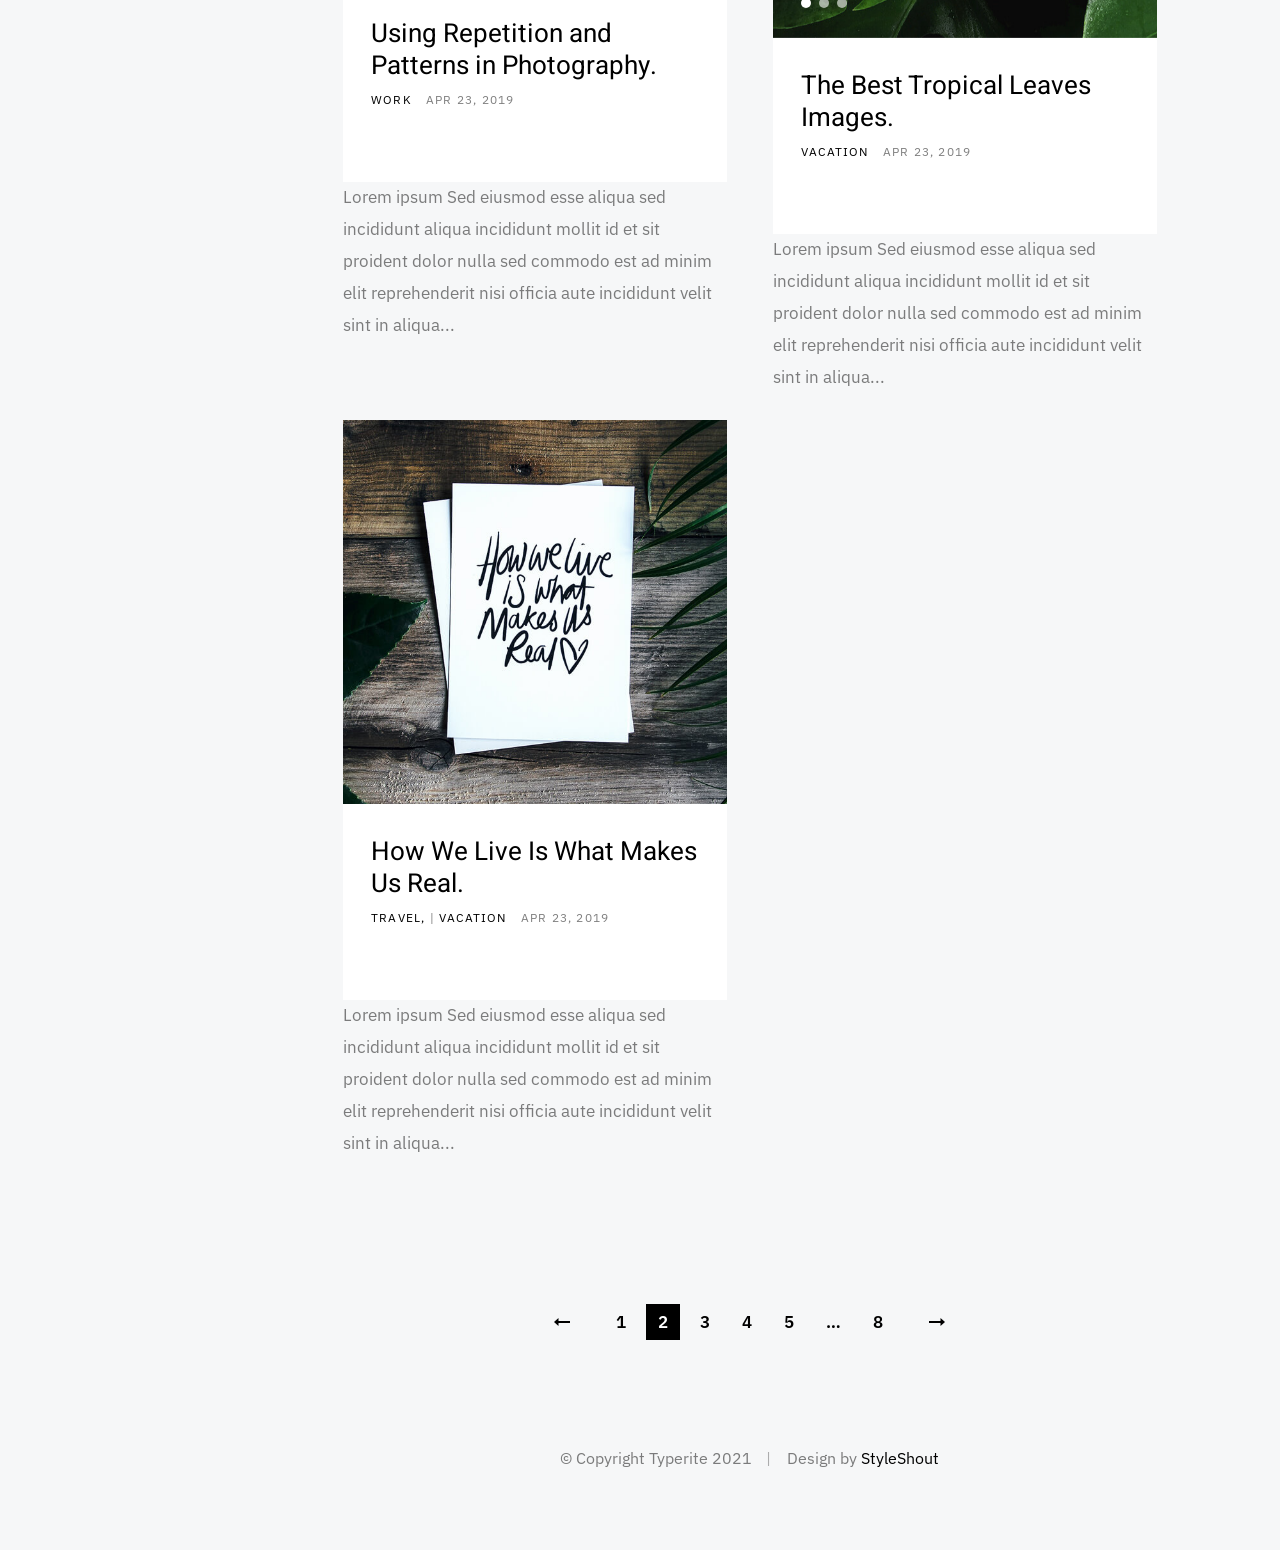
==== commit 6e3d547a: "Update HTML structure and metadata formatting Key features implemented: - Move entry__excerpt outsid" ====
--- a/index.html
+++ b/index.html
@@ -117,26 +117,23 @@
 									srcset="images/thumbs/masonry/woodcraft-600.jpg 1x, images/thumbs/masonry/woodcraft-1200.jpg 2x" alt="">
 								</a>
 							</div>
-							<div class="entry__text">
-								<div class="entry__header">
-									<h2 class="entry__title"><a href="single-standard.html">Just a Standard Format Post.</a></h2>
-									<div class="entry__meta">
-										<span class="entry__meta-cat">
-											<a href="category.html">Design</a>
-											<a href="category.html">Photography</a>
-										</span>
-										<span class="entry__meta-date">
-											<a href="single-standard.html">Apr 29, 2019</a>
-										</span>
-									</div>
-								</div>
-								<div class="entry__excerpt">
-									<p>
-										Lorem ipsum Sed eiusmod esse aliqua sed incididunt aliqua incididunt mollit id et sit proident dolor nulla sed commodo est ad minim elit reprehenderit nisi officia aute incididunt velit sint in aliqua...
-									</p>
-								</div>
-							</div>
-						</article>
+							<header class="entry__text">
+							<div class="entry__header">
+								<h2 class="entry__title"><a href="single-standard.html">Just a Standard Format Post.</a></h2>
+								<div class="entry__meta">
+									<span class="entry__meta-cat">
+											<a href="category.html">Design</a> | <a href="category.html">Photography</a>
+										</span>
+									<span class="entry__meta-date">Apr 29, 2019</span>
+								</div>
+							</div>
+						</header>
+						<div class="entry__excerpt">
+									<p>
+										Lorem ipsum Sed eiusmod esse aliqua sed incididunt aliqua incididunt mollit id et sit proident dolor nulla sed commodo est ad minim elit reprehenderit nisi officia aute incididunt velit sint in aliqua...
+									</p>
+								</div>
+					</article>
 						<article class="masonry__brick entry format-quote animate-this">
 							<div class="entry__thumb">
 								<blockquote>
@@ -152,25 +149,23 @@
 									srcset="images/thumbs/masonry/tulips-600.jpg 1x, images/thumbs/masonry/tulips-1200.jpg 2x" alt="">
 								</a>
 							</div>
-							<div class="entry__text">
-								<div class="entry__header">
-									<h2 class="entry__title"><a href="single-standard.html">10 Interesting Facts About Caffeine.</a></h2>
-									<div class="entry__meta">
-										<span class="entry__meta-cat">
+							<header class="entry__text">
+							<div class="entry__header">
+								<h2 class="entry__title"><a href="single-standard.html">10 Interesting Facts About Caffeine.</a></h2>
+								<div class="entry__meta">
+									<span class="entry__meta-cat">
 											<a href="category.html">Health</a>
 										</span>
-										<span class="entry__meta-date">
-											<a href="single-standard.html">Apr 28, 2019</a>
-										</span>
-									</div>
-								</div>
-								<div class="entry__excerpt">
-									<p>
-										Lorem ipsum Sed eiusmod esse aliqua sed incididunt aliqua incididunt mollit id et sit proident dolor nulla sed commodo est ad minim elit reprehenderit nisi officia aute incididunt velit sint in aliqua...
-									</p>
-								</div>
-							</div>
-						</article>
+									<span class="entry__meta-date">Apr 28, 2019</span>
+								</div>
+							</div>
+						</header>
+						<div class="entry__excerpt">
+									<p>
+										Lorem ipsum Sed eiusmod esse aliqua sed incididunt aliqua incididunt mollit id et sit proident dolor nulla sed commodo est ad minim elit reprehenderit nisi officia aute incididunt velit sint in aliqua...
+									</p>
+								</div>
+					</article>
 						<article class="masonry__brick entry format-standard animate-this">
 							<div class="entry__thumb">
 								<a href="single-standard.html" class="entry__thumb-link">
@@ -178,26 +173,23 @@
 									srcset="images/thumbs/masonry/dew-600.jpg 1x, images/thumbs/masonry/dew-1200.jpg 2x" alt="">
 								</a>
 							</div>
-							<div class="entry__text">
-								<div class="entry__header">
-									<h2 class="entry__title"><a href="single-standard.html">Health Benefits Of Morning Dew.</a></h2>
-									<div class="entry__meta">
-										<span class="entry__meta-cat">
-											<a href="category.html">Lifestyle</a>
-											<a href="category.html">Health</a>
-										</span>
-										<span class="entry__meta-date">
-											<a href="single-standard.html">Apr 28, 2019</a>
-										</span>
-									</div>
-								</div>
-								<div class="entry__excerpt">
-									<p>
-										Lorem ipsum Sed eiusmod esse aliqua sed incididunt aliqua incididunt mollit id et sit proident dolor nulla sed commodo est ad minim elit reprehenderit nisi officia aute incididunt velit sint in aliqua...
-									</p>
-								</div>
-							</div>
-						</article>
+							<header class="entry__text">
+							<div class="entry__header">
+								<h2 class="entry__title"><a href="single-standard.html">Health Benefits Of Morning Dew.</a></h2>
+								<div class="entry__meta">
+									<span class="entry__meta-cat">
+											<a href="category.html">Lifestyle</a> | <a href="category.html">Health</a>
+										</span>
+									<span class="entry__meta-date">Apr 28, 2019</span>
+								</div>
+							</div>
+						</header>
+						<div class="entry__excerpt">
+									<p>
+										Lorem ipsum Sed eiusmod esse aliqua sed incididunt aliqua incididunt mollit id et sit proident dolor nulla sed commodo est ad minim elit reprehenderit nisi officia aute incididunt velit sint in aliqua...
+									</p>
+								</div>
+					</article>
 						<article class="masonry__brick entry format-standard animate-this">
 							<div class="entry__thumb">
 								<a href="single-standard.html" class="entry__thumb-link">
@@ -205,26 +197,23 @@
 									srcset="images/thumbs/masonry/rucksack-600.jpg 1x, images/thumbs/masonry/rucksack-1200.jpg 2x" alt="">
 								</a>
 							</div>
-							<div class="entry__text">
-								<div class="entry__header">
-									<h2 class="entry__title"><a href="single-standard.html">The Art Of Visual Storytelling.</a></h2>
-									<div class="entry__meta">
-										<span class="entry__meta-cat">
-											<a href="category.html">Lifestyle</a>
-											<a href="category.html">Work</a>
-										</span>
-										<span class="entry__meta-date">
-											<a href="single-standard.html">Apr 26, 2019</a>
-										</span>
-									</div>
-								</div>
-								<div class="entry__excerpt">
-									<p>
-										Lorem ipsum Sed eiusmod esse aliqua sed incididunt aliqua incididunt mollit id et sit proident dolor nulla sed commodo est ad minim elit reprehenderit nisi officia aute incididunt velit sint in aliqua...
-									</p>
-								</div>
-							</div>
-						</article>
+							<header class="entry__text">
+							<div class="entry__header">
+								<h2 class="entry__title"><a href="single-standard.html">The Art Of Visual Storytelling.</a></h2>
+								<div class="entry__meta">
+									<span class="entry__meta-cat">
+											<a href="category.html">Lifestyle</a> | <a href="category.html">Work</a>
+										</span>
+									<span class="entry__meta-date">Apr 26, 2019</span>
+								</div>
+							</div>
+						</header>
+						<div class="entry__excerpt">
+									<p>
+										Lorem ipsum Sed eiusmod esse aliqua sed incididunt aliqua incididunt mollit id et sit proident dolor nulla sed commodo est ad minim elit reprehenderit nisi officia aute incididunt velit sint in aliqua...
+									</p>
+								</div>
+					</article>
 						<article class="masonry__brick entry format-standard animate-this">
 							<div class="entry__thumb">
 								<a href="single-standard.html" class="entry__thumb-link">
@@ -232,26 +221,23 @@
 									srcset="images/thumbs/masonry/jump-600.jpg 1x, images/thumbs/masonry/jump-1200.jpg 2x" alt="">
 								</a>
 							</div>
-							<div class="entry__text">
-								<div class="entry__header">
-									<h2 class="entry__title"><a href="single-standard.html">Create Meaningful Family Moments.</a></h2>
-									<div class="entry__meta">
-										<span class="entry__meta-cat">
-											<a href="category.html">Family</a>
-											<a href="category.html">Relationship</a>
-										</span>
-										<span class="entry__meta-date">
-											<a href="single-standard.html">Apr 26, 2019</a>
-										</span>
-									</div>
-								</div>
-								<div class="entry__excerpt">
-									<p>
-										Lorem ipsum Sed eiusmod esse aliqua sed incididunt aliqua incididunt mollit id et sit proident dolor nulla sed commodo est ad minim elit reprehenderit nisi officia aute incididunt velit sint in aliqua...
-									</p>
-								</div>
-							</div>
-						</article>
+							<header class="entry__text">
+							<div class="entry__header">
+								<h2 class="entry__title"><a href="single-standard.html">Create Meaningful Family Moments.</a></h2>
+								<div class="entry__meta">
+									<span class="entry__meta-cat">
+											<a href="category.html">Family</a> | <a href="category.html">Relationship</a>
+										</span>
+									<span class="entry__meta-date">Apr 26, 2019</span>
+								</div>
+							</div>
+						</header>
+						<div class="entry__excerpt">
+									<p>
+										Lorem ipsum Sed eiusmod esse aliqua sed incididunt aliqua incididunt mollit id et sit proident dolor nulla sed commodo est ad minim elit reprehenderit nisi officia aute incididunt velit sint in aliqua...
+									</p>
+								</div>
+					</article>
 						<article class="masonry__brick entry format-audio animate-this">
 							<div class="entry__thumb">
 								<a href="single-audio.html" class="entry__thumb-link">
@@ -259,25 +245,23 @@
 									srcset="images/thumbs/masonry/guitarist-600.jpg 1x, images/thumbs/masonry/guitarist-1200.jpg 2x" alt="">
 								</a>
 							</div>
-							<div class="entry__text">
-								<div class="entry__header">
-									<h2 class="entry__title"><a href="single-audio.html">What Your Music Preference Says About You and Your Personality.</a></h2>
-									<div class="entry__meta">
-										<span class="entry__meta-cat">
+							<header class="entry__text">
+							<div class="entry__header">
+								<h2 class="entry__title"><a href="single-audio.html">What Your Music Preference Says About You and Your Personality.</a></h2>
+								<div class="entry__meta">
+									<span class="entry__meta-cat">
 											<a href="category.html">Lifestyle</a>
 										</span>
-										<span class="entry__meta-date">
-											<a href="single-standard.html">Apr 24, 2019</a>
-										</span>
-									</div>
-								</div>
-								<div class="entry__excerpt">
-									<p>
-										Lorem ipsum Sed eiusmod esse aliqua sed incididunt aliqua incididunt mollit id et sit proident dolor nulla sed commodo est ad minim elit reprehenderit nisi officia aute incididunt velit sint in aliqua...
-									</p>
-								</div>
-							</div>
-						</article>
+									<span class="entry__meta-date">Apr 24, 2019</span>
+								</div>
+							</div>
+						</header>
+						<div class="entry__excerpt">
+									<p>
+										Lorem ipsum Sed eiusmod esse aliqua sed incididunt aliqua incididunt mollit id et sit proident dolor nulla sed commodo est ad minim elit reprehenderit nisi officia aute incididunt velit sint in aliqua...
+									</p>
+								</div>
+					</article>
 						<article class="masonry__brick entry format-standard animate-this">
 							<div class="entry__thumb">
 								<a href="single-standard.html" class="entry__thumb-link">
@@ -285,25 +269,23 @@
 									srcset="images/thumbs/masonry/beetle-600.jpg 1x, images/thumbs/masonry/beetle-1200.jpg 2x" alt="">
 								</a>
 							</div>
-							<div class="entry__text">
-								<div class="entry__header">
-									<h2 class="entry__title"><a href="single-standard.html">Throwback To The Good Old Days.</a></h2>
-									<div class="entry__meta">
-										<span class="entry__meta-cat">
+							<header class="entry__text">
+							<div class="entry__header">
+								<h2 class="entry__title"><a href="single-standard.html">Throwback To The Good Old Days.</a></h2>
+								<div class="entry__meta">
+									<span class="entry__meta-cat">
 											<a href="category.html">Lifestyle</a>
 										</span>
-										<span class="entry__meta-date">
-											<a href="single-standard.html">Apr 24, 2019</a>
-										</span>
-									</div>
-								</div>
-								<div class="entry__excerpt">
-									<p>
-										Lorem ipsum Sed eiusmod esse aliqua sed incididunt aliqua incididunt mollit id et sit proident dolor nulla sed commodo est ad minim elit reprehenderit nisi officia aute incididunt velit sint in aliqua...
-									</p>
-								</div>
-							</div>
-						</article>
+									<span class="entry__meta-date">Apr 24, 2019</span>
+								</div>
+							</div>
+						</header>
+						<div class="entry__excerpt">
+									<p>
+										Lorem ipsum Sed eiusmod esse aliqua sed incididunt aliqua incididunt mollit id et sit proident dolor nulla sed commodo est ad minim elit reprehenderit nisi officia aute incididunt velit sint in aliqua...
+									</p>
+								</div>
+					</article>
 						<article class="masonry__brick entry format-video animate-this">
 							<div class="entry__thumb video-image">
 								<a href="https://player.vimeo.com/video/117310401?color=339989&title=0&byline=0&portrait=0" data-lity class="entry__thumb-link">
@@ -311,26 +293,23 @@
 									srcset="images/thumbs/masonry/cookies-600.jpg 1x, images/thumbs/masonry/cookies-1200.jpg 2x" alt="">
 								</a>
 							</div>
-							<div class="entry__text">
-								<div class="entry__header">
-									<h2 class="entry__title"><a href="single-video.html">No Sugar Oatmeal Cookies.</a></h2>
-									<div class="entry__meta">
-										<span class="entry__meta-cat">
-											<a href="category.html">Lifestyle</a>
-											<a href="category.html">Health</a>
-										</span>
-										<span class="entry__meta-date">
-											<a href="single-standard.html">Apr 24, 2019</a>
-										</span>
-									</div>
-								</div>
-								<div class="entry__excerpt">
-									<p>
-										Lorem ipsum Sed eiusmod esse aliqua sed incididunt aliqua incididunt mollit id et sit proident dolor nulla sed commodo est ad minim elit reprehenderit nisi officia aute incididunt velit sint in aliqua...
-									</p>
-								</div>
-							</div>
-						</article>
+							<header class="entry__text">
+							<div class="entry__header">
+								<h2 class="entry__title"><a href="single-video.html">No Sugar Oatmeal Cookies.</a></h2>
+								<div class="entry__meta">
+									<span class="entry__meta-cat">
+											<a href="category.html">Lifestyle</a> | <a href="category.html">Health</a>
+										</span>
+									<span class="entry__meta-date">Apr 24, 2019</span>
+								</div>
+							</div>
+						</header>
+						<div class="entry__excerpt">
+									<p>
+										Lorem ipsum Sed eiusmod esse aliqua sed incididunt aliqua incididunt mollit id et sit proident dolor nulla sed commodo est ad minim elit reprehenderit nisi officia aute incididunt velit sint in aliqua...
+									</p>
+								</div>
+					</article>
 						<article class="masonry__brick entry format-standard animate-this">
 							<div class="entry__thumb">
 								<a href="single-standard.html" class="entry__thumb-link">
@@ -338,26 +317,23 @@
 									srcset="images/thumbs/masonry/lamp-600.jpg 1x, images/thumbs/masonry/lamp-1200.jpg 2x" alt="">
 								</a>
 							</div>
-							<div class="entry__text">
-								<div class="entry__header">
-									<h2 class="entry__title"><a href="single-standard.html">Another Standard Format Post.</a></h2>
-									<div class="entry__meta">
-										<span class="entry__meta-cat">
-											<a href="category.html">Design</a>
-											<a href="category.html">Photography</a>
-										</span>
-										<span class="entry__meta-date">
-											<a href="single-standard.html">Apr 24, 2019</a>
-										</span>
-									</div>
-								</div>
-								<div class="entry__excerpt">
-									<p>
-										Lorem ipsum Sed eiusmod esse aliqua sed incididunt aliqua incididunt mollit id et sit proident dolor nulla sed commodo est ad minim elit reprehenderit nisi officia aute incididunt velit sint in aliqua...
-									</p>
-								</div>
-							</div>
-						</article>
+							<header class="entry__text">
+							<div class="entry__header">
+								<h2 class="entry__title"><a href="single-standard.html">Another Standard Format Post.</a></h2>
+								<div class="entry__meta">
+									<span class="entry__meta-cat">
+											<a href="category.html">Design</a> | <a href="category.html">Photography</a>
+										</span>
+									<span class="entry__meta-date">Apr 24, 2019</span>
+								</div>
+							</div>
+						</header>
+						<div class="entry__excerpt">
+									<p>
+										Lorem ipsum Sed eiusmod esse aliqua sed incididunt aliqua incididunt mollit id et sit proident dolor nulla sed commodo est ad minim elit reprehenderit nisi officia aute incididunt velit sint in aliqua...
+									</p>
+								</div>
+					</article>
 						<article class="masonry__brick entry format-link animate-this">
 							<div class="entry__thumb">
 								<div class="link-wrap">
@@ -385,25 +361,23 @@
 									</div>
 								</div>
 							</div>
-							<div class="entry__text">
-								<div class="entry__header">
-									<h2 class="entry__title"><a href="single-gallery.html">The Best Tropical Leaves Images.</a></h2>
-									<div class="entry__meta">
-										<span class="entry__meta-cat">
+							<header class="entry__text">
+							<div class="entry__header">
+								<h2 class="entry__title"><a href="single-gallery.html">The Best Tropical Leaves Images.</a></h2>
+								<div class="entry__meta">
+									<span class="entry__meta-cat">
 											<a href="category.html">Vacation</a>
 										</span>
-										<span class="entry__meta-date">
-											<a href="single-standard.html">Apr 23, 2019</a>
-										</span>
-									</div>
-								</div>
-								<div class="entry__excerpt">
-									<p>
-										Lorem ipsum Sed eiusmod esse aliqua sed incididunt aliqua incididunt mollit id et sit proident dolor nulla sed commodo est ad minim elit reprehenderit nisi officia aute incididunt velit sint in aliqua...
-									</p>
-								</div>
-							</div>
-						</article>
+									<span class="entry__meta-date">Apr 23, 2019</span>
+								</div>
+							</div>
+						</header>
+						<div class="entry__excerpt">
+									<p>
+										Lorem ipsum Sed eiusmod esse aliqua sed incididunt aliqua incididunt mollit id et sit proident dolor nulla sed commodo est ad minim elit reprehenderit nisi officia aute incididunt velit sint in aliqua...
+									</p>
+								</div>
+					</article>
 						<article class="masonry__brick entry format-standard animate-this">
 							<div class="entry__thumb">
 								<a href="single-standard.html" class="entry__thumb-link">
@@ -411,25 +385,23 @@
 									srcset="images/thumbs/masonry/walk-600.jpg 1x, images/thumbs/masonry/walk-1200.jpg 2x" alt="">
 								</a>
 							</div>
-							<div class="entry__text">
-								<div class="entry__header">
-									<h2 class="entry__title"><a href="single-standard.html">Using Repetition and Patterns in Photography.</a></h2>
-									<div class="entry__meta">
-										<span class="entry__meta-cat">
+							<header class="entry__text">
+							<div class="entry__header">
+								<h2 class="entry__title"><a href="single-standard.html">Using Repetition and Patterns in Photography.</a></h2>
+								<div class="entry__meta">
+									<span class="entry__meta-cat">
 											<a href="category.html">Work</a>
 										</span>
-										<span class="entry__meta-date">
-											<a href="single-standard.html">Apr 23, 2019</a>
-										</span>
-									</div>
-								</div>
-								<div class="entry__excerpt">
-									<p>
-										Lorem ipsum Sed eiusmod esse aliqua sed incididunt aliqua incididunt mollit id et sit proident dolor nulla sed commodo est ad minim elit reprehenderit nisi officia aute incididunt velit sint in aliqua...
-									</p>
-								</div>
-							</div>
-						</article>
+									<span class="entry__meta-date">Apr 23, 2019</span>
+								</div>
+							</div>
+						</header>
+						<div class="entry__excerpt">
+									<p>
+										Lorem ipsum Sed eiusmod esse aliqua sed incididunt aliqua incididunt mollit id et sit proident dolor nulla sed commodo est ad minim elit reprehenderit nisi officia aute incididunt velit sint in aliqua...
+									</p>
+								</div>
+					</article>
 						<article class="masonry__brick entry format-standard animate-this">
 							<div class="entry__thumb">
 								<a href="single-standard.html" class="entry__thumb-link">
@@ -437,26 +409,23 @@
 									srcset="images/thumbs/masonry/real-600.jpg 1x, images/thumbs/masonry/real-1200.jpg 2x" alt="">
 								</a>
 							</div>
-							<div class="entry__text">
-								<div class="entry__header">
-									<h2 class="entry__title"><a href="single-standard.html">How We Live Is What Makes Us Real.</a></h2>
-									<div class="entry__meta">
-										<span class="entry__meta-cat">
-											<a href="category.html">Travel</a>
-											<a href="category.html">Vacation</a>
-										</span>
-										<span class="entry__meta-date">
-											<a href="single-standard.html">Apr 23, 2019</a>
-										</span>
-									</div>
-								</div>
-								<div class="entry__excerpt">
-									<p>
-										Lorem ipsum Sed eiusmod esse aliqua sed incididunt aliqua incididunt mollit id et sit proident dolor nulla sed commodo est ad minim elit reprehenderit nisi officia aute incididunt velit sint in aliqua...
-									</p>
-								</div>
-							</div>
-						</article>
+							<header class="entry__text">
+							<div class="entry__header">
+								<h2 class="entry__title"><a href="single-standard.html">How We Live Is What Makes Us Real.</a></h2>
+								<div class="entry__meta">
+									<span class="entry__meta-cat">
+											<a href="category.html">Travel</a> | <a href="category.html">Vacation</a>
+										</span>
+									<span class="entry__meta-date">Apr 23, 2019</span>
+								</div>
+							</div>
+						</header>
+						<div class="entry__excerpt">
+									<p>
+										Lorem ipsum Sed eiusmod esse aliqua sed incididunt aliqua incididunt mollit id et sit proident dolor nulla sed commodo est ad minim elit reprehenderit nisi officia aute incididunt velit sint in aliqua...
+									</p>
+								</div>
+					</article>
 					</div>
 				</div>
 				<div class="row">
